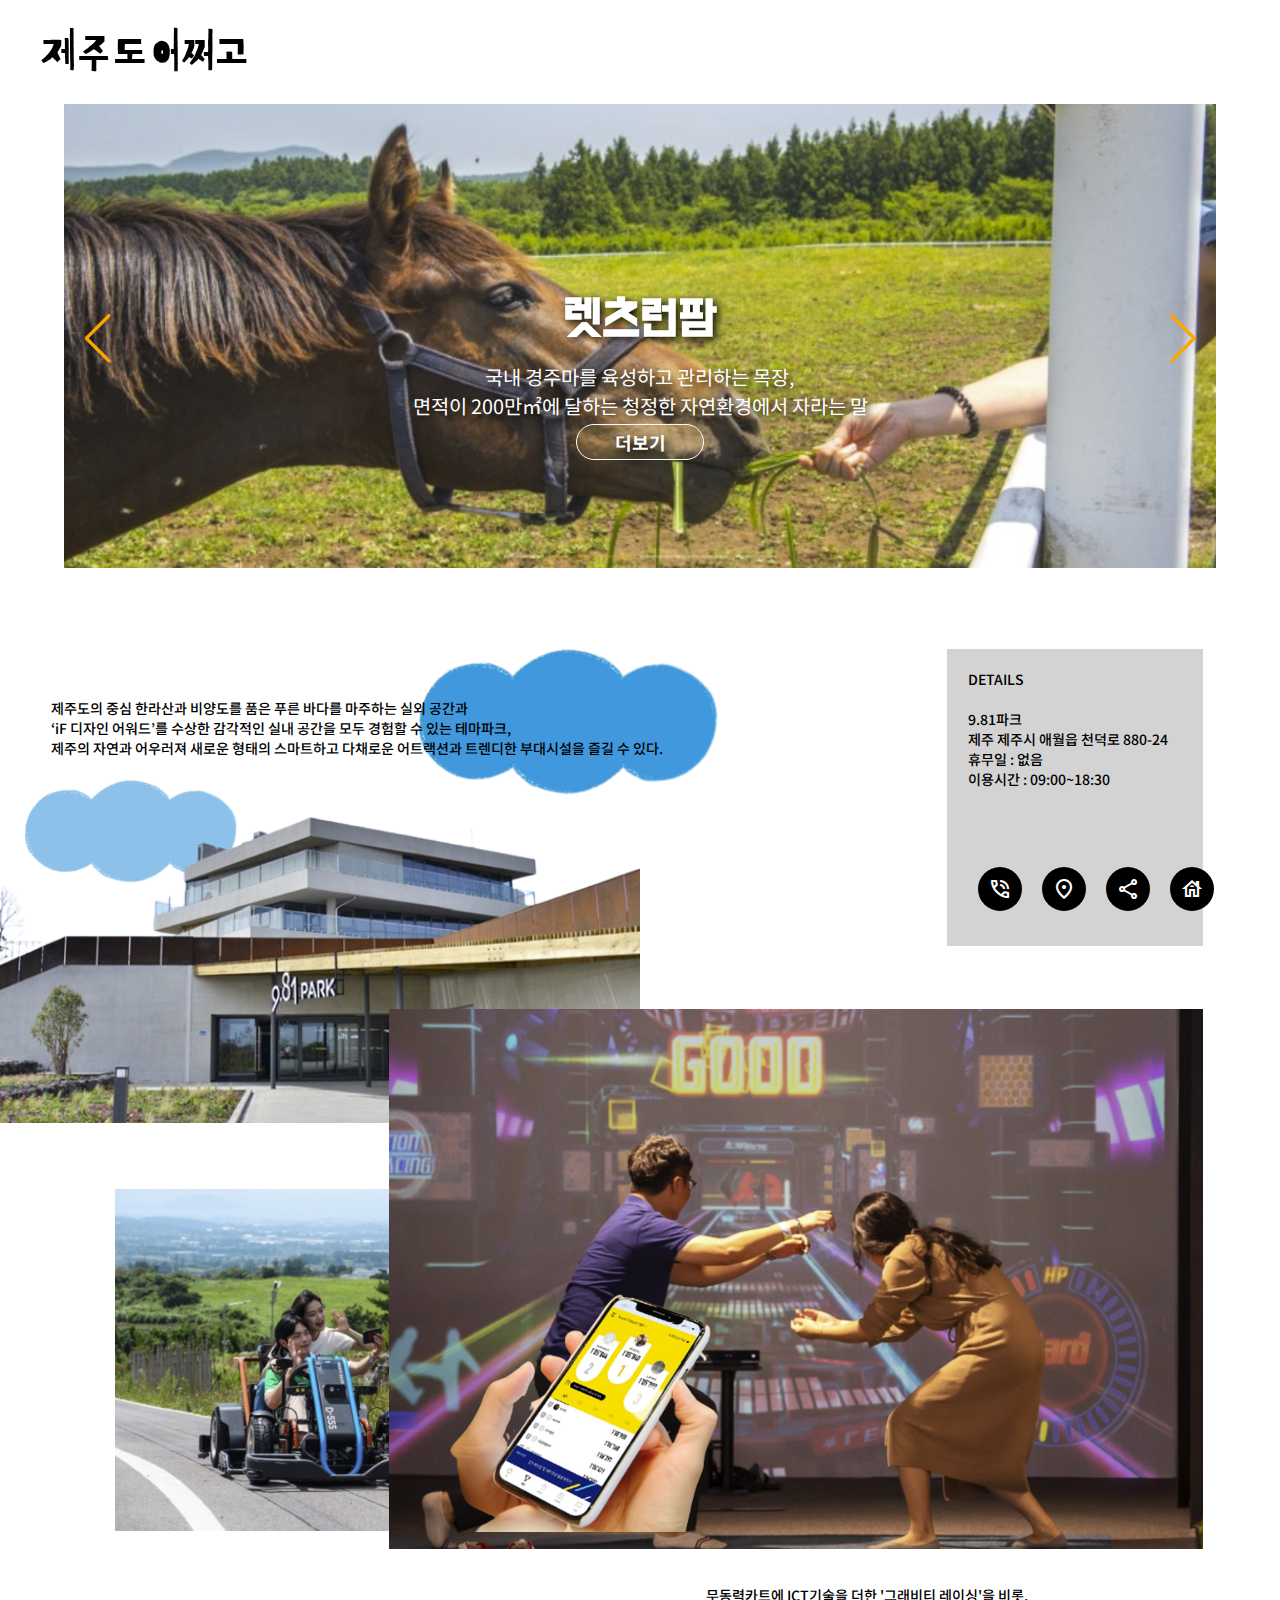
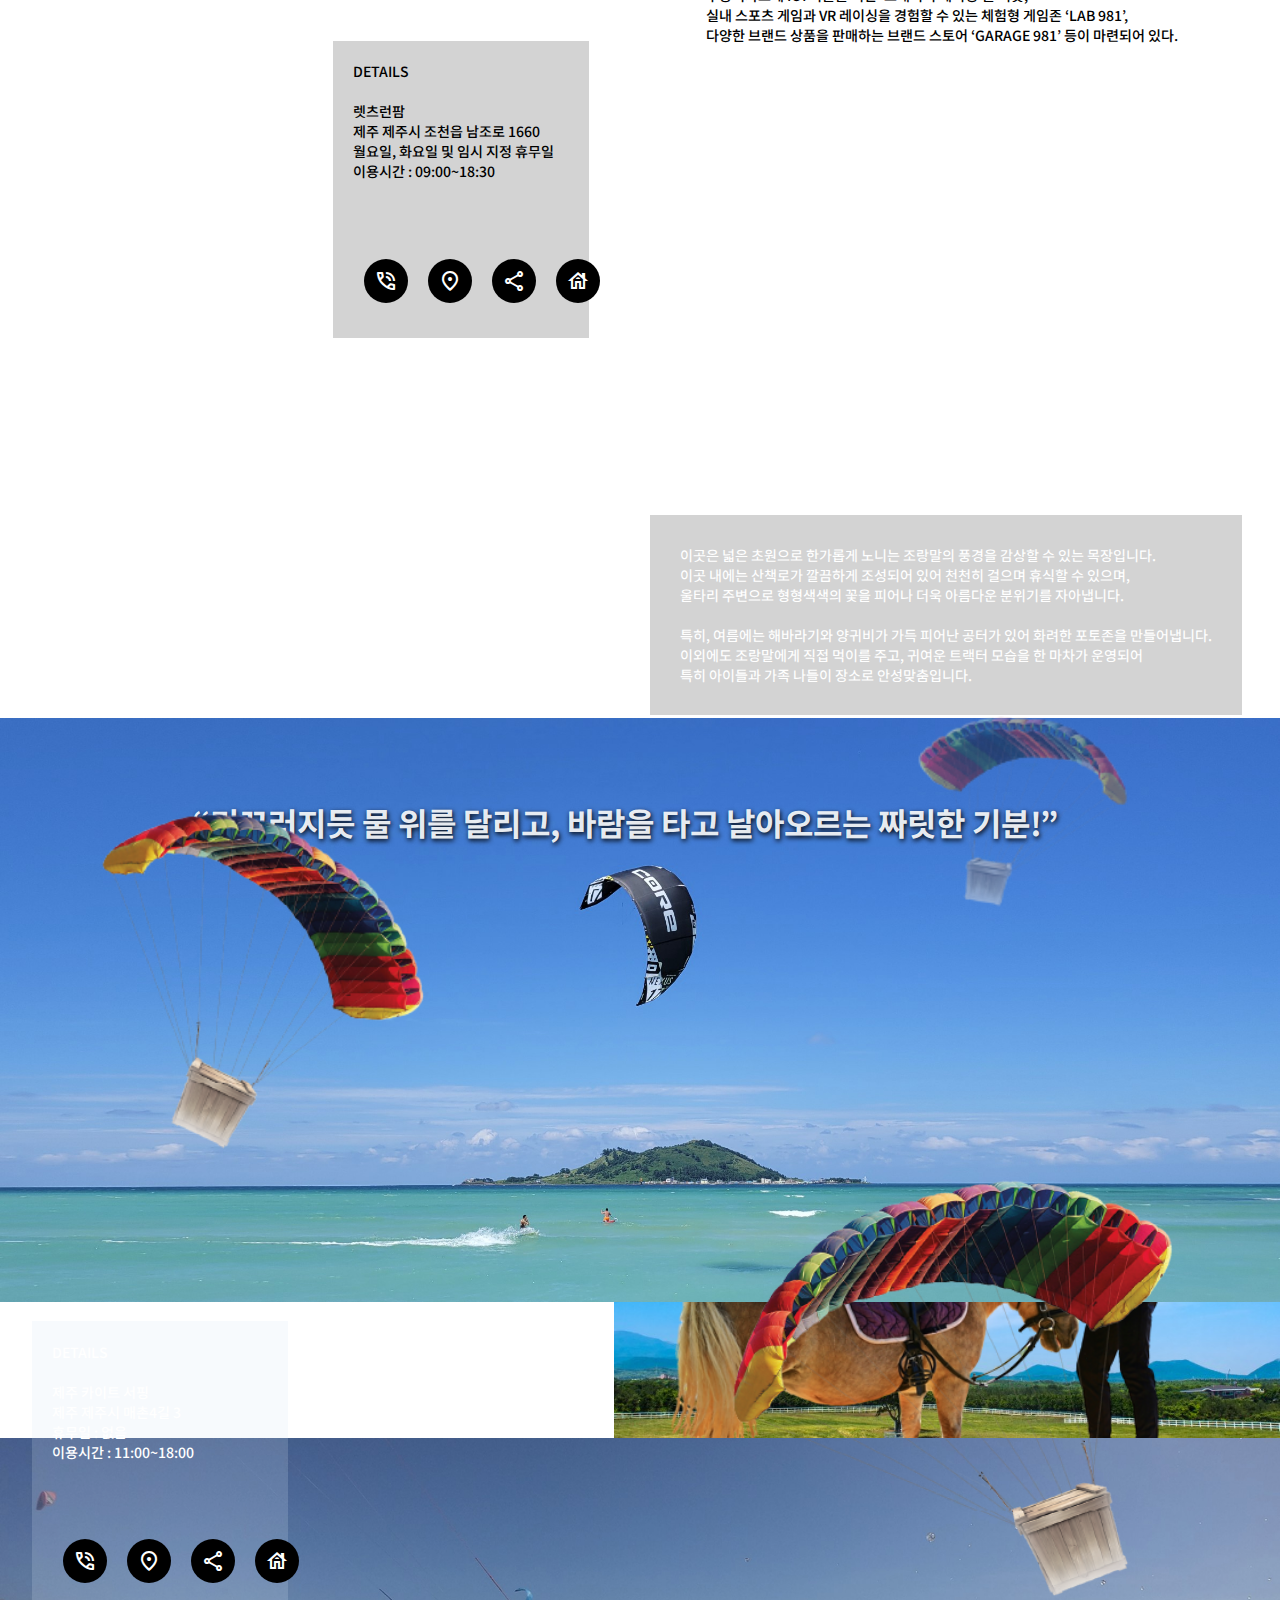
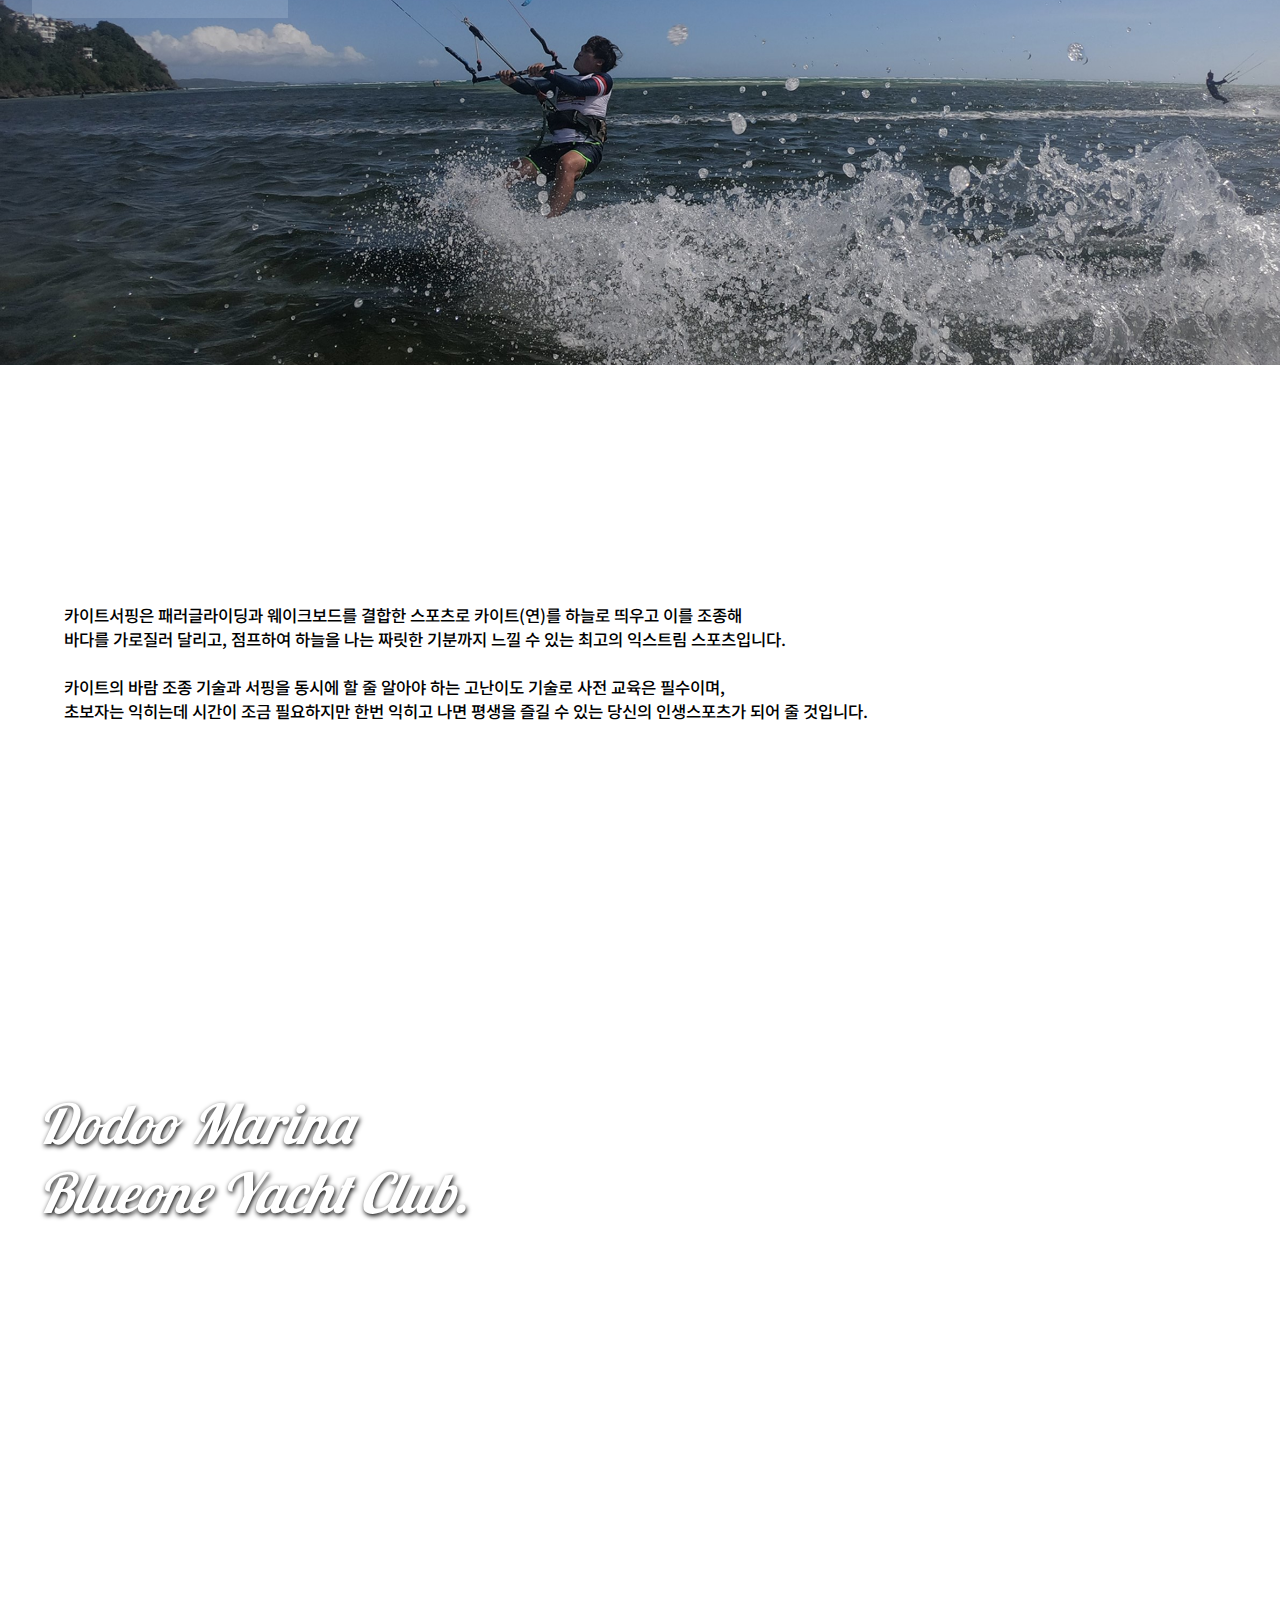
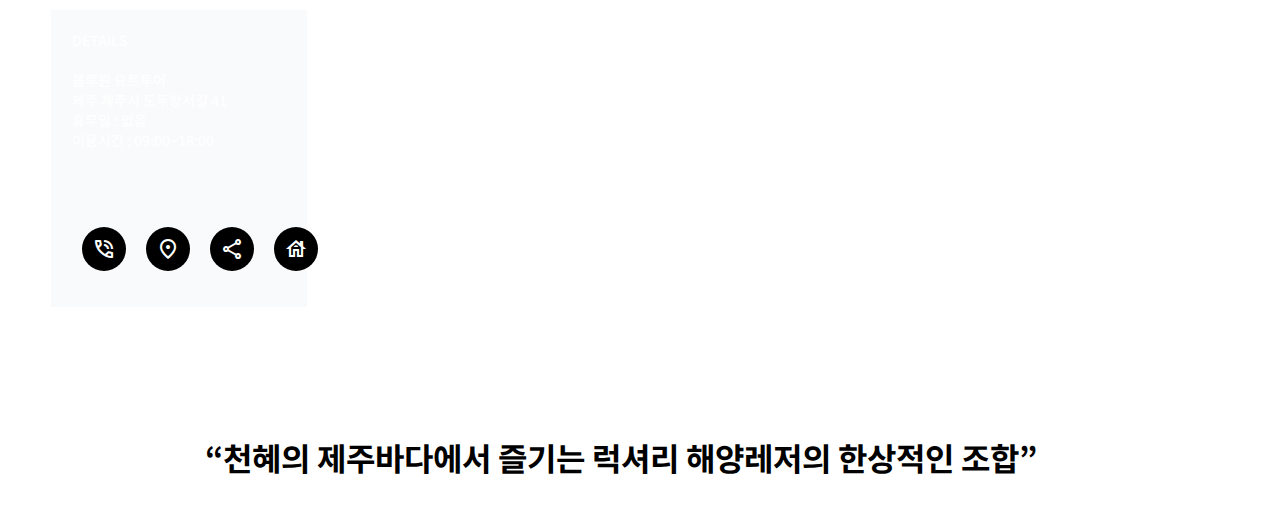
==== activity/index.html @ 2bb572a2 "Merge branch 'main' into ciy" ====
<!DOCTYPE html>
<html lang="en">

<head>
  <meta charset="UTF-8">
  <meta http-equiv="X-UA-Compatible" content="IE=edge">
  <meta name="viewport" content="width=device-width, initial-scale=1.0">
  <title>JEJU ACTIVITY</title>

  <!-- Use Swiper form CDN -->
  <script src="https://cdn.jsdelivr.net/npm/swiper@8/swiper-bundle.min.js"></script>
  <link rel="stylesheet" href="https://cdn.jsdelivr.net/npm/swiper@8/swiper-bundle.min.css" />

  <!-- Use google icon -->
  <link rel="stylesheet"
    href="https://fonts.googleapis.com/css2?family=Material+Symbols+Outlined:opsz,wght,FILL,GRAD@48,400,0,0" />
  <link rel="stylesheet"
    href="https://fonts.googleapis.com/css2?family=Material+Symbols+Outlined:opsz,wght,FILL,GRAD@48,400,0,0" />
  <link rel="stylesheet"
    href="https://fonts.googleapis.com/css2?family=Material+Symbols+Outlined:opsz,wght,FILL,GRAD@48,400,0,0" />
  <link rel="stylesheet"
    href="https://fonts.googleapis.com/css2?family=Material+Symbols+Outlined:opsz,wght,FILL,GRAD@48,400,0,0" />

  <link rel="stylesheet" href="./CSS/reset.css">
  <link rel="stylesheet" href="./CSS/style.css">

  <script defer src="JS/main.js"></script>
</head>

<body>

  <header>
    <div class="logo">
      제주도어쩌고
    </div>
  </header>

  <div class="swiper">
    <div class="swiper-wrapper">
      <!-- Slides -->
      <div class="swiper-slide">
        <a href="#">
          <div class="text-wrap">
            <h2>9.81 파크
            </h2>
            <p>애월 바다와 한라산 사이의 스마트 놀이터 9.81 파크<br />트렌디한 공간을 누비며 실외, 실내에서 즐기는 액티비티</p>
          </div>
          <img src="./image/main1.jpg" alt="9.81파크">
          <button>더보기</button>
        </a>
      </div>
      <div class="swiper-slide">
        <a href="#">
          <div class="text-wrap">
            <h2>렛츠런팜
            </h2>
            <p>국내 경주마를 육성하고 관리하는 목장,<br />면적이 200만㎡에 달하는 청정한 자연환경에서 자라는 말</p>
          </div>
          <img src="./image/main2.jpg" alt="렛츠런팜">
          <button>더보기</button>

        </a>
      </div>
      <div class="swiper-slide">
        <a href="#">
          <div class="text-wrap">
            <h2>바운스 슈퍼파크 제주센터
            </h2>
            <p>영유아 아이들부터 초등학교 고학년 아이들까지 모두가 좋아하는<br />국내 최초, 최대 규모 트램폴린 중심의 실내 스포츠 테마파크</p>
          </div>
          <img src="./image/main3.jpg" alt="제주카이트서핑">
          <button>더보기</button>
        </a>
      </div>
      <div class="swiper-slide">
        <a href="#">
          <div class="text-wrap">
            <h2>블루원 요트투어
            </h2>
            <p>제주 바다 위에서 요트, 스피드보트, 제트스키, 스노클링, 스쿠버다이빙 등<br />모든 해양레저를 한 곳에서 프라이빗하게 즐길 수 있는 액티비티</p>
          </div>
          <img src="./image/main4.jpg" alt="블루원요트투어">
          <button>더보기</button>

        </a>
      </div>
      <div class="swiper-slide">
        <a href="#">
          <div class="text-wrap">
            <h2>제주카이트서핑
            </h2>
            <p>종달리 앞바다에 펼처진 전용 비치에 우도와 성산일출봉을 바라보며<br />이국적이며 편안한 휴식을 즐길 수 있는 액티비티, 서핑!</p>
          </div>
          <img src="image/main5.jpg" alt="바운스슈퍼파크제주센터">
          <button>더보기</button>
        </a>
      </div>

    </div>
    <div class="swiper-pagination"></div>

    <div class="swiper-button-prev"></div>
    <div class="swiper-button-next">
    </div>

  </div>

  <figure>

    <!-- 981파크 -->
    <div class="park981">
      <img class="cloud1" src="./image/cloud.png" alt="big cloud"></img>
      <img class="cloud2" src="./image/cloud.png" alt="small cloud"></img>
      <img class="building" src="./image/981building.png" alt="981 building"></img>
      <img class="screengame" src="./image/screengame.jpg" alt="screen game"></img>
      <img class="cart" src="./image/cart.jpg" alt="cart"></img>
      <img class="phone" src="./image/phone.png" alt="phone"></img>
      <p class="parkdes1">제주도의 중심 한라산과 비양도를 품은 푸른 바다를 마주하는 실외 공간과<br />
        ‘iF 디자인 어워드’를 수상한 감각적인 실내 공간을 모두 경험할 수 있는 테마파크,<br />
        제주의 자연과 어우러져 새로운 형태의 스마트하고 다채로운 어트랙션과 트렌디한 부대시설을 즐길 수 있다.</p>
      <p class="parkdes2">무동력카트에 ICT기술을 더한 '그래비티 레이싱'을 비롯,<br />
        실내 스포츠 게임과 VR 레이싱을 경험할 수 있는 체험형 게임존 ‘LAB 981’,<br />
        다양한 브랜드 상품을 판매하는 브랜드 스토어 ‘GARAGE 981’ 등이 마련되어 있다.</p>
      <div class="contact981">
        <div class="background981">
          <p>DETAILS<br /><br />
            9.81파크<br />
            제주 제주시 애월읍 천덕로 880-24<br />
            휴무일 : 없음<br />
            이용시간 : 09:00~18:30</p>
          <ul class="sns">
            <li><a href='tel:064-1833-9810'><i class="material-symbols-outlined">
                  phone_in_talk</i></a></li>
            <li><a href='#'><i class="material-symbols-outlined">
                  location_on
                </i></a></li>
            <li><a href="#"><i class="material-symbols-outlined">
                  share</i></a></li>
            <li><a href="http://www.981park.com/"><i class="material-symbols-outlined">
                  house</i></a></li>
          </ul>
        </div>
      </div>

    </div>

    <!-- 렛츠런팜 -->
    <div class="letsrunfarm">
      <video class="runfarm1" src="./video/runfarm.mp4" autoplay muted loop alt="letsrunfarm main"></video>
      <img class="runfarm2" src="./image/runfarm2.jpg" alt="runfarm cart"></img>
      <img class="runfarm3" src="./image/runfarm3.png" alt="horse"></img>
      <img class="runfarm4" src="./image/runfarm4.png" alt="horse tree"></img>
      <div class="runtext">
        <p class="runfarmdes">이곳은 넓은 초원으로 한가롭게 노니는 조랑말의 풍경을 감상할 수 있는 목장입니다.<br />
          이곳 내에는 산책로가 깔끔하게 조성되어 있어 천천히 걸으며 휴식할 수 있으며,<br />
          울타리 주변으로 형형색색의 꽃을 피어나 더욱 아름다운 분위기를 자아냅니다.<br />
          <br />
          특히, 여름에는 해바라기와 양귀비가 가득 피어난 공터가 있어 화려한 포토존을 만들어냅니다.<br />
          이외에도 조랑말에게 직접 먹이를 주고, 귀여운 트랙터 모습을 한 마차가 운영되어<br />
          특히 아이들과 가족 나들이 장소로 안성맞춤입니다.
        </p>
      </div>
      <div class="contactrun">
        <div class="backgroundrun">
          <p>DETAILS<br /><br />
            렛츠런팜<br />
            제주 제주시 조천읍 남조로 1660<br />
            월요일, 화요일 및 임시 지정 휴무일<br />
            이용시간 : 09:00~18:30</p>
          <ul class="sns">
            <li><a href='tel:064-1833-9810'><i class="material-symbols-outlined">
                  phone_in_talk</i></a></li>
            <li><a href='#'><i class="material-symbols-outlined">
                  location_on
                </i></a></li>
            <li><a href="#"><i class="material-symbols-outlined">
                  share</i></a></li>
            <li><a href="https://www.visitjeju.net/kr/detail/view?contentsid=CONT_000000000500569"><i
                  class="material-symbols-outlined">
                  house</i></a></li>
          </ul>
        </div>
      </div>
    </div>

    <!-- 카이트서핑 -->
    <div class="kitesurfing">
      <p class="kitetitle">“미끄러지듯 물 위를 달리고, 바람을 타고 날아오르는 짜릿한 기분!”</p>
      <img class="kite1" src="./image/kite1.jpg" alt="카이트서핑1"></img>
      <img class="kite2" src="./image/kite2.jpg" alt="카이트서핑2"></img>
      <img class="wing1" src="./image/wing1.png" alt="낙하산1"></img>
      <img class="wing2" src="./image/wing2.png" alt="낙하산2"></img>
      <img class="wing3" src="./image/wing3.png" alt="낙하산3"></img>
      <p class="kitedes">카이트서핑은 패러글라이딩과 웨이크보드를 결합한 스포츠로 카이트(연)를 하늘로 띄우고 이를 조종해<br />
        바다를 가로질러 달리고, 점프하여 하늘을 나는 짜릿한 기분까지 느낄 수 있는 최고의 익스트림 스포츠입니다.<br />
        <br />
        카이트의 바람 조종 기술과 서핑을 동시에 할 줄 알아야 하는 고난이도 기술로 사전 교육은 필수이며,<br />
        초보자는 익히는데 시간이 조금 필요하지만 한번 익히고 나면 평생을 즐길 수 있는 당신의 인생스포츠가 되어 줄 것입니다.
      </p>
      <div class="contactkite">
        <div class="backgroundkite">
          <p>DETAILS<br /><br />
            제주 카이트 서핑<br />
            제주 제주시 매촌4길 3<br />
            휴무일 : 없음<br />
            이용시간 : 11:00~18:00</p>
          <ul class="sns">
            <li><a href='tel:010-5486-2032'><i class="material-symbols-outlined">
                  phone_in_talk</i></a></li>
            <li><a href='#'><i class="material-symbols-outlined">
                  location_on
                </i></a></li>
            <li><a href="#"><i class="material-symbols-outlined">
                  share</i></a></li>
            <li><a href="https://kiters.co.kr/"><i class="material-symbols-outlined">
                  house</i></a></li>
          </ul>
        </div>
      </div>

    </div>


    <!-- 블루원요트클럽 -->
    <div class="blueone">
      <video class="blueone1" src="./video/blueone.mp4" autoplay muted loop alt="blueone main"></video>
      <p class="blueonetitle">Dodoo Marina<br />Blueone Yacht Club.</p>
      <p class="bluedes">“천혜의 제주바다에서 즐기는 럭셔리 해양레저의 한상적인 조합”</p>
      <div class="contactblue">
        <div class="backgroundblue">
          <p>DETAILS<br /><br />
            블루원 요트투어<br />
            제주 제주시 도두항서길 41<br />
            휴무일 : 없음<br />
            이용시간 : 09:00~18:00
          </p>
          <ul class="sns">
            <li><a href='tel:0507-1310-2853'><i class="material-symbols-outlined">
                  phone_in_talk</i></a></li>
            <li><a href='#'><i class="material-symbols-outlined">
                  location_on
                </i></a></li>
            <li><a href="#"><i class="material-symbols-outlined">
                  share</i></a></li>
            <li><a href="http://dodoomarina.com/"><i class="material-symbols-outlined">
                  house</i></a></li>
          </ul>
        </div>
      </div>
      <!-- <div class="bluecontainer">
        <div class="bluecon1">
          <img class="yacht1" src="./image/y1.png" alt="요트1">
          <img class="yacht2" src="./image/y2.png" alt="요트2">
          <img class="yacht3" src="./image/y3.png" alt="요트3">
        </div>
        <div class="bluecon2">
          <img class="yacht4" src="./image/y4.png" alt="요트4">
          <img class="yacht5" src="./image/y5.png" alt="요트5">
          <img class="yacht1" src="./image/y6.png" alt="요트6">
        </div> -->
    </div>
    </div>

    <!-- 바운스슈퍼파크제주 -->
    <div class="bouncesuperpark">

    </div>
    <div class="surfing">

    </div>

  </figure>


</body>

</html>
---- activity/CSS/style.css ----
/* 개선 필요 점 */
/* 링크 동그란 버튼에 hover 주면 시각적인 효과 주기 */
/* DETAILS, 제목에만 글자 굵기 변경하기 */


/* font-family: 'Kirang Haerang' */
@import url('https://fonts.googleapis.com/css?family=Kirang+Haerang:400');
/* font-family: 'Do Hyeon'; */
@import url('https://fonts.googleapis.com/css?family=Do+Hyeon:400');
/* font-family: 'Noto Sans KR', sans-serif; */
@import url('https://fonts.googleapis.com/css2?family=Noto+Sans+KR:wght@400;500&display=swap');
/* font-family: 'Lobster', cursive; */
@import url('https://fonts.googleapis.com/css2?family=Lobster&display=swap');

/* COMMON */
* {
  box-sizing: border-box;
}

body {
  /* background-color: rgb(220, 194, 145); */
}

header {
  padding: 20px;
}

.logo {
  font-family: 'Kirang Haerang';
  font-size: 50px;
  margin-left: 20px;
}


.swiper-slide img {
  display: block;
  width: 100%;
  /* filter: grayscale(100%); */
  mix-blend-mode: normal;
}

.swiper-slide img:hover {
  mix-blend-mode: luminosity;
  filter: none;
}

/* BUTTON */
button {
  position: absolute;
  width: 10vw;
  height: 4vh;
  background-color: rgba(247, 198, 92, 0.12);
  font-family: 'Noto Sans KR', sans-serif;
  border: 1px solid white;
  color: #fff;
  /* box-shadow: 0 4px 16px rgba(247, 208, 67, 0.4); */
  font-size: 2vh;
  font-weight: bold;
  border-radius: 30px;
  transform: translate(-50%, -50%);
  transition: .2s;
  text-shadow: 3px 3px 8px black;
  display: block;
  margin: auto;
  right: 35vw;
  bottom: 10vh;
}

button:focus {
  outline: 0;
}

button:hover {
  background-color: rgba(223, 173, 81, 0.9);
  cursor: pointer;
  /* box-shadow: 0 2px 4px rgba(223, 173, 81, 2.0); */
  border: none;
}

/* SWIPER */

.swiper {
  position: relative;
  margin: auto;
  width: 100%;
  max-width: 90vw;
  /* padding-top: 20px; */
}

.swiper-slide {
  width: 100%;
  /* height: 800px; */
  background-color: #eee;
}

.text-wrap {
  position: absolute;
  top: 50%;
  left: 0;
  right: 0;
  width: 80vw;
  opacity: 0;
  margin: auto;
  text-align: center;
  transition: .5s;
  z-index: 1;
}

.swiper-slide-active .text-wrap {
  position: fixed;
  opacity: 1;
  top: 40%;
  transition: .5s;
  width: fit-content;
}

.text-wrap h2 {
  font-family: 'Do Hyeon';
  color: #fff;
  font-size: 5.5vh;
  line-height: 1.25;
  margin: 0;
  text-shadow: 3px 3px 8px black;
  text-align: center;
}

.text-wrap p {
  font-family: 'Noto Sans KR', sans-serif;
  color: #fff;
  font-size: 2.2vh;
  font-weight: 20px;
  margin-top: 10px;
  text-align: center;
  text-shadow: 3px 3px 8px black;

}

.swiper-pagination-bullet {
  width: 40px;
  height: 3px;
  border-radius: 0;
  background-color: #fff;
}

.swiper-pagination-bullet-active {
  background-color: rgba(240, 163, 20, 0.249);
  width: 80px;
}

.swiper-button-next.swiper-button-disabled,
.swiper-button-prev.swiper-button-disabled {
  opacity: 0;
}

.swiper-button-next,
.swiper-button-prev {
  /* width: 70px;
  height: 70px; */
  /* background-color: rgb(240, 238, 234); */
  opacity: 20px;
  /* backdrop-filter: blur(3px); */
  /* background-size: 25px; */
  background-position: center;
  background-repeat: no-repeat;
  z-index: 2;
  /* border-radius: 50%; */
  -webkit-transition: 0.4s;
  transition: 0.4s;
  position: absolute;
  /* top: 80px */
}

.swiper-button-prev:after,
.swiper-rtl .swiper-button-next:after,
.swiper-button-next:after,
.swiper-rtl .swiper-button-prev:after {
  display: flex;
  text-align: center;
  font-size: 50px;
  color: orange;
  left: 20px;
}

.swiper-button-next:hover,
.swiper-button-prev:hover {
  font-weight: bold;
  text-shadow: 0px 2px 2px 5px;
}

.swiper-button-prev {
  background-image: url(#);
  left: 20px;
}

.swiper-button-prev:hover {
  background-image: url(#);
}

.swiper-button-next {
  background-image: url(#);
  right: 20px;
}

.swiper-button-next:hover {
  background-image: url(#);
  right: 20px;
}

/* CONTENTS */
/* 981파크 */

.park981 {
  position: relative;
  margin-top: 6%;
  justify-content: center;
  display: flex;
  width: auto;
  height: 80vw;
  max-width: 90vw;
}

.park981 img {
  position: absolute;
  margin: 0;
}

.park981 .cloud1 {
  position: absolute;
  top: -5vh;
  left: 30vw;
  width: 31vw;
}

.park981 .cloud2 {
  position: absolute;
  left: 0;
  width: 22vw;
  opacity: 60%;
  top: 11vh;
}

.park981 .building {
  position: absolute;
  left: 0;
  top: 5vh;
  width: 50vw;
}

.park981 .screengame {
  width: auto;
  height: 60vh;
  top: 40vh;
  right: -4vw;
}

.park981 .cart {
  width: 40vw;
  left: 9vw;
  top: 60vh;
  z-index: -1;
}

.park981 .phone {
  /* display: none; */
  top: 60.5vh;
  width: 39.9vw;
}

.parkdes1 {
  position: absolute;
  left: 4vw;
  top: 5.5vh;
  font-family: 'Noto Sans KR', sans-serif;
  font-size: 1.1vw;
  font-weight: 500;
}

.parkdes2 {
  position: absolute;
  right: -2vw;
  top: 104vh;
  font-family: 'Noto Sans KR', sans-serif;
  font-size: 1.1vw;
  font-weight: 500;
}

/* 981파크 CONTACT*/

.contact981 {
  position: relative;
}

.background981 {
  position: absolute;
  background-color: rgba(20, 20, 20, 0.188);
  width: 20vw;
  height: 33vh;
  right: -49vw;
}

.contact981 p {
  position: absolute;
  font-family: 'Noto Sans KR', sans-serif;
  color: black;
  margin: 8% 8% 0% 8%;
  font-size: 1.1vw;
  color: black;
  font-weight: 500;
}

.contact981 .sns {
  position: absolute;
  display: flex;
  margin-top: 24.2vh;
  margin-left: 2.4vw;
}

.contact981 .sns>li>a {
  display: block;
  background-color: black;
  text-align: center;
  border-radius: 100%;
  margin: 0px 20px 0px 0px;
}

.contact981 .sns>li>a>i {
  color: white;
  border-radius: 100%;
  text-align: center;
  /* margin: 0px 3px; */
  padding: 10px;
}


/* 렛츠런팜 */

.letsrunfarm .runfarm1 {
  position: relative;
  margin: auto;
  justify-content: center;
  display: flex;
  top: -20vh;
}

.letsrunfarm .runfarm2 {
  position: absolute;
  right: 0;
  top: 320vh;
  width: 52vw;
}

.letsrunfarm .runfarm3 {
  position: absolute;
  right: 0;
  top: 295vh;
  width: auto;
  height: 55vh;
  /* 말+사람 이미지에 쉐도우 주기 */
}

.letsrunfarm .runfarm4 {
  position: absolute;
  left: -1vw;
  top: 340vh;
  width: auto;
  height: 50vh;
}

.runtext {
  position: absolute;
  background-color: rgba(20, 20, 20, 0.188);
  padding: 30px 30px;
  right: 3vw;
  top: 235vh;
}

.runfarmdes {
  font-family: 'Noto Sans KR', sans-serif;
  font-size: 1.1vw;
  font-weight: 450;
  color: white;
}

/* 렛츠런팜 CONTACT*/


.contactrun {
  position: relative;
}

.backgroundrun {
  position: absolute;
  background-color: rgba(20, 20, 20, 0.188);
  width: 20vw;
  height: 33vh;
  right: 54vw;
  bottom: -9vw;
}

.contactrun p {
  position: absolute;
  font-family: 'Noto Sans KR', sans-serif;
  color: black;
  margin: 8% 8% 0% 8%;
  font-size: 1.1vw;
  color: black;
  font-weight: 500;
}

.contactrun .sns {
  position: absolute;
  display: flex;
  /* justify-content: center; */
  /* margin-top: 10%; */
  /* margin: 8% 8% 0% 8%; */
  margin-top: 24.2vh;
  margin-left: 2.4vw;
}

.contactrun .sns>li>a {
  display: block;
  background-color: black;
  text-align: center;
  border-radius: 100%;
  margin: 0px 20px 0px 0px;
}

.contactrun .sns>li>a>i {
  color: white;
  border-radius: 100%;
  text-align: center;
  /* margin: 0px 3px; */
  padding: 10px;
}


/* 카이트 서핑 */

.kitesurfing {
  /* margin: auto; */
  position: relative;
  width: 100%;
}

.kitetitle {
  position: absolute;
  font-family: 'Noto Sans KR', sans-serif;
  color: rgba(244, 247, 250, 0.964);
  font-size: 2.5vw;
  /* margin: 8% 8% 0% 8%; */
  font-weight: bold;
  z-index: 4;
  top: 64vh;
  left: 15vw;
  text-shadow: 1px 2px 5px black;
}

.kite1 {
  position: absolute;
  width: 100%;
  top: 55vh;
  left: 0;
  overflow: hidden;
  margin: 0;
}

.kite2 {
  position: absolute;
  width: 100%;
  top: 135vh;
  left: 0;
  overflow: hidden;
  z-index: 1;
  position: relative;
  margin: 0;
}

.wing1 {
  position: absolute;
  top: 40vh;
  width: 35%;
  right: 0vw;
  margin: 0;
  z-index: 3;
}

.wing2 {
  position: absolute;
  top: 62vh;
  width: 35%;
  left: 0vw;
  margin: 0;
  z-index: 4;
}

.wing3 {
  position: absolute;
  top: 105vh;
  width: 48%;
  right: 0vw;
  margin: 0;
  z-index: 3;
}

.kitedes {
  position: absolute;
  font-family: 'Noto Sans KR', sans-serif;
  color: black;
  /* top: 500vh; */
  font-weight: 500;
  font-size: 1.3vw;
  left: 5%;
  top: 220vh;
}

/* 카이트서핑 CONTACT*/


.contactkite {
  position: relative;
}

.backgroundkite {
  position: absolute;
  background-color: rgba(210, 227, 245, 0.188);
  width: 20vw;
  height: 33vh;
  left: 2.5vw;
  top: 63vh;
  z-index: 4;
}

.contactkite p {
  position: absolute;
  font-family: 'Noto Sans KR', sans-serif;
  color: black;
  margin: 8% 8% 0% 8%;
  font-size: 1.1vw;
  color: white;
  font-weight: 500;
}

.contactkite .sns {
  position: absolute;
  display: flex;
  /* justify-content: center; */
  /* margin-top: 10%; */
  /* margin: 8% 8% 0% 8%; */
  margin-top: 24.2vh;
  margin-left: 2.4vw;
}

.contactkite .sns>li>a {
  display: block;
  background-color: black;
  text-align: center;
  border-radius: 100%;
  margin: 0px 20px 0px 0px;
}

.contactkite .sns>li>a>i {
  color: white;
  border-radius: 100%;
  text-align: center;
  /* margin: 0px 3px; */
  padding: 10px;
}



/* 블루원 요트투어 */

.blueone {
  position: relative;
  width: 100%;
  height: 100%;
}

.blueone1 {
  margin: auto;
  top: 210vh;
  overflow: hidden;
  z-index: 1;
  position: relative;
}

.blueonetitle {
  position: absolute;
  font-family: 'Lobster', cursive;
  color: white;
  font-size: 4.3vw;
  font-style: italic;
  font-weight: lighter;
  text-shadow: 1px 2px 5px black;
  z-index: 5;
  top: 215vh;
  left: 3vw;
}

.bluedes {
  position: absolute;
  font-family: 'Noto Sans KR', sans-serif;
  color: black;
  font-size: 2.5vw;
  font-weight: bold;
  z-index: 4;
  top: 320vh;
  left: 16vw;
  padding-bottom: 5vh;
  justify-content: center;
}

/* 블루원 요트투어 CONTACT*/
/* 어디갔니! */

.contactblue {
  position: absolute;
  top: 293vh;
  left: -22vw;
  z-index: 3;
  width: 100%;
}

.backgroundblue {
  position: absolute;
  background-color: rgba(222, 230, 238, 0.188);
  width: 20vw;
  height: 33vh;
  right: 54vw;
  bottom: -9vw;
  z-index: 1;
}

.contactblue p {
  position: absolute;
  font-family: 'Noto Sans KR', sans-serif;
  color: white;
  margin: 8% 8% 0% 8%;
  font-size: 1.1vw;
  font-weight: 500;
}

.contactblue .sns {
  position: absolute;
  display: flex;
  margin-top: 24.2vh;
  margin-left: 2.4vw;
}

.contactblue .sns>li>a {
  display: block;
  background-color: black;
  text-align: center;
  border-radius: 100%;
  margin: 0px 20px 0px 0px;
}

.contactblue .sns>li>a>i {
  color: white;
  border-radius: 100%;
  text-align: center;
  /* margin: 0px 3px; */
  padding: 10px;
}

.bluecontainer {
  position: relative;
  top: 241.5vh;
  width: 100%;
  display: flex;
  justify-content: center;
  align-items: center;
}

.bluecon1 {
  position: absolute;
  display: flex;
  justify-content: center;
  align-items: center;
}

.bluecon1>img {
  width: 30vw;
  height: auto;
  margin: 10px 10px;
  max-width: 100%;
}

/* .banner {
  position: relative;
  display: inline-block;
}

.banner .ytitle,
.banner .content {
  position: absolute;
  top: 50%;
  left: 0;
  transform: translate(-50%);
  display: none;
  width: 100%;
  font-size: 70px;
  color: #fff;
  font-weight: 900;
  text-align: center;
}

.banner::before,
.banner::after {
  content: '';
  position: absolute;
  top: 50%;
  left: 50%;
  width: 95%;
  height: 95%;
  transform: (-50%, -50%);
  transition: all .8s;
}

.banner::before {
  border-top: 2px solid #fff;
  border-bottom: 2px solid #fff;
  width: 0;
}

.banner::after {
  border-left: 2px solid #fff;
  border-right: 2px solid #fff;
  height: 0;
}

.banner:hover .ytitle,
.banner:hover .content {
  display: block;
}

.banner:hover::before {
  width: 95%;
}

.banner:hover::after {
  width: 95%;
} */

.bluecon2 {
  position: absolute;
  top: 16.5vh;
  width: 20px;
  height: auto;
  display: flex;
  justify-content: center;
  align-items: center;
}

.bluecon2>img {
  width: 30vw;
  height: auto;
  margin: 10px 10px;
}

/* 바운스슈퍼파크 */

.bounce {
  position: relative;
  margin: auto;
  justify-content: center;
  display: flex;
  width: 20px;
  height: auto;
  max-width: 90vw;
  border: 1px solid black;

}
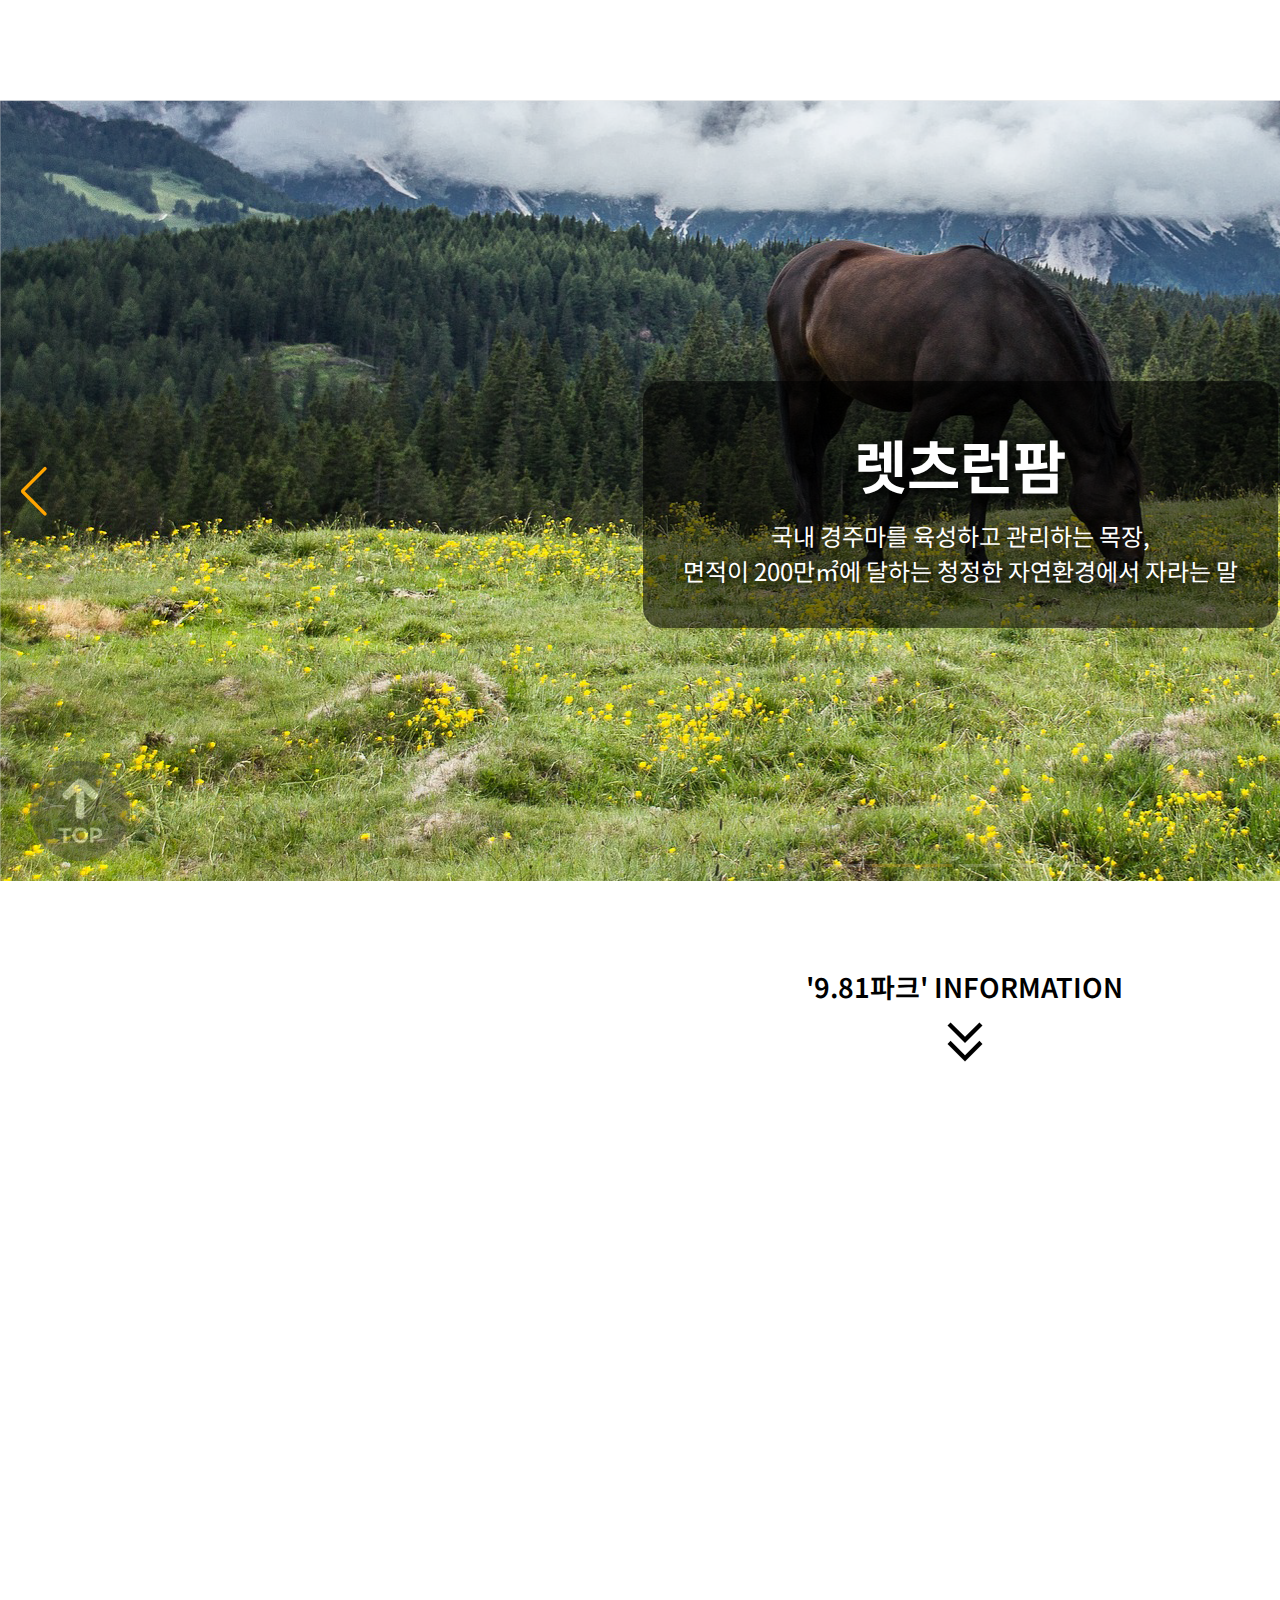
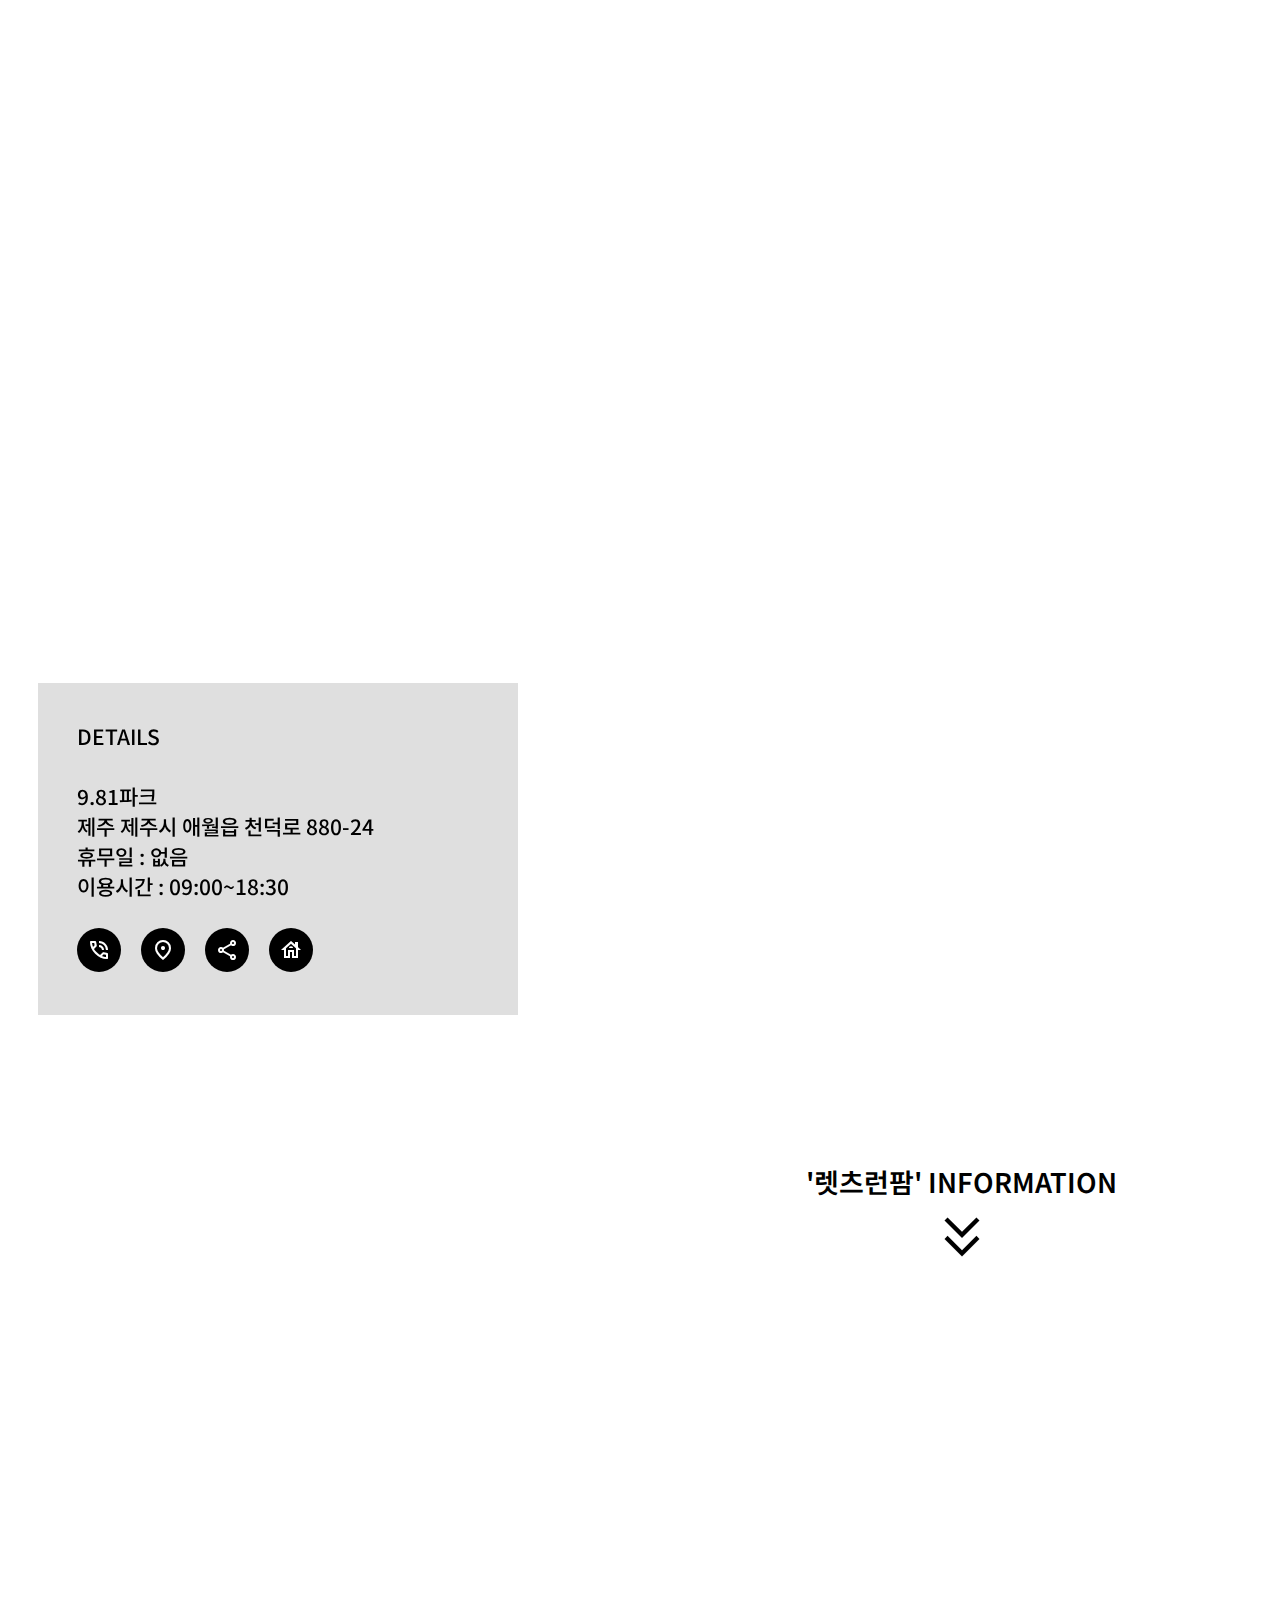
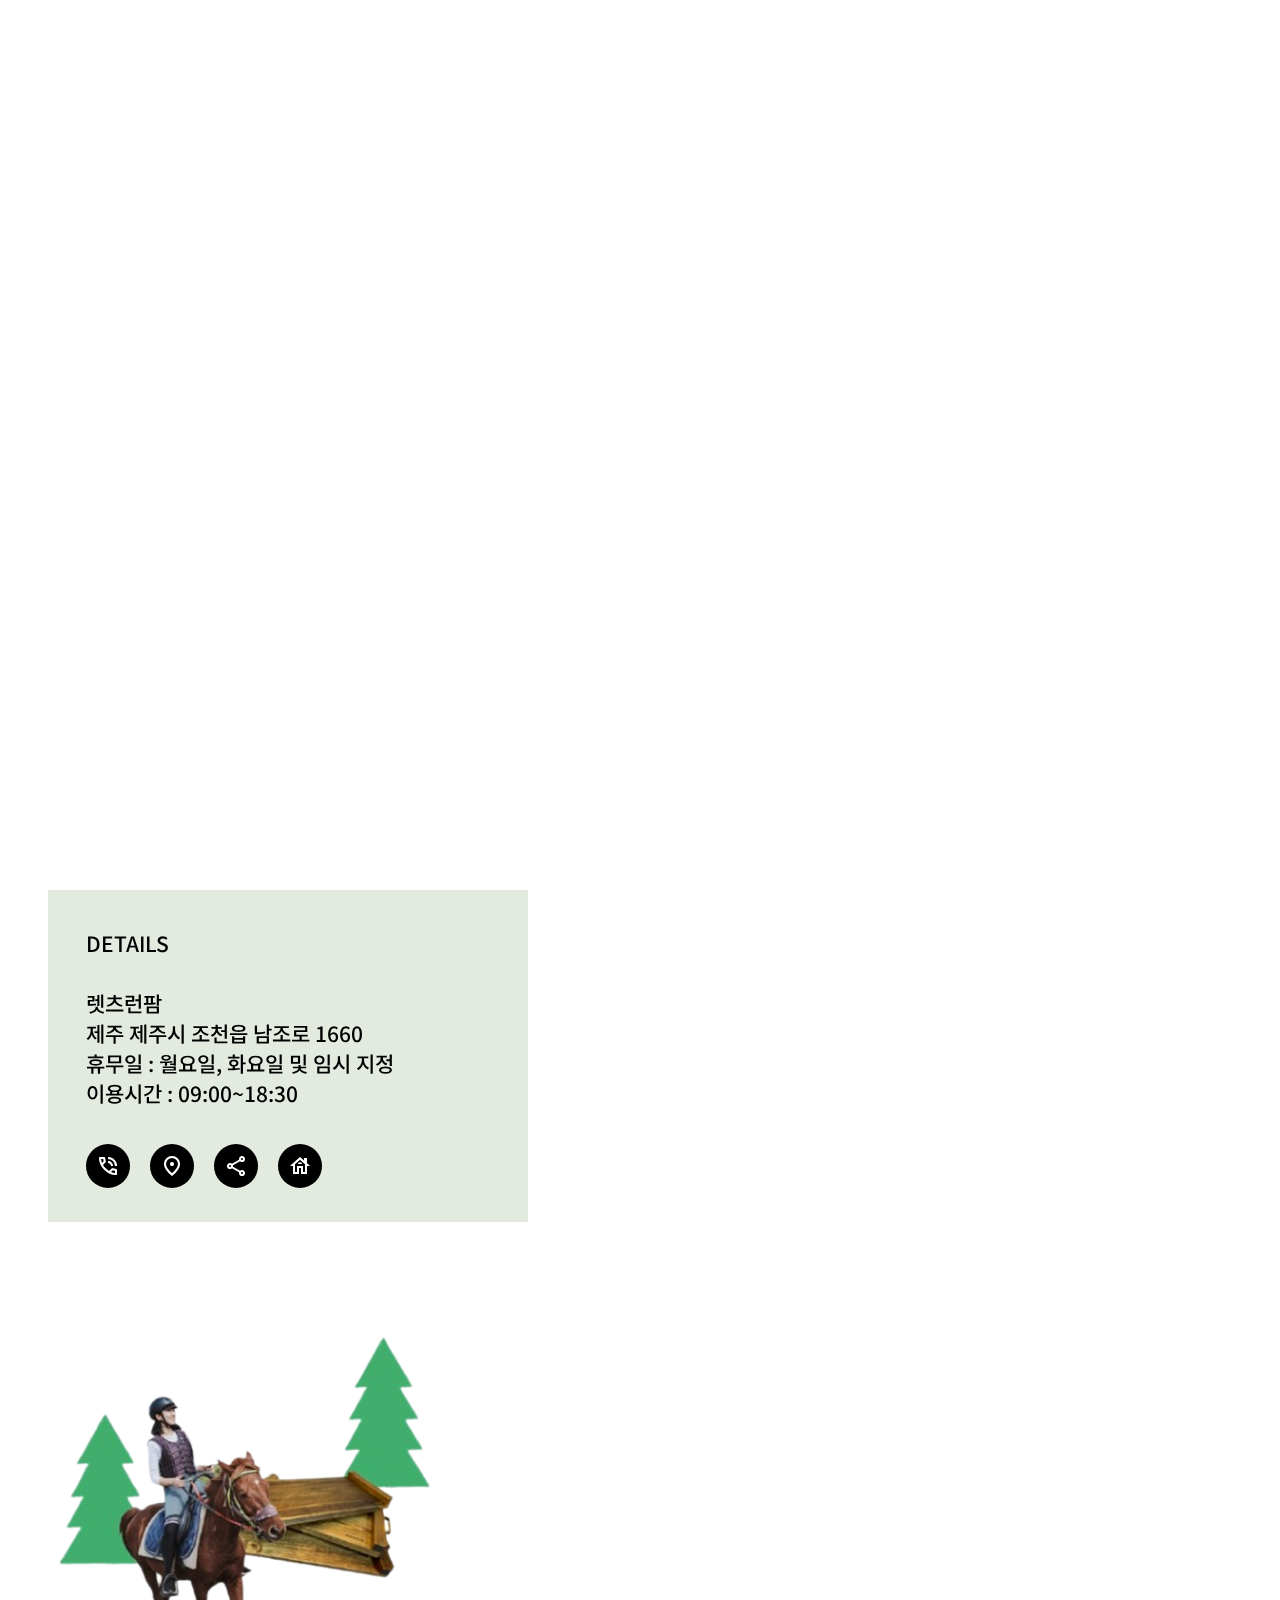
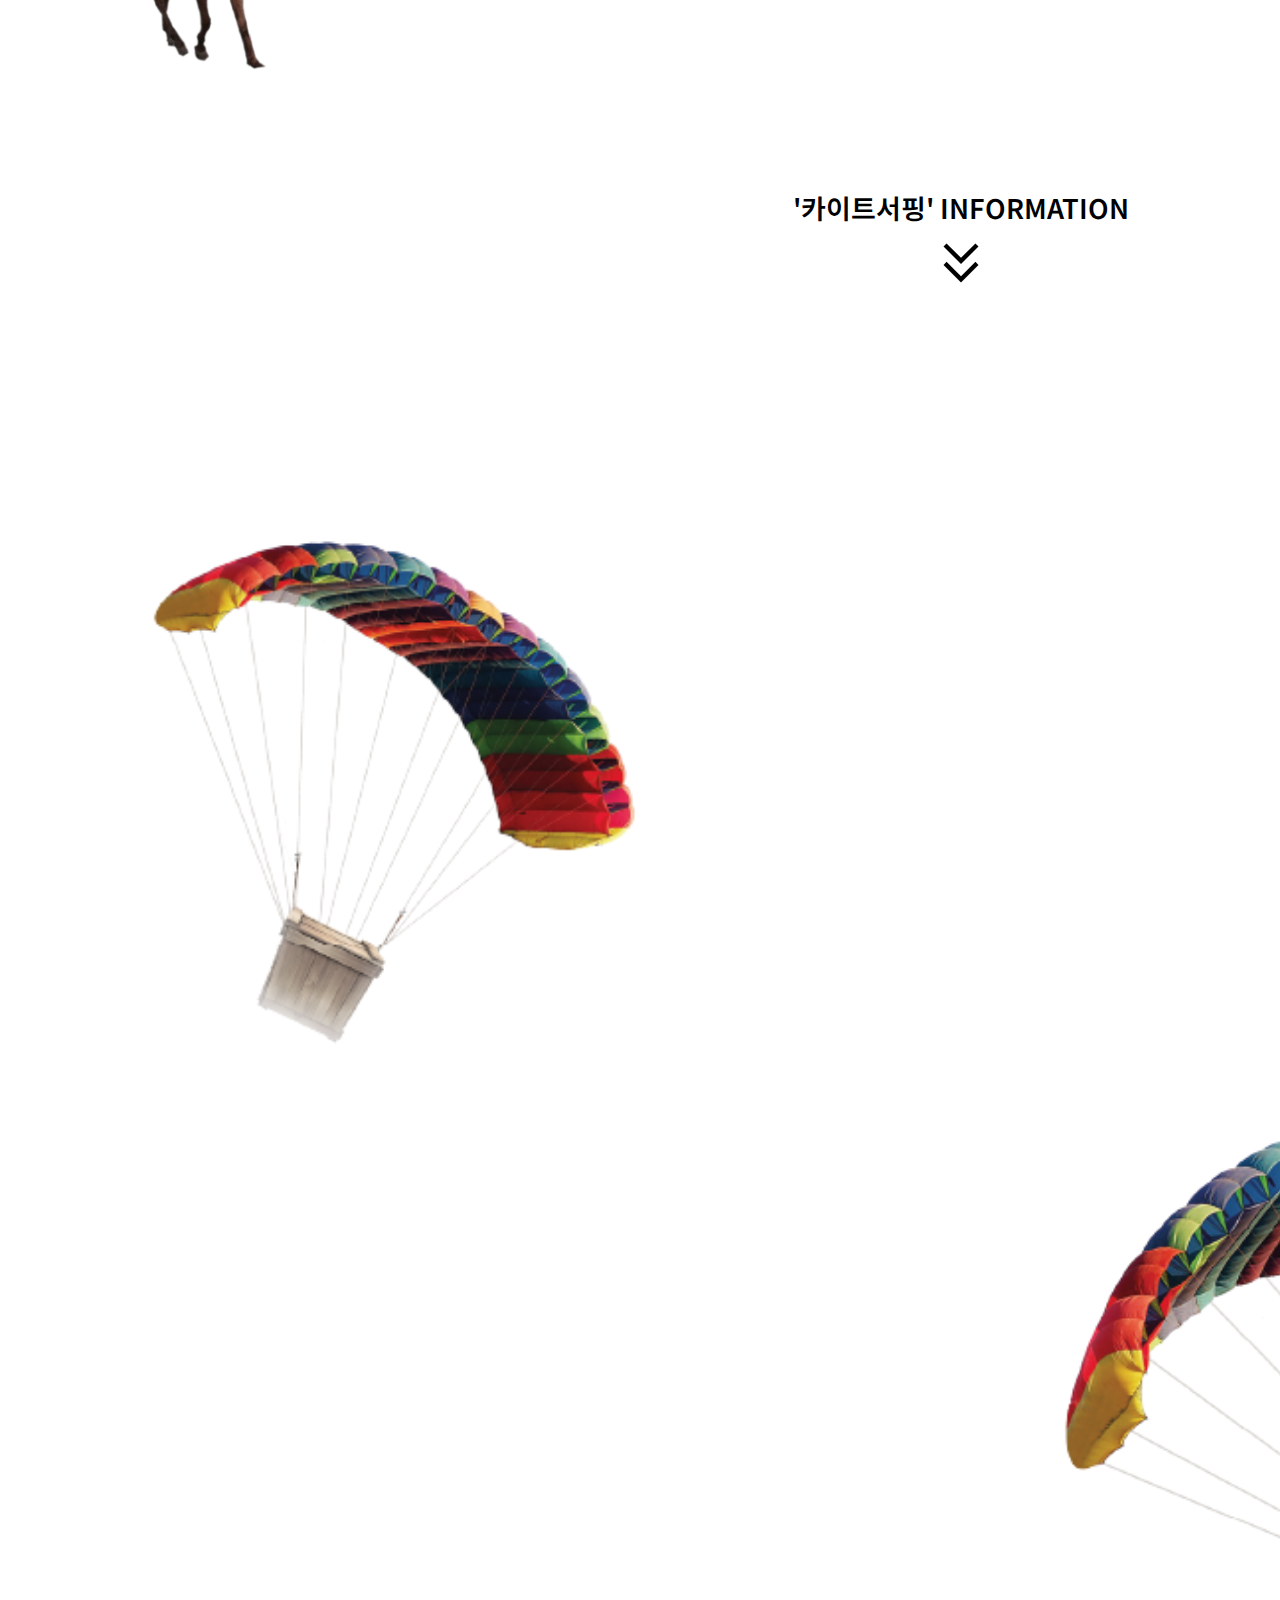
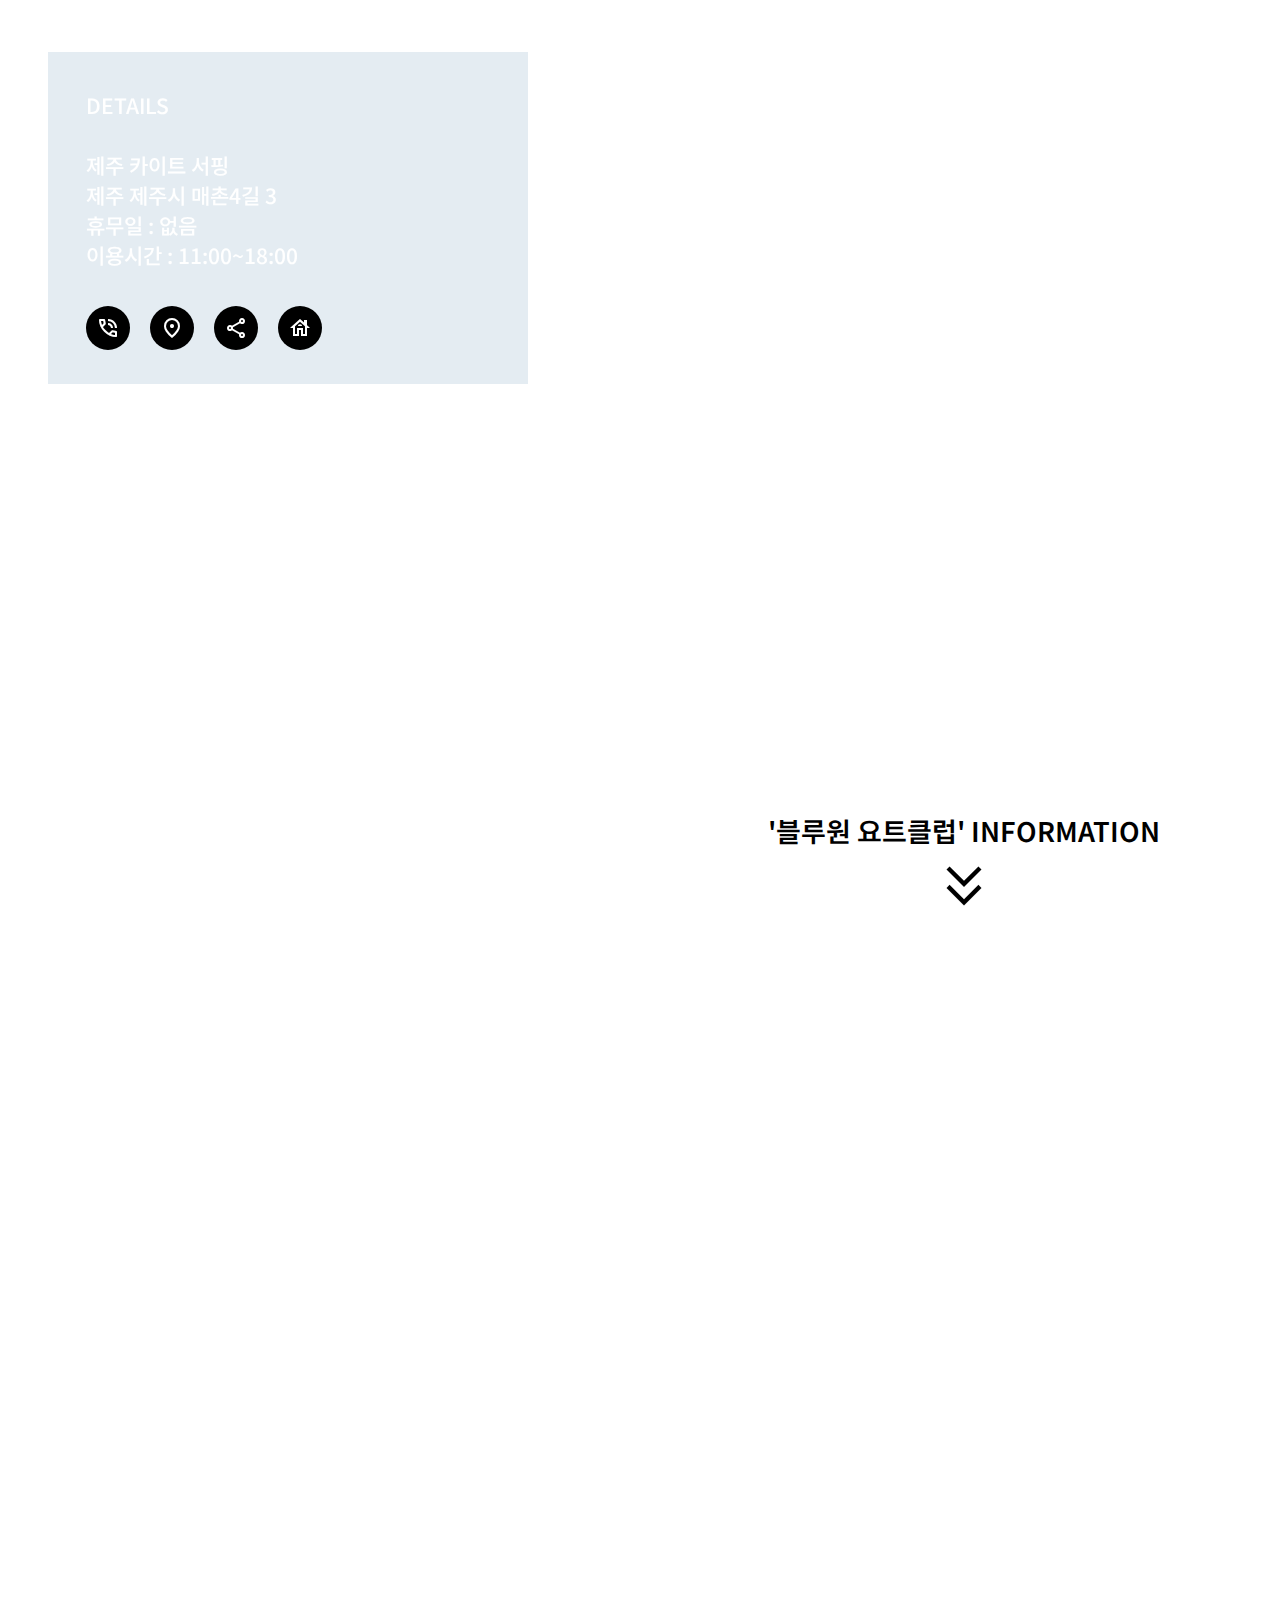
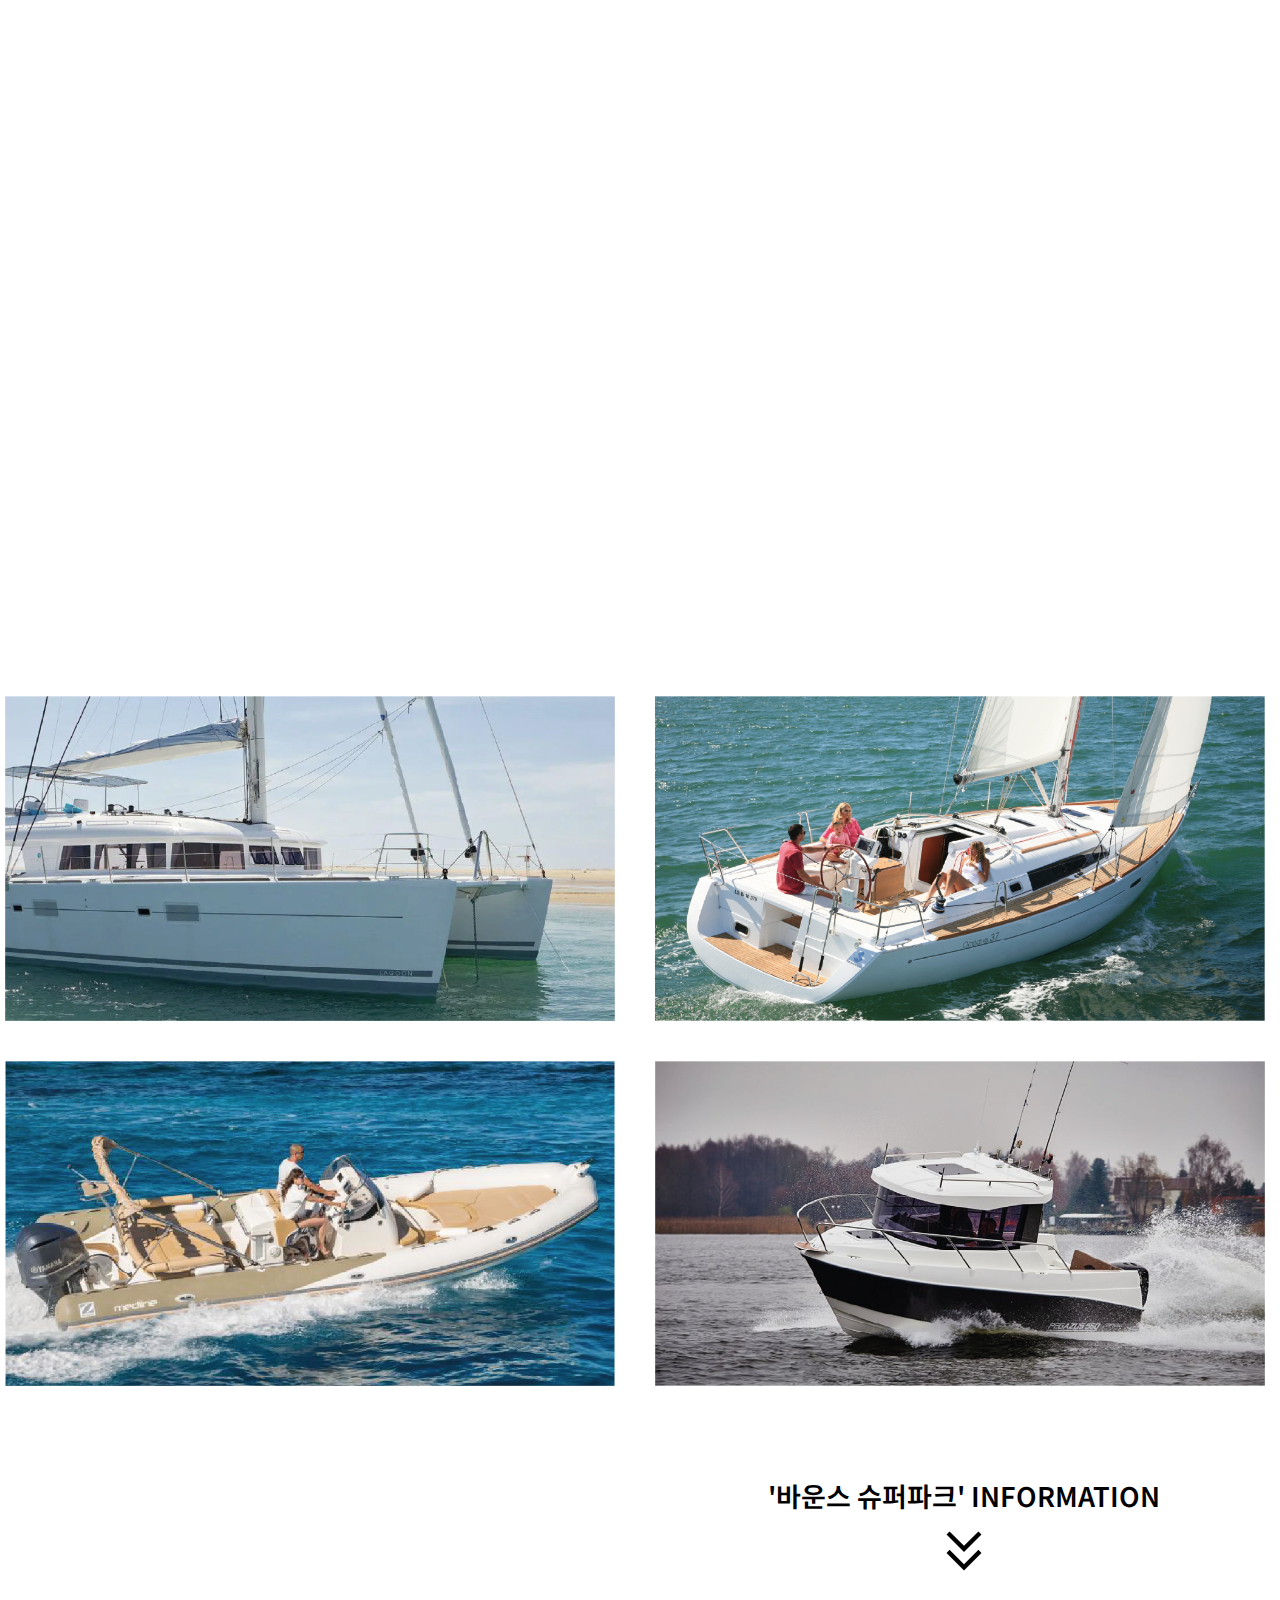
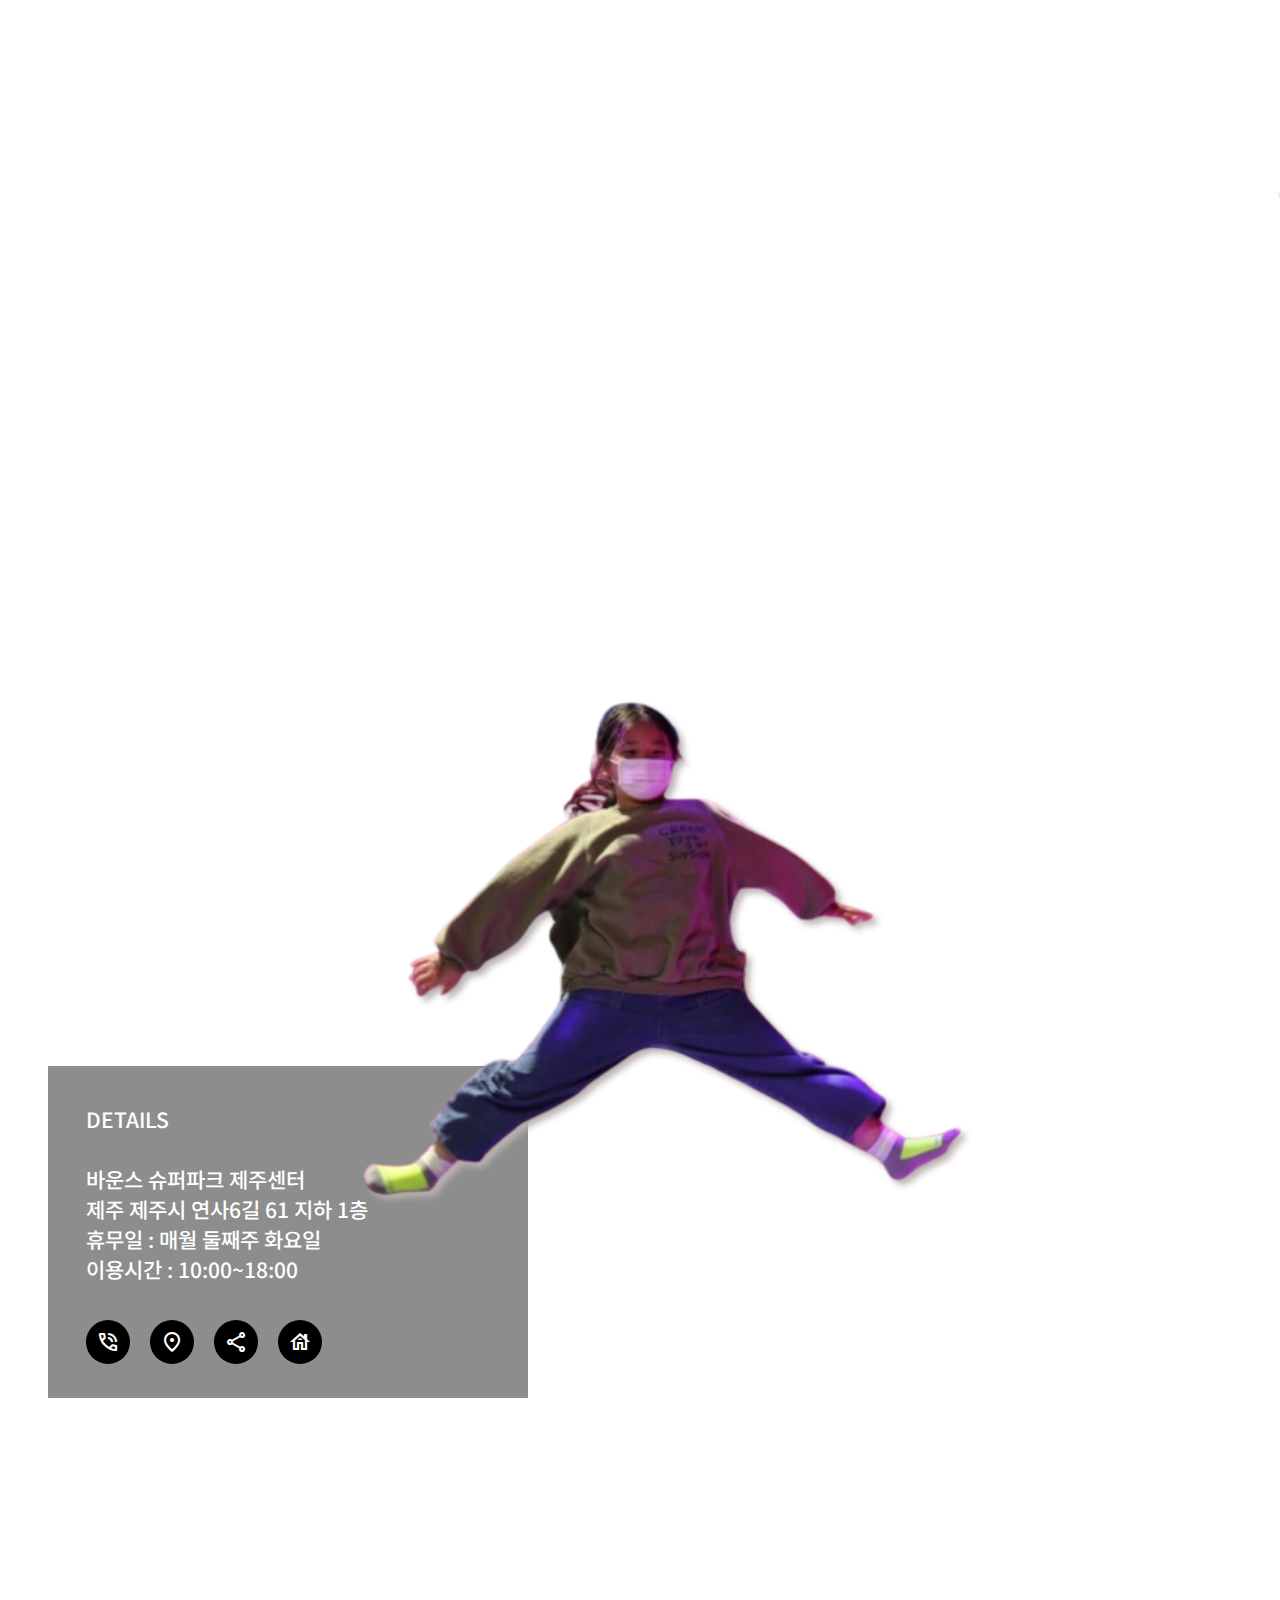
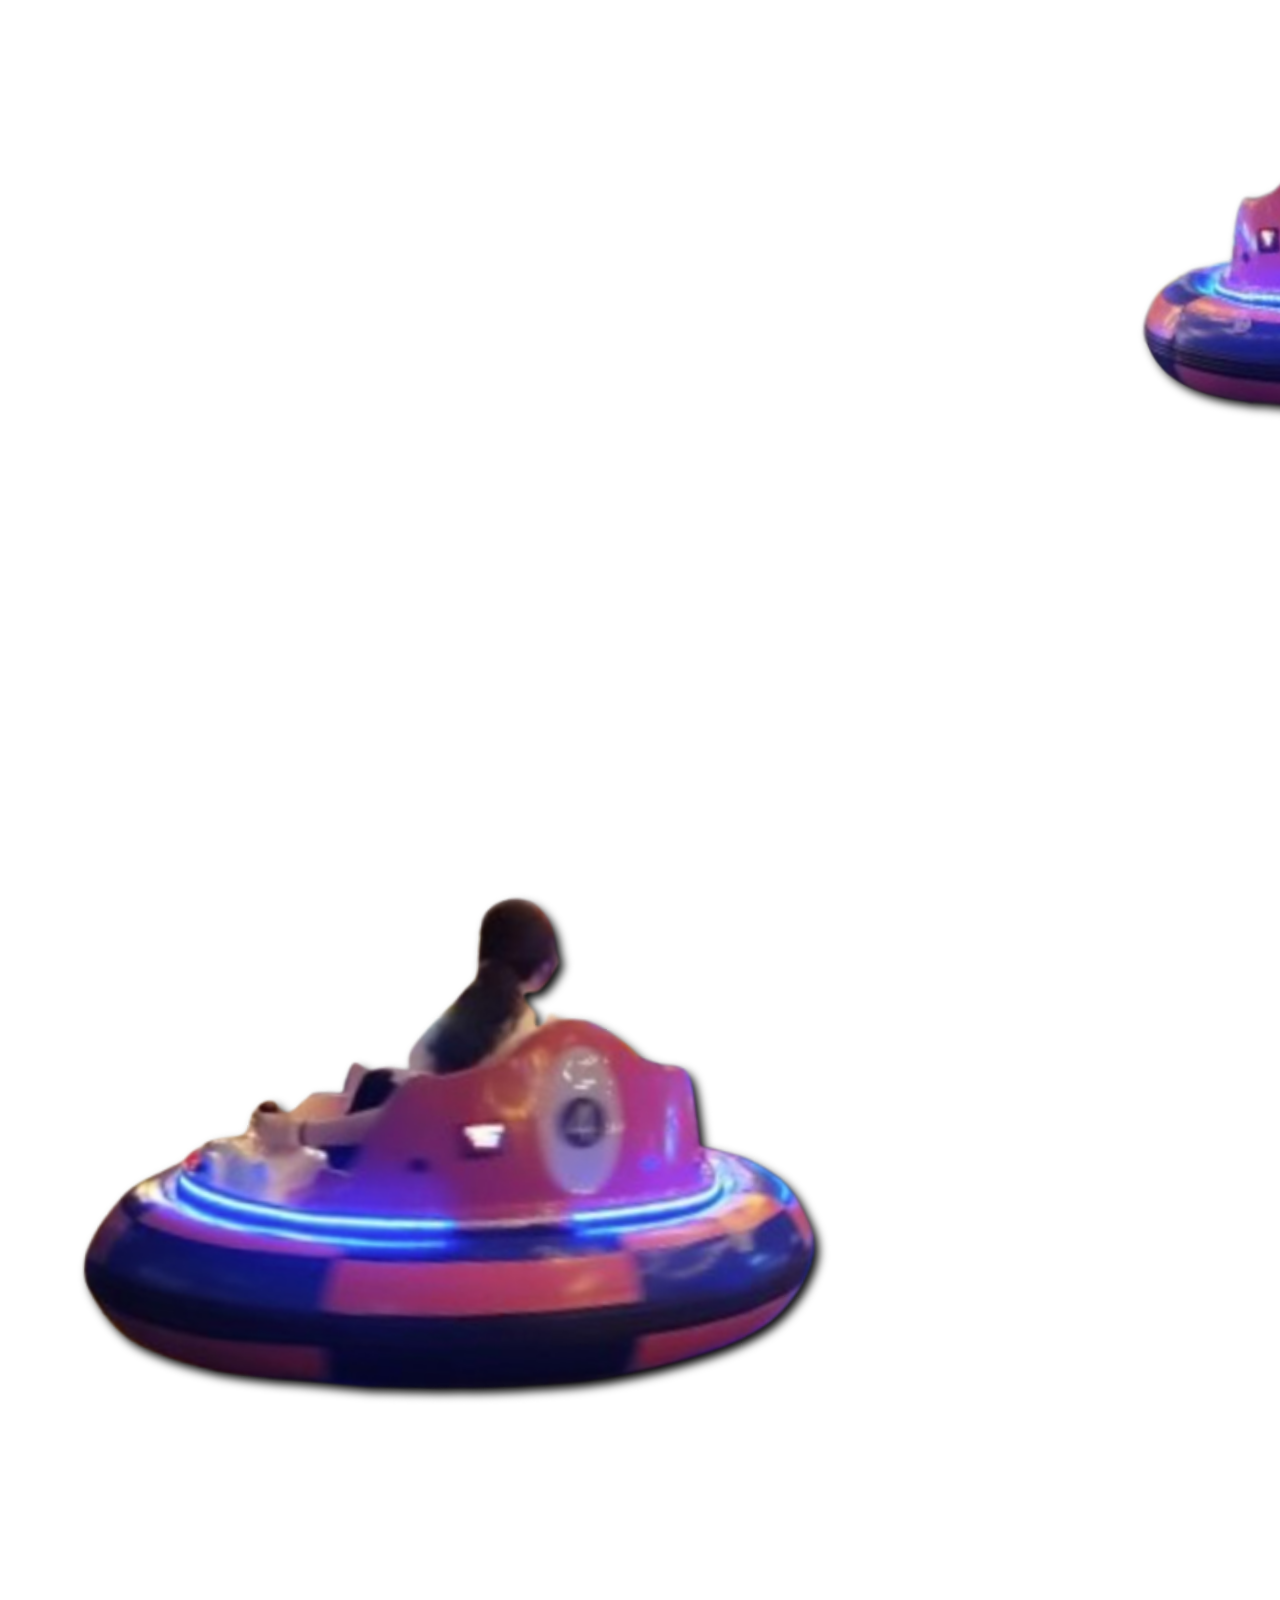
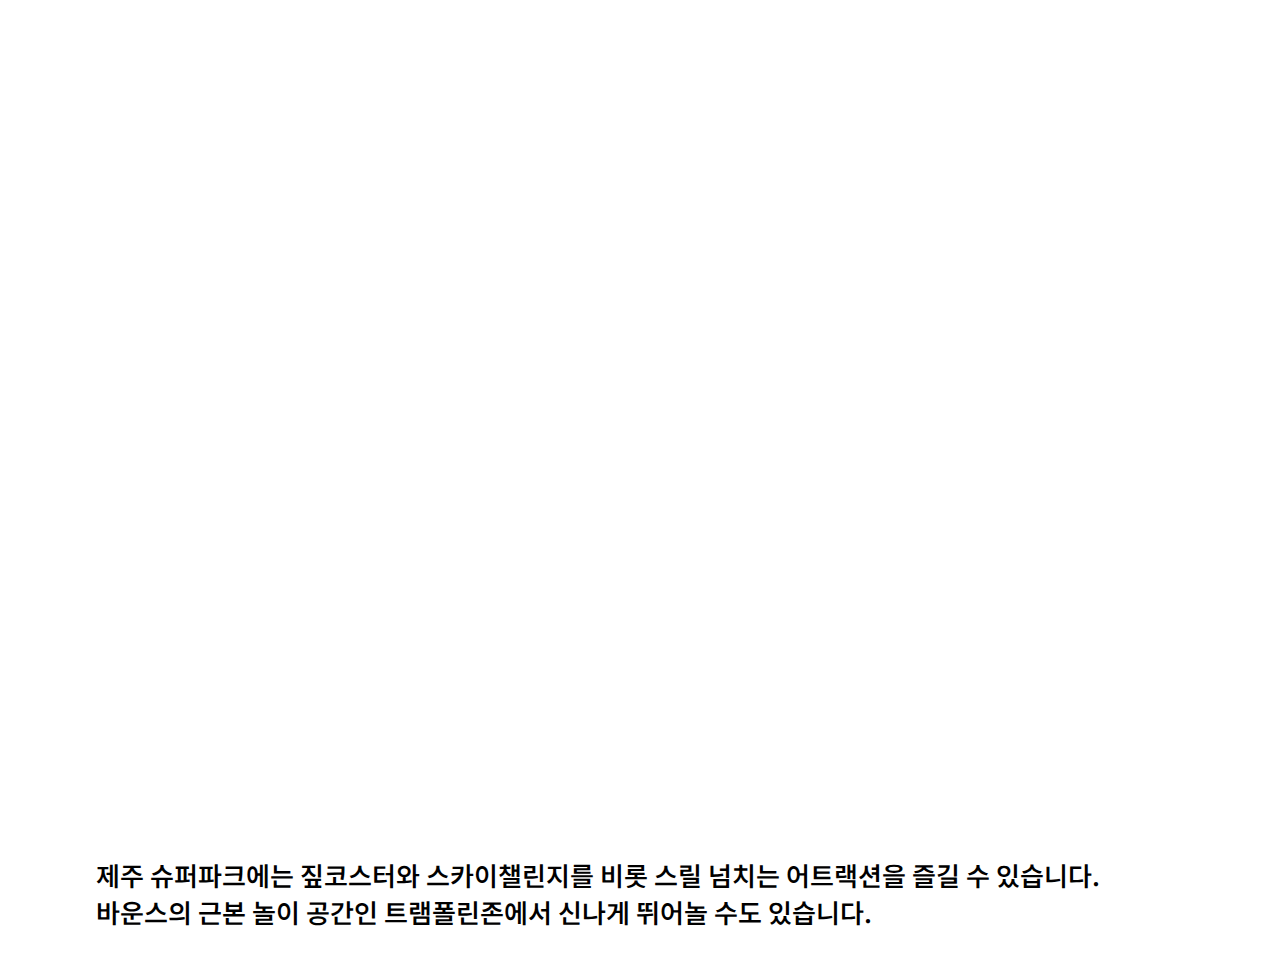
==== commit 333710df: "230302 액티비티 수정" ====
--- a/activity/index.html
+++ b/activity/index.html
@@ -21,256 +21,401 @@
   <link rel="stylesheet"
     href="https://fonts.googleapis.com/css2?family=Material+Symbols+Outlined:opsz,wght,FILL,GRAD@48,400,0,0" />
 
+  <!-- Double Arrow -->
+  <link rel="stylesheet"
+    href="https://fonts.googleapis.com/css2?family=Material+Symbols+Outlined:opsz,wght,FILL,GRAD@48,400,0,0" />
+
   <link rel="stylesheet" href="./CSS/reset.css">
   <link rel="stylesheet" href="./CSS/style.css">
 
   <script defer src="JS/main.js"></script>
+
+  <!-- 스크롤에 따른 애니메이션 효과 -->
+  <link href="https://unpkg.com/aos@2.3.1/dist/aos.css" rel="stylesheet">
+  <script src="https://unpkg.com/aos@2.3.1/dist/aos.js"></script>
+  <script src="https://code.jquery.com/jquery-1.11.3.min.js"></script>
+
 </head>
 
-<body>
-
+<body style="overflow-x: hidden">
+
+  <script>
+    AOS.init(); 
+  </script>
+
+  <!-- HEADER -->
   <header>
-    <div class="logo">
-      제주도어쩌고
+  </header>
+
+  <div class="inner">
+    <!-- MAIN SWIPER -->
+    <div class="swiper">
+      <div class="swiper-wrapper">
+        <!-- Slides -->
+        <div class="swiper-slide">
+          <a href="#">
+            <div class="text-wrap">
+              <h2>9.81 파크
+              </h2>
+              <p>애월 바다와 한라산 사이의 스마트 놀이터 9.81 파크<br />트렌디한 공간을 누비며 실외, 실내에서 즐기는 액티비티</p>
+            </div>
+            <img src="./image/981main1.png" alt="9.81파크">
+            <!-- <button>더보기</button> -->
+          </a>
+        </div>
+        <div class="swiper-slide">
+          <a href="#">
+            <div class="text-wrap">
+              <h2>렛츠런팜
+              </h2>
+              <p>국내 경주마를 육성하고 관리하는 목장,<br />면적이 200만㎡에 달하는 청정한 자연환경에서 자라는 말</p>
+            </div>
+            <img src="./image/horsemain.png" alt="렛츠런팜">
+            <!-- <button>더보기</button> -->
+
+          </a>
+        </div>
+        <div class="swiper-slide">
+          <a href="#">
+            <div class="text-wrap">
+              <h2>바운스 슈퍼파크 제주센터
+              </h2>
+              <p>영유아 아이들부터 초등학교 고학년 아이들까지 모두가 좋아하는<br />국내 최초, 최대 규모 트램폴린 중심의 실내 스포츠 테마파크</p>
+            </div>
+            <img src="./image/main3.jpg" alt="제주카이트서핑">
+            <!-- <button>더보기</button> -->
+          </a>
+        </div>
+        <div class="swiper-slide">
+          <a href="#">
+            <div class="text-wrap">
+              <h2>블루원 요트투어
+              </h2>
+              <p>제주 바다 위에서 요트, 스피드보트, 제트스키, 스노클링, 스쿠버다이빙 등<br />모든 해양레저를 한 곳에서 프라이빗하게 즐길 수 있는 액티비티</p>
+            </div>
+            <img src="./image/yachtmain.png" alt="블루원요트투어">
+            <!-- <button>더보기</button> -->
+
+          </a>
+        </div>
+        <div class="swiper-slide">
+          <a href="#">
+            <div class="text-wrap">
+              <h2>제주카이트서핑
+              </h2>
+              <p>종달리 앞바다에 펼처진 전용 비치에 우도와 성산일출봉을 바라보며<br />이국적이며 편안한 휴식을 즐길 수 있는 액티비티, 서핑!</p>
+            </div>
+            <img src="image/main5.jpg" alt="바운스슈퍼파크제주센터">
+            <!-- <button>더보기</button> -->
+          </a>
+        </div>
+
+      </div>
+      <div class="swiper-pagination"></div>
+      <div class="swiper-button-prev"></div>
+      <div class="swiper-button-next">
+      </div>
+
     </div>
-  </header>
-
-  <div class="swiper">
-    <div class="swiper-wrapper">
-      <!-- Slides -->
-      <div class="swiper-slide">
-        <a href="#">
-          <div class="text-wrap">
-            <h2>9.81 파크
-            </h2>
-            <p>애월 바다와 한라산 사이의 스마트 놀이터 9.81 파크<br />트렌디한 공간을 누비며 실외, 실내에서 즐기는 액티비티</p>
-          </div>
-          <img src="./image/main1.jpg" alt="9.81파크">
-          <button>더보기</button>
-        </a>
-      </div>
-      <div class="swiper-slide">
-        <a href="#">
-          <div class="text-wrap">
-            <h2>렛츠런팜
-            </h2>
-            <p>국내 경주마를 육성하고 관리하는 목장,<br />면적이 200만㎡에 달하는 청정한 자연환경에서 자라는 말</p>
-          </div>
-          <img src="./image/main2.jpg" alt="렛츠런팜">
-          <button>더보기</button>
-
-        </a>
-      </div>
-      <div class="swiper-slide">
-        <a href="#">
-          <div class="text-wrap">
-            <h2>바운스 슈퍼파크 제주센터
-            </h2>
-            <p>영유아 아이들부터 초등학교 고학년 아이들까지 모두가 좋아하는<br />국내 최초, 최대 규모 트램폴린 중심의 실내 스포츠 테마파크</p>
-          </div>
-          <img src="./image/main3.jpg" alt="제주카이트서핑">
-          <button>더보기</button>
-        </a>
-      </div>
-      <div class="swiper-slide">
-        <a href="#">
-          <div class="text-wrap">
-            <h2>블루원 요트투어
-            </h2>
-            <p>제주 바다 위에서 요트, 스피드보트, 제트스키, 스노클링, 스쿠버다이빙 등<br />모든 해양레저를 한 곳에서 프라이빗하게 즐길 수 있는 액티비티</p>
-          </div>
-          <img src="./image/main4.jpg" alt="블루원요트투어">
-          <button>더보기</button>
-
-        </a>
-      </div>
-      <div class="swiper-slide">
-        <a href="#">
-          <div class="text-wrap">
-            <h2>제주카이트서핑
-            </h2>
-            <p>종달리 앞바다에 펼처진 전용 비치에 우도와 성산일출봉을 바라보며<br />이국적이며 편안한 휴식을 즐길 수 있는 액티비티, 서핑!</p>
-          </div>
-          <img src="image/main5.jpg" alt="바운스슈퍼파크제주센터">
-          <button>더보기</button>
-        </a>
-      </div>
-
-    </div>
-    <div class="swiper-pagination"></div>
-
-    <div class="swiper-button-prev"></div>
-    <div class="swiper-button-next">
-    </div>
-
+
+    <figure>
+
+      <!-- 981파크 INFORMATION -->
+      <div class="parkarrow">
+        <p class="parkinfo">'9.81파크' INFORMATION</p>
+        <span class="material-symbols-outlined">
+          keyboard_double_arrow_down
+        </span>
+      </div>
+
+
+
+      <!-- 981파크 -->
+      <div class="park981">
+        <div classn="park981contain">
+          <div data-aos="fade-up" data-aos-duration="1000">
+            <img class="bigcloud" src="./image/cloud.png" alt="big cloud"></img>
+          </div>
+          <div data-aos="fade-up" data-aos-duration="1500">
+            <img class="smallcloud" src="./image/cloud.png" alt="small cloud"></img>
+          </div>
+          <div data-aos="fade-up" data-aos-duration="3000">
+            <img class="building" src="./image/981des.png" alt="981 building"></img>
+            <p class="parktext1">제주도의 중심 한라산과 비양도를 품은 푸른 바다를 마주하는 실외 공간과<br />
+              ‘iF 디자인 어워드’를 수상한 감각적인 실내 공간을 모두 경험할 수 있는 테마파크,<br />
+              제주의 자연과 어우러져 새로운 형태의 스마트하고 다채로운 어트랙션과 트렌디한 부대시설을 즐길 수 있습니다.</p>
+            <p class="parktext2">무동력카트에 ICT기술을 더한 '그래비티 레이싱'을 비롯,<br />
+              실내 스포츠 게임과 VR 레이싱을 경험할 수 있는 체험형 게임존 ‘LAB 981’,<br />
+              다양한 브랜드 상품을 판매하는 브랜드 스토어 ‘GARAGE 981’ 등이 마련되어 있습니다.</p>
+          </div>
+          <div data-aos="fade-left" data-aos-offset="400" data-aos-duration="4000">
+            <div class="ease_in_out">
+              <img class="movecart" src="./image/movecart.png" alt="move cart"></img>
+            </div>
+          </div>
+
+
+          <div class="contact981">
+            <div class="background981">
+              <p>DETAILS<br /><br />
+                9.81파크<br />
+                제주 제주시 애월읍 천덕로 880-24<br />
+                휴무일 : 없음<br />
+                이용시간 : 09:00~18:30</p>
+              <ul class="sns">
+                <li><a href='tel:064-1833-9810'><i class="material-symbols-outlined">
+                      phone_in_talk</i></a></li>
+                <li><a href='#'><i class="material-symbols-outlined">
+                      location_on
+                    </i></a></li>
+                <li><a href="#"><i class="material-symbols-outlined">
+                      share</i></a></li>
+                <li><a href="http://www.981park.com/" target="_blank"><i class="material-symbols-outlined">
+                      house</i></a></li>
+              </ul>
+            </div>
+          </div>
+        </div>
+      </div>
+
+      <!-- 렛츠런팜 INFORMATION -->
+      <div class="runarrow">
+        <p class="runinfo">'렛츠런팜' INFORMATION</p>
+        <span class="material-symbols-outlined">
+          keyboard_double_arrow_down
+        </span>
+      </div>
+
+      <!-- 렛츠런팜 -->
+
+      <div class="letsrunfarm">
+        <div classn="farmcontain">
+          <div data-aos="zoom-in" data-aos-duration="1500">
+            <video class="farmvideo" src="./video/runfarm.mp4" autoplay muted loop alt="letsrunfarm main"></video>
+          </div>
+        </div>
+        <div class="ease">
+          <img class="horsetree" src="./image/runfarm4.png" alt="horse tree"></img>
+        </div>
+        <div data-aos="fade-left" data-aos-offset="500" data-aos-duration="3000">
+          <div class="runtext">
+            <p class="runfarmdes">이곳은 넓은 초원으로 한가롭게 노니는 조랑말의 풍경을 감상할 수 있는 목장입니다.<br />
+              이곳 내에는 산책로가 깔끔하게 조성되어 있어 천천히 걸으며 휴식할 수 있으며,<br />
+              울타리 주변으로 형형색색의 꽃을 피어나 더욱 아름다운 분위기를 자아냅니다.<br />
+              <br />
+              특히, 여름에는 해바라기와 양귀비가 가득 피어난 공터가 있어 화려한 포토존을 만들어냅니다.<br />
+              이외에도 조랑말에게 직접 먹이를 주고, 귀여운 트랙터 모습을 한 마차가 운영되어<br />
+              특히 아이들과 가족 나들이 장소로 안성맞춤입니다.
+            </p>
+          </div>
+          <div data-aos="zoom-in-up" data-aos-duration="5000">
+            <div class="horse_ease_in_out">
+              <img class="horse" src="./image/runfarm3.png" alt="horse"></img>
+            </div>
+            <img class="farmbus" src="./image/runfarm2.jpg" alt="runfarm bus"></img>
+          </div>
+          <div data-aos="zoom-in-up" data-aos-duration="5000">
+            <img class="grass" src="./image/grass.png" alt="grass"></img>
+          </div>
+        </div>
+        <div class="contactrun">
+          <div class="backgroundrun">
+            <p>DETAILS<br /><br />
+              렛츠런팜<br />
+              제주 제주시 조천읍 남조로 1660<br />
+              휴무일 : 월요일, 화요일 및 임시 지정<br />
+              이용시간 : 09:00~18:30</p>
+            <ul class="sns">
+              <li><a href='tel:064-1833-9810'><i class="material-symbols-outlined">
+                    phone_in_talk</i></a></li>
+              <li><a href='#'><i class="material-symbols-outlined">
+                    location_on
+                  </i></a></li>
+              <li><a href="#"><i class="material-symbols-outlined">
+                    share</i></a></li>
+              <li><a href="https://www.visitjeju.net/kr/detail/view?contentsid=CONT_000000000500569" target="_blank"><i
+                    class="material-symbols-outlined">
+                    house</i></a></li>
+
+
+            </ul>
+          </div>
+        </div>
+      </div>
+
+      <!-- 카이트서핑 INFORMATION -->
+      <div class="kitearrow">
+        <p class="kiteinfo">'카이트서핑' INFORMATION</p>
+        <span class="material-symbols-outlined">
+          keyboard_double_arrow_down
+        </span>
+      </div>
+
+      <!--  카이트서핑-->
+
+      <div class="kitesurfing">
+        <div data-aos="fade-up" data-aos-duration="6000">
+          <div class="kitecontain">
+            <p class="kitetitle">“미끄러지듯 물 위를 달리고, 바람을 타고 날아오르는 짜릿한 기분!”</p>
+            <img class="kite1" src="./image/kite1.jpg" alt="카이트서핑1"></img>
+            <img class="kite2" src="./image/kite2.jpg" alt="카이트서핑2"></img>
+          </div>
+        </div>
+        <img class="wing1" src="./image/wing1.png" alt="낙하산1"></img>
+        <div class="wing2_ease_in_out">
+          <img class="wing2" src="./image/wing2.png" alt="낙하산2"></img>
+        </div>
+        <div class="wing3_ease_in_out">
+          <img class="wing3" src="./image/wing3.png" alt="낙하산3"></img>
+        </div>
+        <div data-aos="fade-right" data-aos-duration="20000">
+          <p class="kitetext">카이트 서핑은 패러글라이딩과 웨이크보드를 결합한 스포츠로 카이트(연)를 하늘로 띄우고 이를 조종해<br />
+            바다를 가로질러 달리고, 점프하여 하늘을 나는 짜릿한 기분까지 느낄 수 있는 최고의 익스트림 스포츠입니다.<br />
+            <br />
+            카이트의 바람 조종 기술과 서핑을 동시에 할 줄 알아야 하는 고난이도 기술로 사전 교육은 필수이며,<br />
+            초보자는 익히는데 시간이 조금 필요하지만 한번 익히고 나면 평생을 즐길 수 있는 당신의 인생스포츠가 되어 줄 것입니다.
+          </p>
+        </div>
+        <div class="contactkite">
+          <div class="backgroundkite">
+            <p>DETAILS<br /><br />
+              제주 카이트 서핑<br />
+              제주 제주시 매촌4길 3<br />
+              휴무일 : 없음<br />
+              이용시간 : 11:00~18:00</p>
+            <ul class="sns">
+              <li><a href='tel:010-5486-2032'><i class="material-symbols-outlined">
+                    phone_in_talk</i></a></li>
+              <li><a href='#'><i class="material-symbols-outlined">
+                    location_on
+                  </i></a></li>
+              <li><a href="#"><i class="material-symbols-outlined">
+                    share</i></a></li>
+              <li><a href="https://kiters.co.kr/" target="_blank"><i class="material-symbols-outlined">
+                    house</i></a></li>
+            </ul>
+          </div>
+        </div>
+
+      </div>
+
+      <!-- 블루원요트클럽 INFORMATION -->
+      <div class="bluearrow">
+        <p class="blueinfo">'블루원 요트클럽' INFORMATION</p>
+        <span class="material-symbols-outlined">
+          keyboard_double_arrow_down
+        </span>
+      </div>
+
+
+      <!-- 블루원요트클럽 -->
+      <div class="blueone">
+        <div data-aos="flip-up" data-aos-duration="6000">
+          <video class="blueone1" src="./video/blueone.mp4" autoplay muted loop alt="blueone main"></video>
+          <p class="blueonetitle">Dodoo Marina<br />Blueone Yacht Club.</p>
+          <p class="bluedes">“천혜의 제주바다에서 즐기는 럭셔리 해양레저의 환상적인 조합”</p>
+          <div class="contactblue">
+            <div class="backgroundblue">
+              <p>DETAILS<br /><br />
+                블루원 요트투어<br />
+                제주 제주시 도두항서길 41<br />
+                휴무일 : 없음<br />
+                이용시간 : 09:00~18:00
+              </p>
+              <ul class="sns">
+                <li><a href='tel:0507-1310-2853'><i class="material-symbols-outlined">
+                      phone_in_talk</i></a></li>
+                <li><a href='#'><i class="material-symbols-outlined">
+                      location_on
+                    </i></a></li>
+                <li><a href="#"><i class="material-symbols-outlined">
+                      share</i></a></li>
+                <li><a href="http://dodoomarina.com/" target="_blank"><i class="material-symbols-outlined">
+                      house</i></a></li>
+              </ul>
+            </div>
+          </div>
+        </div>
+        <div class="bluecontainer">
+          <div class="bluecon1">
+            <img class="yacht1" src="./image/y1.png" alt="요트1">
+            <img class="yacht2" src="./image/y2.png" alt="요트2">
+            <img class="yacht3" src="./image/y3.png" alt="요트3">
+          </div>
+          <div class="bluecon2">
+            <img class="yacht4" src="./image/y4.png" alt="요트4">
+            <img class="yacht5" src="./image/y5.png" alt="요트5">
+            <img class="yacht1" src="./image/y6.png" alt="요트6">
+          </div>
+        </div>
+
+        <!-- 바운스 슈퍼파크 INFORMATION -->
+        <div class="bouncearrow">
+          <p class="bounceinfo">'바운스 슈퍼파크' INFORMATION</p>
+          <span class="material-symbols-outlined">
+            keyboard_double_arrow_down
+          </span>
+        </div>
+
+        <!-- 바운스슈퍼파크제주 -->
+        <div class="bouncesuper">
+          <div data-aos="zoom-in" data-aos-duration="2000">
+            <p class="bouncetitle">“신개념 놀이문화 공간 바운스!”</p>
+            <img class="bouncebg" src="./image/bounce1.jpg" alt="바운스배경"></img>
+          </div>
+          <img class="bouncechild1" src="./image/bounce2.png" alt="바운스아이1"></img>
+          <img class="bouncechild2" src="./image/bounce3.png" alt="바운스아이2"></img>
+
+          <div data-aos="fade-up">
+            <img class="bumperbg" src="./image/bounce4.jpg" alt="바운스범퍼카"></img>
+            <p class="bouncetext1">바운스는 국내 최초, 최대 규모 트램폴린 중심의 실내 스포츠 테마파크 입니다.<br />
+              바운스 슈퍼파크는 더 큰 규모와 다양한 액티비티를 즐길 수 있는 브랜드입니다.
+            </p>
+          </div>
+          <img class="bumpercar1" src="./image/bounce5.png" alt="범퍼카1"></img>
+          <img class="bumpercar2" src="./image/bounce6.png" alt="범퍼카2"></img>
+          <div data-aos="fade-down" data-aos-easing="linear" data-aos-duration="1500">
+            <div class="playground">
+              <img class="playground1" src="./image/bounce7.jpg" alt="바운스놀이공간1"></img>
+              <img class="playground2" src="./image/bounce8.jpg" alt="바운스놀이공간2"></img>
+            </div>
+          </div>
+
+          <p class="bouncetext2">제주 슈퍼파크에는 짚코스터와 스카이챌린지를 비롯 스릴 넘치는 어트랙션을 즐길 수 있습니다.<br />
+            바운스의 근본 놀이 공간인 트램폴린존에서 신나게 뛰어놀 수도 있습니다.
+          </p>
+          <div class="contactbounce">
+            <div class="backgroundbounce">
+              <p>DETAILS<br /><br />
+                바운스 슈퍼파크 제주센터<br />
+                제주 제주시 연사6길 61 지하 1층<br />
+                휴무일 : 매월 둘째주 화요일<br />
+                이용시간 : 10:00~18:00</p>
+              <ul class="sns">
+                <li><a href='tel:070-4647-0559'><i class="material-symbols-outlined">
+                      phone_in_talk</i></a></li>
+                <li><a href='#'><i class="material-symbols-outlined">
+                      location_on
+                    </i></a></li>
+                <li><a href="#"><i class="material-symbols-outlined">
+                      share</i></a></li>
+                <li><a href="https://www.vaunce.co.kr/branch/46" target="_blank"><i class="material-symbols-outlined">
+                      house</i></a></li>
+              </ul>
+            </div>
+          </div>
+
+        </div>
+
+
+    </figure>
   </div>
 
-  <figure>
-
-    <!-- 981파크 -->
-    <div class="park981">
-      <img class="cloud1" src="./image/cloud.png" alt="big cloud"></img>
-      <img class="cloud2" src="./image/cloud.png" alt="small cloud"></img>
-      <img class="building" src="./image/981building.png" alt="981 building"></img>
-      <img class="screengame" src="./image/screengame.jpg" alt="screen game"></img>
-      <img class="cart" src="./image/cart.jpg" alt="cart"></img>
-      <img class="phone" src="./image/phone.png" alt="phone"></img>
-      <p class="parkdes1">제주도의 중심 한라산과 비양도를 품은 푸른 바다를 마주하는 실외 공간과<br />
-        ‘iF 디자인 어워드’를 수상한 감각적인 실내 공간을 모두 경험할 수 있는 테마파크,<br />
-        제주의 자연과 어우러져 새로운 형태의 스마트하고 다채로운 어트랙션과 트렌디한 부대시설을 즐길 수 있다.</p>
-      <p class="parkdes2">무동력카트에 ICT기술을 더한 '그래비티 레이싱'을 비롯,<br />
-        실내 스포츠 게임과 VR 레이싱을 경험할 수 있는 체험형 게임존 ‘LAB 981’,<br />
-        다양한 브랜드 상품을 판매하는 브랜드 스토어 ‘GARAGE 981’ 등이 마련되어 있다.</p>
-      <div class="contact981">
-        <div class="background981">
-          <p>DETAILS<br /><br />
-            9.81파크<br />
-            제주 제주시 애월읍 천덕로 880-24<br />
-            휴무일 : 없음<br />
-            이용시간 : 09:00~18:30</p>
-          <ul class="sns">
-            <li><a href='tel:064-1833-9810'><i class="material-symbols-outlined">
-                  phone_in_talk</i></a></li>
-            <li><a href='#'><i class="material-symbols-outlined">
-                  location_on
-                </i></a></li>
-            <li><a href="#"><i class="material-symbols-outlined">
-                  share</i></a></li>
-            <li><a href="http://www.981park.com/"><i class="material-symbols-outlined">
-                  house</i></a></li>
-          </ul>
-        </div>
-      </div>
-
-    </div>
-
-    <!-- 렛츠런팜 -->
-    <div class="letsrunfarm">
-      <video class="runfarm1" src="./video/runfarm.mp4" autoplay muted loop alt="letsrunfarm main"></video>
-      <img class="runfarm2" src="./image/runfarm2.jpg" alt="runfarm cart"></img>
-      <img class="runfarm3" src="./image/runfarm3.png" alt="horse"></img>
-      <img class="runfarm4" src="./image/runfarm4.png" alt="horse tree"></img>
-      <div class="runtext">
-        <p class="runfarmdes">이곳은 넓은 초원으로 한가롭게 노니는 조랑말의 풍경을 감상할 수 있는 목장입니다.<br />
-          이곳 내에는 산책로가 깔끔하게 조성되어 있어 천천히 걸으며 휴식할 수 있으며,<br />
-          울타리 주변으로 형형색색의 꽃을 피어나 더욱 아름다운 분위기를 자아냅니다.<br />
-          <br />
-          특히, 여름에는 해바라기와 양귀비가 가득 피어난 공터가 있어 화려한 포토존을 만들어냅니다.<br />
-          이외에도 조랑말에게 직접 먹이를 주고, 귀여운 트랙터 모습을 한 마차가 운영되어<br />
-          특히 아이들과 가족 나들이 장소로 안성맞춤입니다.
-        </p>
-      </div>
-      <div class="contactrun">
-        <div class="backgroundrun">
-          <p>DETAILS<br /><br />
-            렛츠런팜<br />
-            제주 제주시 조천읍 남조로 1660<br />
-            월요일, 화요일 및 임시 지정 휴무일<br />
-            이용시간 : 09:00~18:30</p>
-          <ul class="sns">
-            <li><a href='tel:064-1833-9810'><i class="material-symbols-outlined">
-                  phone_in_talk</i></a></li>
-            <li><a href='#'><i class="material-symbols-outlined">
-                  location_on
-                </i></a></li>
-            <li><a href="#"><i class="material-symbols-outlined">
-                  share</i></a></li>
-            <li><a href="https://www.visitjeju.net/kr/detail/view?contentsid=CONT_000000000500569"><i
-                  class="material-symbols-outlined">
-                  house</i></a></li>
-          </ul>
-        </div>
-      </div>
-    </div>
-
-    <!-- 카이트서핑 -->
-    <div class="kitesurfing">
-      <p class="kitetitle">“미끄러지듯 물 위를 달리고, 바람을 타고 날아오르는 짜릿한 기분!”</p>
-      <img class="kite1" src="./image/kite1.jpg" alt="카이트서핑1"></img>
-      <img class="kite2" src="./image/kite2.jpg" alt="카이트서핑2"></img>
-      <img class="wing1" src="./image/wing1.png" alt="낙하산1"></img>
-      <img class="wing2" src="./image/wing2.png" alt="낙하산2"></img>
-      <img class="wing3" src="./image/wing3.png" alt="낙하산3"></img>
-      <p class="kitedes">카이트서핑은 패러글라이딩과 웨이크보드를 결합한 스포츠로 카이트(연)를 하늘로 띄우고 이를 조종해<br />
-        바다를 가로질러 달리고, 점프하여 하늘을 나는 짜릿한 기분까지 느낄 수 있는 최고의 익스트림 스포츠입니다.<br />
-        <br />
-        카이트의 바람 조종 기술과 서핑을 동시에 할 줄 알아야 하는 고난이도 기술로 사전 교육은 필수이며,<br />
-        초보자는 익히는데 시간이 조금 필요하지만 한번 익히고 나면 평생을 즐길 수 있는 당신의 인생스포츠가 되어 줄 것입니다.
-      </p>
-      <div class="contactkite">
-        <div class="backgroundkite">
-          <p>DETAILS<br /><br />
-            제주 카이트 서핑<br />
-            제주 제주시 매촌4길 3<br />
-            휴무일 : 없음<br />
-            이용시간 : 11:00~18:00</p>
-          <ul class="sns">
-            <li><a href='tel:010-5486-2032'><i class="material-symbols-outlined">
-                  phone_in_talk</i></a></li>
-            <li><a href='#'><i class="material-symbols-outlined">
-                  location_on
-                </i></a></li>
-            <li><a href="#"><i class="material-symbols-outlined">
-                  share</i></a></li>
-            <li><a href="https://kiters.co.kr/"><i class="material-symbols-outlined">
-                  house</i></a></li>
-          </ul>
-        </div>
-      </div>
-
-    </div>
-
-
-    <!-- 블루원요트클럽 -->
-    <div class="blueone">
-      <video class="blueone1" src="./video/blueone.mp4" autoplay muted loop alt="blueone main"></video>
-      <p class="blueonetitle">Dodoo Marina<br />Blueone Yacht Club.</p>
-      <p class="bluedes">“천혜의 제주바다에서 즐기는 럭셔리 해양레저의 한상적인 조합”</p>
-      <div class="contactblue">
-        <div class="backgroundblue">
-          <p>DETAILS<br /><br />
-            블루원 요트투어<br />
-            제주 제주시 도두항서길 41<br />
-            휴무일 : 없음<br />
-            이용시간 : 09:00~18:00
-          </p>
-          <ul class="sns">
-            <li><a href='tel:0507-1310-2853'><i class="material-symbols-outlined">
-                  phone_in_talk</i></a></li>
-            <li><a href='#'><i class="material-symbols-outlined">
-                  location_on
-                </i></a></li>
-            <li><a href="#"><i class="material-symbols-outlined">
-                  share</i></a></li>
-            <li><a href="http://dodoomarina.com/"><i class="material-symbols-outlined">
-                  house</i></a></li>
-          </ul>
-        </div>
-      </div>
-      <!-- <div class="bluecontainer">
-        <div class="bluecon1">
-          <img class="yacht1" src="./image/y1.png" alt="요트1">
-          <img class="yacht2" src="./image/y2.png" alt="요트2">
-          <img class="yacht3" src="./image/y3.png" alt="요트3">
-        </div>
-        <div class="bluecon2">
-          <img class="yacht4" src="./image/y4.png" alt="요트4">
-          <img class="yacht5" src="./image/y5.png" alt="요트5">
-          <img class="yacht1" src="./image/y6.png" alt="요트6">
-        </div> -->
-    </div>
-    </div>
-
-    <!-- 바운스슈퍼파크제주 -->
-    <div class="bouncesuperpark">
-
-    </div>
-    <div class="surfing">
-
-    </div>
-
-  </figure>
-
+  <!-- 상단 이동하기 버튼 -->
+  <a href="#" class="btn_gotop" id="click"><img src="./image/topbtn.png">
+    <span class="glyphicon glyphicon-chevron-up">
+    </span>
+  </a>
 
 </body>
 
--- a/activity/CSS/style.css
+++ b/activity/CSS/style.css
@@ -1,6 +1,11 @@
-/* 개선 필요 점 */
+/* 개선 필요 점 (23.03.02) */
+
+/* 메인 헤더, 날씨 API 넣어야 함 */
+/* 위치 뜨게 하는 지도 넣어야 함 */
 /* 링크 동그란 버튼에 hover 주면 시각적인 효과 주기 */
 /* DETAILS, 제목에만 글자 굵기 변경하기 */
+/* 책모양 느낌 같은 것 가능하다면 오른쪽에 fixed 해놓기 */
+/* 슈퍼바운스 마지막 사진 2장에 슬기 CSS .shine 효과 끌고 오기 */
 
 
 /* font-family: 'Kirang Haerang' */
@@ -11,32 +16,70 @@
 @import url('https://fonts.googleapis.com/css2?family=Noto+Sans+KR:wght@400;500&display=swap');
 /* font-family: 'Lobster', cursive; */
 @import url('https://fonts.googleapis.com/css2?family=Lobster&display=swap');
+/* font-family: 'Josefin Slab'; */
+@import url("https://fonts.googleapis.com/css2?family=Josefin+Slab:ital@0;1&display=swap");
+/* font-family: 'Gloock', serif; */
+@import url('https://fonts.googleapis.com/css2?family=Gloock&display=swap');
+
+
+/* MAIN HAEDER */
+
+header {
+  height: 100px;
+  width: 1920px;
+}
 
 /* COMMON */
+
 * {
   box-sizing: border-box;
-}
-
-body {
-  /* background-color: rgb(220, 194, 145); */
-}
-
-header {
-  padding: 20px;
-}
-
-.logo {
-  font-family: 'Kirang Haerang';
-  font-size: 50px;
-  margin-left: 20px;
-}
-
+  text-decoration: none;
+  margin: 0;
+  padding: 0;
+}
+
+ul,
+ol {
+  list-style: none;
+}
+
+figure {
+  position: relative;
+  margin: 0;
+  width: 100%;
+}
+
+p {
+  line-height: normal;
+}
+
+figure video {
+  width: 100%;
+  height: 100%;
+  -o-object-fit: cover;
+  object-fit: cover;
+}
+
+.inner {
+  position: relative;
+  width: 1920px;
+  height: px;
+  margin: auto;
+  /* border: 1px solid black; */
+}
+
+
+.swiper-slide a {
+  justify-content: center;
+  text-align: center;
+}
 
 .swiper-slide img {
   display: block;
-  width: 100%;
-  /* filter: grayscale(100%); */
+  width: 1920px;
+  height: 50%;
   mix-blend-mode: normal;
+  overflow: hidden;
 }
 
 .swiper-slide img:hover {
@@ -45,15 +88,14 @@
 }
 
 /* BUTTON */
-button {
-  position: absolute;
-  width: 10vw;
-  height: 4vh;
+/* button {
+  position: absolute;
+  width: 10%;
+  height: 7%;
   background-color: rgba(247, 198, 92, 0.12);
   font-family: 'Noto Sans KR', sans-serif;
   border: 1px solid white;
   color: #fff;
-  /* box-shadow: 0 4px 16px rgba(247, 208, 67, 0.4); */
   font-size: 2vh;
   font-weight: bold;
   border-radius: 30px;
@@ -61,41 +103,38 @@
   transition: .2s;
   text-shadow: 3px 3px 8px black;
   display: block;
-  margin: auto;
-  right: 35vw;
-  bottom: 10vh;
-}
-
-button:focus {
+  bottom: 20%;
+  left: 50%;
+} */
+
+/* button:focus {
   outline: 0;
 }
 
 button:hover {
   background-color: rgba(223, 173, 81, 0.9);
   cursor: pointer;
-  /* box-shadow: 0 2px 4px rgba(223, 173, 81, 2.0); */
+  box-shadow: 0 2px 4px rgba(223, 173, 81, 2.0);
   border: none;
-}
+} */
 
 /* SWIPER */
 
 .swiper {
   position: relative;
-  margin: auto;
-  width: 100%;
-  max-width: 90vw;
-  /* padding-top: 20px; */
+  margin-bottom: 21%;
+  width: 100%;
+  /* max-width: 90vw; */
 }
 
 .swiper-slide {
   width: 100%;
-  /* height: 800px; */
   background-color: #eee;
 }
 
 .text-wrap {
   position: absolute;
-  top: 50%;
+  top: 30vh;
   left: 0;
   right: 0;
   width: 80vw;
@@ -104,22 +143,35 @@
   text-align: center;
   transition: .5s;
   z-index: 1;
+  background-color: rgba(0, 0, 0, 0.545);
+  border-radius: 20px;
+}
+
+.text-wrap:hover {
+  background-color: rgba(223, 173, 81, 0.537);
+  cursor: pointer;
+  /* box-shadow: 0 2px 4px rgba(223, 173, 81, 2.0); */
+  border: none;
+}
+
+.text-wrap:active {
+  outline: none;
 }
 
 .swiper-slide-active .text-wrap {
   position: fixed;
   opacity: 1;
-  top: 40%;
+  top: 36%;
   transition: .5s;
   width: fit-content;
+  padding: 40px 40px;
 }
 
 .text-wrap h2 {
-  font-family: 'Do Hyeon';
+  font-family: 'Noto Sans KR', sans-serif;
   color: #fff;
-  font-size: 5.5vh;
-  line-height: 1.25;
-  margin: 0;
+  font-size: 58px;
+  line-height: 1.5;
   text-shadow: 3px 3px 8px black;
   text-align: center;
 }
@@ -127,7 +179,7 @@
 .text-wrap p {
   font-family: 'Noto Sans KR', sans-serif;
   color: #fff;
-  font-size: 2.2vh;
+  font-size: 24px;
   font-weight: 20px;
   margin-top: 10px;
   text-align: center;
@@ -154,20 +206,13 @@
 
 .swiper-button-next,
 .swiper-button-prev {
-  /* width: 70px;
-  height: 70px; */
-  /* background-color: rgb(240, 238, 234); */
   opacity: 20px;
-  /* backdrop-filter: blur(3px); */
-  /* background-size: 25px; */
   background-position: center;
   background-repeat: no-repeat;
-  z-index: 2;
-  /* border-radius: 50%; */
+  /* z-index: 2; */
   -webkit-transition: 0.4s;
   transition: 0.4s;
   position: absolute;
-  /* top: 80px */
 }
 
 .swiper-button-prev:after,
@@ -207,465 +252,628 @@
 }
 
 /* CONTENTS */
+
+/* ARROW 981파크 */
+.parkarrow {
+  position: absolute;
+  text-align: center;
+  color: black;
+  font-size: 27px;
+  font-weight: 600;
+  font-family: 'Noto Sans KR', sans-serif;
+  margin-top: 150px;
+  margin-bottom: 200px;
+  top: -43.5%;
+  left: 42%;
+  z-index: 1;
+}
+
+.parkarrow>span {
+  font-size: 70px;
+}
+
 /* 981파크 */
 
-.park981 {
+.inner .park981 {
   position: relative;
-  margin-top: 6%;
-  justify-content: center;
+  width: 100%;
+  height: auto;
+}
+
+.inner .park981 .bigcloud {
+  position: absolute;
+  top: 50%;
+  left: 22%;
+  width: 30%;
+  transform: translateY(-43%);
+  z-index: 1;
+}
+
+/* .inner .park981 .bigcloud:hover {
+  transform: translateY(200px);
+  transition: 2s;
+} */
+
+.inner .park981 .smallcloud {
+  position: absolute;
+  top: -5%;
+  left: 2%;
+  width: 20%;
+  transform: translateY(-20%);
+  opacity: 50%;
+  z-index: 1;
+}
+
+/* .inner .park981 .smallcloud:hover {
+  transform: translateY(200px);
+  transition: 2s;
+} */
+
+.inner .park981 img .building {
+  position: absolute;
+  left: 0;
+  width: 100%;
+  height: auto;
+}
+
+.inner .park981 .movecart {
+  position: absolute;
+  opacity: 86%;
+  left: 5%;
+  /* right: 0; */
+  width: 40%;
+  top: -50px;
+  animation: movecar 2.3s infinite alternate;
+  overflow: hidden;
+}
+
+.ease_in_out {
+  top: 200px;
+  animation-timing-function: ease-in-out;
+}
+
+
+@-webkit-keyframes movecar {
+  from {
+    left: 1500px;
+  }
+
+  to {
+    left: 60px;
+  }
+}
+
+/* .inner .park981 .movecart:hover {
+  transform: translateX(-1000px);
+  transition: 1s;
+} */
+
+.inner .park981 .parktext1 {
+  position: absolute;
+  right: 2%;
+  top: -13%;
+  font-family: 'Noto Sans KR', sans-serif;
+  font-size: 25px;
+  font-weight: 500;
+}
+
+.inner .park981 .parktext2 {
+  position: absolute;
+  left: 3%;
+  top: 77.5%;
+  font-family: 'Noto Sans KR', sans-serif;
+  font-size: 25px;
+  font-weight: 500;
+}
+
+/* 981파크 CONTACT*/
+
+.inner .park981 .contact981 {
+  position: absolute;
+  left: 2%;
+  top: 93%;
+  /* margin-top: 30px; */
+}
+
+.inner .park981 .contact981 .background981 {
+  position: absolute;
+  background-color: rgba(0, 0, 0, 0.127);
+  width: 480px;
+  height: 332px;
+}
+
+.inner .park981 .contact981 .background981>p {
+  /* position: absolute; */
+  font-family: 'Noto Sans KR', sans-serif;
+  color: black;
+  margin: 8% 8% 2% 8%;
+  font-size: 21px;
+  font-weight: 500;
+}
+
+.inner .park981 .contact981 .background981>.sns {
+  position: absolute;
   display: flex;
-  width: auto;
-  height: 80vw;
-  max-width: 90vw;
-}
-
-.park981 img {
-  position: absolute;
-  margin: 0;
-}
-
-.park981 .cloud1 {
-  position: absolute;
-  top: -5vh;
-  left: 30vw;
-  width: 31vw;
-}
-
-.park981 .cloud2 {
-  position: absolute;
-  left: 0;
-  width: 22vw;
-  opacity: 60%;
-  top: 11vh;
-}
-
-.park981 .building {
-  position: absolute;
-  left: 0;
-  top: 5vh;
-  width: 50vw;
-}
-
-.park981 .screengame {
-  width: auto;
-  height: 60vh;
-  top: 40vh;
-  right: -4vw;
-}
-
-.park981 .cart {
-  width: 40vw;
-  left: 9vw;
-  top: 60vh;
-  z-index: -1;
-}
-
-.park981 .phone {
-  /* display: none; */
-  top: 60.5vh;
-  width: 39.9vw;
-}
-
-.parkdes1 {
-  position: absolute;
-  left: 4vw;
-  top: 5.5vh;
-  font-family: 'Noto Sans KR', sans-serif;
-  font-size: 1.1vw;
-  font-weight: 500;
-}
-
-.parkdes2 {
-  position: absolute;
-  right: -2vw;
-  top: 104vh;
-  font-family: 'Noto Sans KR', sans-serif;
-  font-size: 1.1vw;
-  font-weight: 500;
-}
-
-/* 981파크 CONTACT*/
-
-.contact981 {
-  position: relative;
-}
-
-.background981 {
-  position: absolute;
-  background-color: rgba(20, 20, 20, 0.188);
-  width: 20vw;
-  height: 33vh;
-  right: -49vw;
-}
-
-.contact981 p {
-  position: absolute;
-  font-family: 'Noto Sans KR', sans-serif;
-  color: black;
-  margin: 8% 8% 0% 8%;
-  font-size: 1.1vw;
-  color: black;
-  font-weight: 500;
-}
-
-.contact981 .sns {
-  position: absolute;
-  display: flex;
-  margin-top: 24.2vh;
-  margin-left: 2.4vw;
-}
-
-.contact981 .sns>li>a {
+  margin-top: 3.5%;
+  margin-left: 8%;
+}
+
+.inner .park981 .contact981 .background981 .sns>li>a {
+  /* position: absolute; */
   display: block;
   background-color: black;
   text-align: center;
   border-radius: 100%;
+  font-size: 20%;
   margin: 0px 20px 0px 0px;
 }
 
-.contact981 .sns>li>a>i {
+.inner .park981 .contact981 .background981 .sns>li>a>i {
+  /* position: absolute; */
   color: white;
   border-radius: 100%;
   text-align: center;
-  /* margin: 0px 3px; */
   padding: 10px;
 }
 
 
+/* ARROW 렛츠런팜 */
+.runarrow {
+  position: absolute;
+  text-align: center;
+  color: black;
+  font-size: 27px;
+  font-weight: 600;
+  font-family: 'Noto Sans KR', sans-serif;
+  margin: 30px 0;
+  top: 132%;
+  left: 42%;
+  padding-top: 30px;
+}
+
+.runarrow span {
+  font-size: 70px;
+}
+
+
 /* 렛츠런팜 */
 
-.letsrunfarm .runfarm1 {
-  position: relative;
-  margin: auto;
+.inner .letsrunfarm {
+  position: absolute;
+  width: 100%;
+  height: auto;
+  top: 156%;
+}
+
+.inner .letsrunfarm .farmvideo {
+  position: absolute;
+  width: 100%;
+  height: auto;
   justify-content: center;
+}
+
+.inner .letsrunfarm .farmbus {
+  position: absolute;
+  width: 70%;
+  right: 0;
+  top: 1079px;
+}
+
+.inner .letsrunfarm .horse {
+  position: absolute;
+  width: 53%;
+  height: auto;
+  top: 750px;
+  right: 10px;
+  z-index: 1;
+  filter: drop-shadow(5px 5px 6px #000000);
+  animation: horse 1s infinite alternate;
+  overflow: hidden;
+}
+
+.horse_ease_in_out {
+  top: 100px;
+  animation-timing-function: ease-in-out;
+}
+
+@-webkit-keyframes horse {
+  0% {
+    transform: rotate(0deg) translateX(0);
+  }
+
+  25% {
+    transform: rotate(2deg) translateX(50px);
+  }
+
+  50% {
+    transform: rotate(-2deg) translateX(100px);
+  }
+
+  100% {
+    transform: rotate(2deg) translateX(150px);
+  }
+
+  from {
+    right: 0px;
+  }
+
+  to {
+    right: 100px;
+  }
+}
+
+.inner .letsrunfarm .horsetree {
+  position: absolute;
+  width: 25%;
+  height: auto;
+  left: 0;
+  top: 1480px;
+  transform: rotate('5', '5');
+  animation: compare 2s infinite alternate;
+}
+
+.ease {
+  animation-timing-function: ease;
+}
+
+@-webkit-keyframes compare {
+
+  /* from {
+    left: 10x;
+  }
+
+  to {
+    left: 200px;
+  } */
+  0% {
+    transform: rotate(0deg) translateX(0);
+  }
+
+  25% {
+    transform: rotate(5deg) translateX(50px);
+  }
+
+  50% {
+    transform: rotate(-5deg) translateX(100px);
+  }
+
+  100% {
+    transform: rotate(5deg) translateX(150px);
+  }
+}
+
+.inner .letsrunfarm .grass {
+  position: absolute;
+  width: 40%;
+  height: auto;
+  left: 0;
+  top: 1732px;
+}
+
+.inner .letsrunfarm .runtext {
+  position: absolute;
+  background-color: rgba(20, 20, 20, 0.451);
+  padding: 60px 60px;
+  margin-top: 59px;
+  right: 3%;
+  /* top: 10%; */
+  /* z-index: 1; */
+}
+
+.inner .letsrunfarm .runfarmdes {
+  font-family: 'Noto Sans KR', sans-serif;
+  font-size: 25px;
+  font-weight: 400;
+  color: white;
+}
+
+/* 렛츠런팜 CONTACT*/
+
+
+.inner .letsrunfarm .contactrun {
+  position: absolute;
+  left: 2.5%;
+  top: 1130px;
+}
+
+.inner .letsrunfarm .contactrun .backgroundrun {
+  position: absolute;
+  background-color: rgba(35, 97, 19, 0.13);
+  width: 480px;
+  height: 332px;
+}
+
+.inner .letsrunfarm .contactrun .backgroundrun>p {
+  position: absolute;
+  font-family: 'Noto Sans KR', sans-serif;
+  color: black;
+  margin: 8% 8% 2% 8%;
+  font-size: 21px;
+  font-weight: 500;
+}
+
+.inner .letsrunfarm .contactrun .backgroundrun>.sns {
+  position: absolute;
   display: flex;
-  top: -20vh;
-}
-
-.letsrunfarm .runfarm2 {
-  position: absolute;
-  right: 0;
-  top: 320vh;
-  width: 52vw;
-}
-
-.letsrunfarm .runfarm3 {
-  position: absolute;
-  right: 0;
-  top: 295vh;
-  width: auto;
-  height: 55vh;
-  /* 말+사람 이미지에 쉐도우 주기 */
-}
-
-.letsrunfarm .runfarm4 {
-  position: absolute;
-  left: -1vw;
-  top: 340vh;
-  width: auto;
-  height: 50vh;
-}
-
-.runtext {
-  position: absolute;
-  background-color: rgba(20, 20, 20, 0.188);
-  padding: 30px 30px;
-  right: 3vw;
-  top: 235vh;
-}
-
-.runfarmdes {
-  font-family: 'Noto Sans KR', sans-serif;
-  font-size: 1.1vw;
-  font-weight: 450;
-  color: white;
-}
-
-/* 렛츠런팜 CONTACT*/
-
-
-.contactrun {
-  position: relative;
-}
-
-.backgroundrun {
-  position: absolute;
-  background-color: rgba(20, 20, 20, 0.188);
-  width: 20vw;
-  height: 33vh;
-  right: 54vw;
-  bottom: -9vw;
-}
-
-.contactrun p {
-  position: absolute;
-  font-family: 'Noto Sans KR', sans-serif;
-  color: black;
-  margin: 8% 8% 0% 8%;
-  font-size: 1.1vw;
-  color: black;
-  font-weight: 500;
-}
-
-.contactrun .sns {
-  position: absolute;
-  display: flex;
-  /* justify-content: center; */
-  /* margin-top: 10%; */
-  /* margin: 8% 8% 0% 8%; */
-  margin-top: 24.2vh;
-  margin-left: 2.4vw;
-}
-
-.contactrun .sns>li>a {
+  margin-top: 53%;
+  margin-left: 8%;
+}
+
+.inner .letsrunfarm .contactrun .backgroundrun .sns>li>a {
   display: block;
   background-color: black;
   text-align: center;
   border-radius: 100%;
+  font-size: 20%;
   margin: 0px 20px 0px 0px;
 }
 
-.contactrun .sns>li>a>i {
+.inner .letsrunfarm .contactrun .backgroundrun .sns>li>a>i {
   color: white;
   border-radius: 100%;
   text-align: center;
-  /* margin: 0px 3px; */
   padding: 10px;
 }
 
+/* ARROW 카이트서핑 */
+
+.kitearrow {
+  position: absolute;
+  text-align: center;
+  color: black;
+  font-size: 27px;
+  font-weight: 600;
+  font-family: 'Noto Sans KR', sans-serif;
+  margin: 20px 0;
+  top: 343%;
+  left: 41.3%;
+}
+
+.kitearrow span {
+  font-size: 70px;
+}
+
 
 /* 카이트 서핑 */
-
-.kitesurfing {
-  /* margin: auto; */
-  position: relative;
-  width: 100%;
-}
-
-.kitetitle {
+.inner .kitesurfing {
+  position: absolute;
+  width: 100%;
+  height: auto;
+  top: 362%;
+}
+
+.inner .kitesurfing .kitetitle {
   position: absolute;
   font-family: 'Noto Sans KR', sans-serif;
   color: rgba(244, 247, 250, 0.964);
-  font-size: 2.5vw;
-  /* margin: 8% 8% 0% 8%; */
+  font-size: 57px;
   font-weight: bold;
-  z-index: 4;
-  top: 64vh;
-  left: 15vw;
+  z-index: 1;
+  text-align: center;
   text-shadow: 1px 2px 5px black;
-}
-
-.kite1 {
-  position: absolute;
-  width: 100%;
-  top: 55vh;
-  left: 0;
+  left: 9.5%;
+  top: 115px;
+}
+
+.inner .kitesurfing .kite1 {
+  position: absolute;
+  width: 100%;
+  height: auto;
+  top: 73%;
+  /* left: 0; */
   overflow: hidden;
   margin: 0;
 }
 
-.kite2 {
-  position: absolute;
-  width: 100%;
-  top: 135vh;
+.inner .kitesurfing .kite2 {
+  position: absolute;
+  width: 100%;
+  top: 870px;
+}
+
+.inner .kitesurfing .wing1 {
+  position: absolute;
+  top: 15px;
+  width: 30%;
+  right: 0;
+  z-index: 1;
+  animation: wing1 3s infinite alternate;
+  overflow: hidden;
+}
+
+@-webkit-keyframes wing1 {
+
+  0% {
+    transform: translateX(30px);
+  }
+
+  25% {
+    transform: translateY(150px);
+  }
+
+  50% {
+    transform: translateX(-100px);
+  }
+
+  100% {
+    transform: translateY(150px);
+  }
+}
+
+.inner .kitesurfing .wing2 {
+  position: absolute;
+  top: 120px;
+  width: 35%;
   left: 0;
+  z-index: 1;
+  animation: wing2 2s infinite alternate;
   overflow: hidden;
-  z-index: 1;
-  position: relative;
-  margin: 0;
-}
-
-.wing1 {
-  position: absolute;
-  top: 40vh;
-  width: 35%;
-  right: 0vw;
-  margin: 0;
-  z-index: 3;
-}
-
-.wing2 {
-  position: absolute;
-  top: 62vh;
-  width: 35%;
-  left: 0vw;
-  margin: 0;
-  z-index: 4;
-}
-
-.wing3 {
-  position: absolute;
-  top: 105vh;
-  width: 48%;
-  right: 0vw;
-  margin: 0;
-  z-index: 3;
-}
-
-.kitedes {
+}
+
+.wing2_ease_in_out {
+  top: 100px;
+  animation-timing-function: ease-in-out;
+}
+
+@-webkit-keyframes wing2 {
+  from {
+    bottom: 300px;
+  }
+
+  to {
+    top: 400px;
+  }
+
+  100% {
+    transform: translateX(70px);
+  }
+}
+
+.inner .kitesurfing .wing3 {
+  position: absolute;
+  top: 700px;
+  width: 50%;
+  right: 0;
+  z-index: 1;
+  animation: wing3 2s infinite alternate;
+  overflow: hidden;
+}
+
+.wing3_ease_in_out {
+  top: 100px;
+  animation-timing-function: ease-in-out;
+}
+
+@-webkit-keyframes wing3 {
+  from {
+    bottom: 20px;
+  }
+
+  to {
+    top: 1350px;
+  }
+
+}
+
+.inner .kitesurfing .kitetext {
   position: absolute;
   font-family: 'Noto Sans KR', sans-serif;
   color: black;
-  /* top: 500vh; */
+  top: 1750px;
+  font-weight: 550;
+  font-size: 26px;
+  left: 5%;
+}
+
+/* 카이트서핑 CONTACT*/
+
+.inner .kitesurfing .contactkite {
+  position: absolute;
+  left: 2.5%;
+  top: 1280px;
+}
+
+.inner .kitesurfing .contactkite .backgroundkite {
+  position: absolute;
+  background-color: rgba(159, 189, 208, 0.284);
+  width: 480px;
+  height: 332px;
+}
+
+.inner .kitesurfing .contactkite .backgroundkite>p {
+  position: absolute;
+  font-family: 'Noto Sans KR', sans-serif;
+  color: #fff;
+  margin: 8% 8% 2% 8%;
+  font-size: 21px;
   font-weight: 500;
-  font-size: 1.3vw;
-  left: 5%;
-  top: 220vh;
-}
-
-/* 카이트서핑 CONTACT*/
-
-
-.contactkite {
-  position: relative;
-}
-
-.backgroundkite {
-  position: absolute;
-  background-color: rgba(210, 227, 245, 0.188);
-  width: 20vw;
-  height: 33vh;
-  left: 2.5vw;
-  top: 63vh;
-  z-index: 4;
-}
-
-.contactkite p {
-  position: absolute;
-  font-family: 'Noto Sans KR', sans-serif;
-  color: black;
-  margin: 8% 8% 0% 8%;
-  font-size: 1.1vw;
-  color: white;
-  font-weight: 500;
-}
-
-.contactkite .sns {
+}
+
+.inner .kitesurfing .contactkite .backgroundkite>.sns {
   position: absolute;
   display: flex;
-  /* justify-content: center; */
-  /* margin-top: 10%; */
-  /* margin: 8% 8% 0% 8%; */
-  margin-top: 24.2vh;
-  margin-left: 2.4vw;
-}
-
-.contactkite .sns>li>a {
+  margin-top: 53%;
+  margin-left: 8%;
+}
+
+.inner .kitesurfing .contactkite .backgroundkite .sns>li>a {
   display: block;
   background-color: black;
   text-align: center;
   border-radius: 100%;
+  font-size: 20%;
   margin: 0px 20px 0px 0px;
 }
 
-.contactkite .sns>li>a>i {
+.inner .kitesurfing .contactkite .backgroundkite .sns>li>a>i {
   color: white;
   border-radius: 100%;
   text-align: center;
-  /* margin: 0px 3px; */
   padding: 10px;
 }
 
+/* ARROW 블루원요트클럽 */
+
+.bluearrow {
+  position: absolute;
+  text-align: center;
+  color: black;
+  font-size: 27px;
+  font-weight: 600;
+  font-family: 'Noto Sans KR', sans-serif;
+  margin: 20px 0;
+  top: 550%;
+  left: 40%;
+}
+
+.bluearrow span {
+  font-size: 70px;
+}
 
 
 /* 블루원 요트투어 */
 
-.blueone {
-  position: relative;
-  width: 100%;
-  height: 100%;
-}
-
-.blueone1 {
-  margin: auto;
-  top: 210vh;
+.inner .blueone {
+  position: absolute;
+  width: 100%;
+  height: auto;
+  top: 570%;
+}
+
+.inner .blueone .blueone1 {
+  position: absolute;
+  width: 100%;
+  height: auto;
   overflow: hidden;
-  z-index: 1;
-  position: relative;
-}
-
-.blueonetitle {
-  position: absolute;
-  font-family: 'Lobster', cursive;
-  color: white;
-  font-size: 4.3vw;
-  font-style: italic;
-  font-weight: lighter;
+  margin: 0;
+}
+
+.inner .blueone .blueonetitle {
+  position: absolute;
+  font-family: 'Gloock', serif;
+  color: rgba(234, 244, 254, 0.964);
+  font-size: 95px;
+  font-weight: 500;
+  z-index: 1;
   text-shadow: 1px 2px 5px black;
-  z-index: 5;
-  top: 215vh;
-  left: 3vw;
-}
-
-.bluedes {
+  right: 5%;
+  top: 94px;
+}
+
+.inner .blueone .bluedes {
   position: absolute;
   font-family: 'Noto Sans KR', sans-serif;
   color: black;
-  font-size: 2.5vw;
-  font-weight: bold;
-  z-index: 4;
-  top: 320vh;
-  left: 16vw;
-  padding-bottom: 5vh;
+  top: 1150px;
   justify-content: center;
-}
-
-/* 블루원 요트투어 CONTACT*/
-/* 어디갔니! */
-
-.contactblue {
-  position: absolute;
-  top: 293vh;
-  left: -22vw;
-  z-index: 3;
-  width: 100%;
-}
-
-.backgroundblue {
-  position: absolute;
-  background-color: rgba(222, 230, 238, 0.188);
-  width: 20vw;
-  height: 33vh;
-  right: 54vw;
-  bottom: -9vw;
-  z-index: 1;
-}
-
-.contactblue p {
-  position: absolute;
-  font-family: 'Noto Sans KR', sans-serif;
-  color: white;
-  margin: 8% 8% 0% 8%;
-  font-size: 1.1vw;
-  font-weight: 500;
-}
-
-.contactblue .sns {
-  position: absolute;
-  display: flex;
-  margin-top: 24.2vh;
-  margin-left: 2.4vw;
-}
-
-.contactblue .sns>li>a {
-  display: block;
-  background-color: black;
-  text-align: center;
-  border-radius: 100%;
-  margin: 0px 20px 0px 0px;
-}
-
-.contactblue .sns>li>a>i {
-  color: white;
-  border-radius: 100%;
-  text-align: center;
-  /* margin: 0px 3px; */
-  padding: 10px;
+  font-weight: 600;
+  font-size: 50px;
+  left: 16%;
 }
 
 .bluecontainer {
   position: relative;
-  top: 241.5vh;
+  top: 1450px;
   width: 100%;
   display: flex;
   justify-content: center;
@@ -677,97 +885,370 @@
   display: flex;
   justify-content: center;
   align-items: center;
+  margin-top: 5px;
+  /* display: none; */
 }
 
 .bluecon1>img {
-  width: 30vw;
-  height: auto;
-  margin: 10px 10px;
-  max-width: 100%;
-}
-
-/* .banner {
-  position: relative;
-  display: inline-block;
-}
-
-.banner .ytitle,
-.banner .content {
-  position: absolute;
-  top: 50%;
-  left: 0;
-  transform: translate(-50%);
-  display: none;
-  width: 100%;
-  font-size: 70px;
-  color: #fff;
-  font-weight: 900;
-  text-align: center;
-}
-
-.banner::before,
-.banner::after {
-  content: '';
-  position: absolute;
-  top: 50%;
-  left: 50%;
-  width: 95%;
-  height: 95%;
-  transform: (-50%, -50%);
-  transition: all .8s;
-}
-
-.banner::before {
-  border-top: 2px solid #fff;
-  border-bottom: 2px solid #fff;
-  width: 0;
-}
-
-.banner::after {
-  border-left: 2px solid #fff;
-  border-right: 2px solid #fff;
-  height: 0;
-}
-
-.banner:hover .ytitle,
-.banner:hover .content {
-  display: block;
-}
-
-.banner:hover::before {
-  width: 95%;
-}
-
-.banner:hover::after {
-  width: 95%;
-} */
+  width: 610px;
+  height: auto;
+  margin: 20px 20px;
+}
 
 .bluecon2 {
   position: absolute;
-  top: 16.5vh;
-  width: 20px;
-  height: auto;
   display: flex;
   justify-content: center;
   align-items: center;
+  top: 185px;
 }
 
 .bluecon2>img {
-  width: 30vw;
-  height: auto;
-  margin: 10px 10px;
-}
-
-/* 바운스슈퍼파크 */
-
-.bounce {
+  width: 610px;
+  height: auto;
+  margin: 20px 20px;
+}
+
+
+/* 블루원 요트투어 CONTACT*/
+
+.inner .blueone .contactblue {
+  position: absolute;
+  left: 2.5%;
+  top: 700px;
+}
+
+.inner .blueone .contactblue .backgroundblue {
+  position: absolute;
+  background-color: rgba(159, 189, 208, 0.284);
+  width: 480px;
+  height: 332px;
+}
+
+.inner .blueone .contactblue .backgroundblue>p {
+  position: absolute;
+  font-family: 'Noto Sans KR', sans-serif;
+  color: #fff;
+  margin: 8% 8% 2% 8%;
+  font-size: 21px;
+  font-weight: 500;
+}
+
+.inner .blueone .contactblue .backgroundblue>.sns {
+  position: absolute;
+  display: flex;
+  margin-top: 53%;
+  margin-left: 8%;
+}
+
+.inner .blueone .contactblue .backgroundblue .sns>li>a {
+  display: block;
+  background-color: black;
+  text-align: center;
+  border-radius: 100%;
+  font-size: 20%;
+  margin: 0px 20px 0px 0px;
+}
+
+.inner .blueone .contactblue .backgroundblue .sns>li>a>i {
+  color: white;
+  border-radius: 100%;
+  text-align: center;
+  padding: 10px;
+}
+
+/* ARROW 바운스 슈퍼파크 */
+
+.bouncearrow {
+  position: absolute;
+  text-align: center;
+  color: black;
+  font-size: 27px;
+  font-weight: 600;
+  font-family: 'Noto Sans KR', sans-serif;
+  margin: 20px 0;
+  top: 2050px;
+  left: 40%;
+}
+
+.bouncearrow span {
+  font-size: 70px;
+}
+
+/* 바운스 슈퍼파크 */
+
+.inner .bouncesuper {
+  position: absolute;
+  width: 100%;
+  height: auto;
+  top: 800%;
+  margin-bottom:
+}
+
+.inner .bouncesuper .bouncetitle {
+  position: absolute;
+  font-family: 'Noto Sans KR', sans-serif;
+  color: #fff;
+  background-color: rgba(28, 11, 65, 0.483);
+  padding: 20px 20px;
+  font-size: 50px;
+  font-weight: 550;
+  font-style: italic;
+  right: 5%;
+  top: 3500px;
+  z-index: 1;
+}
+
+.inner .bouncesuper .bouncebg {
+  position: absolute;
+  width: 100%;
+  top: 2250px;
+}
+
+.inner .bouncesuper .bouncechild1 {
+  position: absolute;
+  top: 570%;
+  width: 40%;
+  left: 15%;
+  filter: drop-shadow(5px 5px 3px #bcb2b2);
+  z-index: 1;
+  animation: ball 2.5s infinite alternate;
+  overflow: hidden;
+}
+
+@keyframes ball {
+  0% {
+    transform: translateY(100px);
+  }
+
+  25% {
+    transform: translateY(-300px);
+  }
+}
+
+
+.inner .bouncesuper .bouncechild2 {
+  position: absolute;
+  top: 2250px;
+  width: 35%;
+  right: 8%;
+  filter: drop-shadow(5px 5px 3px #bcb2b2);
+  z-index: 1;
+  /* transform: rotate(-90deg) infinite; */
+  animation: rotate 3s Infinite;
+  overflow: hidden;
+}
+
+@keyframes rotate {
+  0% {
+    background-position: bottom;
+    transform: translateY(300px);
+  }
+
+  25% {
+    /* background-position: right bottom; */
+    transform: translateY(480px);
+  }
+
+  50% {
+    background-position: bottom;
+    transform: rotate(60deg);
+  }
+
+  100% {
+    background-position: bottom;
+    transform: rotate(360deg);
+
+  }
+}
+
+.inner .bouncesuper .bumperbg {
+  position: absolute;
+  top: 3680px;
+  width: 100%;
+  height: auto;
+}
+
+.inner .bouncesuper .bumpercar1 {
+  position: absolute;
+  top: 4570px;
+  width: 50%;
+  left: 0;
+  transform: rotate(4deg);
+  filter: drop-shadow(5px 5px 5px #000000);
+  z-index: 1;
+  animation: bumper1 3s linear infinite;
+  /* transform-origin: 50% 50%; */
+}
+
+@-webkit-keyframes bumper1 {
+  0% {
+    left: 5px;
+  }
+
+  100% {
+    left: 950px;
+  }
+}
+
+/* @keyframes bumper1 {
+  100% {
+    transform: rotate(360deg);
+  }
+} */
+
+.inner .bouncesuper .bumpercar2 {
+  position: absolute;
+  top: 3800px;
+  width: 35%;
+  right: 10%;
+  transform: rotate(-3deg);
+  filter: drop-shadow(5px 5px 5px #000000);
+  z-index: 1;
+  animation: bumper2 2s infinite;
+  transform-origin: 50% 50%;
+}
+
+@keyframes bumper2 {
+  100% {
+    transform: rotate(360deg);
+  }
+}
+
+/* @-webkit-keyframes bumper2 {
+  0% {
+    left: 800px;
+  }
+
+  100% {
+    left: 1300px;
+  }
+} */
+
+.inner .bouncesuper .playground1 {
+  position: absolute;
+  top: 700px;
+  width: 50%;
+  right: 0;
+}
+
+.inner .bouncesuper .playground2 {
+  position: absolute;
+  top: 700px;
+  width: 50%;
+  right: 0;
+}
+
+.inner .bouncesuper .bouncetext1 {
+  position: absolute;
+  font-family: 'Noto Sans KR', sans-serif;
+  color: black;
+  top: 3750px;
+  font-size: 26px;
+  left: 5%;
+  background-color: rgba(232, 232, 232, 0.475);
+  padding: 20px 20px;
+  font-weight: 550;
+}
+
+.inner .bouncesuper .bouncetext2 {
+  position: absolute;
+  font-family: 'Noto Sans KR', sans-serif;
+  color: black;
+  top: 6250px;
+  font-size: 26px;
+  left: 5%;
+  font-weight: 550;
+  padding-bottom: 50px;
+}
+
+.inner .bouncesuper .playground {
   position: relative;
-  margin: auto;
+  top: 4590px;
+  width: 100%;
+  height: 500px;
+  display: flex;
   justify-content: center;
+  align-items: center;
+  z-index: 1;
+}
+
+.inner .bouncesuper .playground1 {
+  position: absolute;
+  width: 50%;
+  height: 900px;
+  flex-grow: 1;
+  left: 0;
+}
+
+.inner .bouncesuper .playground2 {
+  position: absolute;
+  width: 50%;
+  height: 900px;
+  flex-grow: 1;
+  right: 0;
+
+}
+
+/* 바운스슈퍼파크 CONTACT*/
+
+.inner .bouncesuper .contactbounce {
+  position: absolute;
+  left: 2.5%;
+  top: 3260px;
+}
+
+.inner .bouncesuper .contactbounce .backgroundbounce {
+  position: absolute;
+  background-color: rgba(0, 0, 0, 0.446);
+  width: 480px;
+  height: 332px;
+}
+
+.inner .bouncesuper .contactbounce .backgroundbounce>p {
+  position: absolute;
+  font-family: 'Noto Sans KR', sans-serif;
+  color: #fff;
+  margin: 8% 8% 2% 8%;
+  font-size: 21px;
+  font-weight: 500;
+}
+
+.inner .bouncesuper .contactbounce .backgroundbounce>.sns {
+  position: absolute;
   display: flex;
-  width: 20px;
-  height: auto;
-  max-width: 90vw;
-  border: 1px solid black;
-
+  margin-top: 53%;
+  margin-left: 8%;
+}
+
+.inner .bouncesuper .contactbounce .backgroundbounce .sns>li>a {
+  display: block;
+  background-color: black;
+  text-align: center;
+  border-radius: 100%;
+  font-size: 20%;
+  margin: 0px 20px 0px 0px;
+}
+
+.inner .bouncesuper .contactbounce .backgroundbounce .sns>li>a>i {
+  color: white;
+  border-radius: 100%;
+  text-align: center;
+  padding: 10px;
+}
+
+/* 상단 이동하기 버튼 */
+.btn_gotop {
+  display: block;
+  position: fixed;
+  bottom: 35px;
+  left: 30px;
+  z-index: 999;
+  cursor: pointer;
+  border-radius: 50%;
+}
+
+.btn_gotop img {
+  width: 20%;
+  opacity: 40%;
 }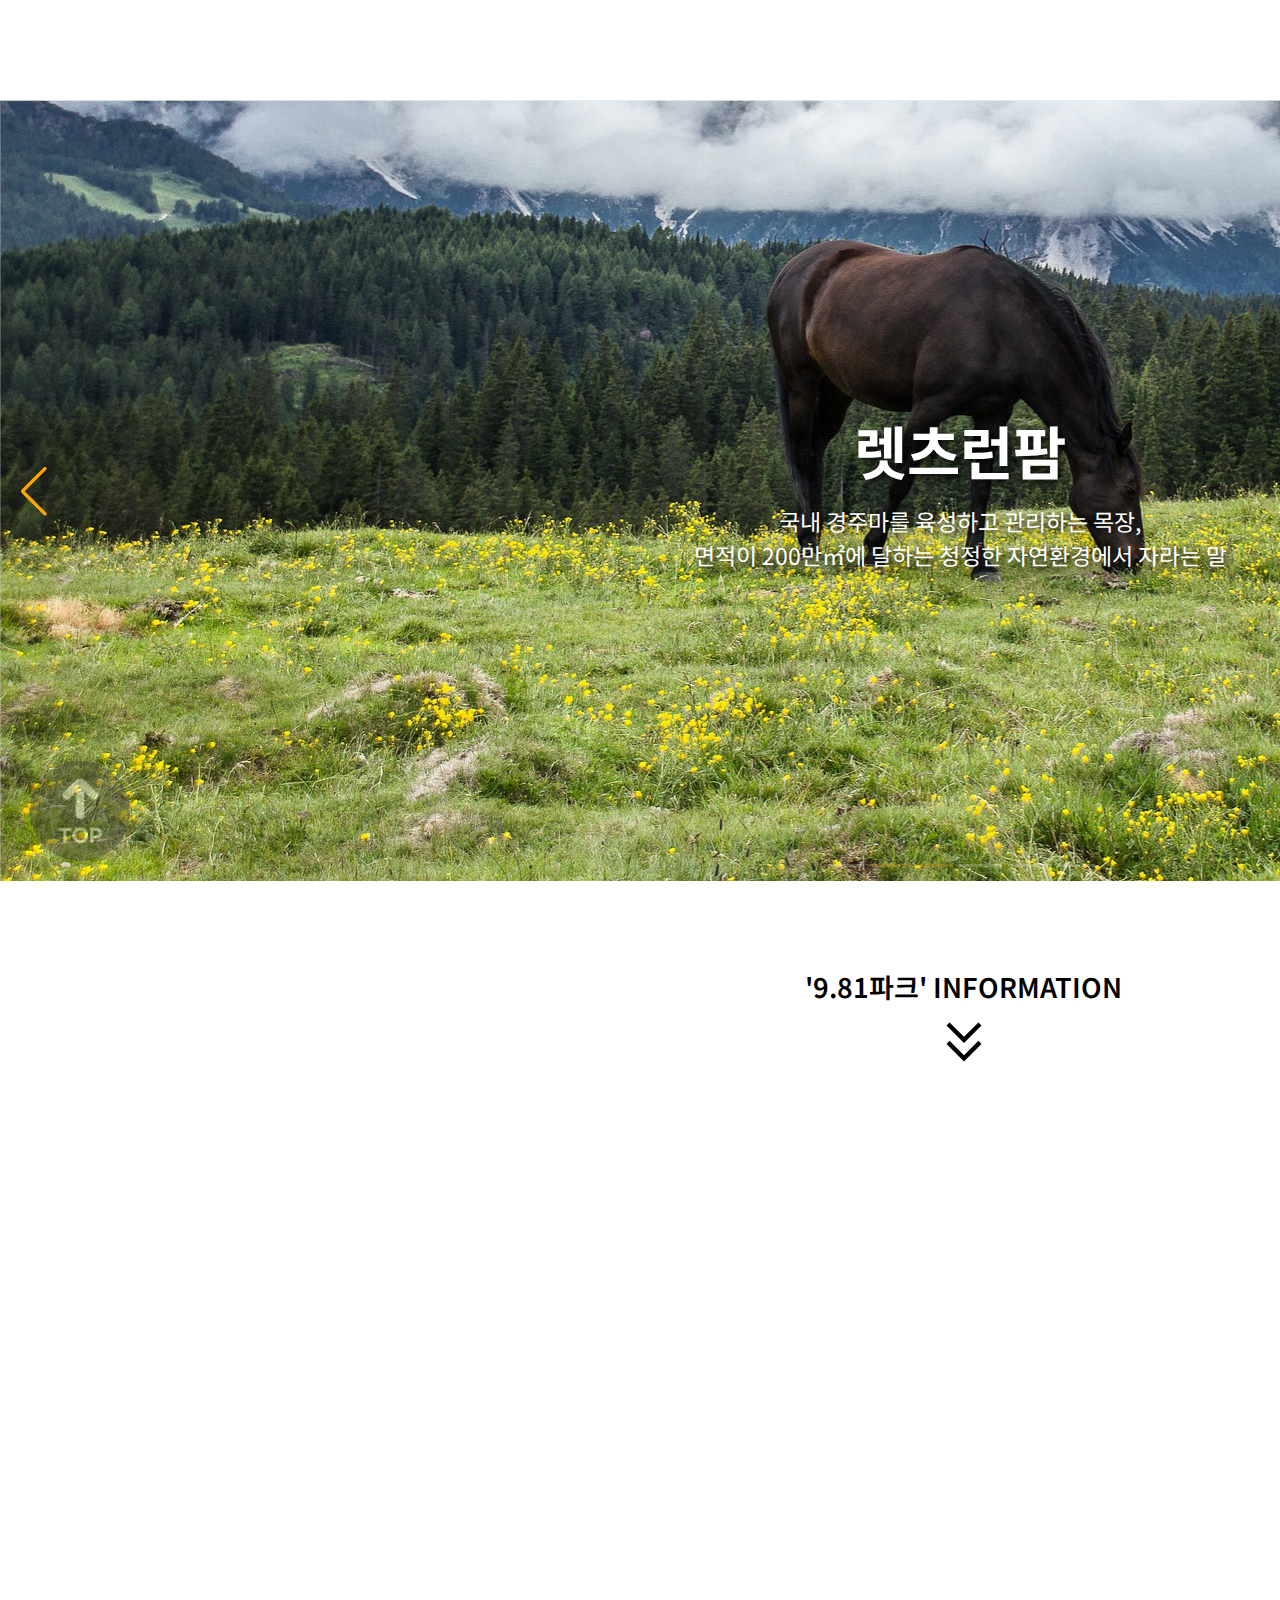
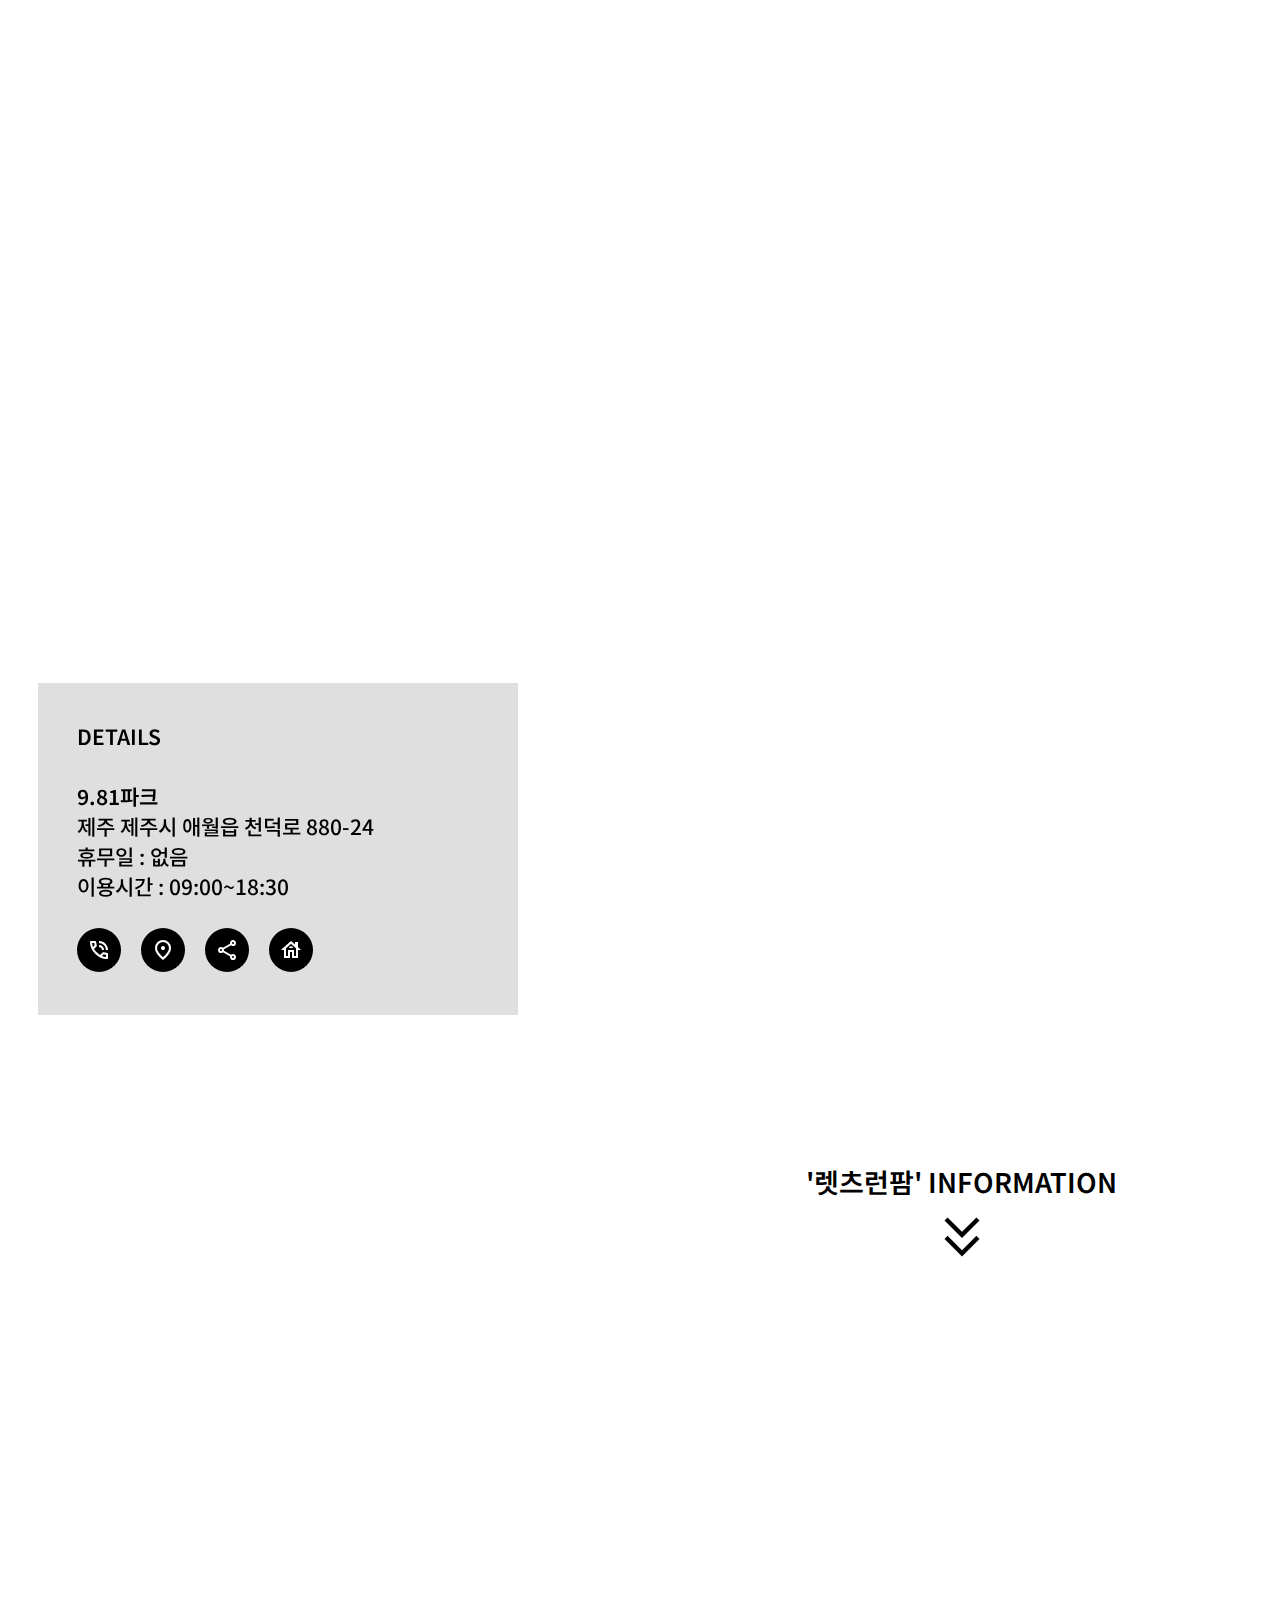
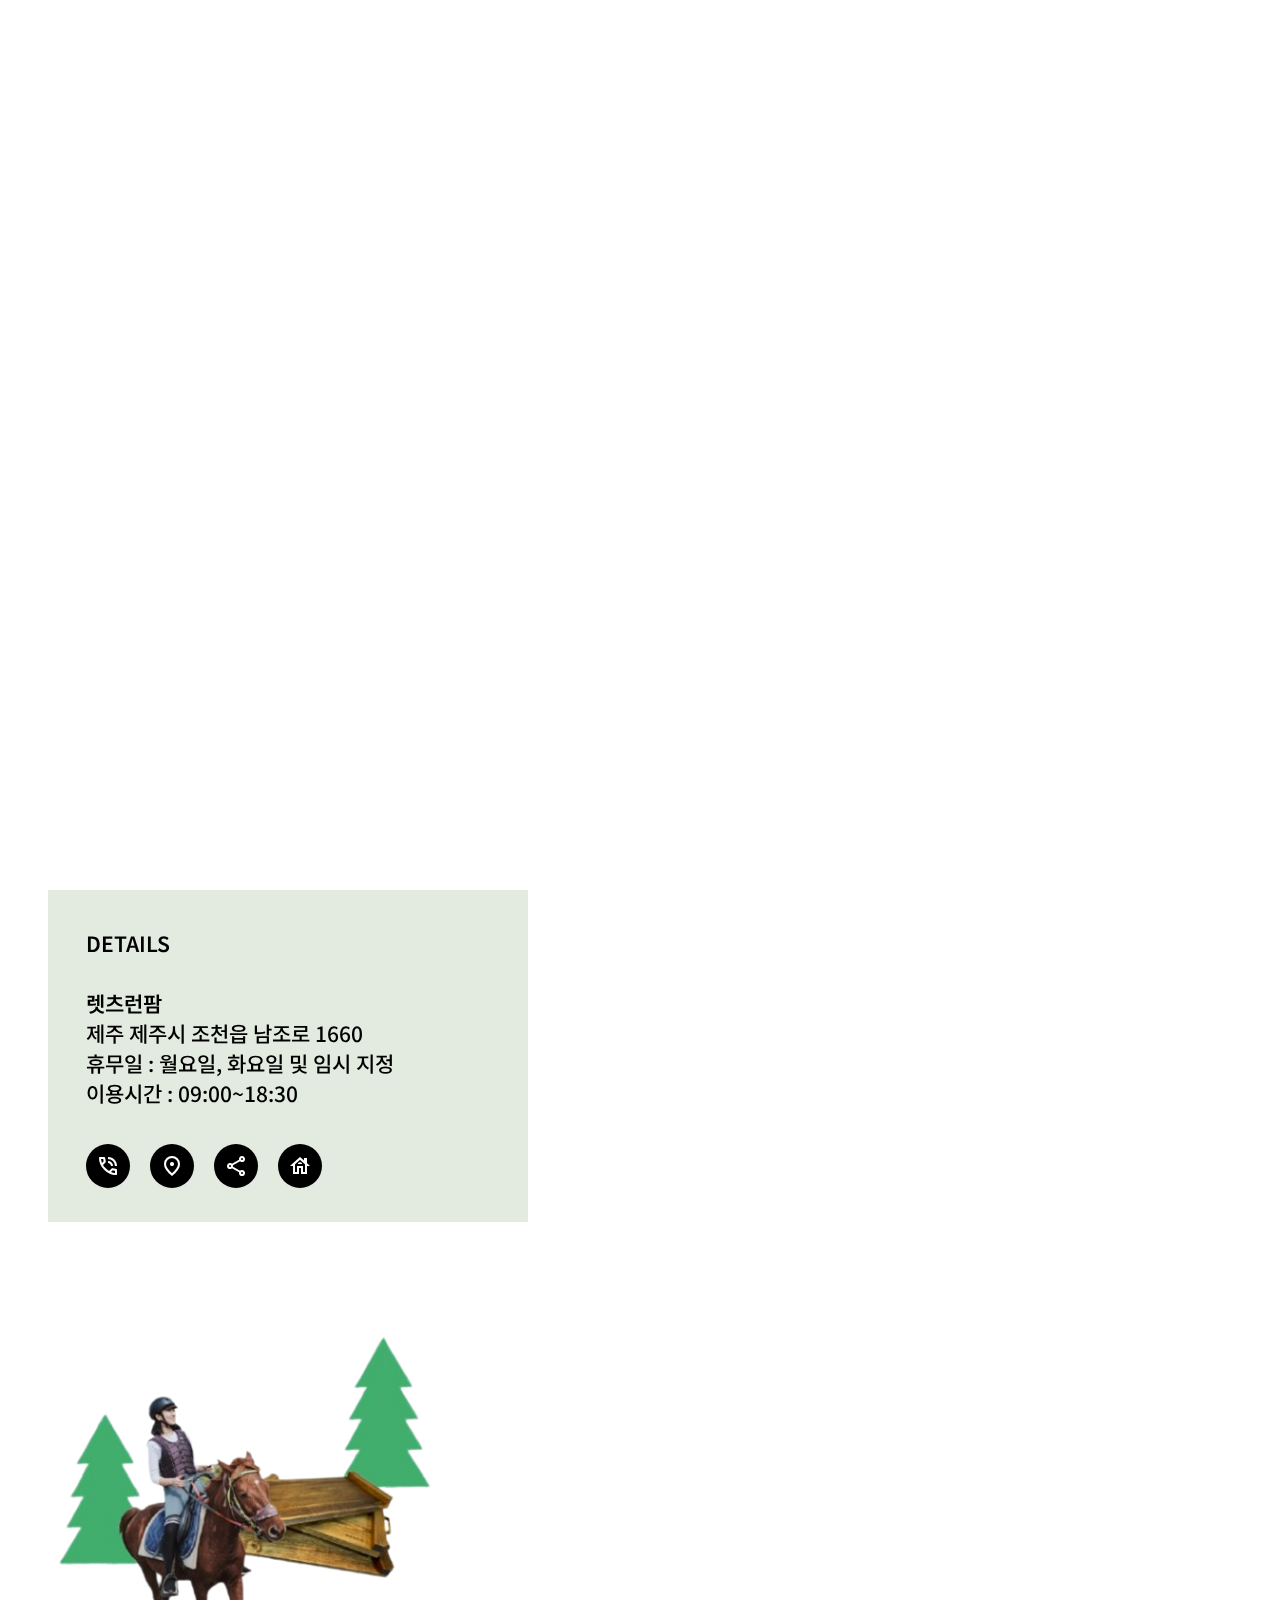
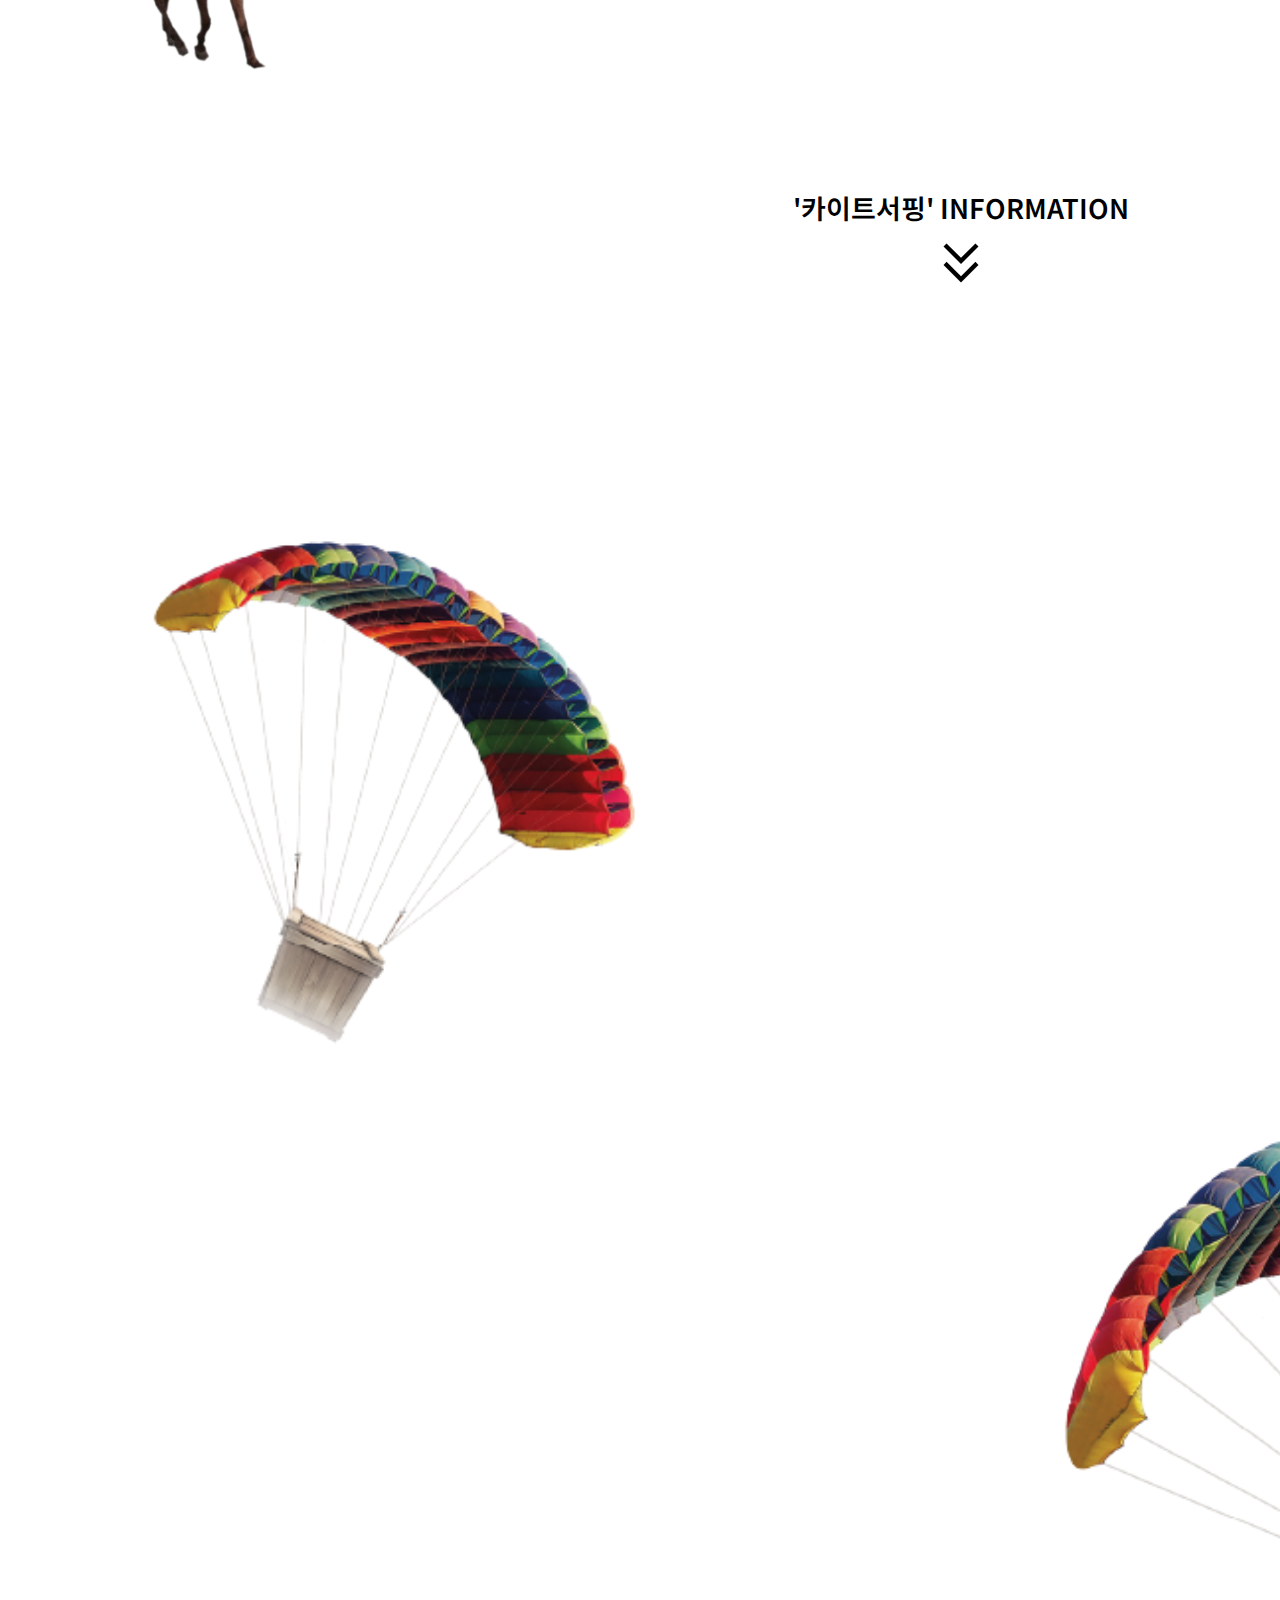
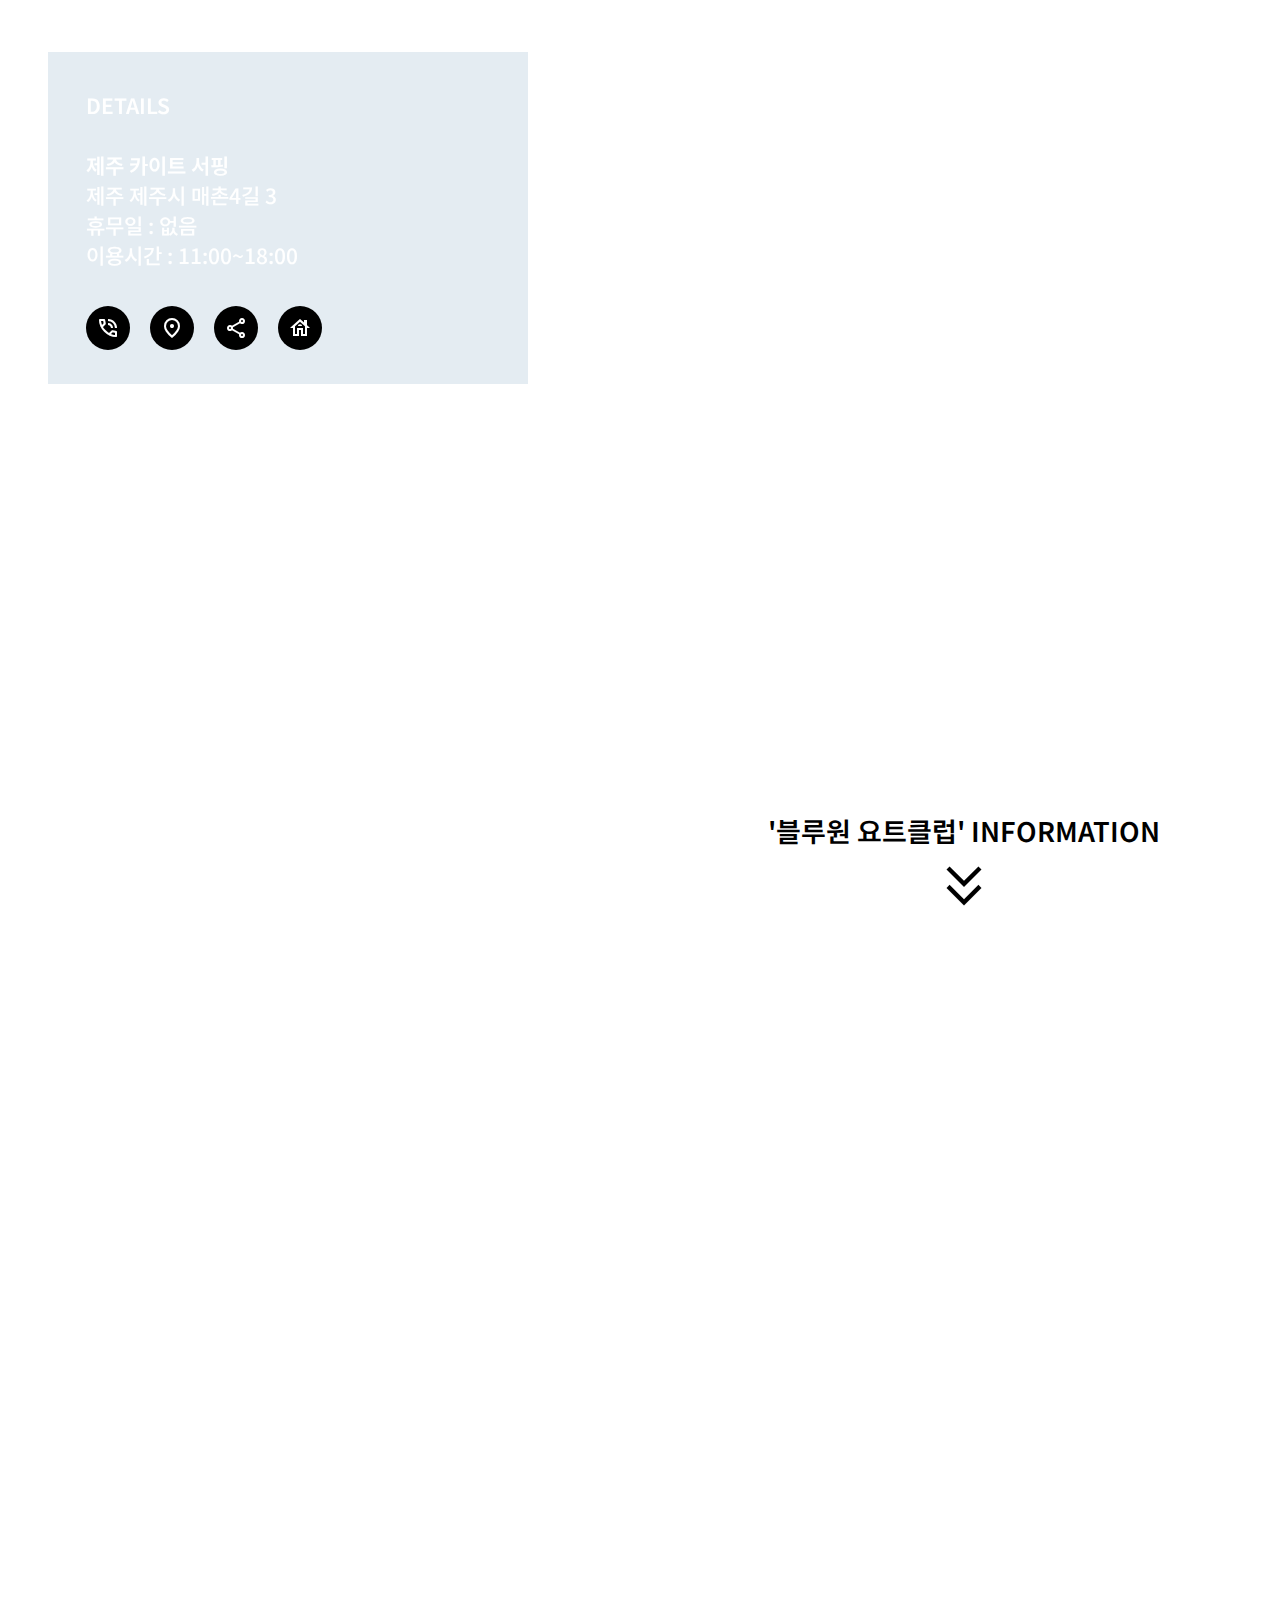
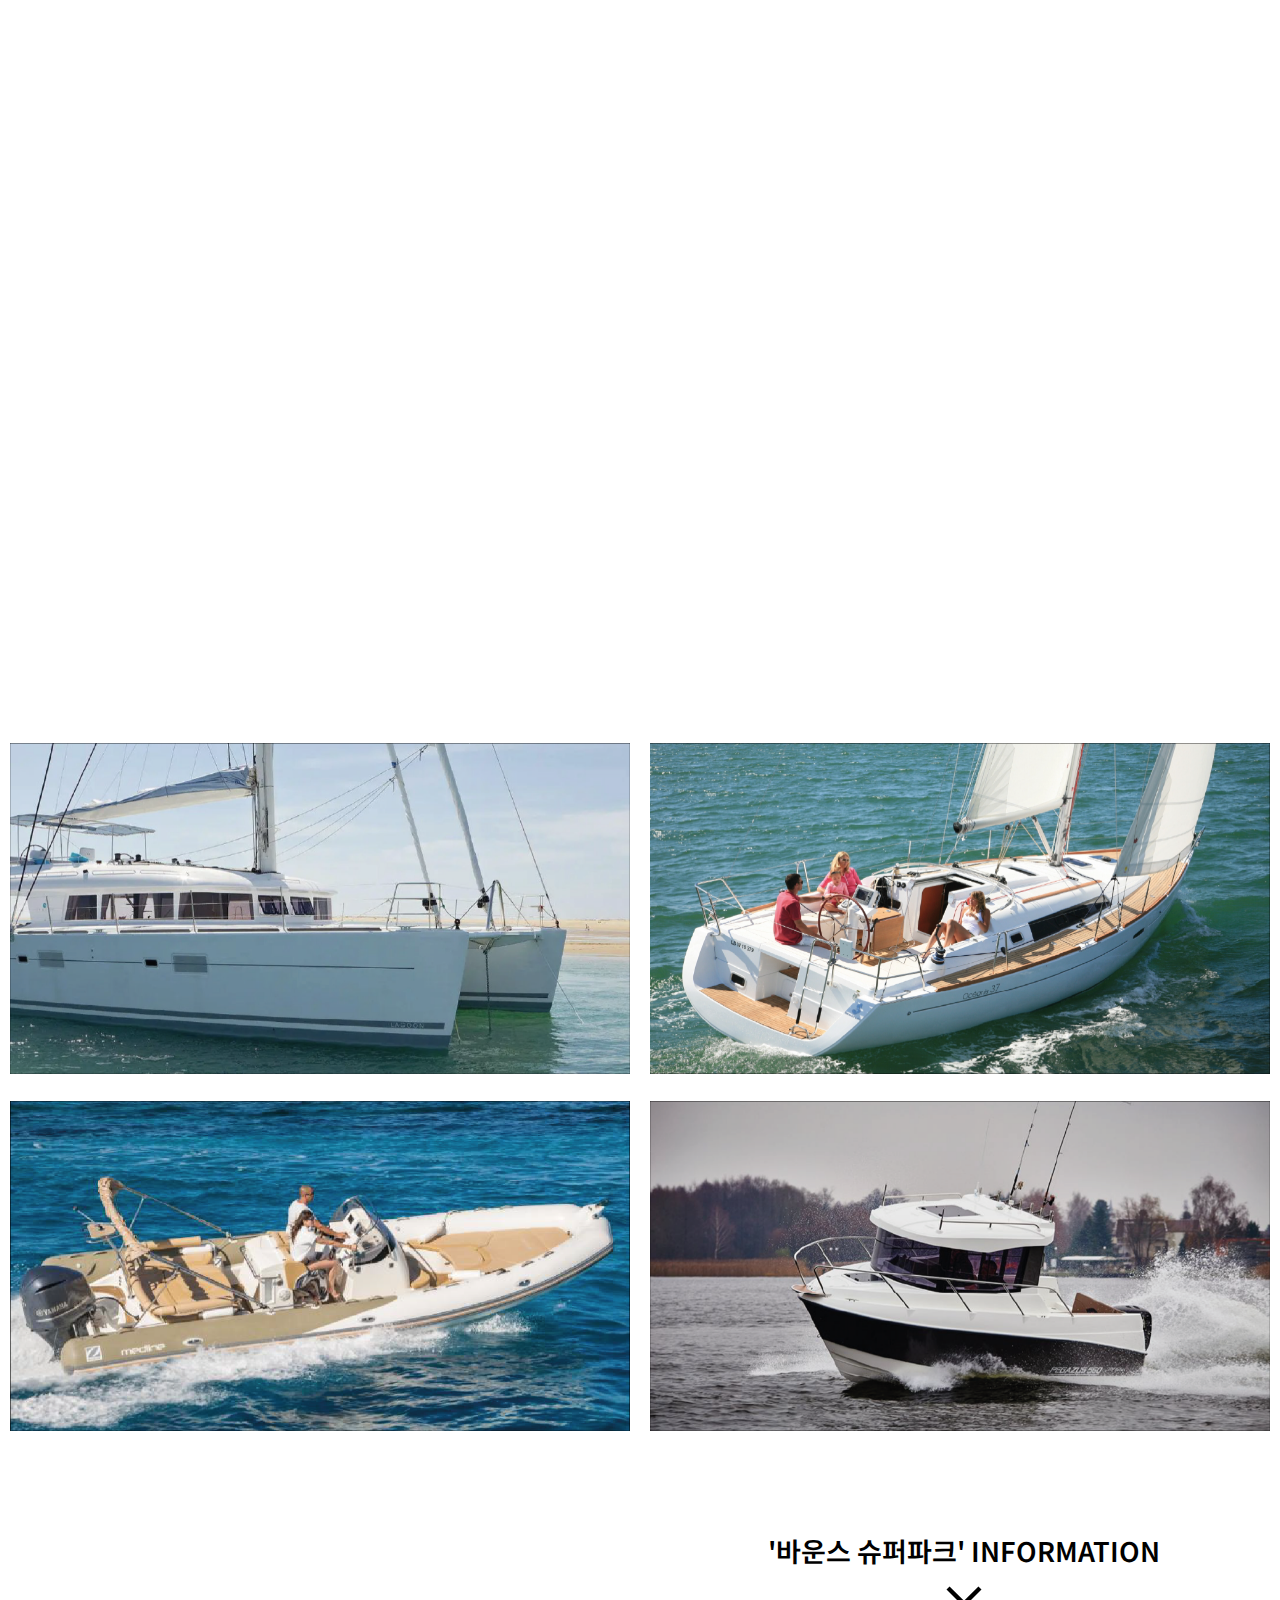
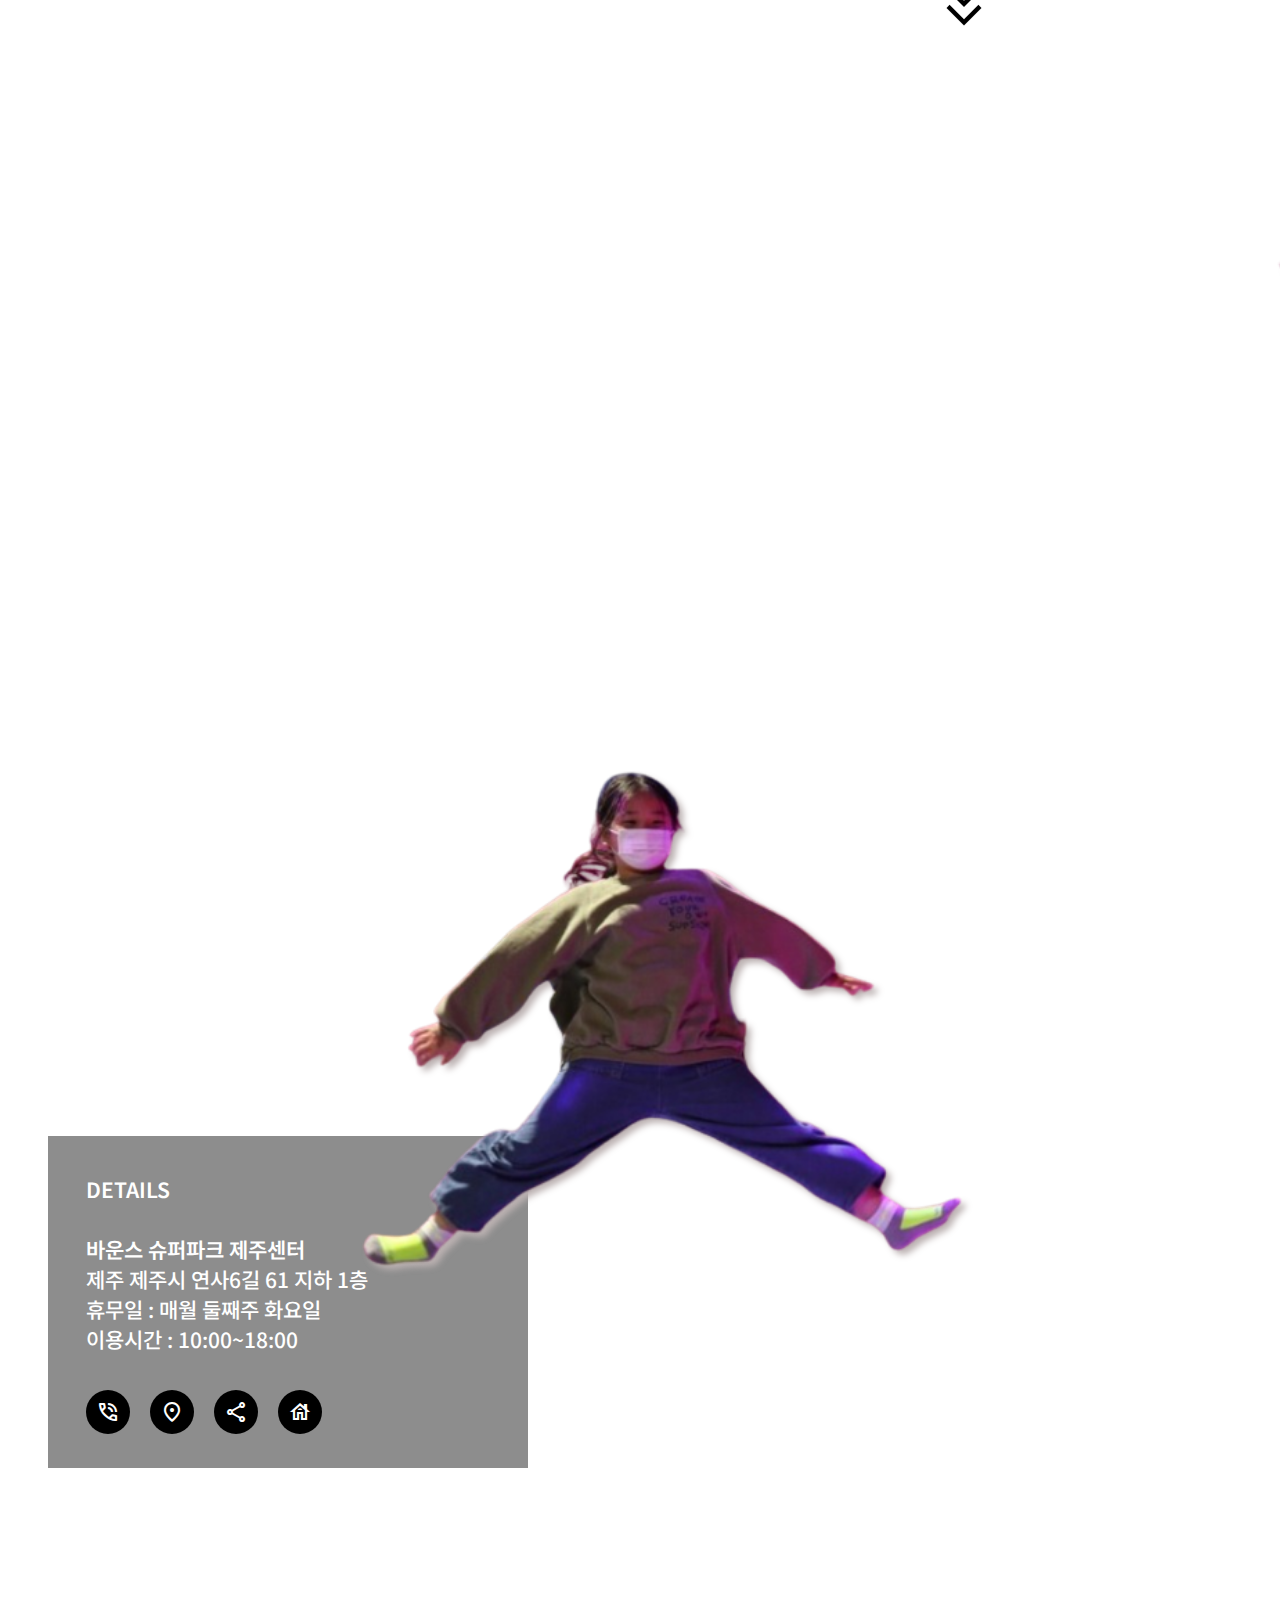
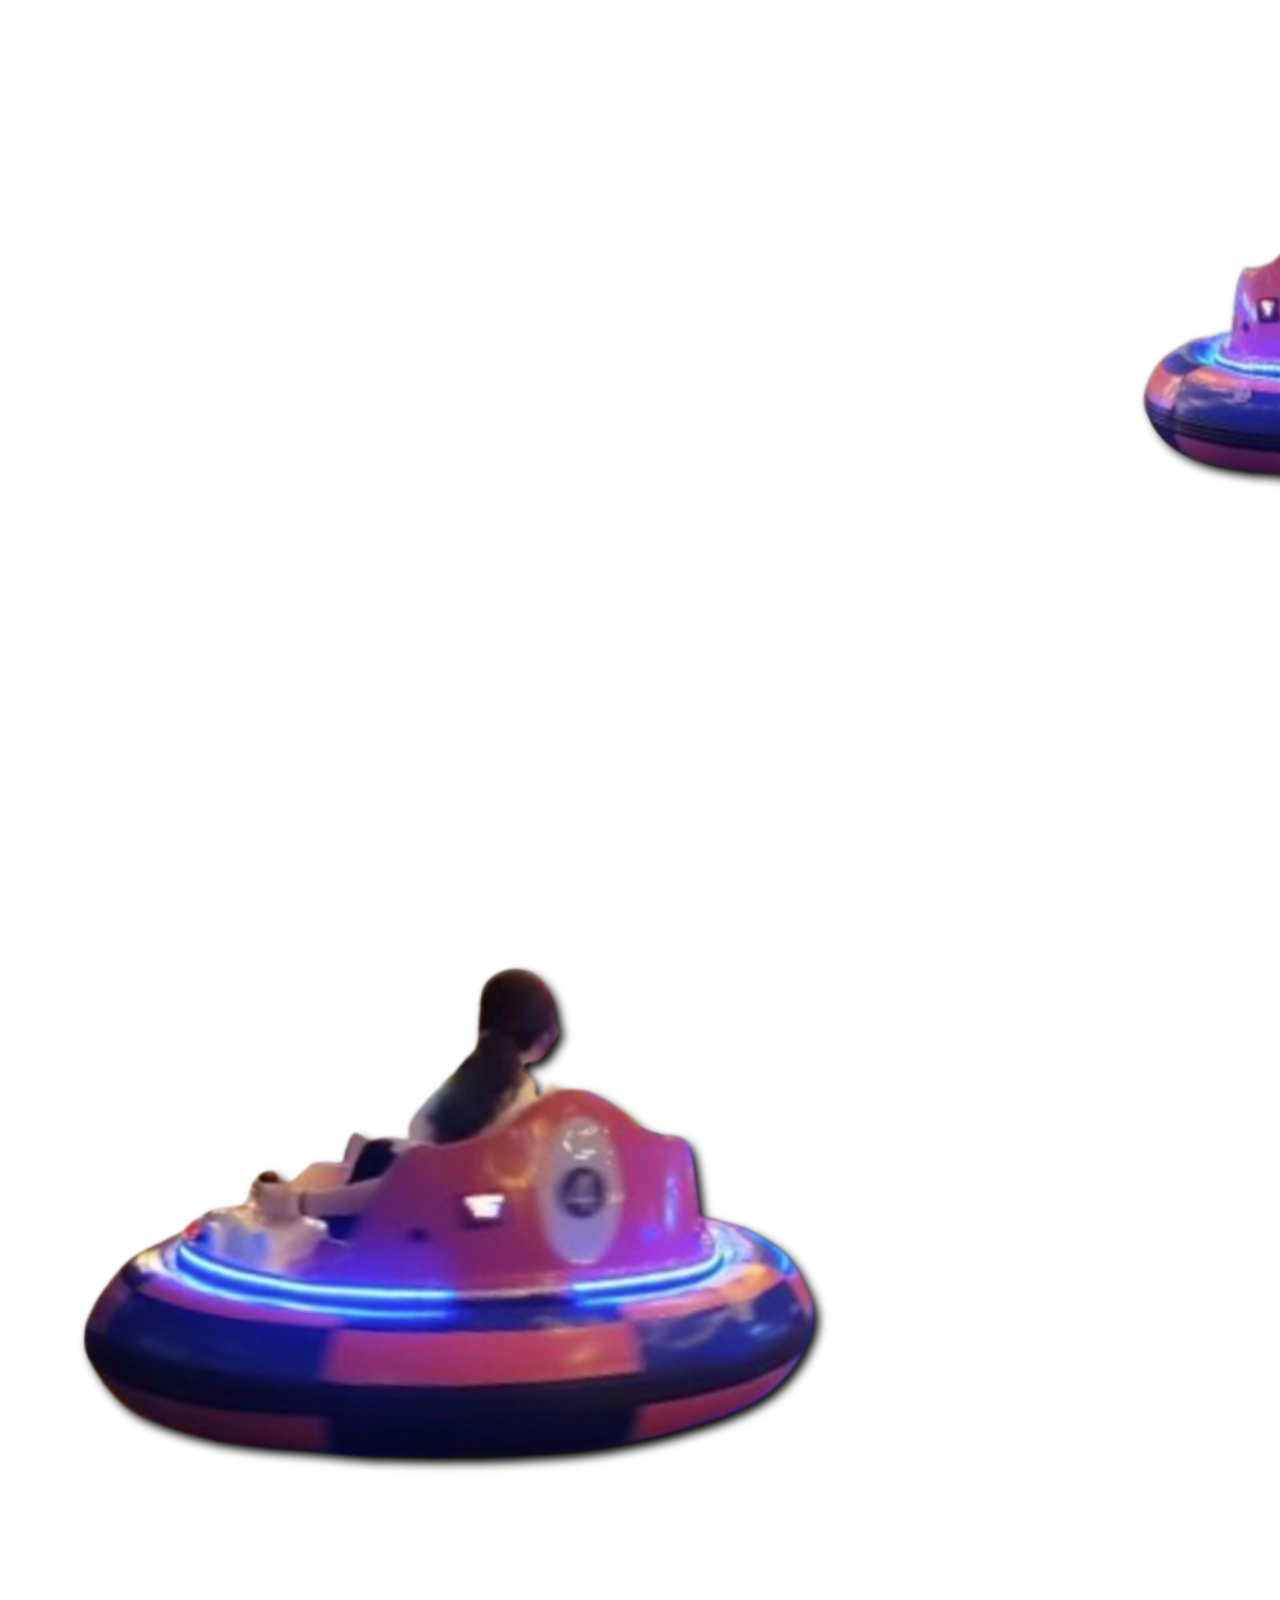
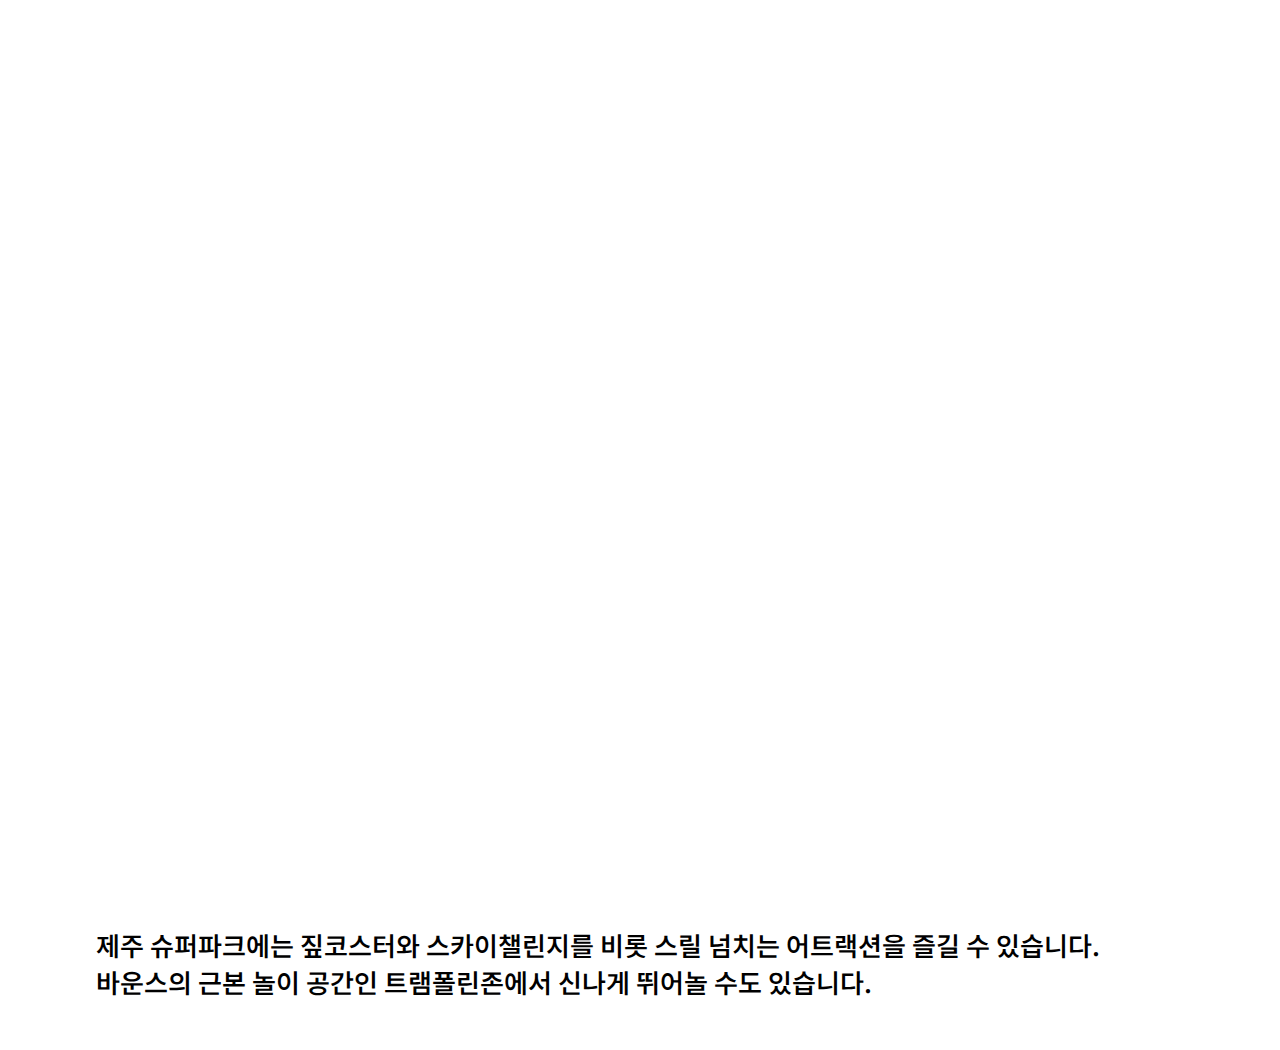
==== commit 3b1af16a: "230303 액티비티" ====
--- a/activity/index.html
+++ b/activity/index.html
@@ -54,61 +54,82 @@
         <!-- Slides -->
         <div class="swiper-slide">
           <a href="#">
-            <div class="text-wrap">
+            <div class="text-wrap firstmainbtn">
+              <span class="circle1"></span>
+              <span class="circle2"></span>
+              <span class="circle3"></span>
+              <span class="circle4"></span>
+              <span class="circle5"></span>
               <h2>9.81 파크
               </h2>
               <p>애월 바다와 한라산 사이의 스마트 놀이터 9.81 파크<br />트렌디한 공간을 누비며 실외, 실내에서 즐기는 액티비티</p>
             </div>
             <img src="./image/981main1.png" alt="9.81파크">
-            <!-- <button>더보기</button> -->
           </a>
         </div>
         <div class="swiper-slide">
           <a href="#">
-            <div class="text-wrap">
+            <div class="text-wrap secondmainbtn">
+              <span class="circle1"></span>
+              <span class="circle2"></span>
+              <span class="circle3"></span>
+              <span class="circle4"></span>
+              <span class="circle5"></span>
               <h2>렛츠런팜
               </h2>
               <p>국내 경주마를 육성하고 관리하는 목장,<br />면적이 200만㎡에 달하는 청정한 자연환경에서 자라는 말</p>
             </div>
             <img src="./image/horsemain.png" alt="렛츠런팜">
-            <!-- <button>더보기</button> -->
 
           </a>
         </div>
         <div class="swiper-slide">
           <a href="#">
-            <div class="text-wrap">
+            <div class="text-wrap thirdmainbtn">
+              <span class="circle1"></span>
+              <span class="circle2"></span>
+              <span class="circle3"></span>
+              <span class="circle4"></span>
+              <span class="circle5"></span>
+              <h2>제주카이트서핑
+              </h2>
+              <p>종달리 앞바다에 펼처진 전용 비치에 우도와 성산일출봉을 바라보며<br />이국적이며 편안한 휴식을 즐길 수 있는 액티비티, 서핑!</p>
+            </div>
+            <img src="image/main5.jpg" alt="바운스슈퍼파크제주센터">
+          </a>
+        </div>
+
+        <div class="swiper-slide">
+          <a href="#">
+            <div class="text-wrap fourthmainbtn">
+              <span class="circle1"></span>
+              <span class="circle2"></span>
+              <span class="circle3"></span>
+              <span class="circle4"></span>
+              <span class="circle5"></span>
+              <h2>블루원 요트투어
+              </h2>
+              <p>제주 바다 위에서 요트, 스피드보트, 제트스키, 스노클링, 스쿠버다이빙 등<br />모든 해양레저를 한 곳에서 프라이빗하게 즐길 수 있는 액티비티</p>
+            </div>
+            <img src="./image/yachtmain.png" alt="블루원요트투어">
+          </a>
+        </div>
+        <div class="swiper-slide">
+          <a href="#">
+            <div class="text-wrap fifthmainbtn">
+              <span class="circle1"></span>
+              <span class="circle2"></span>
+              <span class="circle3"></span>
+              <span class="circle4"></span>
+              <span class="circle5"></span>
               <h2>바운스 슈퍼파크 제주센터
               </h2>
               <p>영유아 아이들부터 초등학교 고학년 아이들까지 모두가 좋아하는<br />국내 최초, 최대 규모 트램폴린 중심의 실내 스포츠 테마파크</p>
             </div>
             <img src="./image/main3.jpg" alt="제주카이트서핑">
-            <!-- <button>더보기</button> -->
           </a>
         </div>
-        <div class="swiper-slide">
-          <a href="#">
-            <div class="text-wrap">
-              <h2>블루원 요트투어
-              </h2>
-              <p>제주 바다 위에서 요트, 스피드보트, 제트스키, 스노클링, 스쿠버다이빙 등<br />모든 해양레저를 한 곳에서 프라이빗하게 즐길 수 있는 액티비티</p>
-            </div>
-            <img src="./image/yachtmain.png" alt="블루원요트투어">
-            <!-- <button>더보기</button> -->
-
-          </a>
-        </div>
-        <div class="swiper-slide">
-          <a href="#">
-            <div class="text-wrap">
-              <h2>제주카이트서핑
-              </h2>
-              <p>종달리 앞바다에 펼처진 전용 비치에 우도와 성산일출봉을 바라보며<br />이국적이며 편안한 휴식을 즐길 수 있는 액티비티, 서핑!</p>
-            </div>
-            <img src="image/main5.jpg" alt="바운스슈퍼파크제주센터">
-            <!-- <button>더보기</button> -->
-          </a>
-        </div>
+
 
       </div>
       <div class="swiper-pagination"></div>
@@ -123,7 +144,7 @@
       <!-- 981파크 INFORMATION -->
       <div class="parkarrow">
         <p class="parkinfo">'9.81파크' INFORMATION</p>
-        <span class="material-symbols-outlined">
+        <span class="material-symbols-outlined firstarrow">
           keyboard_double_arrow_down
         </span>
       </div>
@@ -157,8 +178,8 @@
 
           <div class="contact981">
             <div class="background981">
-              <p>DETAILS<br /><br />
-                9.81파크<br />
+              <p><span class="strong">DETAILS<br /><br />
+                  9.81파크</span><br />
                 제주 제주시 애월읍 천덕로 880-24<br />
                 휴무일 : 없음<br />
                 이용시간 : 09:00~18:30</p>
@@ -181,7 +202,7 @@
       <!-- 렛츠런팜 INFORMATION -->
       <div class="runarrow">
         <p class="runinfo">'렛츠런팜' INFORMATION</p>
-        <span class="material-symbols-outlined">
+        <span class="material-symbols-outlined secondarrow">
           keyboard_double_arrow_down
         </span>
       </div>
@@ -220,8 +241,8 @@
         </div>
         <div class="contactrun">
           <div class="backgroundrun">
-            <p>DETAILS<br /><br />
-              렛츠런팜<br />
+            <p><span class="strong">DETAILS<br /><br />
+                렛츠런팜</span><br />
               제주 제주시 조천읍 남조로 1660<br />
               휴무일 : 월요일, 화요일 및 임시 지정<br />
               이용시간 : 09:00~18:30</p>
@@ -236,8 +257,6 @@
               <li><a href="https://www.visitjeju.net/kr/detail/view?contentsid=CONT_000000000500569" target="_blank"><i
                     class="material-symbols-outlined">
                     house</i></a></li>
-
-
             </ul>
           </div>
         </div>
@@ -246,7 +265,7 @@
       <!-- 카이트서핑 INFORMATION -->
       <div class="kitearrow">
         <p class="kiteinfo">'카이트서핑' INFORMATION</p>
-        <span class="material-symbols-outlined">
+        <span class="material-symbols-outlined thirdarrow">
           keyboard_double_arrow_down
         </span>
       </div>
@@ -278,8 +297,8 @@
         </div>
         <div class="contactkite">
           <div class="backgroundkite">
-            <p>DETAILS<br /><br />
-              제주 카이트 서핑<br />
+            <p><span class="strong">DETAILS<br /><br />
+                제주 카이트 서핑</span><br />
               제주 제주시 매촌4길 3<br />
               휴무일 : 없음<br />
               이용시간 : 11:00~18:00</p>
@@ -302,7 +321,7 @@
       <!-- 블루원요트클럽 INFORMATION -->
       <div class="bluearrow">
         <p class="blueinfo">'블루원 요트클럽' INFORMATION</p>
-        <span class="material-symbols-outlined">
+        <span class="material-symbols-outlined fourtharrow">
           keyboard_double_arrow_down
         </span>
       </div>
@@ -316,8 +335,8 @@
           <p class="bluedes">“천혜의 제주바다에서 즐기는 럭셔리 해양레저의 환상적인 조합”</p>
           <div class="contactblue">
             <div class="backgroundblue">
-              <p>DETAILS<br /><br />
-                블루원 요트투어<br />
+              <p><span class="strong">DETAILS<br /><br />
+                  블루원 요트투어</span><br />
                 제주 제주시 도두항서길 41<br />
                 휴무일 : 없음<br />
                 이용시간 : 09:00~18:00
@@ -338,21 +357,78 @@
         </div>
         <div class="bluecontainer">
           <div class="bluecon1">
-            <img class="yacht1" src="./image/y1.png" alt="요트1">
-            <img class="yacht2" src="./image/y2.png" alt="요트2">
-            <img class="yacht3" src="./image/y3.png" alt="요트3">
-          </div>
+            <figure class="snip1384">
+
+              <img class="yacht1" src="./image/y1.png" alt="요트1">
+              <figcaption>
+                <h3>LAGOON 620</h3>
+                <p>프랑스 라군社 명품 카타마란 요트 바다에<br />
+                  떠 있는 7성급 호텔, 아시아 전체 7대 보유</p>
+              </figcaption>
+            </figure>
+            <figure class="snip1384">
+              <img class="yacht2" src="./image/y2.png" alt="요트2">
+              <figcaption>
+                <h3>BENETEAU OCEINIS 37</h3>
+                <p>프랑스 베네토社 럭셔리 세일링 요트<br />
+                  우수한 세일링 퍼포먼스,<br />
+                  세계적으로 인지도 높은 요트 브랜드</p>
+              </figcaption>
+            </figure>
+            <figure class="snip1384">
+              <img class="yacht3" src="./image/y3.png" alt="요트3">
+              <figcaption>
+                <h3>DUFOUR GRAND LARGE 405</h3>
+                <p>독일 듀포社 럭셔리 세일링 요트<br />
+                  쾌적하고 고급스러운 실내공간,<br />
+                  장거리 항해에 강한 퍼포먼스</p>
+              </figcaption>
+            </figure>
+          </div>
+
           <div class="bluecon2">
-            <img class="yacht4" src="./image/y4.png" alt="요트4">
-            <img class="yacht5" src="./image/y5.png" alt="요트5">
-            <img class="yacht1" src="./image/y6.png" alt="요트6">
-          </div>
-        </div>
+            <figure class="snip1384">
+              <img class="yacht4" src="./image/y4.png" alt="요트4">
+              <figcaption>
+                <h3>ZODIAC MEDLINE 850</h3>
+                <p>미국 조디악社 스피드 보트 (고속단정)<br />
+                  최상의 스릴을 느낄 수 있는 보트,<br />
+                  상부튜브 타입의 최고의 안정성</p>
+              </figcaption>
+            </figure>
+            <figure class="snip1384">
+              <img class="yacht5" src="./image/y5.png" alt="요트5">
+              <figcaption>
+                <h3>TRIMAX TOP FISHER 560</h3>
+                <p>폴란드 페가수스社 피싱보트<br />
+                  트롤링, 지깅, 흘림낚시 전용보트,<br />
+                  비바람을 견딜 수 있는 하우스 타입</p>
+              </figcaption>
+            </figure>
+            <figure class="snip1384">
+              <img class="yacht6" src="./image/y6.png" alt="요트6">
+              <figcaption>
+                <h3>YAMAHA FX CRUISER</h3>
+                <p>미국 야마하社 제트스키 (P.W.C)<br />
+                  극한의 스릴과 속도의 퍼포먼스,<br />
+                  최고속도 100km, 체감속도 200km
+                </p>
+              </figcaption>
+            </figure>
+          </div>
+        </div>
+        <!-- 
+      <img class="yacht1" src="./image/y1.png" alt="요트1">
+      <img class="yacht2" src="./image/y2.png" alt="요트2">
+      <img class="yacht3" src="./image/y3.png" alt="요트3">
+      <img class="yacht4" src="./image/y4.png" alt="요트4">
+      <img class="yacht5" src="./image/y5.png" alt="요트5">
+      <img class="yacht1" src="./image/y6.png" alt="요트6"> -->
 
         <!-- 바운스 슈퍼파크 INFORMATION -->
         <div class="bouncearrow">
           <p class="bounceinfo">'바운스 슈퍼파크' INFORMATION</p>
-          <span class="material-symbols-outlined">
+          <span class="material-symbols-outlined fiftharrow">
             keyboard_double_arrow_down
           </span>
         </div>
@@ -386,8 +462,8 @@
           </p>
           <div class="contactbounce">
             <div class="backgroundbounce">
-              <p>DETAILS<br /><br />
-                바운스 슈퍼파크 제주센터<br />
+              <p><span class="strong">DETAILS<br /><br />
+                  바운스 슈퍼파크 제주센터</span><br />
                 제주 제주시 연사6길 61 지하 1층<br />
                 휴무일 : 매월 둘째주 화요일<br />
                 이용시간 : 10:00~18:00</p>
--- a/activity/CSS/style.css
+++ b/activity/CSS/style.css
@@ -10,8 +10,6 @@
 
 /* font-family: 'Kirang Haerang' */
 @import url('https://fonts.googleapis.com/css?family=Kirang+Haerang:400');
-/* font-family: 'Do Hyeon'; */
-@import url('https://fonts.googleapis.com/css?family=Do+Hyeon:400');
 /* font-family: 'Noto Sans KR', sans-serif; */
 @import url('https://fonts.googleapis.com/css2?family=Noto+Sans+KR:wght@400;500&display=swap');
 /* font-family: 'Lobster', cursive; */
@@ -51,6 +49,10 @@
 
 p {
   line-height: normal;
+}
+
+.strong {
+  font-weight: 600;
 }
 
 figure video {
@@ -132,61 +134,6 @@
   background-color: #eee;
 }
 
-.text-wrap {
-  position: absolute;
-  top: 30vh;
-  left: 0;
-  right: 0;
-  width: 80vw;
-  opacity: 0;
-  margin: auto;
-  text-align: center;
-  transition: .5s;
-  z-index: 1;
-  background-color: rgba(0, 0, 0, 0.545);
-  border-radius: 20px;
-}
-
-.text-wrap:hover {
-  background-color: rgba(223, 173, 81, 0.537);
-  cursor: pointer;
-  /* box-shadow: 0 2px 4px rgba(223, 173, 81, 2.0); */
-  border: none;
-}
-
-.text-wrap:active {
-  outline: none;
-}
-
-.swiper-slide-active .text-wrap {
-  position: fixed;
-  opacity: 1;
-  top: 36%;
-  transition: .5s;
-  width: fit-content;
-  padding: 40px 40px;
-}
-
-.text-wrap h2 {
-  font-family: 'Noto Sans KR', sans-serif;
-  color: #fff;
-  font-size: 58px;
-  line-height: 1.5;
-  text-shadow: 3px 3px 8px black;
-  text-align: center;
-}
-
-.text-wrap p {
-  font-family: 'Noto Sans KR', sans-serif;
-  color: #fff;
-  font-size: 24px;
-  font-weight: 20px;
-  margin-top: 10px;
-  text-align: center;
-  text-shadow: 3px 3px 8px black;
-
-}
-
 .swiper-pagination-bullet {
   width: 40px;
   height: 3px;
@@ -251,6 +198,134 @@
   right: 20px;
 }
 
+/* TEXT-WRAP BUTTON */
+
+/* .text-wrap {
+  position: absolute;
+  top: 30vh;
+  left: 0;
+  right: 0;
+  width: 80vw;
+  opacity: 0;
+  margin: auto;
+  text-align: center;
+  transition: .5s;
+  z-index: 1;
+  background-color: rgba(0, 0, 0, 0.545);
+  border-radius: 20px;
+} */
+
+.text-wrap {
+  position: absolute;
+  /* background-color: rgba(0, 0, 0, 0.545); */
+  top: 290.5px;
+  left: 573px;
+  width: 774px;
+  height: 200px;
+  text-align: center;
+  padding: 1em 2em;
+  justify-content: center;
+  border: none;
+  /* border-radius: .6rem; */
+  cursor: pointer;
+  /* overflow: hidden; */
+  z-index: 1;
+}
+
+.text-wrap h2 {
+  font-family: 'Noto Sans KR', sans-serif;
+  color: #fff;
+  font-size: 58px;
+  line-height: 1.5;
+  text-shadow: 3px 3px 8px black;
+  text-align: center;
+}
+
+.text-wrap p {
+  font-family: 'Noto Sans KR', sans-serif;
+  color: #fff;
+  font-size: 23px;
+  font-weight: 20px;
+  margin-top: 10px;
+  text-align: center;
+  text-shadow: 3px 3px 8px black;
+}
+
+.text-wrap span {
+  opacity: 0;
+}
+
+/* .text-wrap:hover {
+  background-color: rgba(223, 173, 81, 0.537);
+  cursor: pointer;
+  border: none;
+}
+
+.text-wrap:active {
+  outline: none;
+}
+
+.swiper-slide-active .text-wrap {
+  position: fixed;
+  opacity: 1;
+  top: 36%;
+  transition: .5s;
+  width: fit-content;
+  padding: 40px 40px;
+} */
+
+.text-wrap span:not(:nth-child(6)) {
+  position: absolute;
+  left: 390px;
+  top: 95px;
+  transform: translate(-50%, -50%);
+  height: 100px;
+  width: 100px;
+  background-color: #d79c2ddd;
+  opacity: 40%;
+  border-radius: 50%;
+  transition: .6s ease;
+  z-index: -1;
+}
+
+.text-wrap span:nth-child(1) {
+  transform: translate(-3.1em, -4em);
+  opacity: 0;
+}
+
+.text-wrap span:nth-child(2) {
+  transform: translate(-10em, 1.3em);
+  opacity: 0;
+
+
+}
+
+.text-wrap span:nth-child(3) {
+  transform: translate(-.2em, 5em);
+  opacity: 0;
+
+}
+
+.text-wrap span:nth-child(4) {
+  transform: translate(3em, 1.4em);
+  opacity: 0;
+
+}
+
+.text-wrap span:nth-child(5) {
+  transform: translate(3.5em, -3.8em);
+  opacity: 0;
+
+}
+
+.text-wrap:hover span:not(:nth-child(6)) {
+  transform: translate(-50%, -50%) scale(4);
+  transition: 1.5s ease;
+  opacity: 20%;
+
+}
+
+
 /* CONTENTS */
 
 /* ARROW 981파크 */
@@ -264,12 +339,13 @@
   margin-top: 150px;
   margin-bottom: 200px;
   top: -43.5%;
-  left: 42%;
+  left: 805px;
   z-index: 1;
 }
 
 .parkarrow>span {
   font-size: 70px;
+  cursor: pointer;
 }
 
 /* 981파크 */
@@ -288,11 +364,6 @@
   transform: translateY(-43%);
   z-index: 1;
 }
-
-/* .inner .park981 .bigcloud:hover {
-  transform: translateY(200px);
-  transition: 2s;
-} */
 
 .inner .park981 .smallcloud {
   position: absolute;
@@ -304,11 +375,6 @@
   z-index: 1;
 }
 
-/* .inner .park981 .smallcloud:hover {
-  transform: translateY(200px);
-  transition: 2s;
-} */
-
 .inner .park981 img .building {
   position: absolute;
   left: 0;
@@ -320,7 +386,6 @@
   position: absolute;
   opacity: 86%;
   left: 5%;
-  /* right: 0; */
   width: 40%;
   top: -50px;
   animation: movecar 2.3s infinite alternate;
@@ -343,11 +408,6 @@
   }
 }
 
-/* .inner .park981 .movecart:hover {
-  transform: translateX(-1000px);
-  transition: 1s;
-} */
-
 .inner .park981 .parktext1 {
   position: absolute;
   right: 2%;
@@ -372,7 +432,6 @@
   position: absolute;
   left: 2%;
   top: 93%;
-  /* margin-top: 30px; */
 }
 
 .inner .park981 .contact981 .background981 {
@@ -383,7 +442,6 @@
 }
 
 .inner .park981 .contact981 .background981>p {
-  /* position: absolute; */
   font-family: 'Noto Sans KR', sans-serif;
   color: black;
   margin: 8% 8% 2% 8%;
@@ -399,7 +457,6 @@
 }
 
 .inner .park981 .contact981 .background981 .sns>li>a {
-  /* position: absolute; */
   display: block;
   background-color: black;
   text-align: center;
@@ -409,7 +466,6 @@
 }
 
 .inner .park981 .contact981 .background981 .sns>li>a>i {
-  /* position: absolute; */
   color: white;
   border-radius: 100%;
   text-align: center;
@@ -433,6 +489,7 @@
 
 .runarrow span {
   font-size: 70px;
+  cursor: pointer;
 }
 
 
@@ -631,6 +688,7 @@
 
 .kitearrow span {
   font-size: 70px;
+  cursor: pointer;
 }
 
 
@@ -828,6 +886,7 @@
 
 .bluearrow span {
   font-size: 70px;
+  cursor: pointer;
 }
 
 
@@ -864,7 +923,7 @@
   position: absolute;
   font-family: 'Noto Sans KR', sans-serif;
   color: black;
-  top: 1150px;
+  top: 1170px;
   justify-content: center;
   font-weight: 600;
   font-size: 50px;
@@ -873,7 +932,7 @@
 
 .bluecontainer {
   position: relative;
-  top: 1450px;
+  top: 1500px;
   width: 100%;
   display: flex;
   justify-content: center;
@@ -904,7 +963,7 @@
 }
 
 .bluecon2>img {
-  width: 610px;
+  width: 100%;
   height: auto;
   margin: 20px 20px;
 }
@@ -957,6 +1016,114 @@
   padding: 10px;
 }
 
+/* 블루원 요트투어 요트 설명 */
+
+figure.snip1384 {
+  font-family: 'Noto Sans KR', sans-serif;
+  position: relative;
+  overflow: hidden;
+  margin: 10px;
+  width: 100%;
+  color: #ffffff;
+  text-align: center;
+  font-size: 16px;
+  background-color: #000000;
+}
+
+figure.snip1384 * {
+  -webkit-box-sizing: border-box;
+  box-sizing: border-box;
+  -webkit-transition: all 0.35s ease;
+  transition: all 0.35s ease;
+}
+
+figure.snip1384 img {
+  max-width: 100%;
+  backface-visibility: hidden;
+  vertical-align: top;
+}
+
+figure.snip1384:after,
+figure.snip1384 figcaption {
+  position: absolute;
+  top: 0;
+  bottom: 0;
+  left: 0;
+  right: 0;
+}
+
+figure.snip1384:after {
+  content: '';
+  background-color: rgba(0, 0, 0, 0.437);
+  -webkit-transition: all 0.35s ease;
+  transition: all 0.35s ease;
+  opacity: 0;
+}
+
+figure.snip1384 figcaption {
+  z-index: 1;
+  padding: 30px;
+  cursor: pointer;
+}
+
+figure.snip1384 h3,
+figure.snip1384 .links {
+  width: 100%;
+  margin: 1px 0;
+  padding: 0;
+}
+
+figure.snip1384 h3 {
+  line-height: 3em;
+  font-weight: 700;
+  font-size: 40px;
+  text-transform: uppercase;
+  opacity: 0;
+  padding-bottom: 3px;
+  color: rgba(245, 248, 249, 0.93);
+  text-shadow: 3px 3px 8px black;
+}
+
+figure.snip1384 p {
+  font-size: 25px;
+  font-weight: 300;
+  letter-spacing: 0.3px;
+  opacity: 0;
+  top: 50%;
+  -webkit-transform: translateY(40px);
+  transform: translateY(40px);
+  text-shadow: 3px 3px 3px black;
+}
+
+figure.snip1384:hover img,
+figure.snip1384.hover img {
+  zoom: 1;
+  filter: alpha(opacity=30);
+  -webkit-opacity: 0.5;
+  opacity: 0.5;
+}
+
+figure.snip1384:hover:after,
+figure.snip1384.hover:after {
+  opacity: 1;
+  position: absolute;
+  top: 10px;
+  bottom: 10px;
+  left: 10px;
+  right: 10px;
+}
+
+figure.snip1384:hover h3,
+figure.snip1384.hover h3,
+figure.snip1384:hover p,
+figure.snip1384.hover p,
+figure.snip1384:hover i,
+figure.snip1384.hover i {
+  -webkit-transform: translate(0px, 0px);
+  transform: translate(0px, 0px);
+  opacity: 1;
+}
+
 /* ARROW 바운스 슈퍼파크 */
 
 .bouncearrow {
@@ -967,13 +1134,15 @@
   font-weight: 600;
   font-family: 'Noto Sans KR', sans-serif;
   margin: 20px 0;
-  top: 2050px;
+  top: 2105px;
   left: 40%;
 }
 
 .bouncearrow span {
   font-size: 70px;
-}
+  cursor: pointer;
+}
+
 
 /* 바운스 슈퍼파크 */
 
@@ -981,8 +1150,8 @@
   position: absolute;
   width: 100%;
   height: auto;
-  top: 800%;
-  margin-bottom:
+  top: 70px;
+  /* margin-bottom: */
 }
 
 .inner .bouncesuper .bouncetitle {
@@ -1091,12 +1260,6 @@
   }
 }
 
-/* @keyframes bumper1 {
-  100% {
-    transform: rotate(360deg);
-  }
-} */
-
 .inner .bouncesuper .bumpercar2 {
   position: absolute;
   top: 3800px;
@@ -1114,16 +1277,6 @@
     transform: rotate(360deg);
   }
 }
-
-/* @-webkit-keyframes bumper2 {
-  0% {
-    left: 800px;
-  }
-
-  100% {
-    left: 1300px;
-  }
-} */
 
 .inner .bouncesuper .playground1 {
   position: absolute;
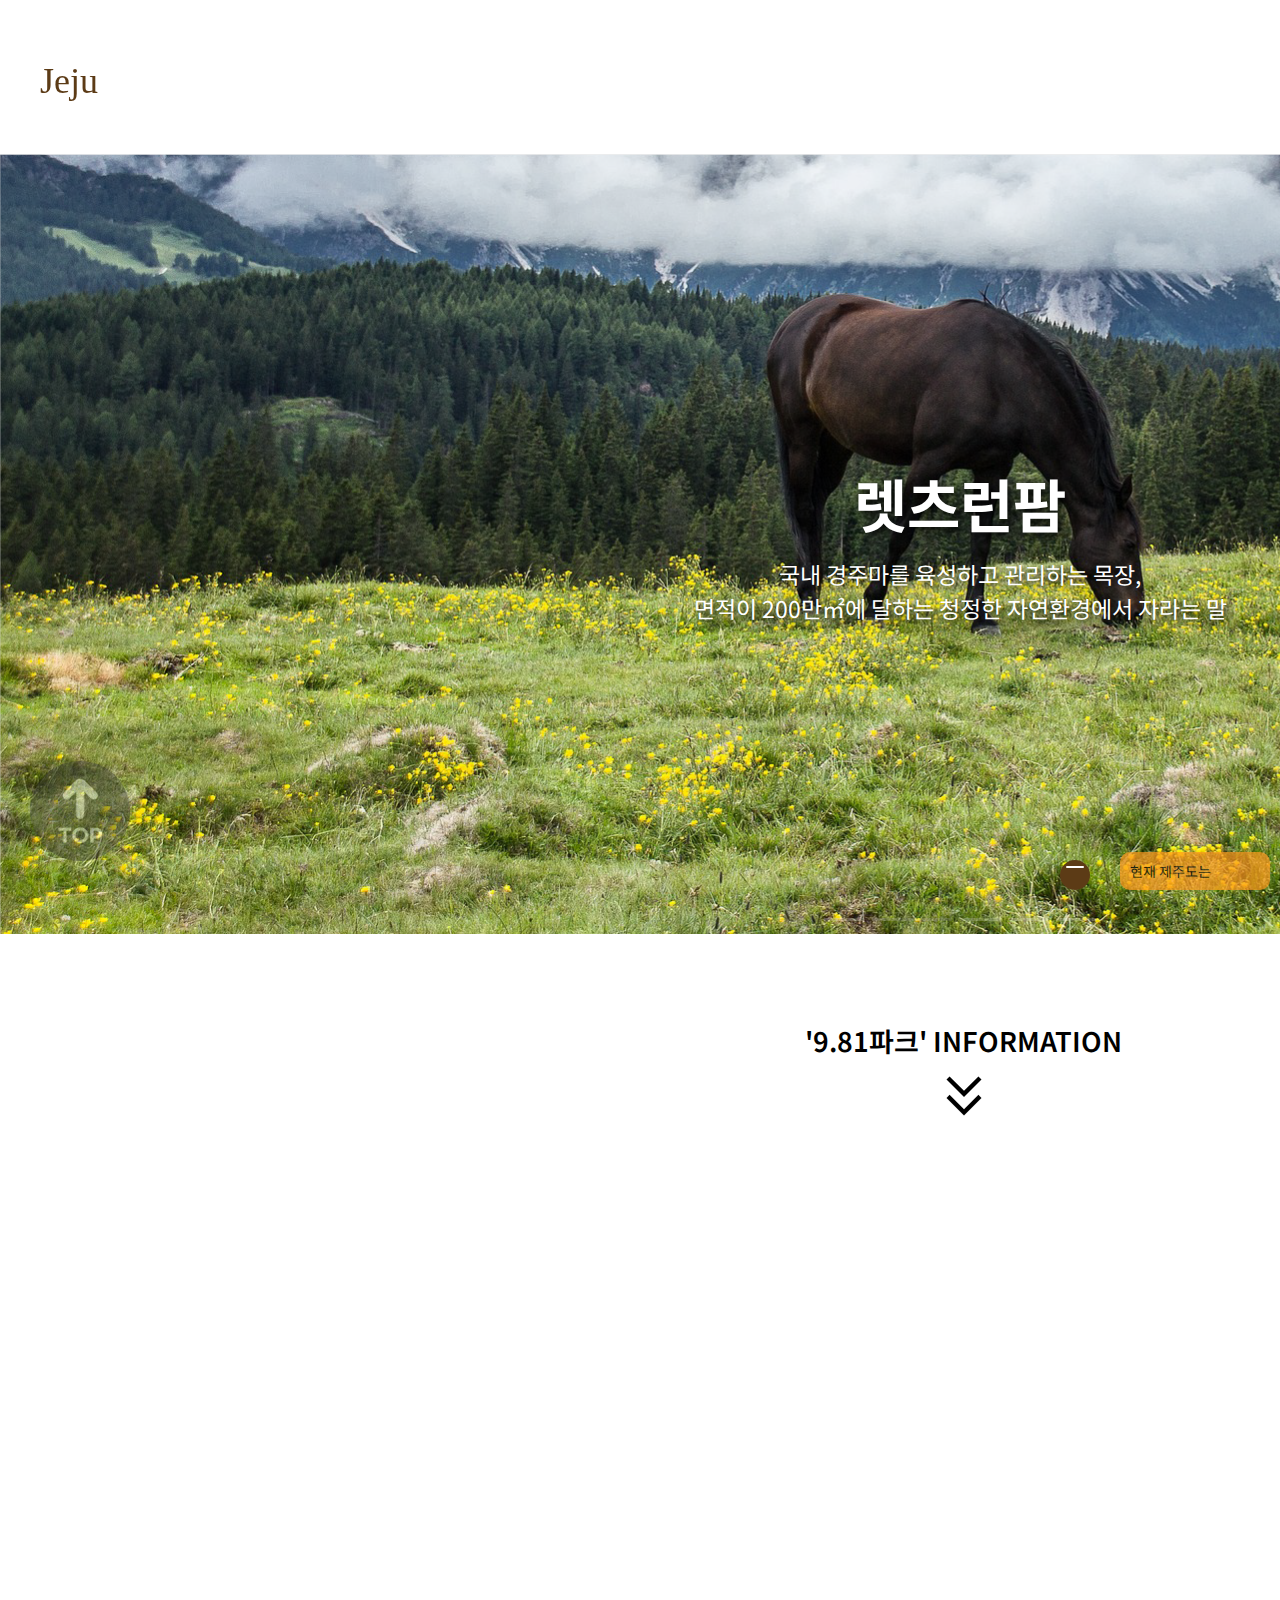
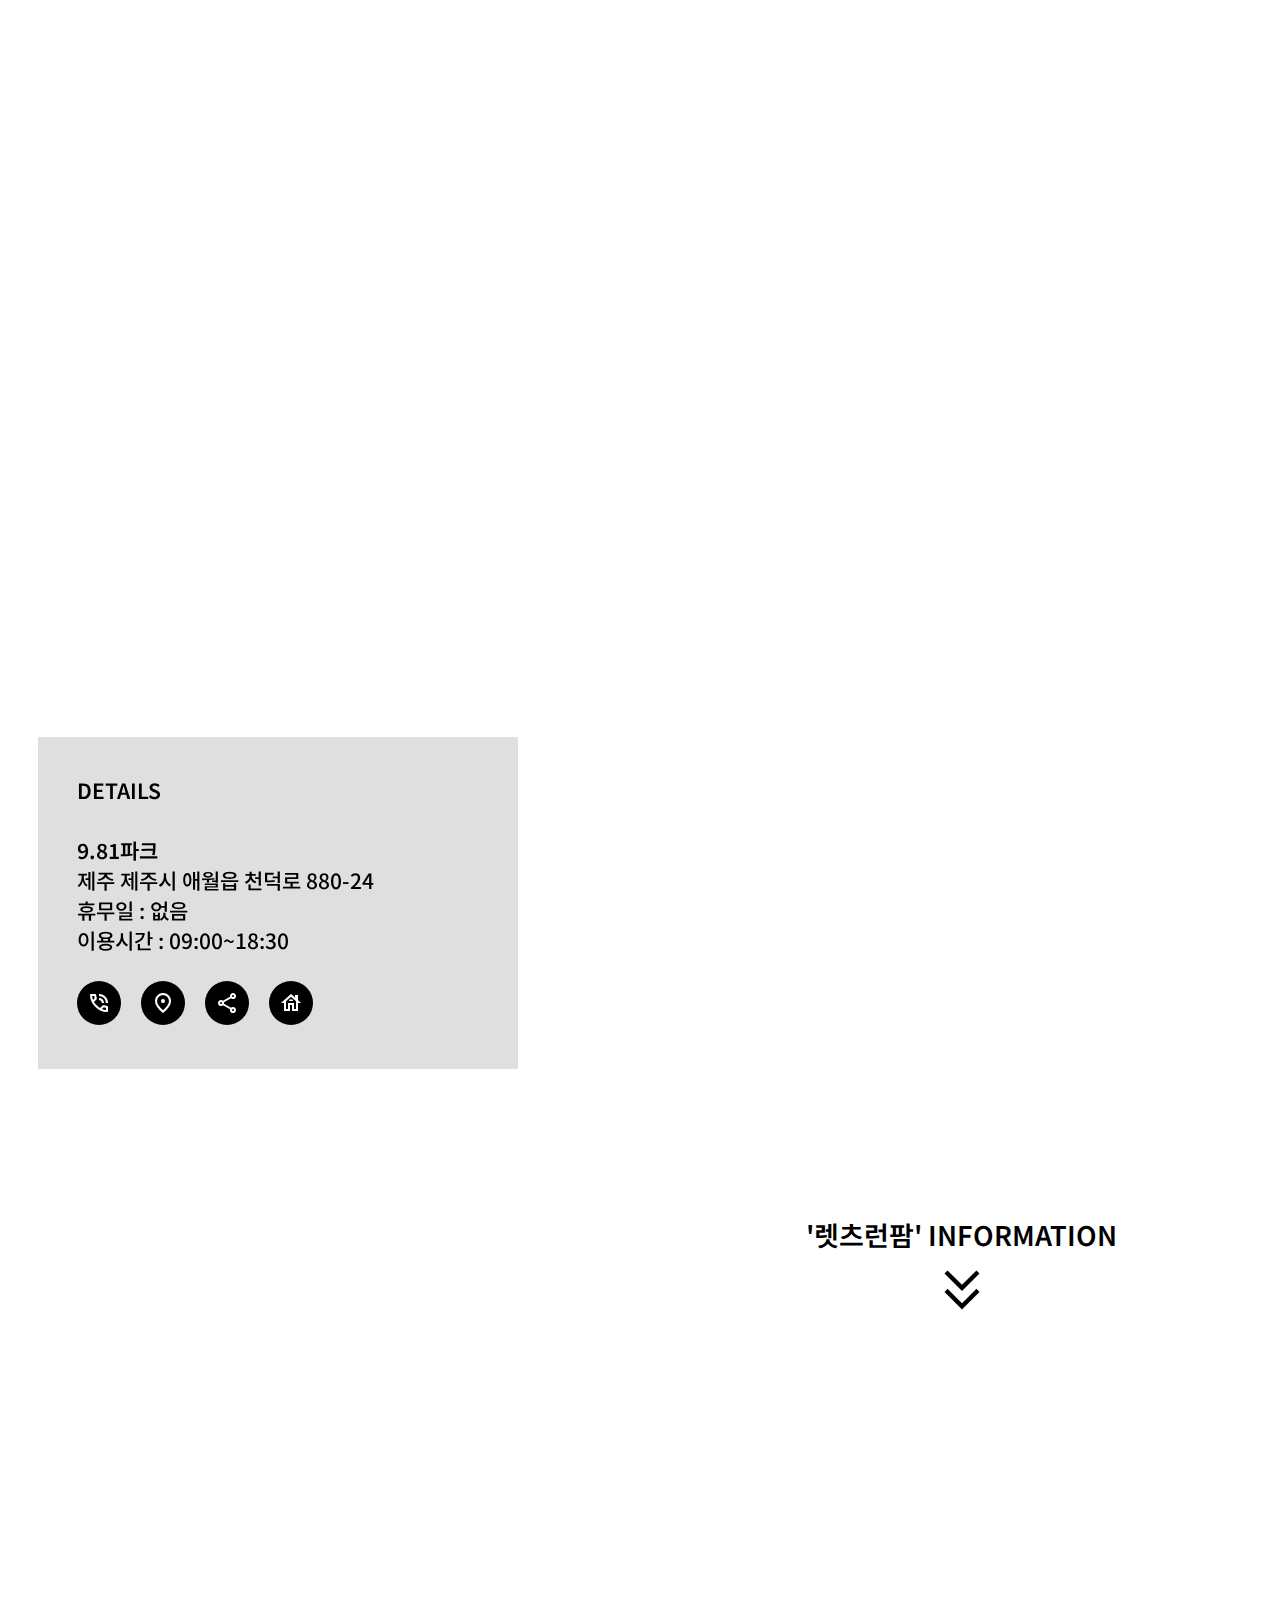
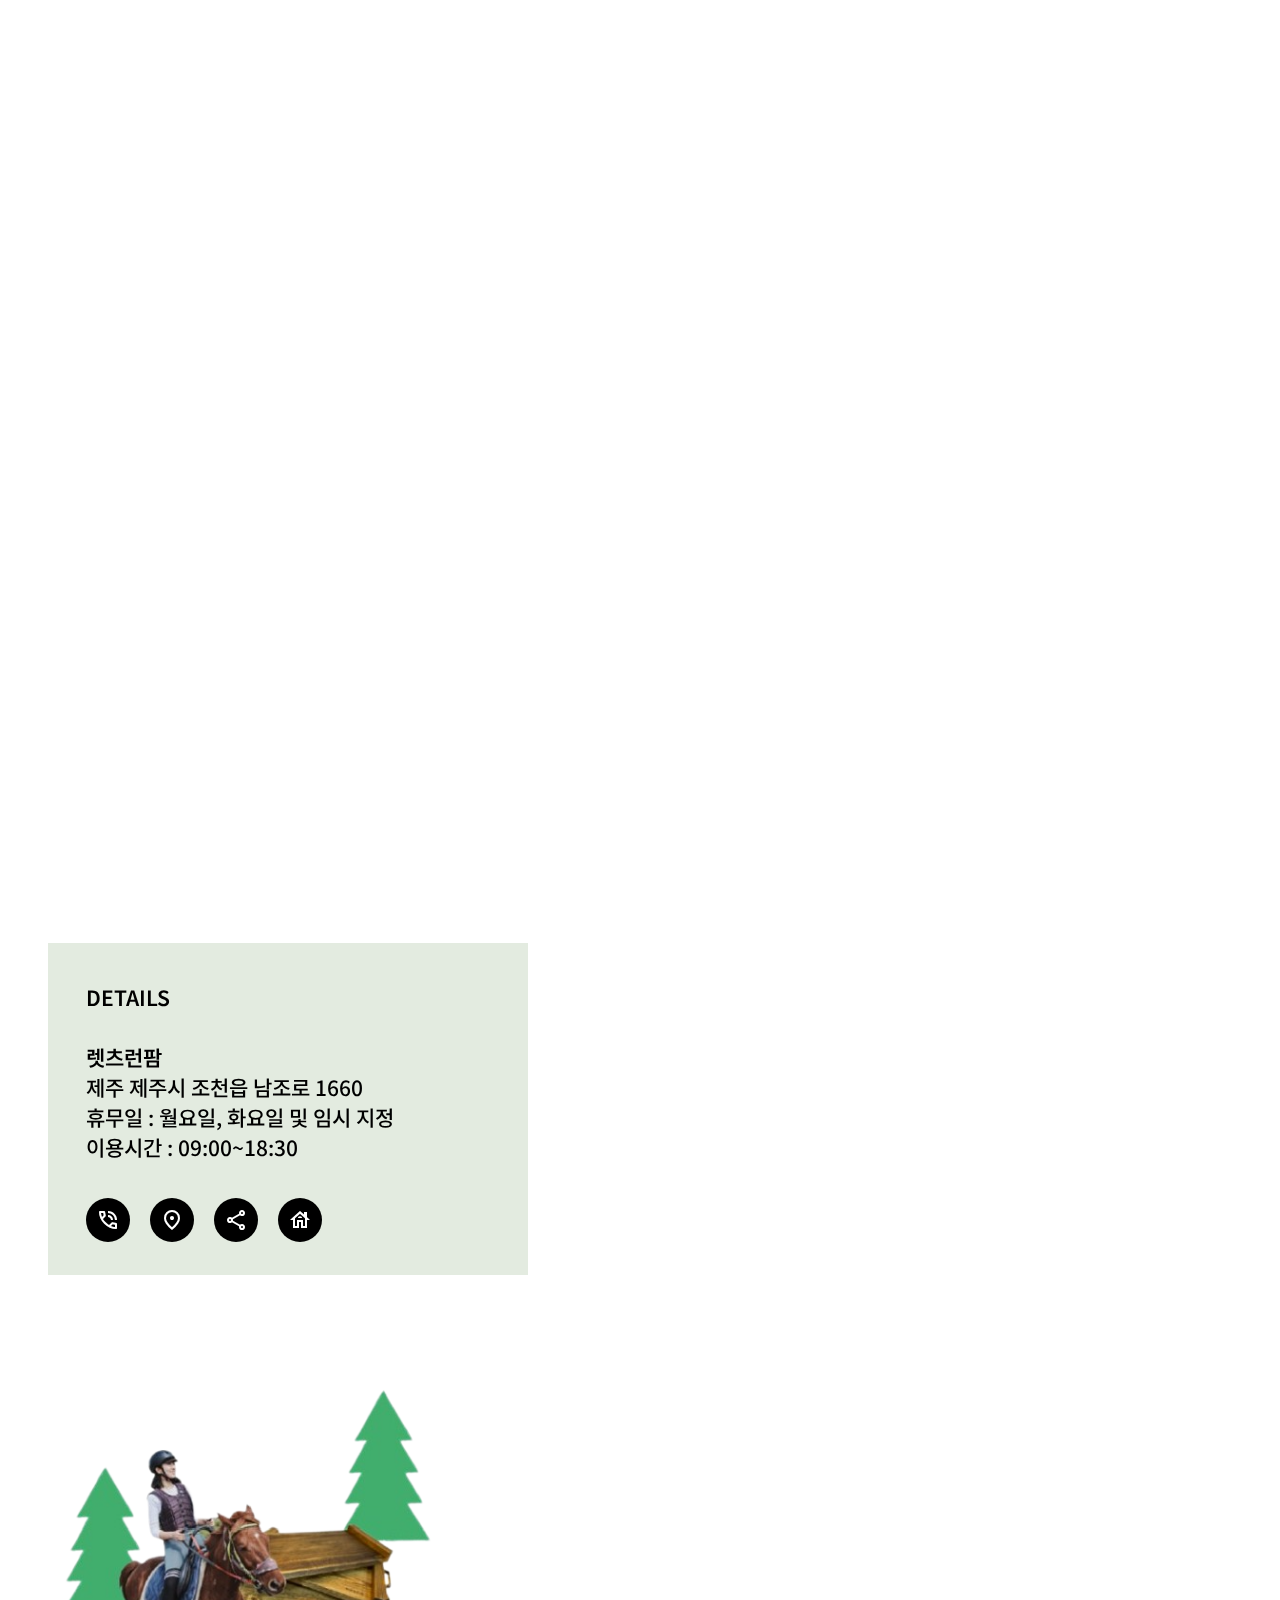
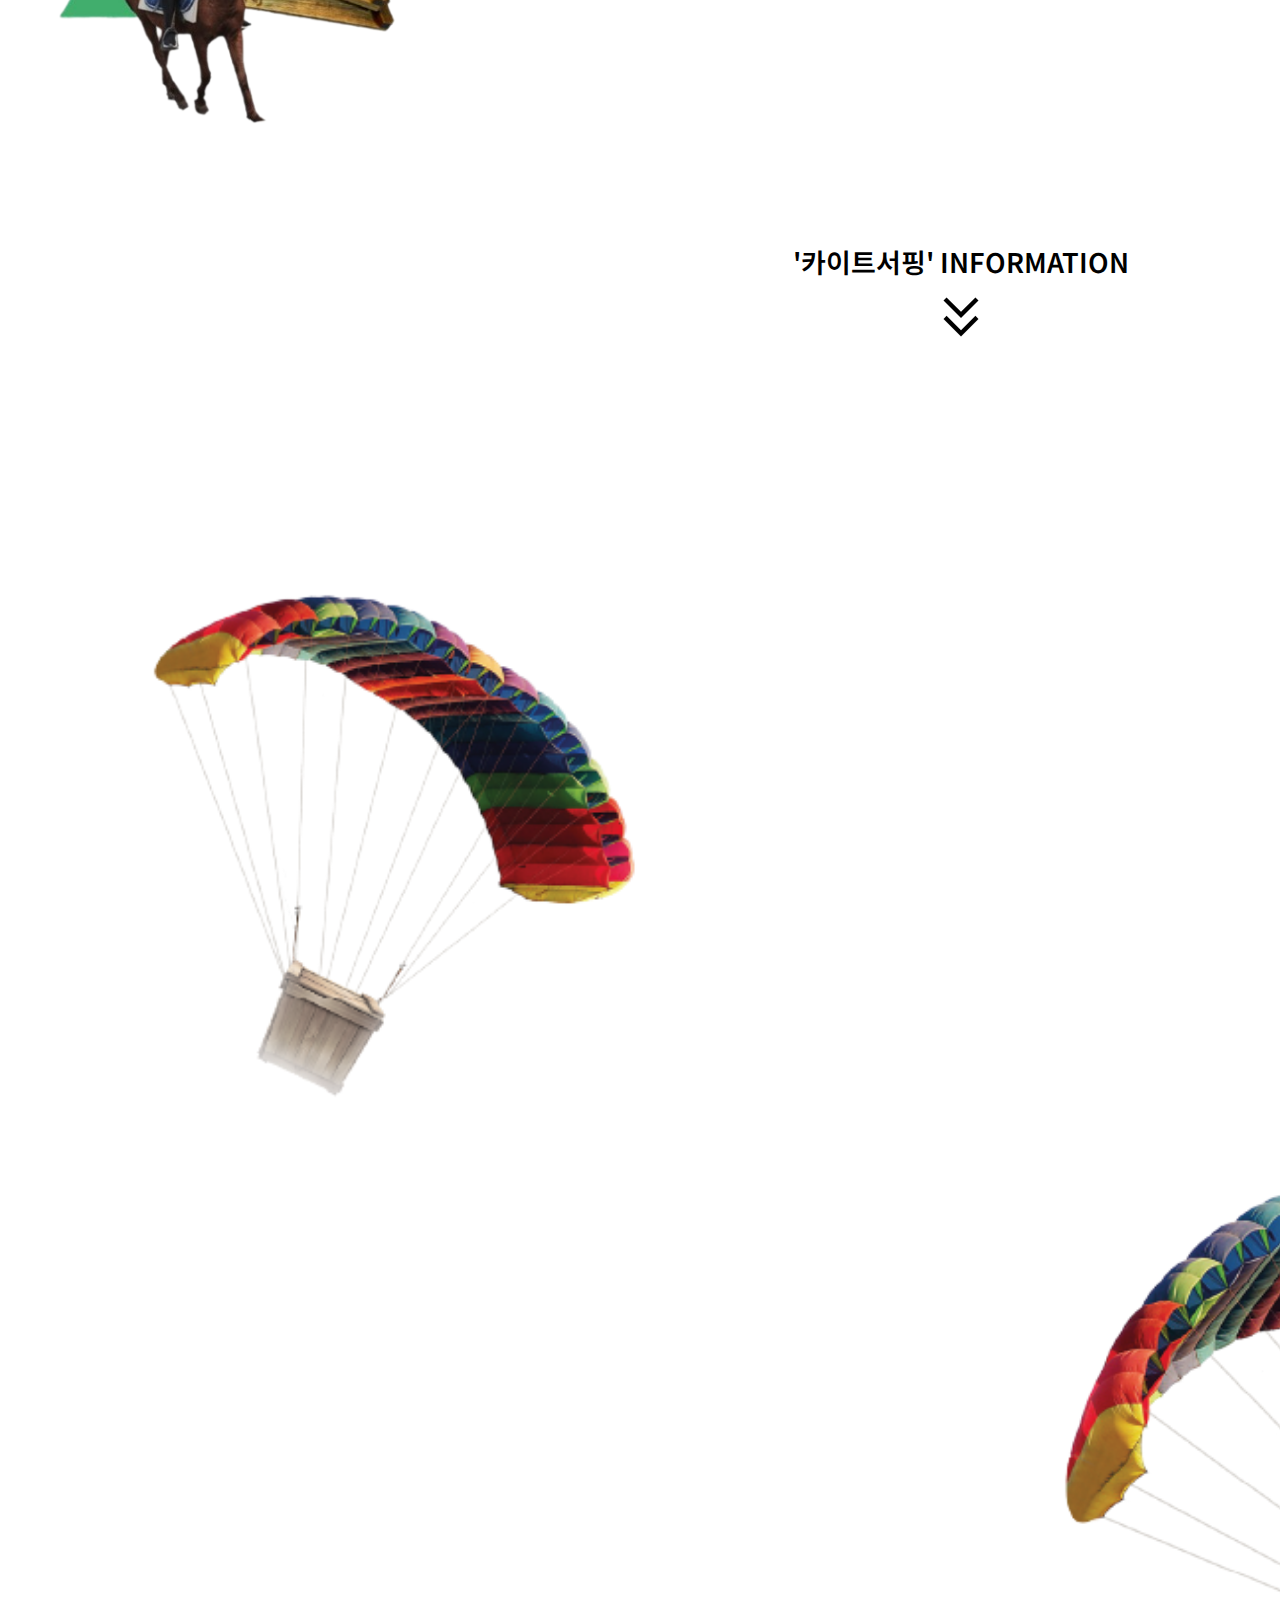
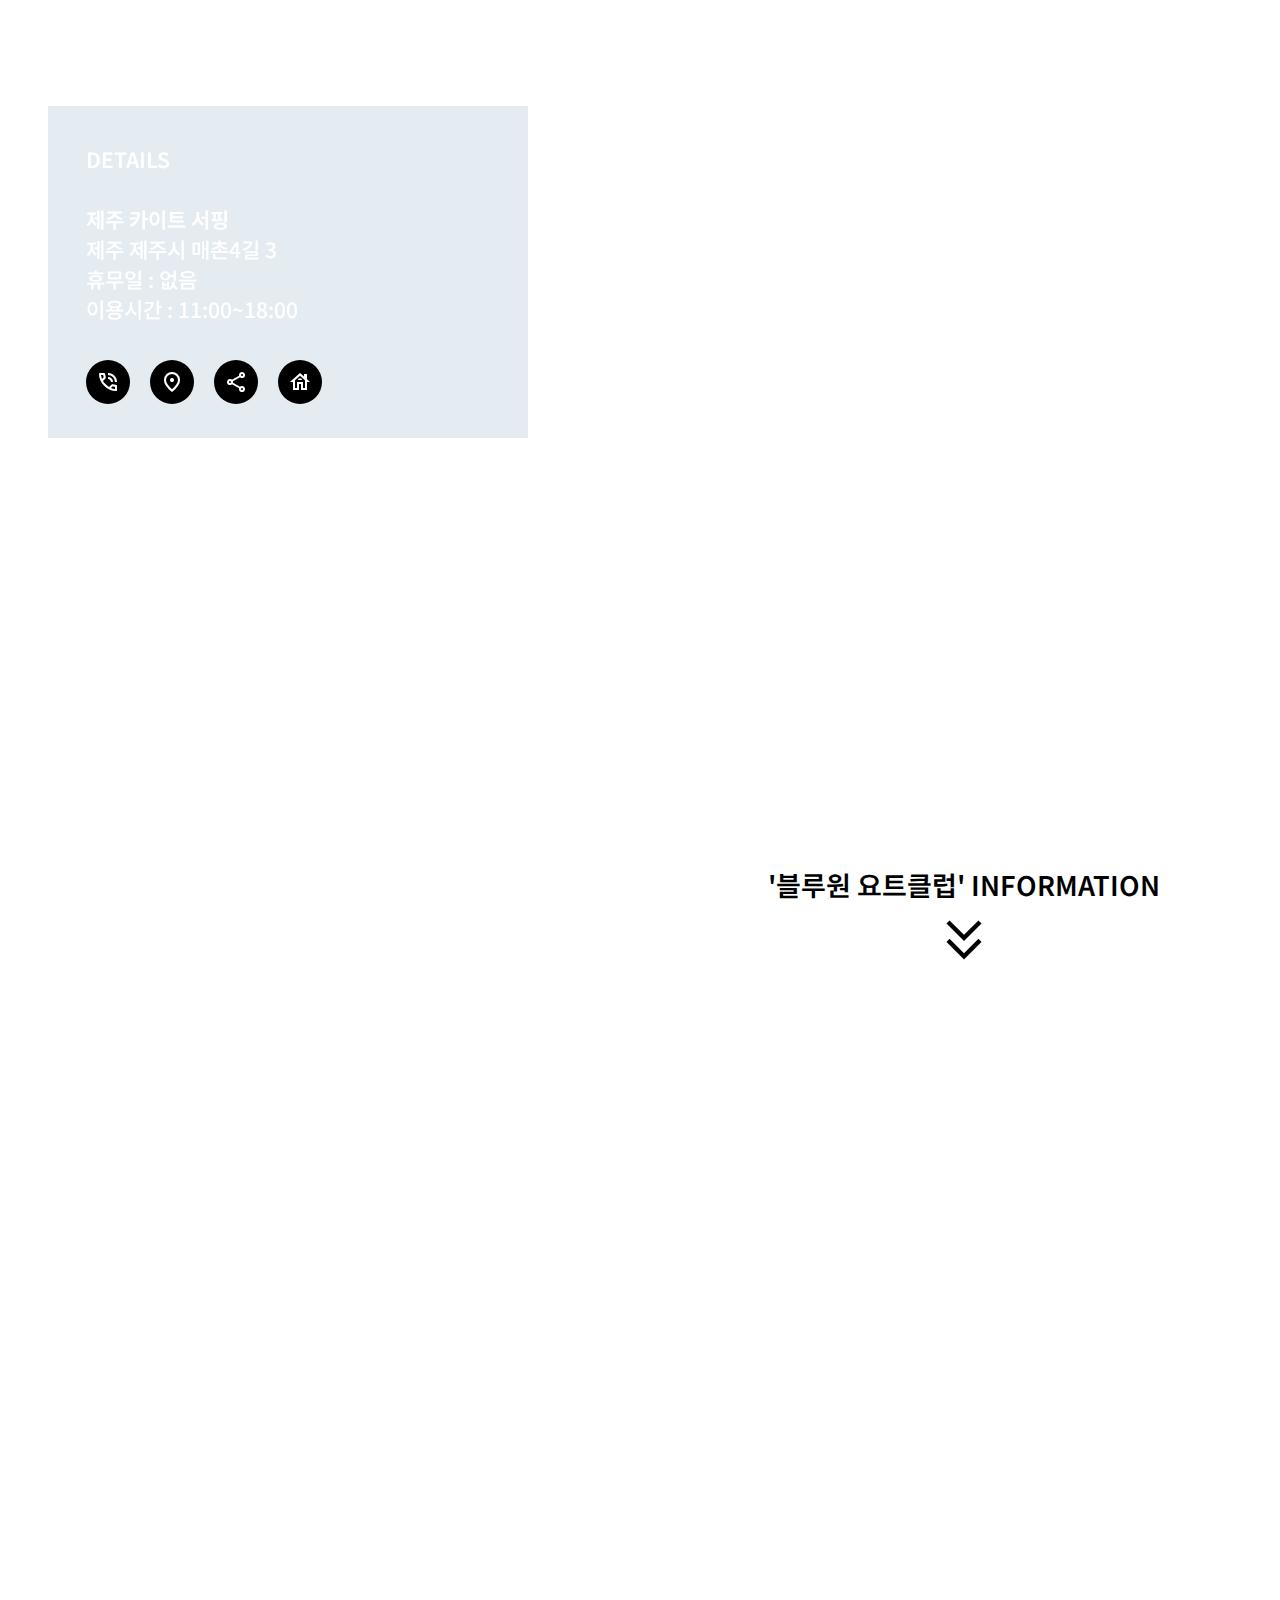
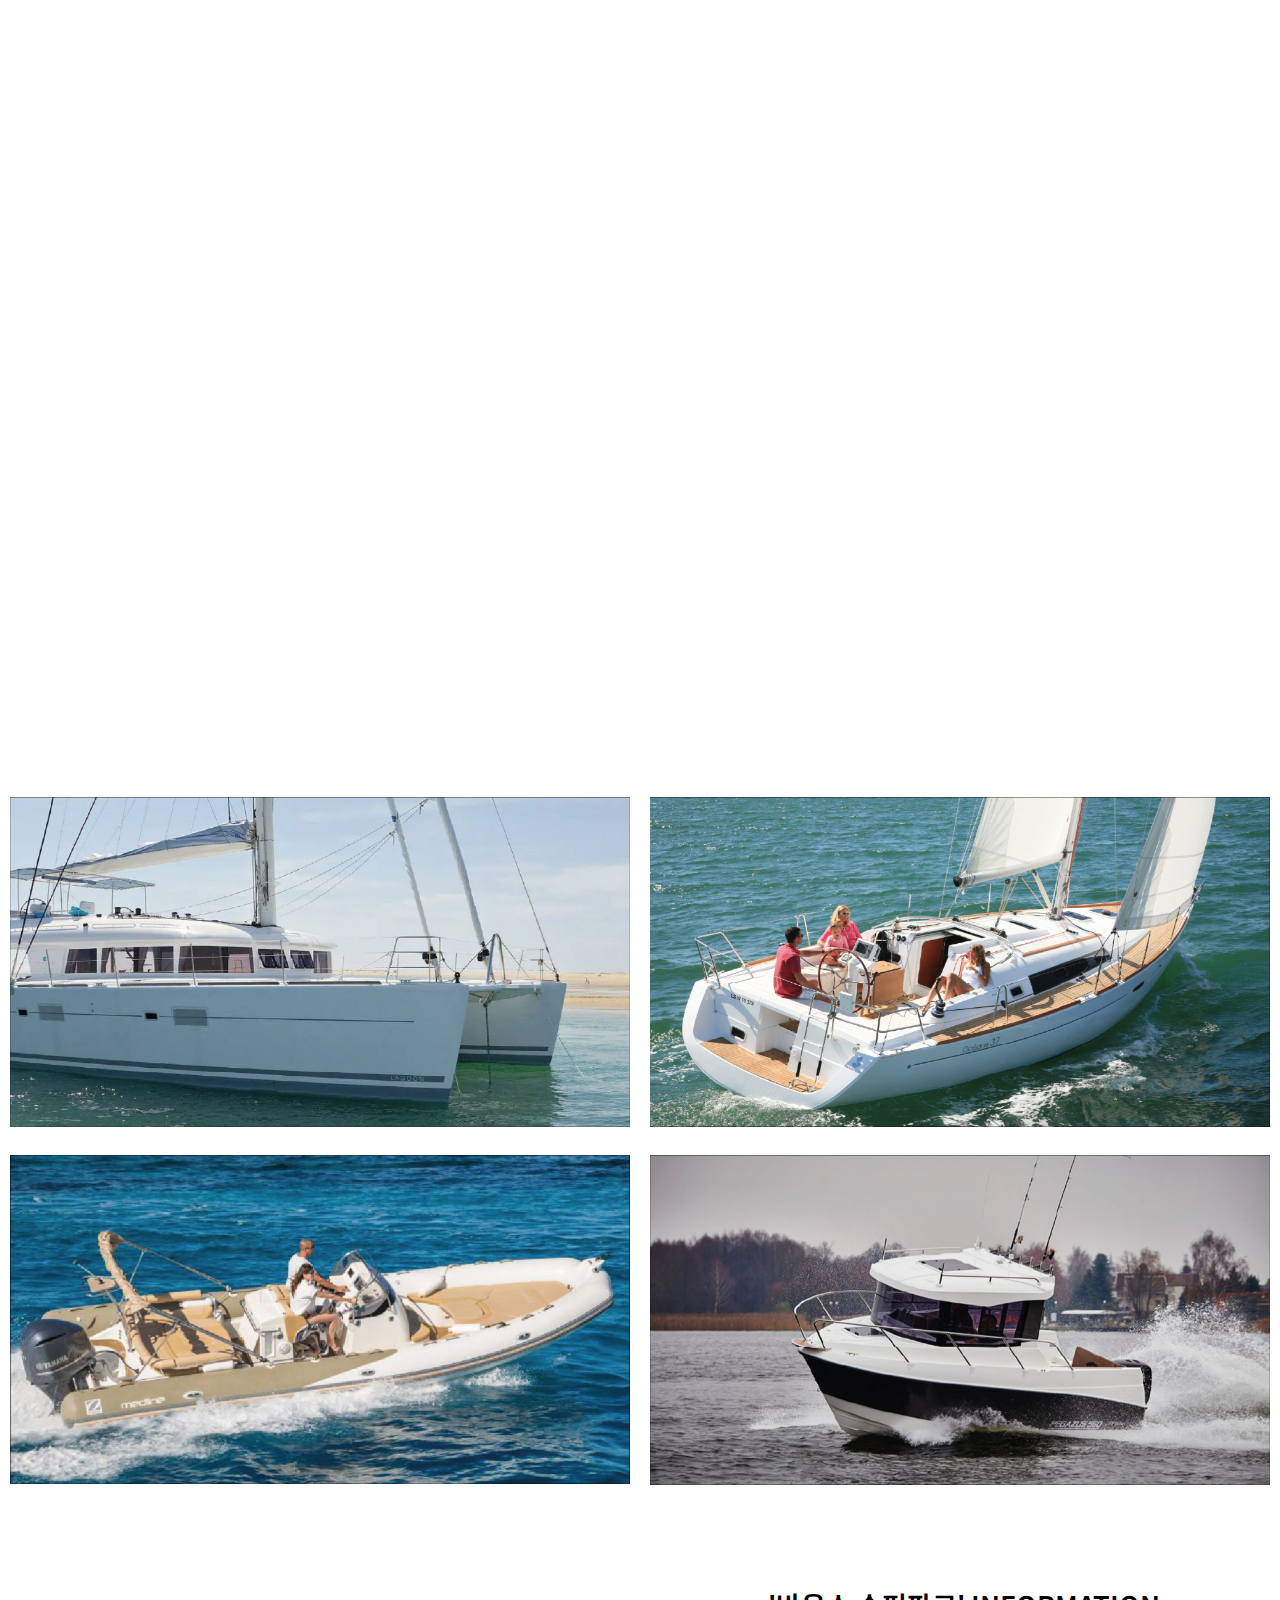
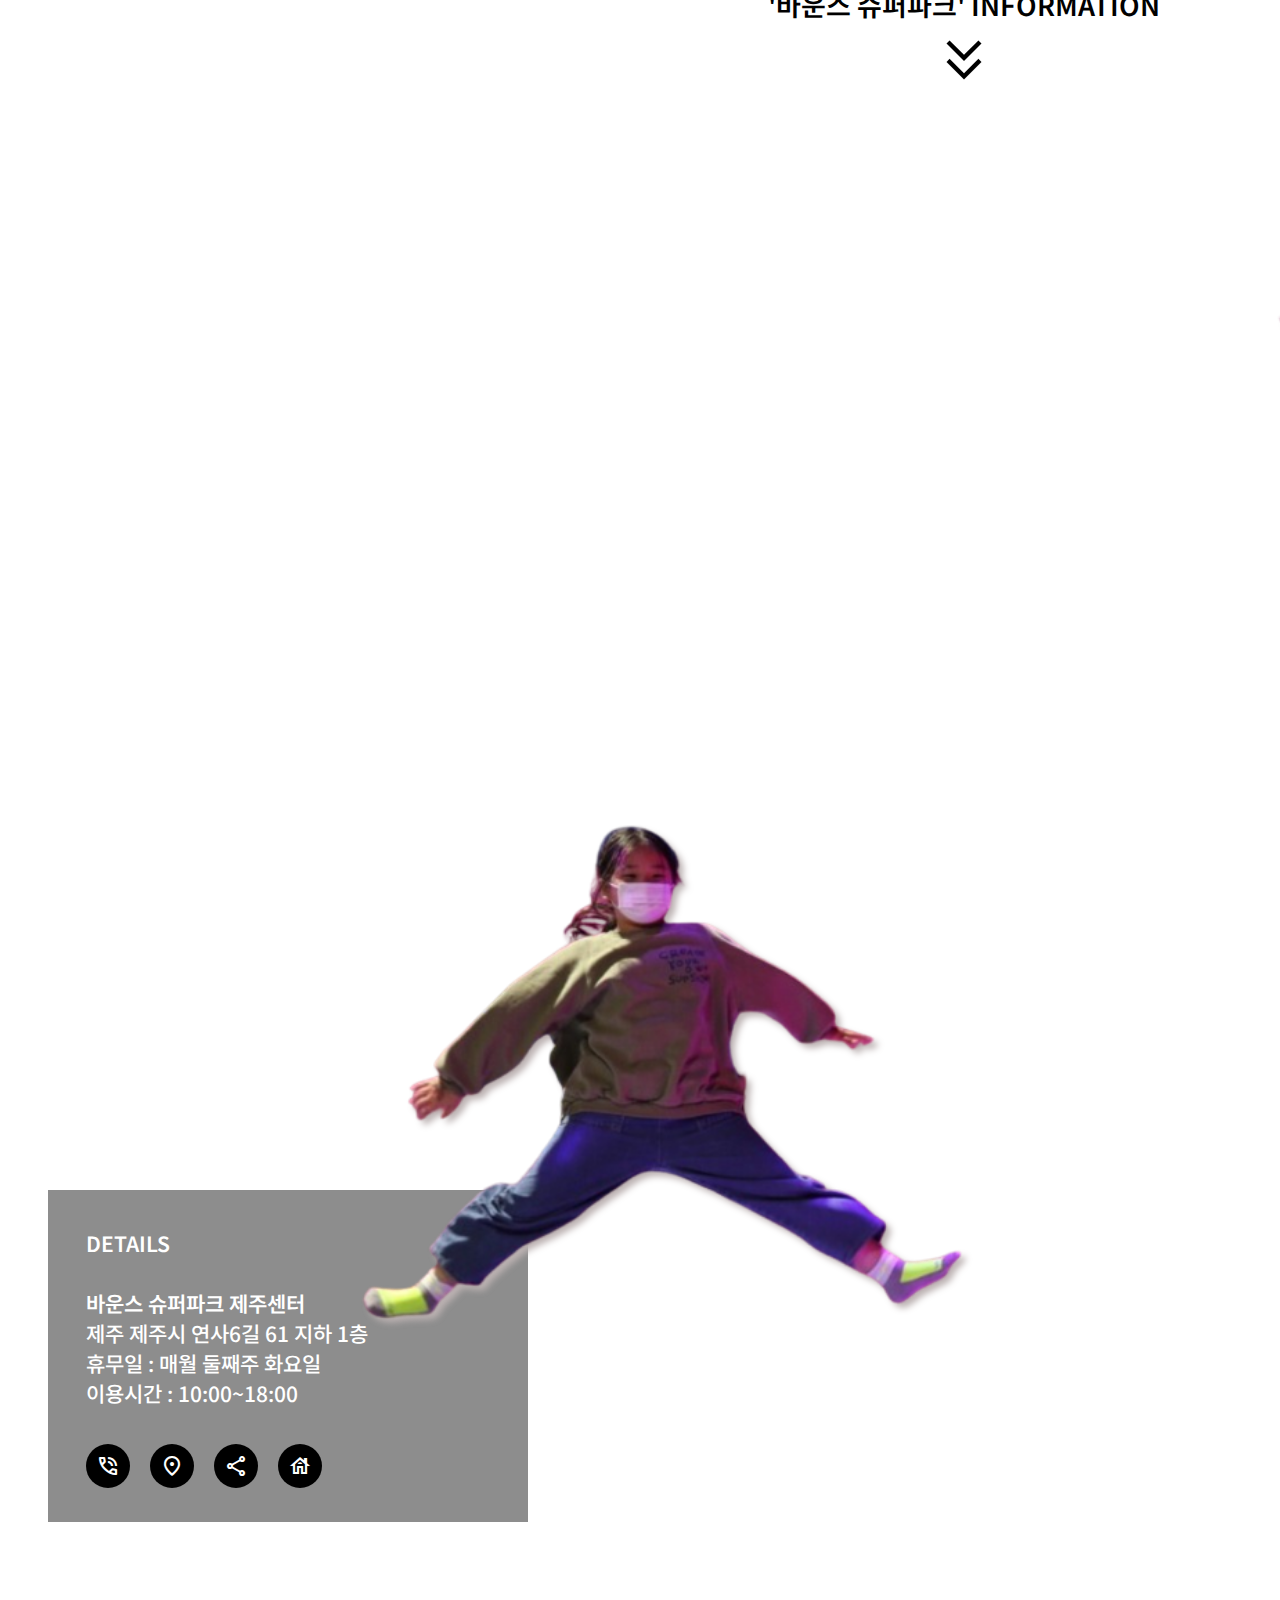
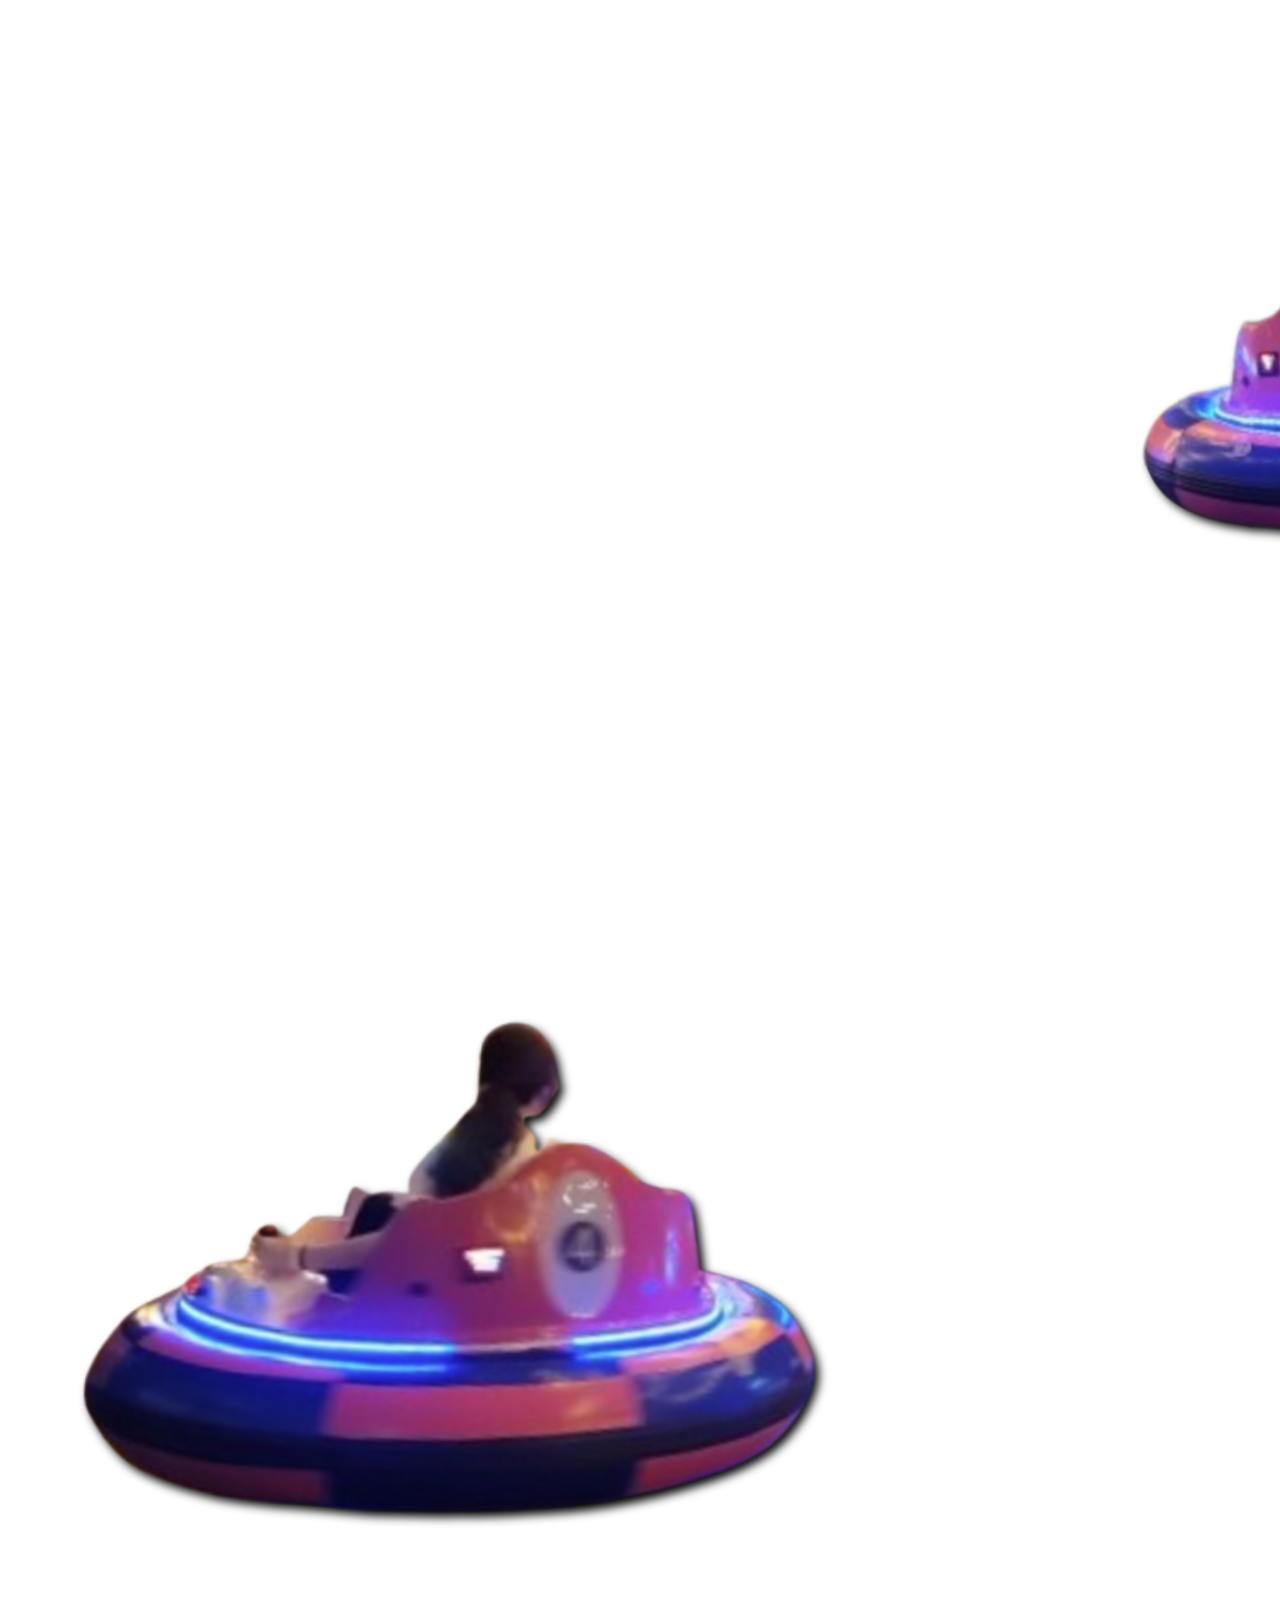
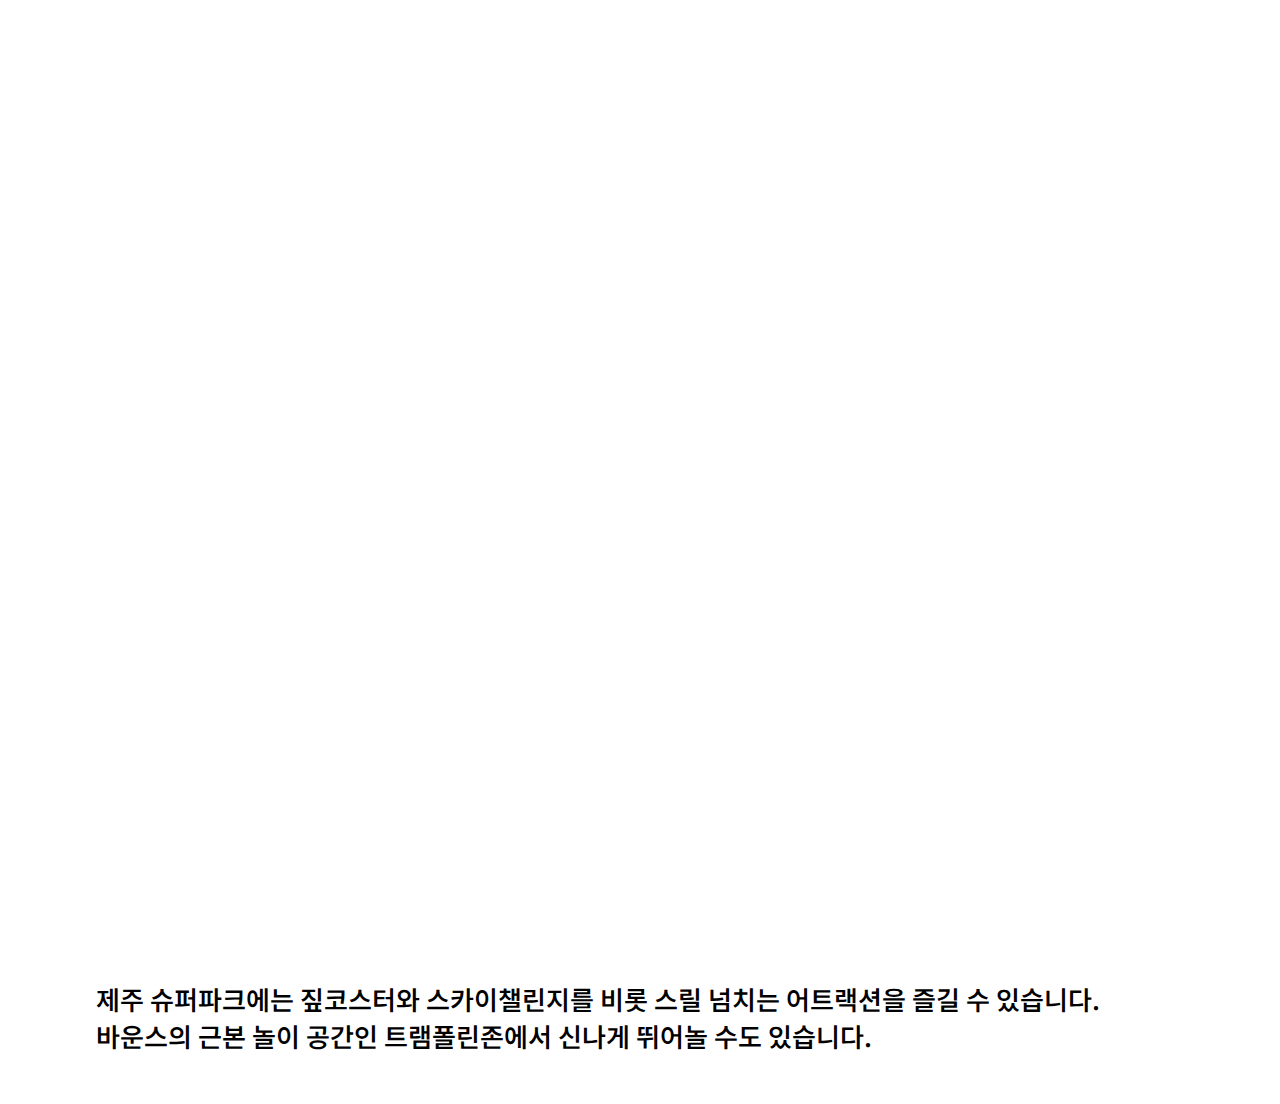
==== commit daf2f6f7: "230303" ====
--- a/activity/index.html
+++ b/activity/index.html
@@ -10,6 +10,9 @@
   <!-- Use Swiper form CDN -->
   <script src="https://cdn.jsdelivr.net/npm/swiper@8/swiper-bundle.min.js"></script>
   <link rel="stylesheet" href="https://cdn.jsdelivr.net/npm/swiper@8/swiper-bundle.min.css" />
+
+  <!-- Font Awesome -->
+  <script src="https://kit.fontawesome.com/4f251c55cf.js" crossorigin="anonymous"></script>
 
   <!-- Use google icon -->
   <link rel="stylesheet"
@@ -43,8 +46,58 @@
     AOS.init(); 
   </script>
 
-  <!-- HEADER -->
+  <!-- Header -->
   <header>
+    <!-- Logo -->
+    <div class="title">Jeju
+      <div class="title__logo">
+        <i class="fa-solid fa-quote-left"></i>
+        <i class="fa-solid fa-pause"></i>
+      </div>
+    </div>
+    <div class="other-menu">
+      <ul>
+        <li>
+          <span>HOME</span>
+          <a href="../index.html" title="home"><i class="fa-solid fa-house"></i></a>
+        </li>
+        <li>
+          <span>CAFE</span>
+          <a href="../cafe/cafeIndex.html" title="cafe"><i class="fa-solid fa-mug-saucer"></i></a>
+        </li>
+        <li>
+          <span>FOOD</span>
+          <a href="../food/index.html" title="food"><i class="fa-solid fa-bowl-food"></i></a>
+        </li>
+        <li>
+          <span>TOURIST</span>
+          <a href="../touristAttraction/touristIndex.html" title="tourist">
+            <i class="fa-solid fa-star"></i>
+          </a>
+        </li>
+        <li>
+          <span>EMERGENCY</span>
+          <a href="../emergency/emergencyIndex.html" title="emergency"><i class="fa-regular fa-hospital"></i></a>
+        </li>
+      </ul>
+    </div>
+
+    <!-- Fixed Weather -->
+    <div class="weather">
+      <ul>
+        <li>
+          현재 제주도는
+        </li>
+      </ul>
+    </div>
+
+    <!-- Return to Top -->
+    <div class="returnToTop">
+      <a href="javascript:void(0);">
+        <span></span>
+        <i class="fa-solid fa-arrow-up"></i>
+      </a>
+    </div>
   </header>
 
   <div class="inner">
@@ -358,7 +411,6 @@
         <div class="bluecontainer">
           <div class="bluecon1">
             <figure class="snip1384">
-
               <img class="yacht1" src="./image/y1.png" alt="요트1">
               <figcaption>
                 <h3>LAGOON 620</h3>
--- a/activity/CSS/style.css
+++ b/activity/CSS/style.css
@@ -19,12 +19,210 @@
 /* font-family: 'Gloock', serif; */
 @import url('https://fonts.googleapis.com/css2?family=Gloock&display=swap');
 
+/* 읏맨 엉뚱체 */
+@font-face {
+  font-family: 'OKDDUNG';
+  src: url('https://cdn.jsdelivr.net/gh/projectnoonnu/noonfonts_2206-02@1.0/OKDDUNG.woff2') format('woff2');
+  font-weight: normal;
+  font-style: normal;
+}
+
 
 /* MAIN HAEDER */
 
 header {
   height: 100px;
   width: 1920px;
+}
+
+header {
+  position: fixed;
+  height: 100px;
+  top: 0;
+  left: 0;
+  z-index: 2;
+  width: 100vw;
+  background-color: transparent;
+}
+
+header .title {
+  color: #5c3b16;
+  font-size: 36px;
+  font-family: "OKDDUNG";
+  text-shadow: 0px 3px 0 white;
+  padding-left: 40px;
+  height: 100px;
+  line-height: 18vh;
+}
+
+header .title .title__logo>i:first-child {
+  position: absolute;
+  top: 0px;
+  left: 147px;
+  line-height: 18vh;
+}
+
+header .title .title__logo>i:last-child {
+  position: absolute;
+  top: 14px;
+  left: 148px;
+  transform: rotate(-90deg) scale(0.4);
+  line-height: 18vh;
+}
+
+header .other-menu ul {
+  display: flex;
+  position: absolute;
+  top: 0;
+  right: 40px;
+  height: 100%;
+}
+
+header .other-menu ul li {
+  position: relative;
+  margin: auto 15px;
+  font-size: 20px;
+  transition: 0.7s;
+}
+
+header .other-menu ul li span {
+  display: none;
+  box-sizing: border-box;
+  font-size: 13px;
+  font-weight: 700;
+  padding: 2px 7px;
+  width: 70px;
+  height: 25px;
+  background-color: #ff7f3f;
+  position: absolute;
+  top: -28px;
+  left: -24px;
+  border-radius: 4px;
+  text-align: center;
+}
+
+header .other-menu ul li a {
+  color: #5c3b16;
+}
+
+header .other-menu ul li a.changeColor {
+  color: #5c3b16;
+}
+
+header .other-menu ul li a.changeColor:hover {
+  color: #ea5c2b;
+}
+
+header .other-menu ul li a:hover {
+  color: #f6d860;
+}
+
+header .other-menu ul li:hover span {
+  display: block;
+  color: white;
+}
+
+header .other-menu ul li:hover::after {
+  content: "";
+  display: block;
+  width: 10px;
+  height: 10px;
+  position: absolute;
+  transform: rotate(45deg);
+  top: -8px;
+  left: 6px;
+  background-color: #ff7f3f;
+}
+
+.weather {
+  position: fixed;
+  display: flex;
+  width: 150px;
+  bottom: 10px;
+  right: 10px;
+  padding: 7px 10px;
+  background-color: #ff9a1f;
+  border-radius: 10px;
+  z-index: 3;
+  opacity: 0.7;
+}
+
+.weather i {
+  font-size: 2rem;
+  text-align: center;
+  line-height: 32px;
+  margin: auto 12px auto 9px;
+  color: white;
+  animation: weatherAnim 10s infinite;
+}
+
+@keyframes weatherAnim {
+  0% {
+    opacity: 0;
+    transform: rotate(90deg) translateY(-40%) scale(0.8);
+  }
+
+  50% {
+    opacity: 1;
+    transform: rotate(0deg);
+  }
+
+  100% {
+    transform: translateY(0px) scale(1);
+  }
+}
+
+.weather ul li {
+  font-size: 14px;
+  line-height: 14px;
+  font-family: "Noto Sans KR", sans-serif;
+  margin: 5px 0;
+}
+
+.returnToTop {
+  position: fixed;
+  bottom: 10px;
+  right: 190px;
+}
+
+.returnToTop a {
+  display: block;
+  width: 30px;
+  height: 30px;
+  background-color: #5c3b16;
+  border-radius: 50%;
+  text-align: center;
+  font-size: 1.2rem;
+}
+
+.returnToTop a.changeColor {
+  background-color: #ea5c2b;
+}
+
+.returnToTop a.changeColor i {
+  color: white;
+}
+
+.returnToTop a.changeColor span {
+  background-color: white;
+}
+
+.returnToTop a span {
+  width: 18px;
+  height: 1.8px;
+  display: block;
+  border-radius: 4px;
+  background-color: white;
+  position: absolute;
+  top: 6px;
+  left: 6px;
+}
+
+.returnToTop a i {
+  position: absolute;
+  top: 8px;
+  left: 8px;
+  color: white;
 }
 
 /* COMMON */
@@ -65,11 +263,9 @@
 .inner {
   position: relative;
   width: 1920px;
-  height: px;
   margin: auto;
   /* border: 1px solid black; */
 }
-
 
 .swiper-slide a {
   justify-content: center;
@@ -125,6 +321,7 @@
 .swiper {
   position: relative;
   margin-bottom: 21%;
+  margin-top: 8%;
   width: 100%;
   /* max-width: 90vw; */
 }
@@ -142,7 +339,7 @@
 }
 
 .swiper-pagination-bullet-active {
-  background-color: rgba(240, 163, 20, 0.249);
+  background-color: rgba(168, 166, 164, 0.249);
   width: 80px;
 }
 
@@ -158,7 +355,7 @@
   background-repeat: no-repeat;
   /* z-index: 2; */
   -webkit-transition: 0.4s;
-  transition: 0.4s;
+  transition: 1s;
   position: absolute;
 }
 
@@ -169,7 +366,7 @@
   display: flex;
   text-align: center;
   font-size: 50px;
-  color: orange;
+  color: rgba(62, 59, 59, 0.212);
   left: 20px;
 }
 
@@ -945,7 +1142,6 @@
   justify-content: center;
   align-items: center;
   margin-top: 5px;
-  /* display: none; */
 }
 
 .bluecon1>img {
@@ -1080,7 +1276,7 @@
   text-transform: uppercase;
   opacity: 0;
   padding-bottom: 3px;
-  color: rgba(245, 248, 249, 0.93);
+  color: rgba(255, 255, 255, 0.96);
   text-shadow: 3px 3px 8px black;
 }
 
@@ -1095,8 +1291,7 @@
   text-shadow: 3px 3px 3px black;
 }
 
-figure.snip1384:hover img,
-figure.snip1384.hover img {
+figure.snip1384:hover img {
   zoom: 1;
   filter: alpha(opacity=30);
   -webkit-opacity: 0.5;
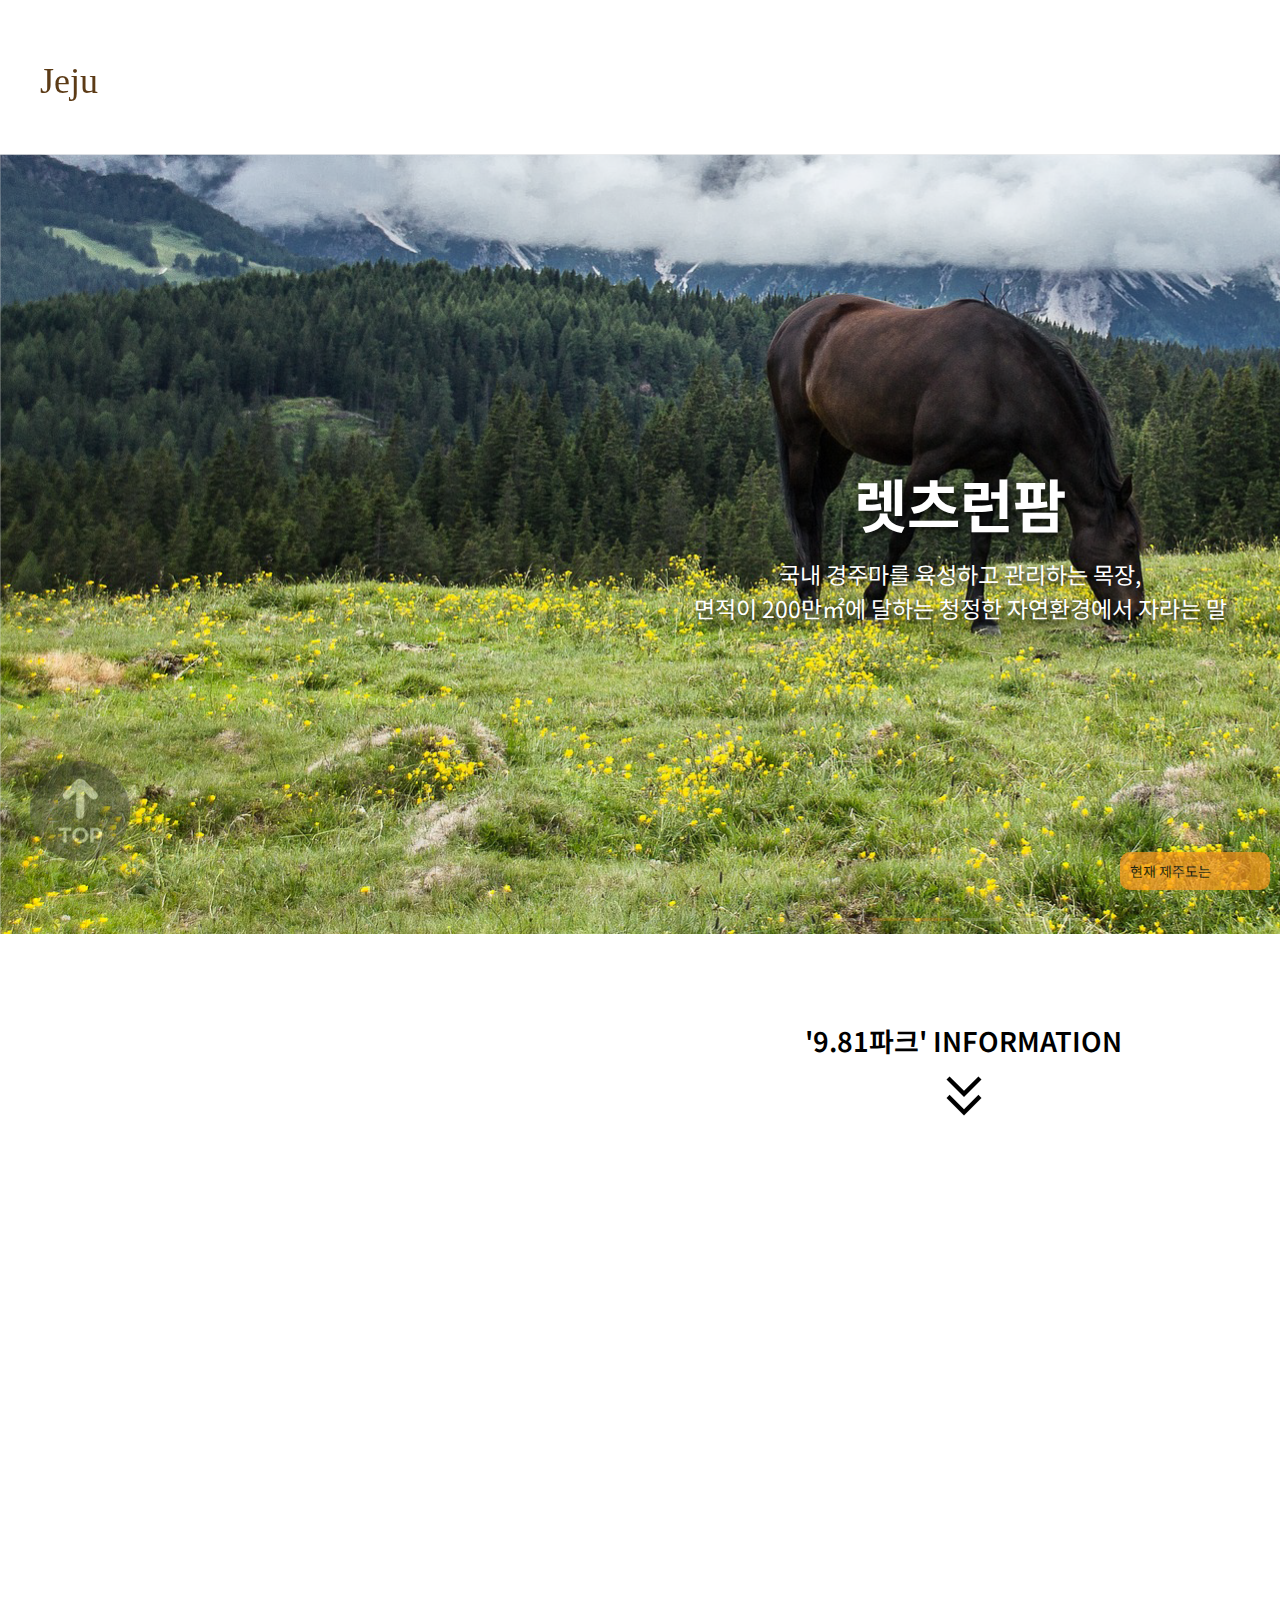
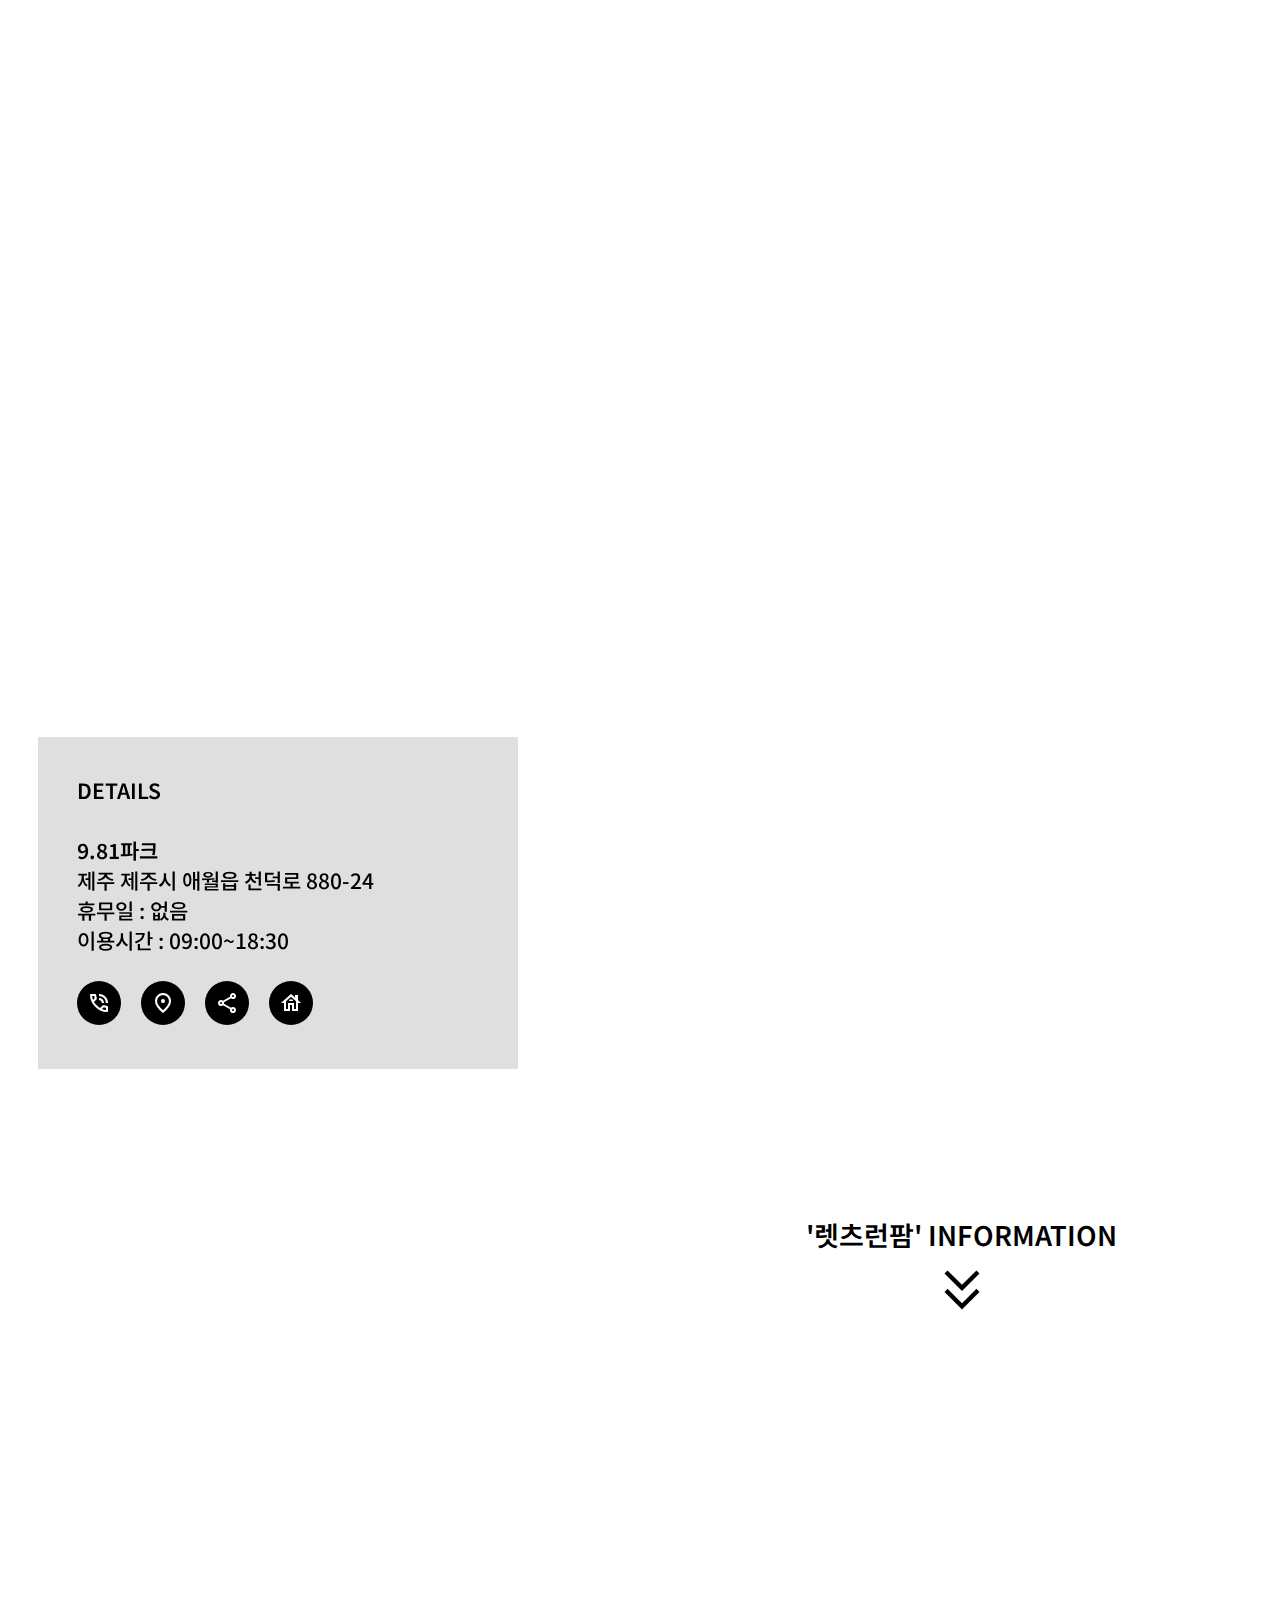
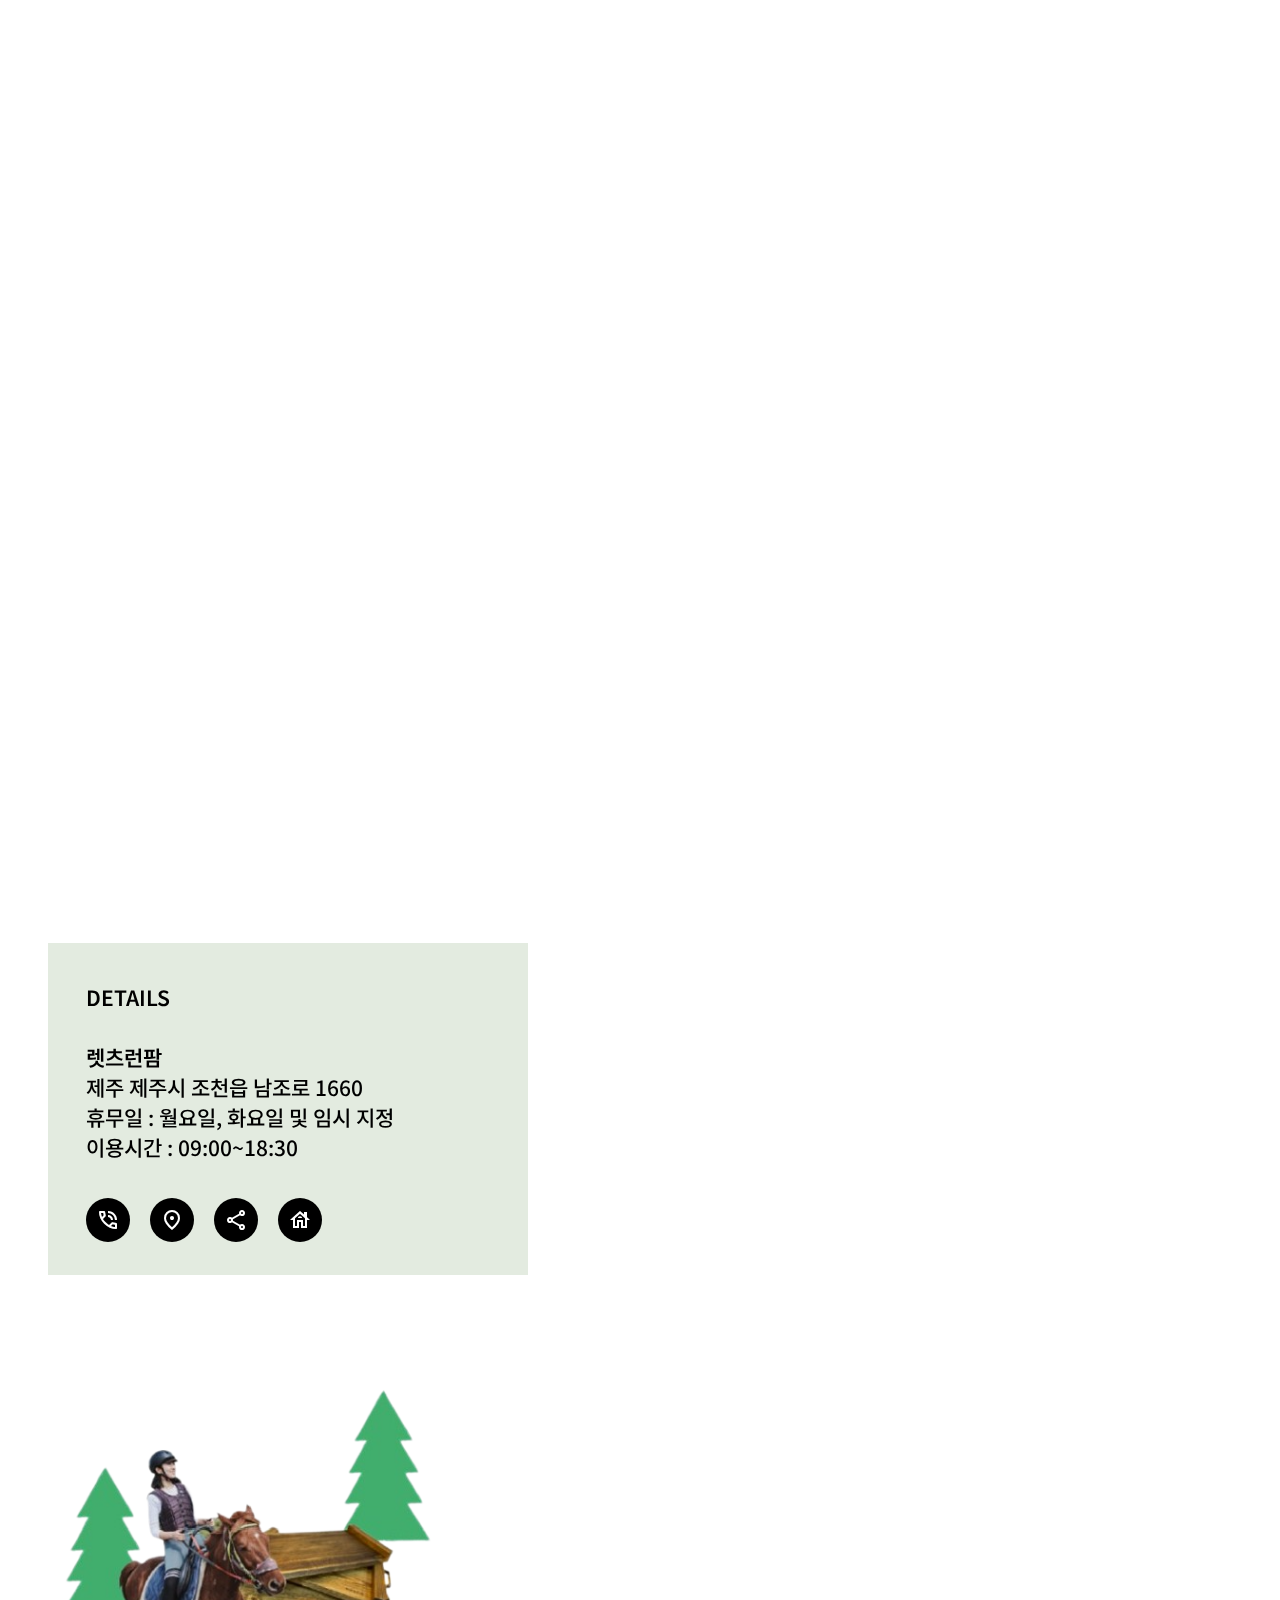
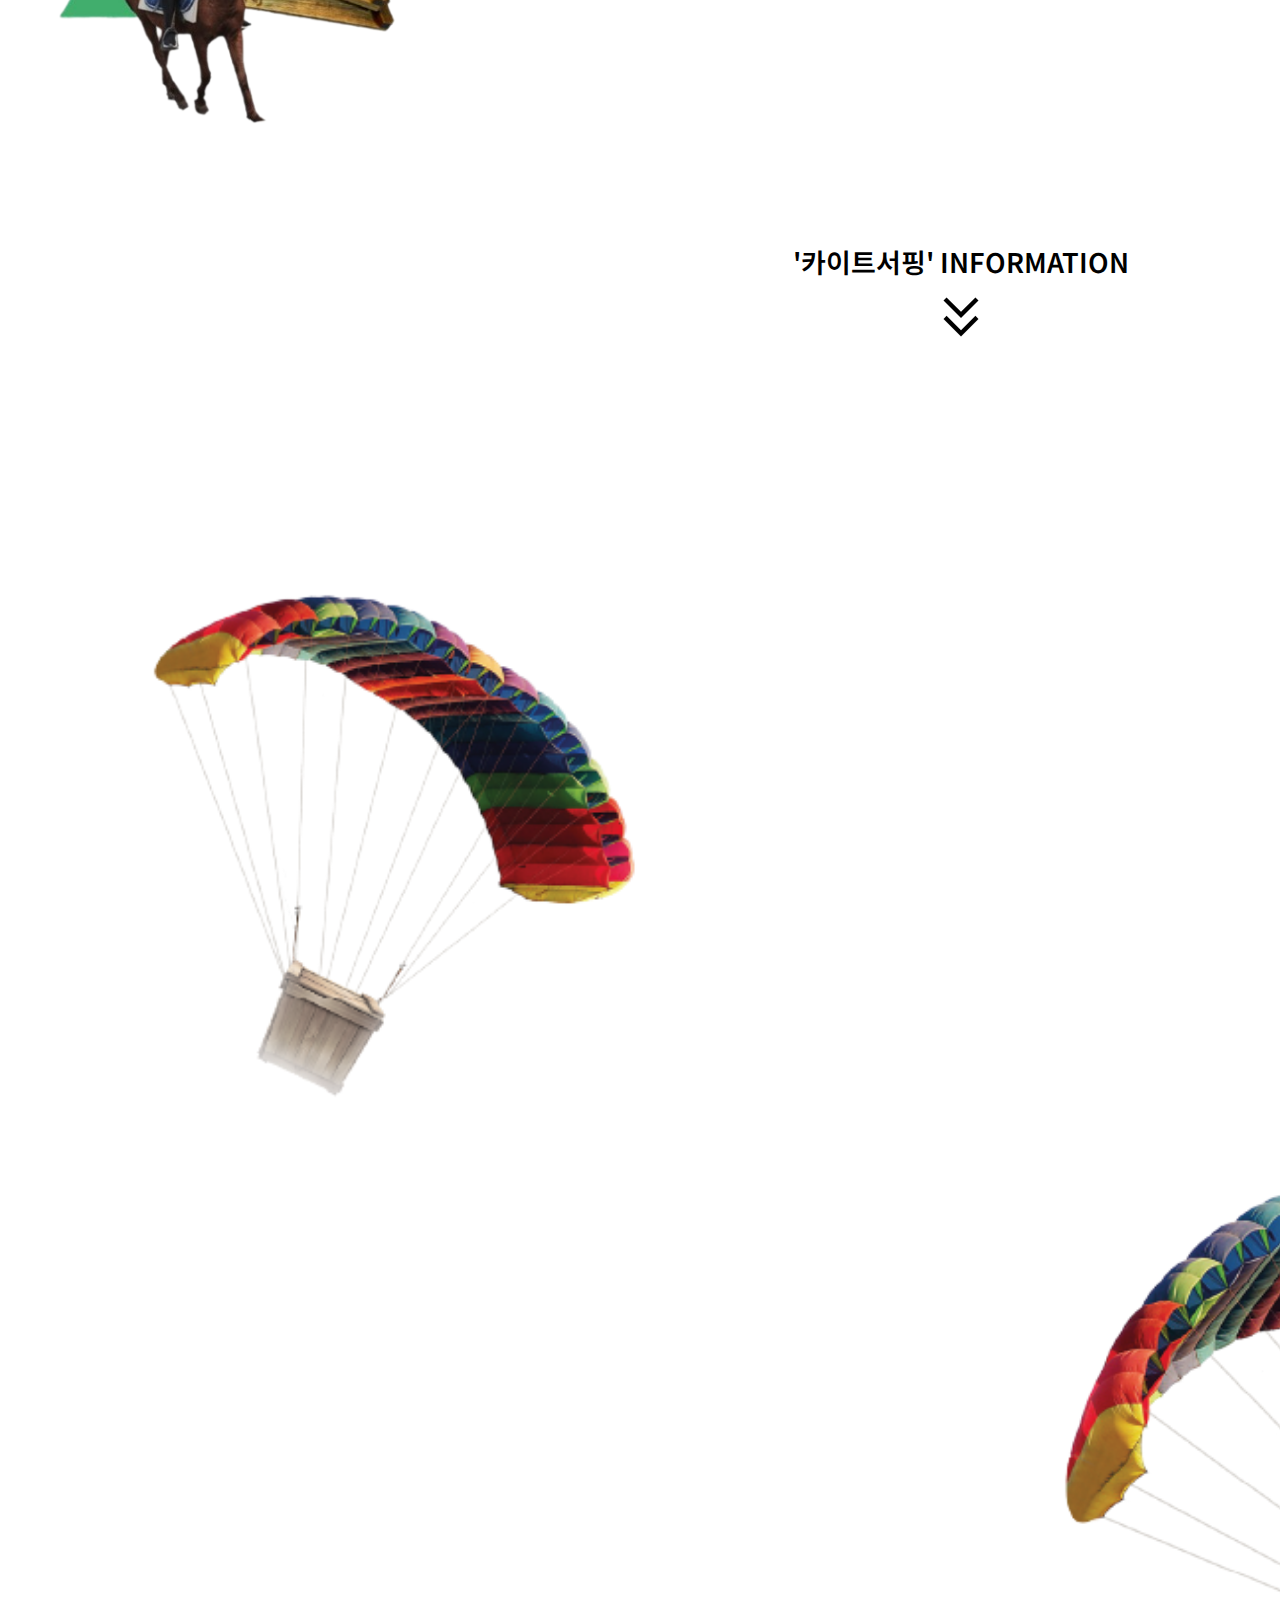
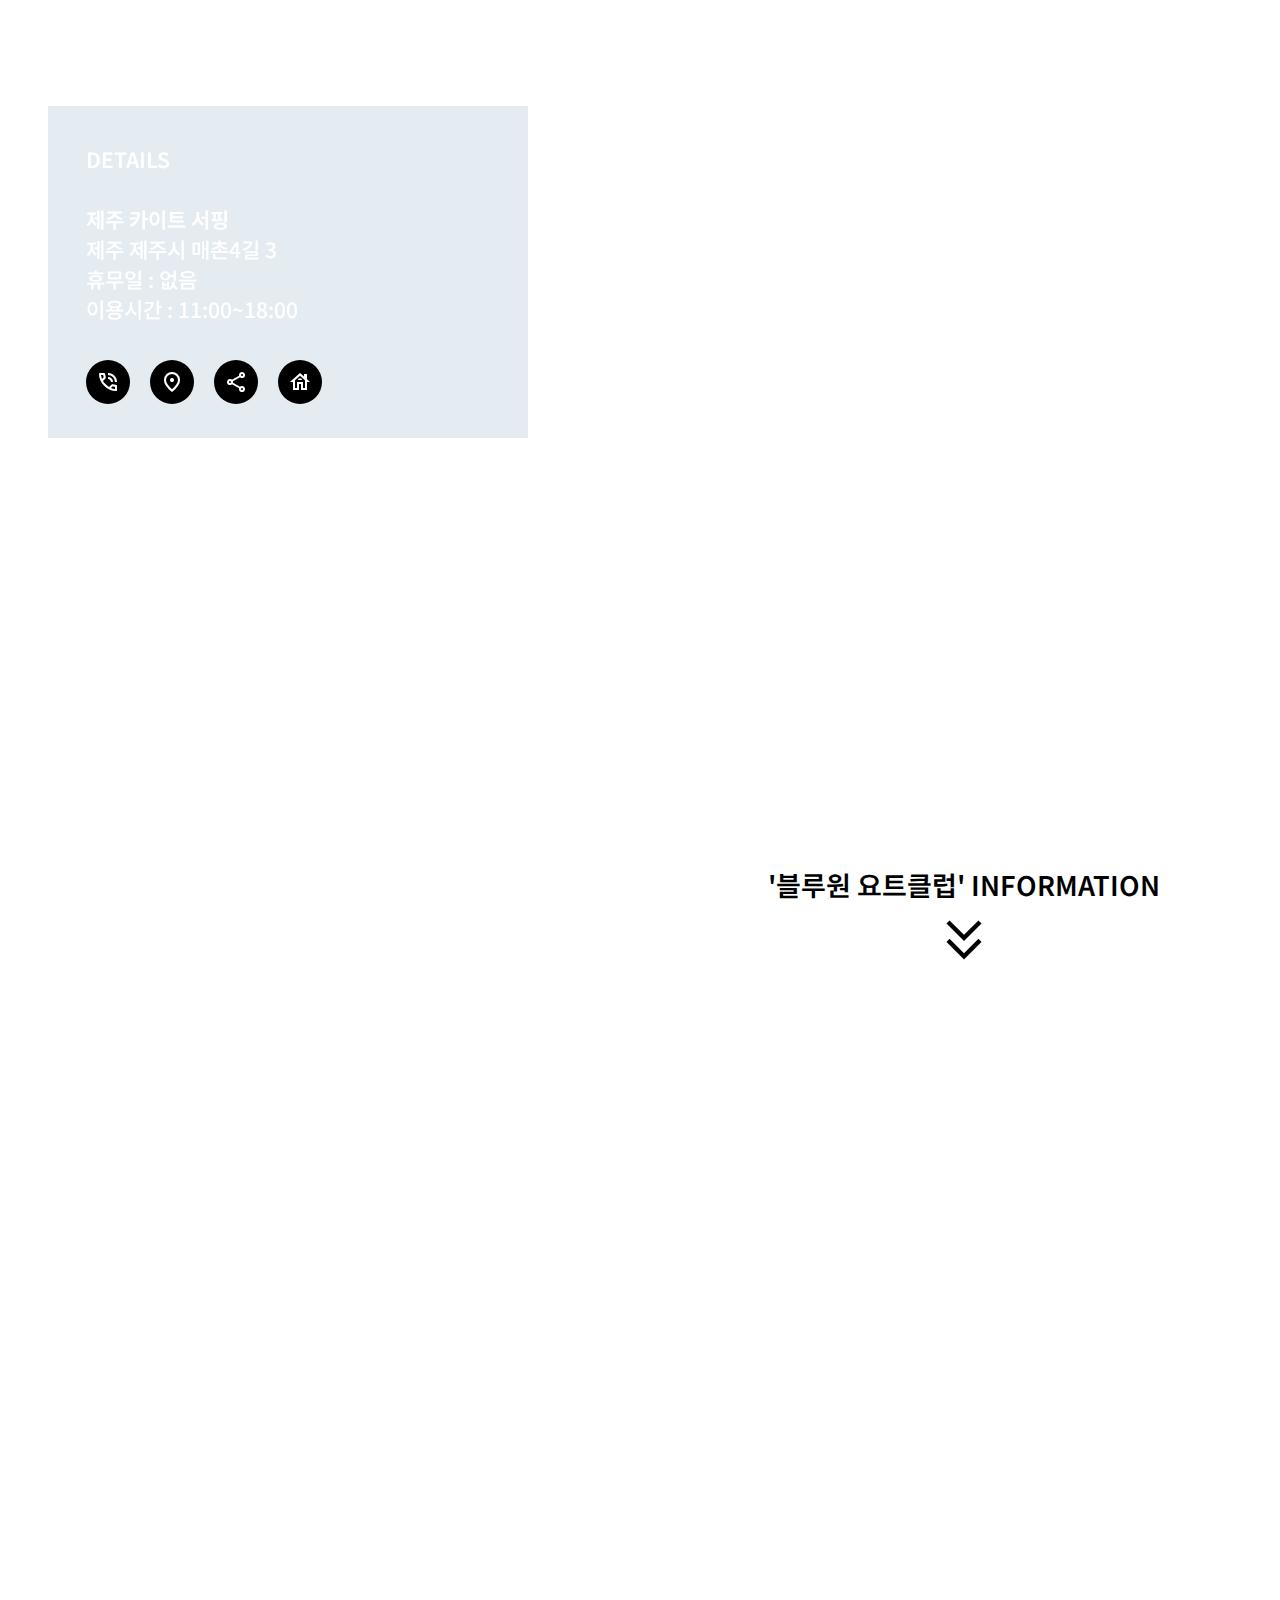
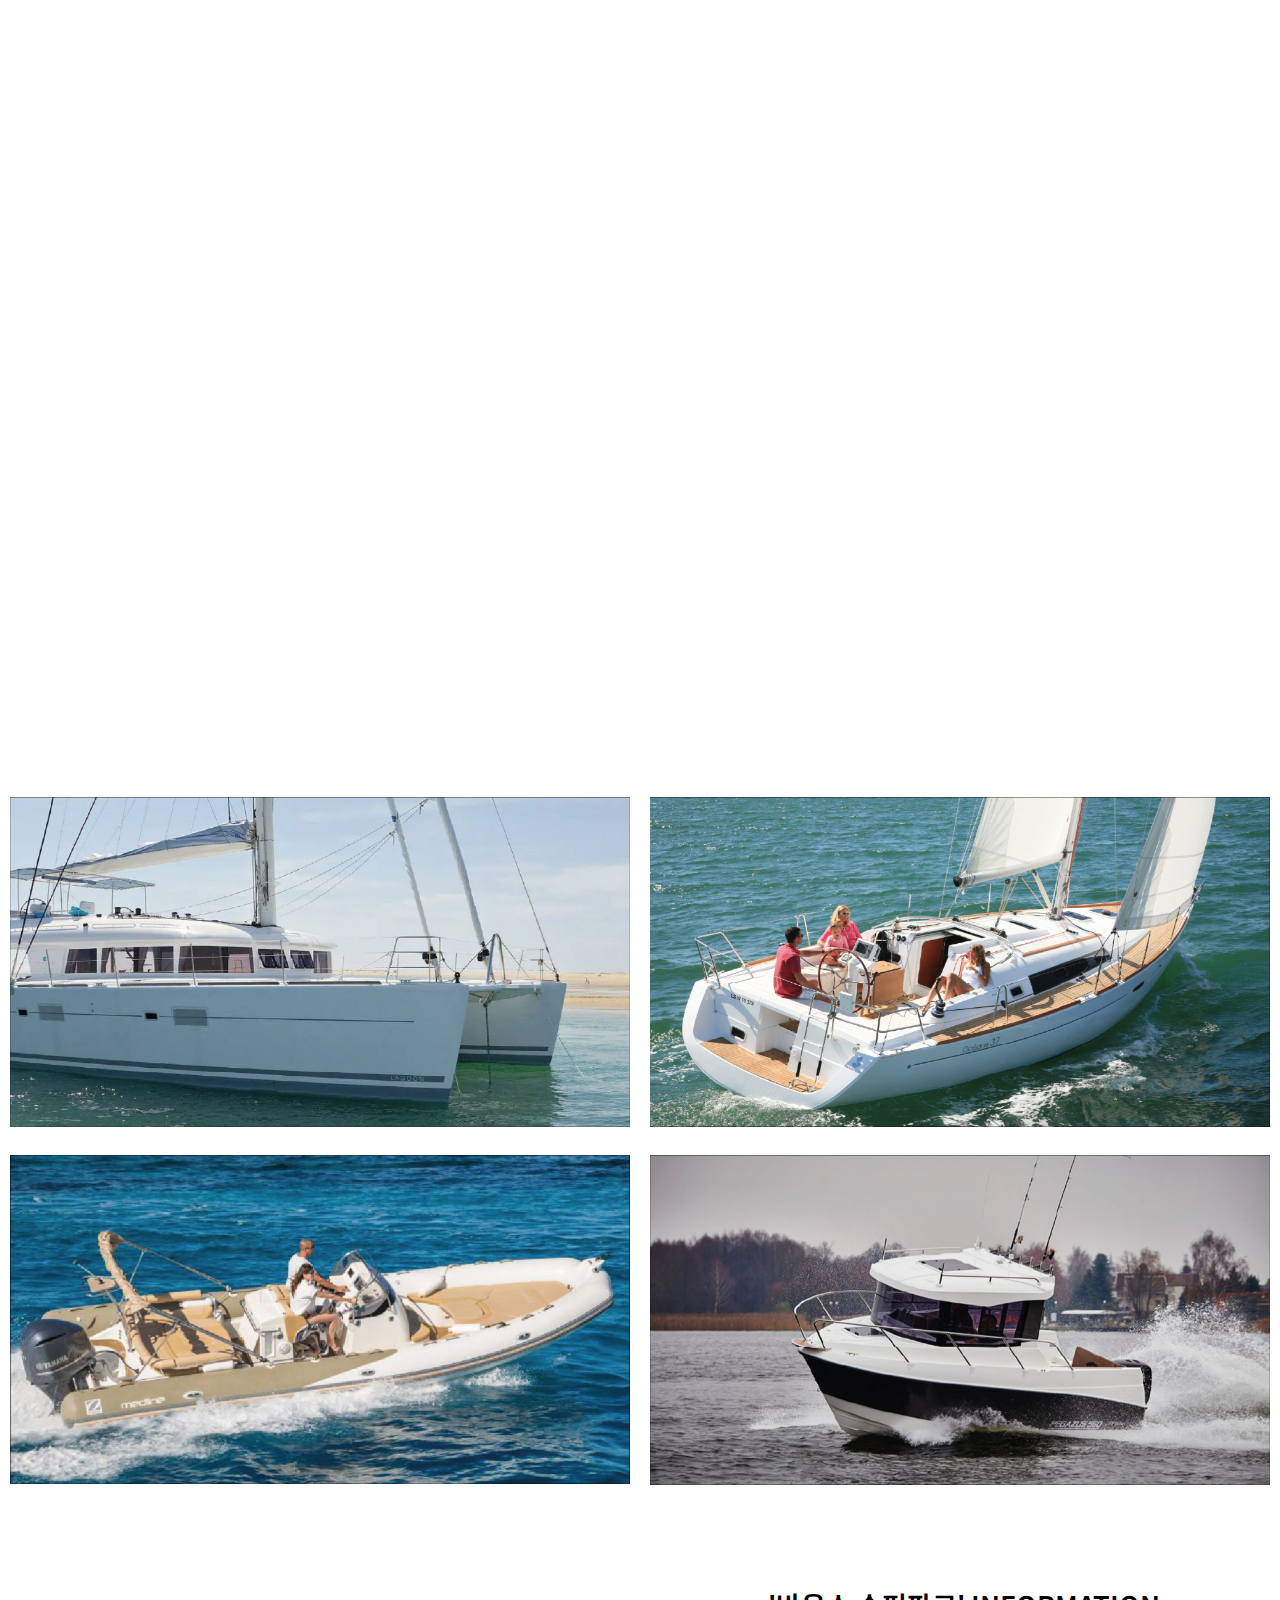
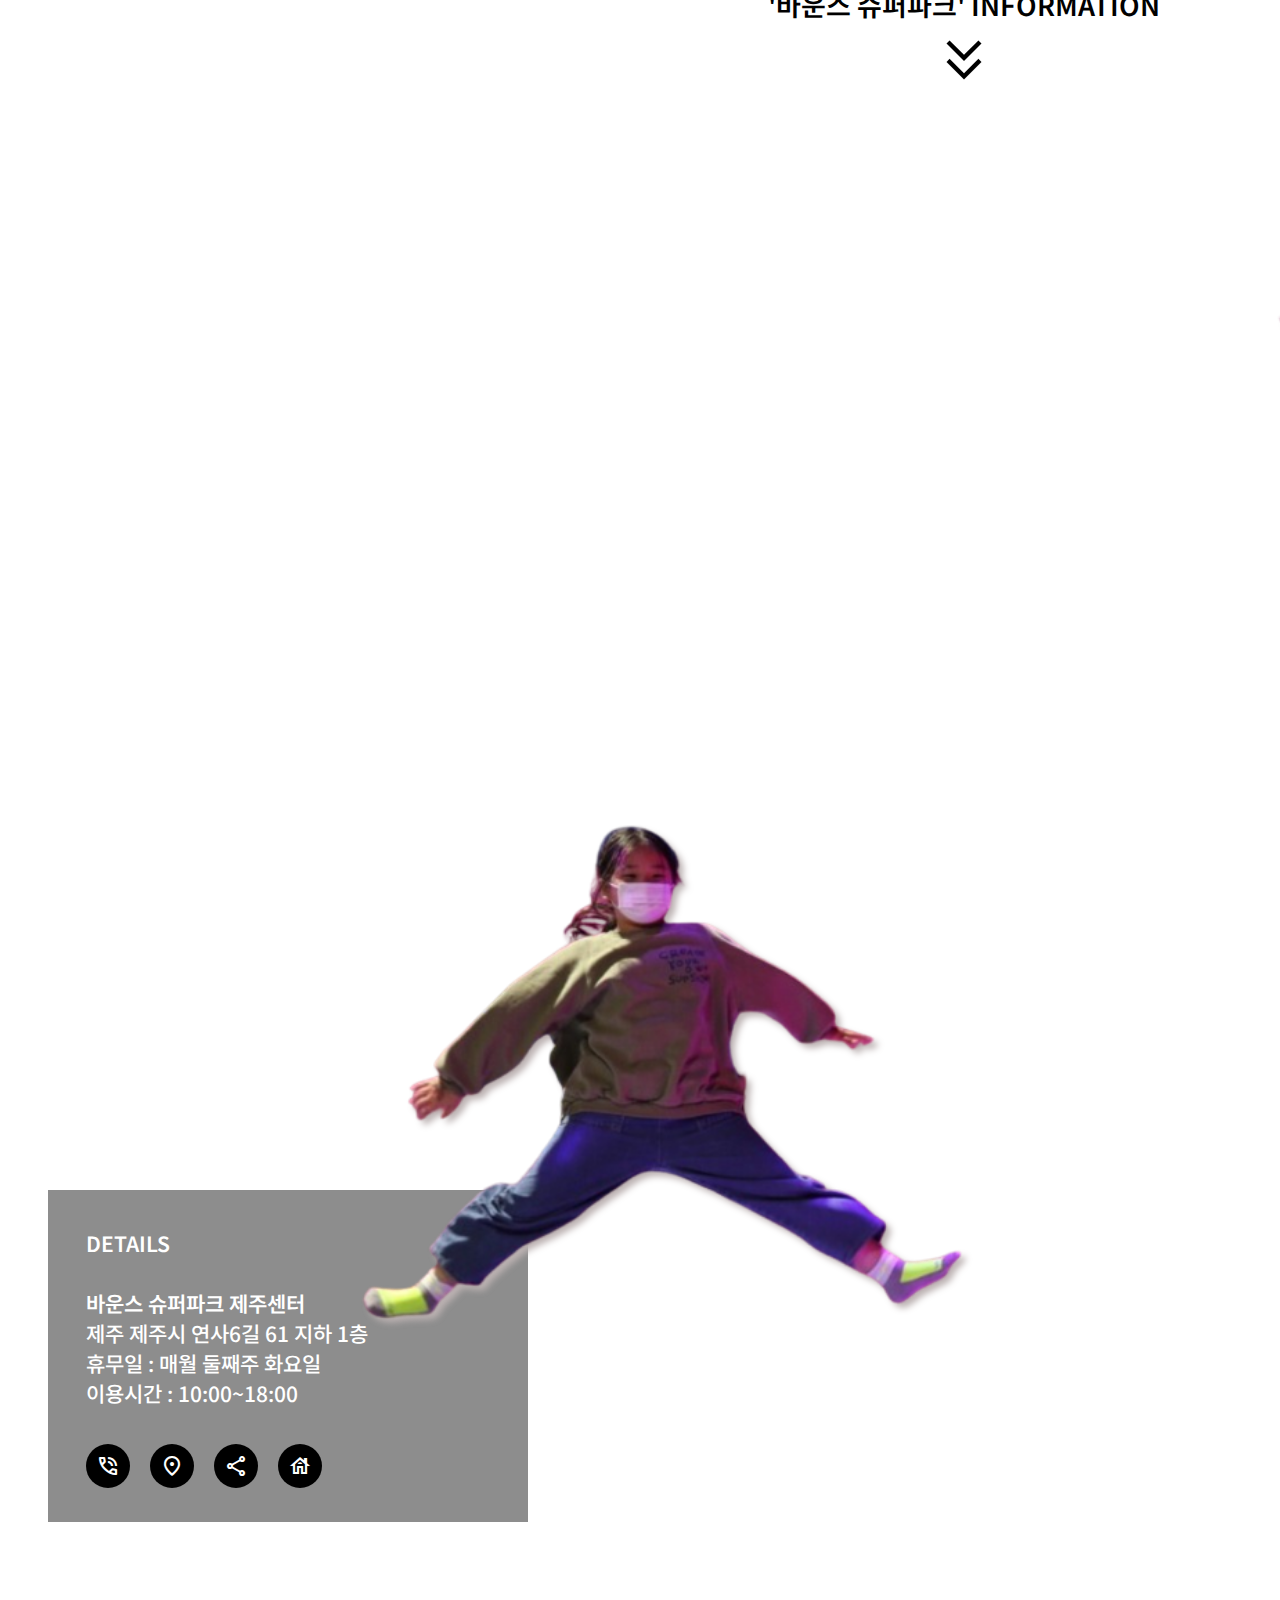
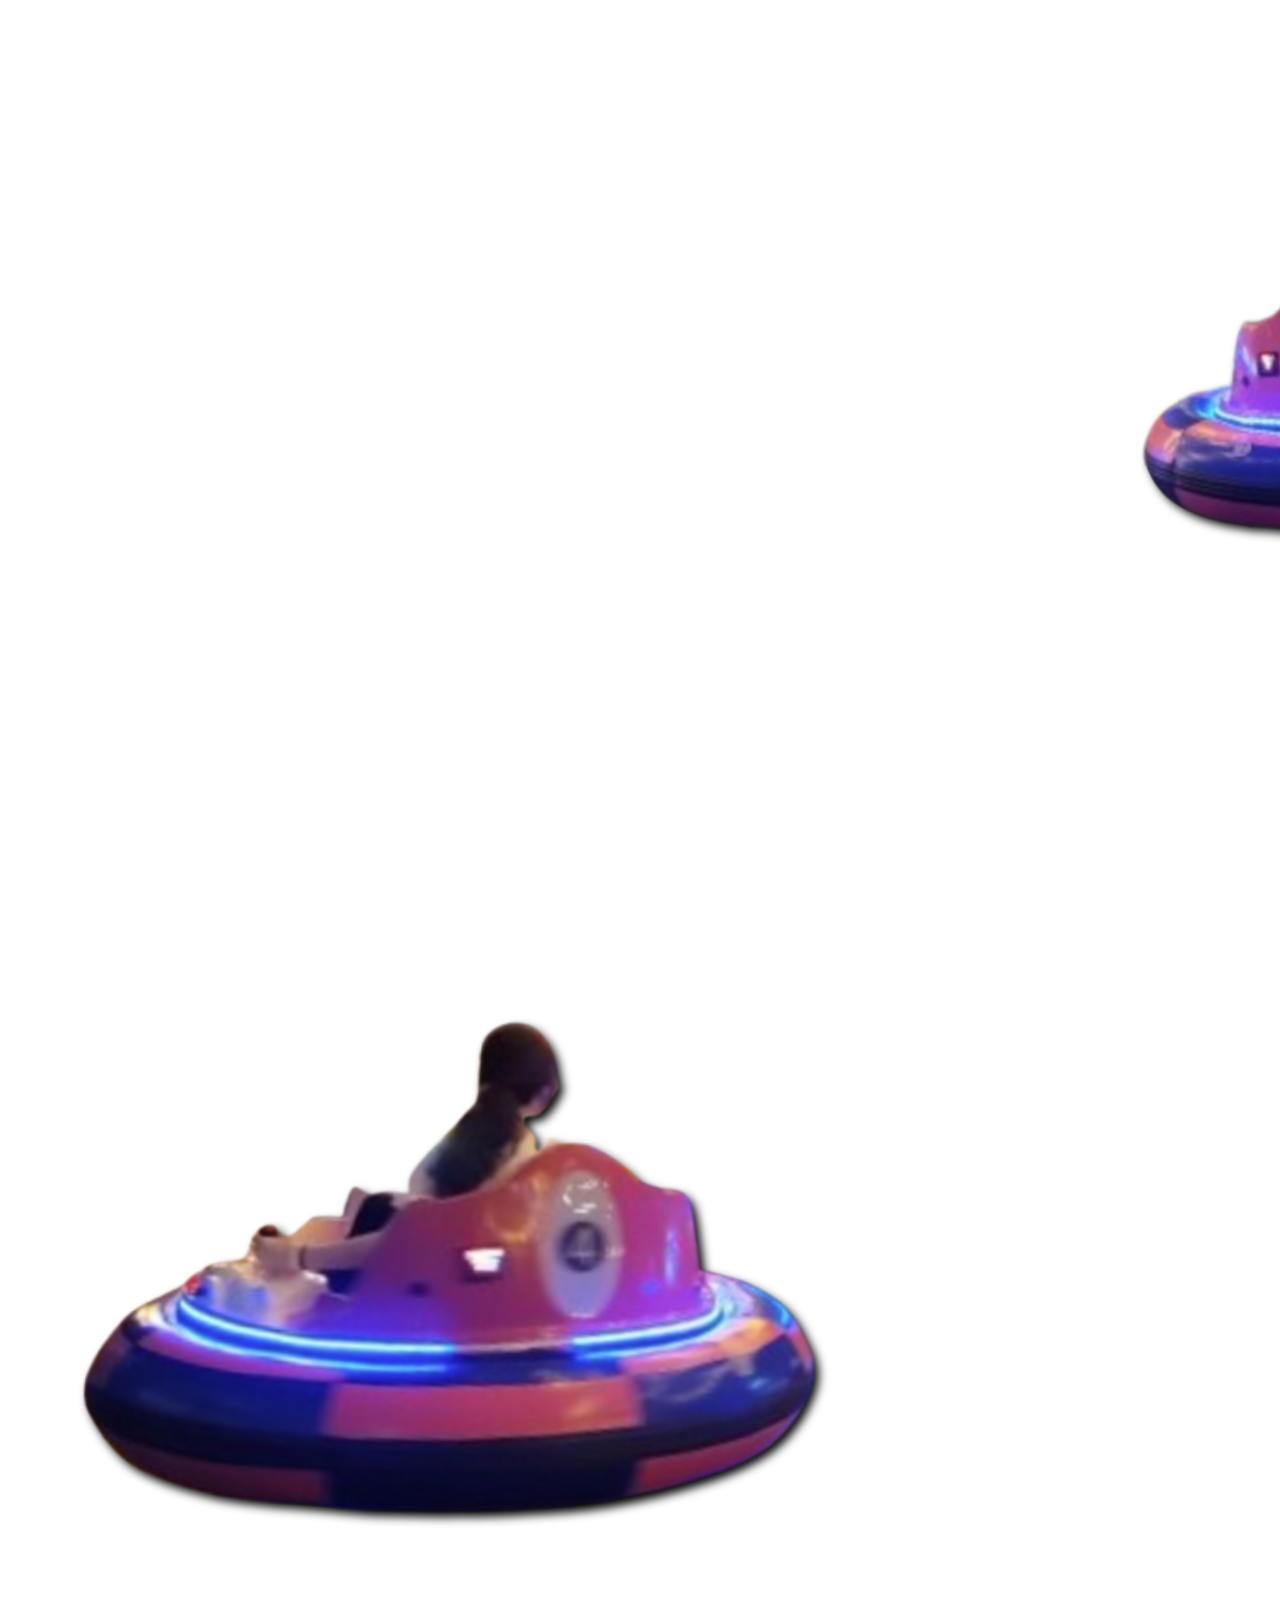
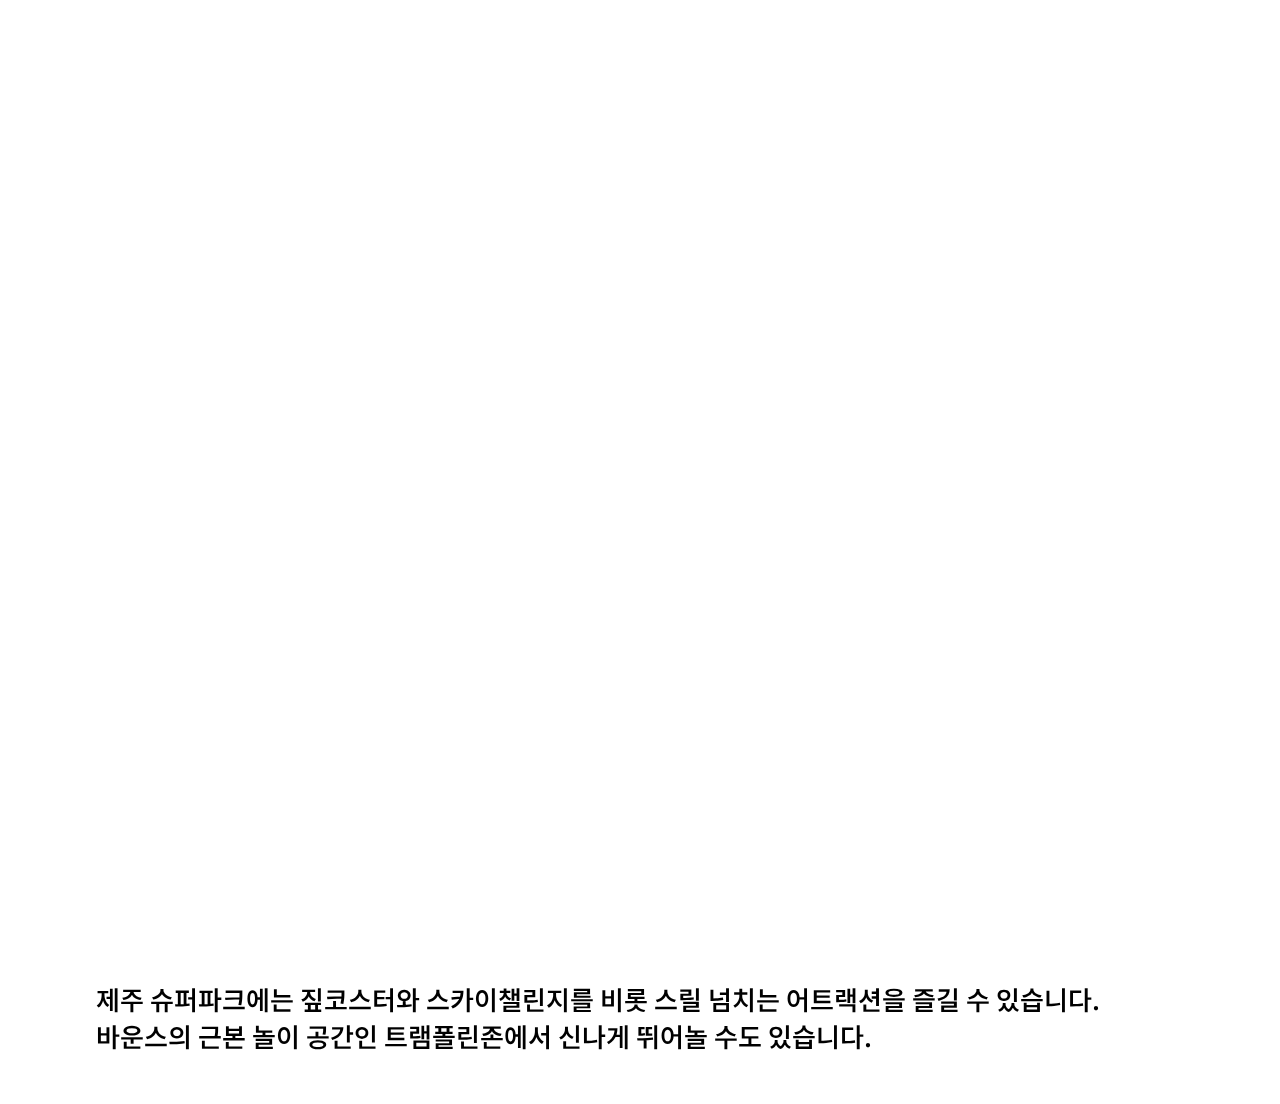
==== commit dfba8c1a: "230304 액티비티 수정" ====
--- a/activity/index.html
+++ b/activity/index.html
@@ -90,17 +90,10 @@
         </li>
       </ul>
     </div>
-
-    <!-- Return to Top -->
-    <div class="returnToTop">
-      <a href="javascript:void(0);">
-        <span></span>
-        <i class="fa-solid fa-arrow-up"></i>
-      </a>
-    </div>
   </header>
 
   <div class="inner">
+
     <!-- MAIN SWIPER -->
     <div class="swiper">
       <div class="swiper-wrapper">
@@ -239,11 +232,21 @@
               <ul class="sns">
                 <li><a href='tel:064-1833-9810'><i class="material-symbols-outlined">
                       phone_in_talk</i></a></li>
-                <li><a href='#'><i class="material-symbols-outlined">
+                <li><a href="#pop" class="btn"><i class="material-symbols-outlined">
                       location_on
-                    </i></a></li>
+                    </i></a>
+                  <div class="popup1" id="pop">
+                    <iframe class="map1"
+                      src="https://www.google.com/maps/embed?pb=!1m18!1m12!1m3!1d3331.2767415907097!2d126.36413611520474!3d33.38994355978705!2m3!1f0!2f0!3f0!3m2!1i1024!2i768!4f13.1!3m3!1m2!1s0x350cfcaee389e537%3A0xb1b8a666bc10abe1!2zOS44MSDtjIztgaw!5e0!3m2!1sko!2skr!4v1677921166559!5m2!1sko!2skr"
+                      width="600" height="450" style="border:0;" allowfullscreen="" loading="lazy"
+                      referrerpolicy="no-referrer-when-downgrade"></iframe>
+
+                    <a href="#">닫기</a>
+                  </div>
+                </li>
                 <li><a href="#"><i class="material-symbols-outlined">
-                      share</i></a></li>
+                      share</i></a>
+                </li>
                 <li><a href="http://www.981park.com/" target="_blank"><i class="material-symbols-outlined">
                       house</i></a></li>
               </ul>
@@ -302,9 +305,17 @@
             <ul class="sns">
               <li><a href='tel:064-1833-9810'><i class="material-symbols-outlined">
                     phone_in_talk</i></a></li>
-              <li><a href='#'><i class="material-symbols-outlined">
+              <li><a href='#pop2'><i class="material-symbols-outlined">
                     location_on
-                  </i></a></li>
+                  </i></a>
+                <div class="popup2" id="pop2">
+                  <iframe class="map2"
+                    src="https://www.google.com/maps/embed?pb=!1m18!1m12!1m3!1d3330.2397315970975!2d126.6792802152053!3d33.41699375838504!2m3!1f0!2f0!3f0!3m2!1i1024!2i768!4f13.1!3m3!1m2!1s0x350d0318aab8a777%3A0x5453823e9b267d74!2z66Cb7Lig65-w7Yyc7KCc7KO866qp7J6l!5e0!3m2!1sko!2skr!4v1677918922615!5m2!1sko!2skr"
+                    width="600" height="450" style="border:0;" allowfullscreen="" loading="lazy"
+                    referrerpolicy="no-referrer-when-downgrade"></iframe>
+                  <a href="#">닫기</a>
+                </div>
+              </li>
               <li><a href="#"><i class="material-symbols-outlined">
                     share</i></a></li>
               <li><a href="https://www.visitjeju.net/kr/detail/view?contentsid=CONT_000000000500569" target="_blank"><i
@@ -358,9 +369,17 @@
             <ul class="sns">
               <li><a href='tel:010-5486-2032'><i class="material-symbols-outlined">
                     phone_in_talk</i></a></li>
-              <li><a href='#'><i class="material-symbols-outlined">
+              <li><a href='#pop3'><i class="material-symbols-outlined">
                     location_on
-                  </i></a></li>
+                  </i></a>
+                <div class="popup3" id="pop3">
+                  <iframe class="map3"
+                    src="https://www.google.com/maps/embed?pb=!1m18!1m12!1m3!1d213177.61002776626!2d126.47361718218599!3d33.39976894145539!2m3!1f0!2f0!3f0!3m2!1i1024!2i768!4f13.1!3m3!1m2!1s0x350d15043874066b%3A0x330b39f999abf26f!2z7Iqk7YWM7J207KeA7ZWY7Jqw7IqkICYg7Lm07J207Yq47ISc7ZWRIOyKpOy_qCBraXRlc3VyZmluZyBzaGNvb2w!5e0!3m2!1sko!2skr!4v1677919494004!5m2!1sko!2skr"
+                    width="600" height="450" style="border:0;" allowfullscreen="" loading="lazy"
+                    referrerpolicy="no-referrer-when-downgrade"></iframe>
+                  <a href="#">닫기</a>
+                </div>
+              </li>
               <li><a href="#"><i class="material-symbols-outlined">
                     share</i></a></li>
               <li><a href="https://kiters.co.kr/" target="_blank"><i class="material-symbols-outlined">
@@ -397,9 +416,17 @@
               <ul class="sns">
                 <li><a href='tel:0507-1310-2853'><i class="material-symbols-outlined">
                       phone_in_talk</i></a></li>
-                <li><a href='#'><i class="material-symbols-outlined">
+                <li><a href='#pop4'><i class="material-symbols-outlined">
                       location_on
-                    </i></a></li>
+                    </i></a>
+                  <div class="popup4" id="pop4">
+                    <iframe class="map4"
+                      src="https://www.google.com/maps/embed?pb=!1m18!1m12!1m3!1d3326.781784574938!2d126.46164196520718!3d33.50705410370993!2m3!1f0!2f0!3f0!3m2!1i1024!2i768!4f13.1!3m3!1m2!1s0x350cfb1f47e995b7%3A0xd2d7dce4e61eee0f!2z64-E65GQ66eI66as64KYKOyjvCk!5e0!3m2!1sko!2skr!4v1677919790593!5m2!1sko!2skr"
+                      width="600" height="450" style="border:0;" allowfullscreen="" loading="lazy"
+                      referrerpolicy="no-referrer-when-downgrade"></iframe>
+                    <a href="#">닫기</a>
+                  </div>
+                </li>
                 <li><a href="#"><i class="material-symbols-outlined">
                       share</i></a></li>
                 <li><a href="http://dodoomarina.com/" target="_blank"><i class="material-symbols-outlined">
@@ -437,7 +464,6 @@
               </figcaption>
             </figure>
           </div>
-
           <div class="bluecon2">
             <figure class="snip1384">
               <img class="yacht4" src="./image/y4.png" alt="요트4">
@@ -469,13 +495,6 @@
             </figure>
           </div>
         </div>
-        <!-- 
-      <img class="yacht1" src="./image/y1.png" alt="요트1">
-      <img class="yacht2" src="./image/y2.png" alt="요트2">
-      <img class="yacht3" src="./image/y3.png" alt="요트3">
-      <img class="yacht4" src="./image/y4.png" alt="요트4">
-      <img class="yacht5" src="./image/y5.png" alt="요트5">
-      <img class="yacht1" src="./image/y6.png" alt="요트6"> -->
 
         <!-- 바운스 슈퍼파크 INFORMATION -->
         <div class="bouncearrow">
@@ -502,7 +521,7 @@
           </div>
           <img class="bumpercar1" src="./image/bounce5.png" alt="범퍼카1"></img>
           <img class="bumpercar2" src="./image/bounce6.png" alt="범퍼카2"></img>
-          <div data-aos="fade-down" data-aos-easing="linear" data-aos-duration="1500">
+          <div data-aos="fade-up" data-aos-duration="1000">
             <div class="playground">
               <img class="playground1" src="./image/bounce7.jpg" alt="바운스놀이공간1"></img>
               <img class="playground2" src="./image/bounce8.jpg" alt="바운스놀이공간2"></img>
@@ -522,9 +541,17 @@
               <ul class="sns">
                 <li><a href='tel:070-4647-0559'><i class="material-symbols-outlined">
                       phone_in_talk</i></a></li>
-                <li><a href='#'><i class="material-symbols-outlined">
+                <li><a href='#pop5'><i class="material-symbols-outlined">
                       location_on
-                    </i></a></li>
+                    </i></a>
+                  <div class="popup5" id="pop5">
+                    <iframe class="map5"
+                      src="https://www.google.com/maps/embed?pb=!1m18!1m12!1m3!1d3327.733933663649!2d126.50741521520673!3d33.48227725499718!2m3!1f0!2f0!3f0!3m2!1i1024!2i768!4f13.1!3m3!1m2!1s0x350cfbe535126fcb%3A0x608267e04ceb0d0f!2z67CU7Jq07IqkIOyKiO2NvO2MjO2BrCDsoJzso7wg7IS87YSw!5e0!3m2!1sko!2skr!4v1677920367876!5m2!1sko!2skr"
+                      width="600" height="450" style="border:0;" allowfullscreen="" loading="lazy"
+                      referrerpolicy="no-referrer-when-downgrade"></iframe>
+                    <a href="#">닫기</a>
+                  </div>
+                </li>
                 <li><a href="#"><i class="material-symbols-outlined">
                       share</i></a></li>
                 <li><a href="https://www.vaunce.co.kr/branch/46" target="_blank"><i class="material-symbols-outlined">
--- a/activity/CSS/style.css
+++ b/activity/CSS/style.css
@@ -1,10 +1,6 @@
-/* 개선 필요 점 (23.03.02) */
-
-/* 메인 헤더, 날씨 API 넣어야 함 */
-/* 위치 뜨게 하는 지도 넣어야 함 */
+/* 개선 필요 점 (23.03.04) */
+
 /* 링크 동그란 버튼에 hover 주면 시각적인 효과 주기 */
-/* DETAILS, 제목에만 글자 굵기 변경하기 */
-/* 책모양 느낌 같은 것 가능하다면 오른쪽에 fixed 해놓기 */
 /* 슈퍼바운스 마지막 사진 2장에 슬기 CSS .shine 효과 끌고 오기 */
 
 
@@ -30,18 +26,18 @@
 
 /* MAIN HAEDER */
 
-header {
+/* header {
   height: 100px;
   width: 1920px;
-}
+} */
 
 header {
   position: fixed;
   height: 100px;
+  width: 100%;
   top: 0;
   left: 0;
   z-index: 2;
-  width: 100vw;
   background-color: transparent;
 }
 
@@ -179,52 +175,6 @@
   margin: 5px 0;
 }
 
-.returnToTop {
-  position: fixed;
-  bottom: 10px;
-  right: 190px;
-}
-
-.returnToTop a {
-  display: block;
-  width: 30px;
-  height: 30px;
-  background-color: #5c3b16;
-  border-radius: 50%;
-  text-align: center;
-  font-size: 1.2rem;
-}
-
-.returnToTop a.changeColor {
-  background-color: #ea5c2b;
-}
-
-.returnToTop a.changeColor i {
-  color: white;
-}
-
-.returnToTop a.changeColor span {
-  background-color: white;
-}
-
-.returnToTop a span {
-  width: 18px;
-  height: 1.8px;
-  display: block;
-  border-radius: 4px;
-  background-color: white;
-  position: absolute;
-  top: 6px;
-  left: 6px;
-}
-
-.returnToTop a i {
-  position: absolute;
-  top: 8px;
-  left: 8px;
-  color: white;
-}
-
 /* COMMON */
 
 * {
@@ -264,8 +214,9 @@
   position: relative;
   width: 1920px;
   margin: auto;
-  /* border: 1px solid black; */
-}
+}
+
+/* SWIPER */
 
 .swiper-slide a {
   justify-content: center;
@@ -285,39 +236,6 @@
   filter: none;
 }
 
-/* BUTTON */
-/* button {
-  position: absolute;
-  width: 10%;
-  height: 7%;
-  background-color: rgba(247, 198, 92, 0.12);
-  font-family: 'Noto Sans KR', sans-serif;
-  border: 1px solid white;
-  color: #fff;
-  font-size: 2vh;
-  font-weight: bold;
-  border-radius: 30px;
-  transform: translate(-50%, -50%);
-  transition: .2s;
-  text-shadow: 3px 3px 8px black;
-  display: block;
-  bottom: 20%;
-  left: 50%;
-} */
-
-/* button:focus {
-  outline: 0;
-}
-
-button:hover {
-  background-color: rgba(223, 173, 81, 0.9);
-  cursor: pointer;
-  box-shadow: 0 2px 4px rgba(223, 173, 81, 2.0);
-  border: none;
-} */
-
-/* SWIPER */
-
 .swiper {
   position: relative;
   margin-bottom: 21%;
@@ -339,7 +257,7 @@
 }
 
 .swiper-pagination-bullet-active {
-  background-color: rgba(168, 166, 164, 0.249);
+  background-color: rgba(237, 124, 10, 0.249);
   width: 80px;
 }
 
@@ -353,7 +271,6 @@
   opacity: 20px;
   background-position: center;
   background-repeat: no-repeat;
-  /* z-index: 2; */
   -webkit-transition: 0.4s;
   transition: 1s;
   position: absolute;
@@ -366,7 +283,7 @@
   display: flex;
   text-align: center;
   font-size: 50px;
-  color: rgba(62, 59, 59, 0.212);
+  color: rgba(59, 62, 60, 0.212);
   left: 20px;
 }
 
@@ -396,21 +313,6 @@
 }
 
 /* TEXT-WRAP BUTTON */
-
-/* .text-wrap {
-  position: absolute;
-  top: 30vh;
-  left: 0;
-  right: 0;
-  width: 80vw;
-  opacity: 0;
-  margin: auto;
-  text-align: center;
-  transition: .5s;
-  z-index: 1;
-  background-color: rgba(0, 0, 0, 0.545);
-  border-radius: 20px;
-} */
 
 .text-wrap {
   position: absolute;
@@ -669,6 +571,60 @@
   padding: 10px;
 }
 
+/* 팝업 버튼 누르 나오는 상자 */
+
+/* 뒤에 꺼멓게 칠해지는 부분임 */
+/* 뒤에가 클릭이 되지 않게 하려고, 팝업만 클릭이 되려고 하는 것임 */
+/* .dim {
+  position: absolute;
+  left: 0;
+  top: 0;
+  width: 100%;
+  height: 100%;
+  background: rgba(0, 0, 0, 0.6);
+  opacity: 0;
+  transition: 0.5s;
+} */
+
+.popup1 {
+  position: absolute;
+  left: 760px;
+  top: -800px;
+  z-index: 5;
+  transform: translate(-50%, 50%);
+  width: 900px;
+  height: 490px;
+  box-shadow: 0 0 10px rgba(0, 0, 0, 0.5);
+  background: rgba(0, 0, 0, 0.668);
+  border-radius: 10px;
+  text-align: right;
+  padding: 20px;
+  box-sizing: border-box;
+  opacity: 0;
+  transition: all 0.5s;
+}
+
+.popup1>.map1 {
+  position: absolute;
+  left: 20px;
+  right: 20px;
+  width: 800px;
+  height: 449px;
+}
+
+.popup1>a {
+  position: absolute;
+  right: 25px;
+  color: rgb(182, 178, 178);
+  font-size: 15px;
+  text-decoration: none;
+  cursor: pointer;
+}
+
+.popup1:target {
+  opacity: 1;
+}
+
 
 /* ARROW 렛츠런팜 */
 .runarrow {
@@ -869,6 +825,46 @@
   padding: 10px;
 }
 
+.popup2 {
+  position: absolute;
+  left: 780px;
+  top: -800px;
+  z-index: 5;
+  transform: translate(-50%, 50%);
+  width: 900px;
+  height: 490px;
+  box-shadow: 0 0 10px rgba(0, 0, 0, 0.5);
+  background: rgba(0, 0, 0, 0.668);
+  border-radius: 10px;
+  text-align: right;
+  padding: 20px;
+  box-sizing: border-box;
+  opacity: 0;
+  transition: all 0.5s;
+}
+
+.popup2>.map2 {
+  position: absolute;
+  left: 20px;
+  right: 20px;
+  width: 800px;
+  height: 449px;
+}
+
+.popup2>a {
+  position: absolute;
+  right: 25px;
+  color: rgb(182, 178, 178);
+  font-size: 15px;
+  text-decoration: none;
+  cursor: pointer;
+}
+
+.popup2:target {
+  opacity: 1;
+}
+
+
 /* ARROW 카이트서핑 */
 
 .kitearrow {
@@ -1065,6 +1061,45 @@
   border-radius: 100%;
   text-align: center;
   padding: 10px;
+}
+
+.popup3 {
+  position: absolute;
+  left: 740px;
+  top: -800px;
+  z-index: 5;
+  transform: translate(-50%, 50%);
+  width: 900px;
+  height: 490px;
+  box-shadow: 0 0 10px rgba(0, 0, 0, 0.5);
+  background: rgba(0, 0, 0, 0.668);
+  border-radius: 10px;
+  text-align: right;
+  padding: 20px;
+  box-sizing: border-box;
+  opacity: 0;
+  transition: all 0.5s;
+}
+
+.popup3>.map3 {
+  position: absolute;
+  left: 20px;
+  right: 20px;
+  width: 800px;
+  height: 449px;
+}
+
+.popup3>a {
+  position: absolute;
+  right: 25px;
+  color: rgb(182, 178, 178);
+  font-size: 15px;
+  text-decoration: none;
+  cursor: pointer;
+}
+
+.popup3:target {
+  opacity: 1;
 }
 
 /* ARROW 블루원요트클럽 */
@@ -1210,6 +1245,46 @@
   border-radius: 100%;
   text-align: center;
   padding: 10px;
+}
+
+
+.popup4 {
+  position: absolute;
+  left: 740px;
+  top: -380px;
+  z-index: 10;
+  transform: translate(-50%, 50%);
+  width: 900px;
+  height: 490px;
+  box-shadow: 0 0 10px rgba(0, 0, 0, 0.5);
+  background: rgba(0, 0, 0, 0.668);
+  border-radius: 10px;
+  text-align: right;
+  padding: 20px;
+  box-sizing: border-box;
+  opacity: 0;
+  transition: all 0.5s;
+}
+
+.popup4>.map4 {
+  position: absolute;
+  left: 20px;
+  right: 20px;
+  width: 800px;
+  height: 449px;
+}
+
+.popup4>a {
+  position: absolute;
+  right: 25px;
+  color: rgb(182, 178, 178);
+  font-size: 15px;
+  text-decoration: none;
+  cursor: pointer;
+}
+
+.popup4:target {
+  opacity: 1;
 }
 
 /* 블루원 요트투어 요트 설명 */
@@ -1585,6 +1660,45 @@
   padding: 10px;
 }
 
+.popup5 {
+  position: absolute;
+  left: 760px;
+  top: -770px;
+  z-index: 10;
+  transform: translate(-50%, 50%);
+  width: 900px;
+  height: 490px;
+  box-shadow: 0 0 10px rgba(0, 0, 0, 0.5);
+  background: rgba(0, 0, 0, 0.668);
+  border-radius: 10px;
+  text-align: right;
+  padding: 20px;
+  box-sizing: border-box;
+  opacity: 0;
+  transition: all 0.5s;
+}
+
+.popup5>.map5 {
+  position: absolute;
+  left: 20px;
+  right: 20px;
+  width: 800px;
+  height: 449px;
+}
+
+.popup5>a {
+  position: absolute;
+  right: 25px;
+  color: rgb(182, 178, 178);
+  font-size: 15px;
+  text-decoration: none;
+  cursor: pointer;
+}
+
+.popup5:target {
+  opacity: 1;
+}
+
 /* 상단 이동하기 버튼 */
 .btn_gotop {
   display: block;
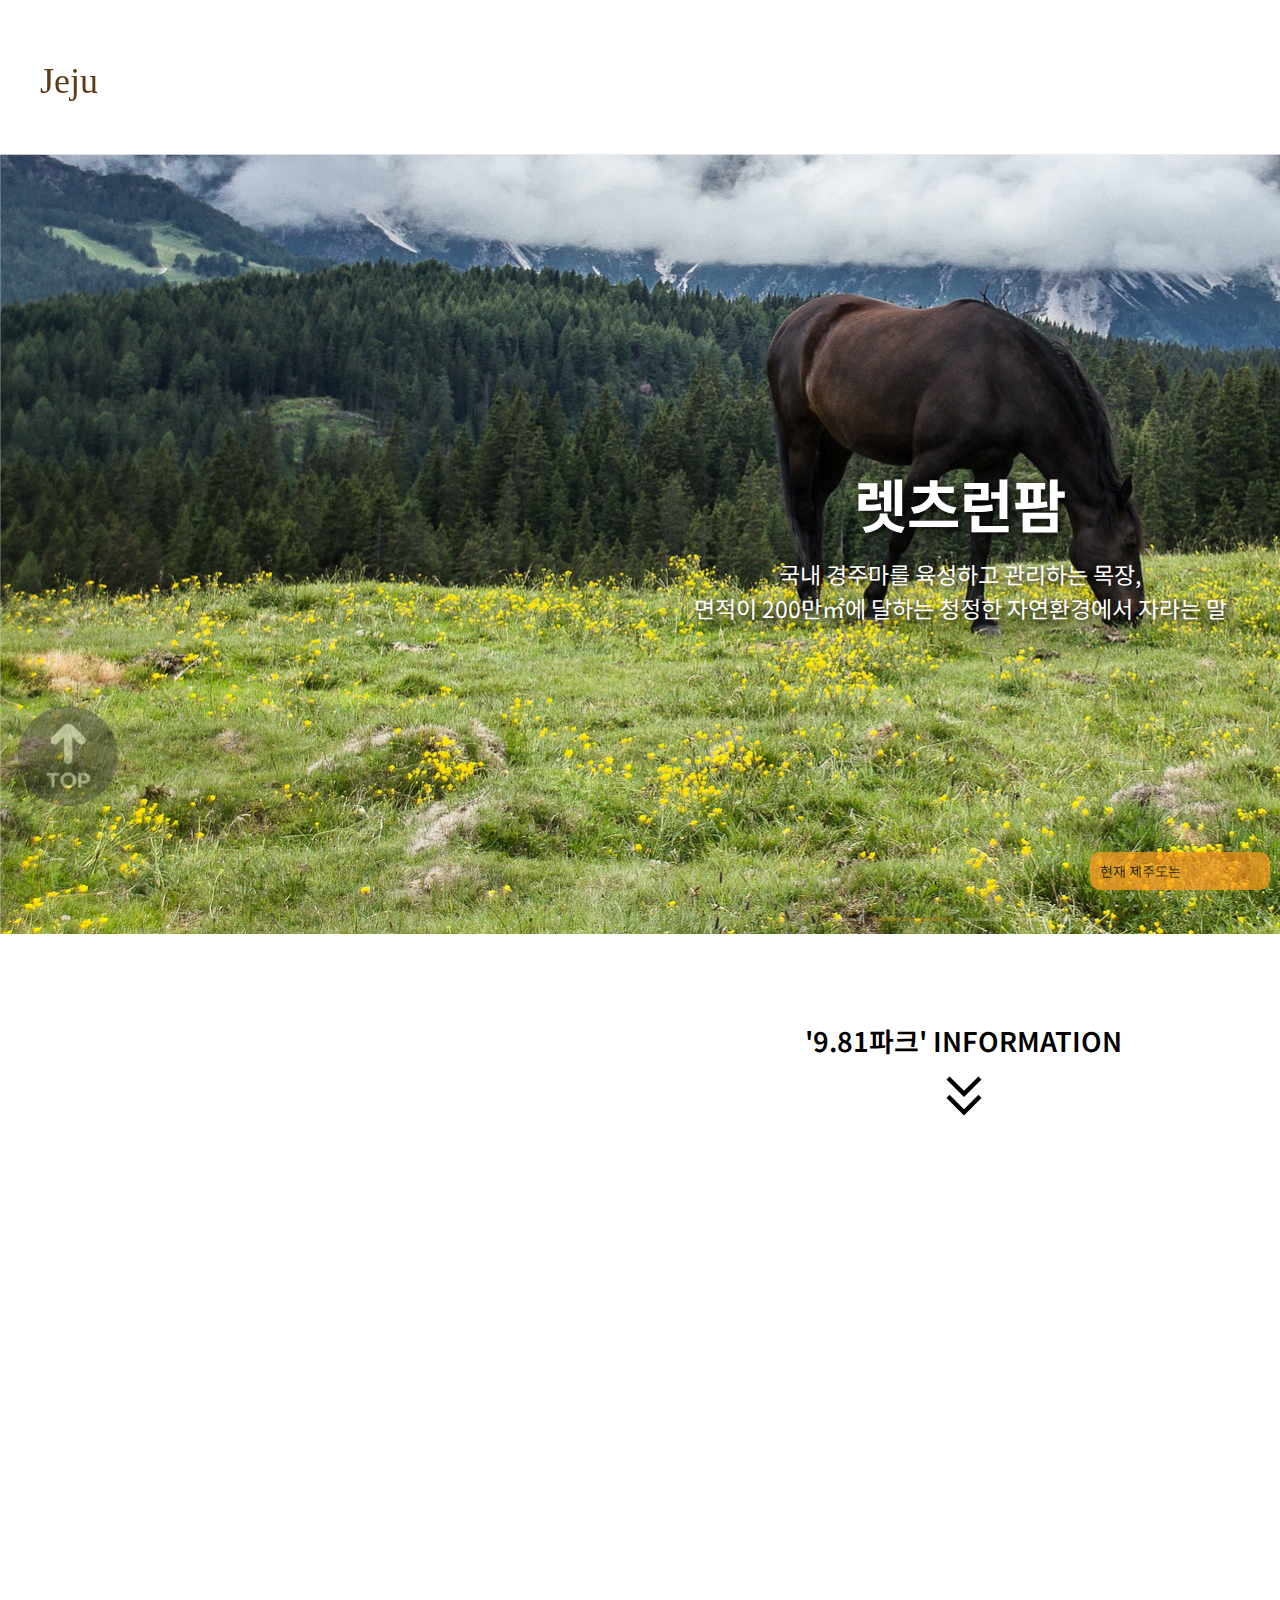
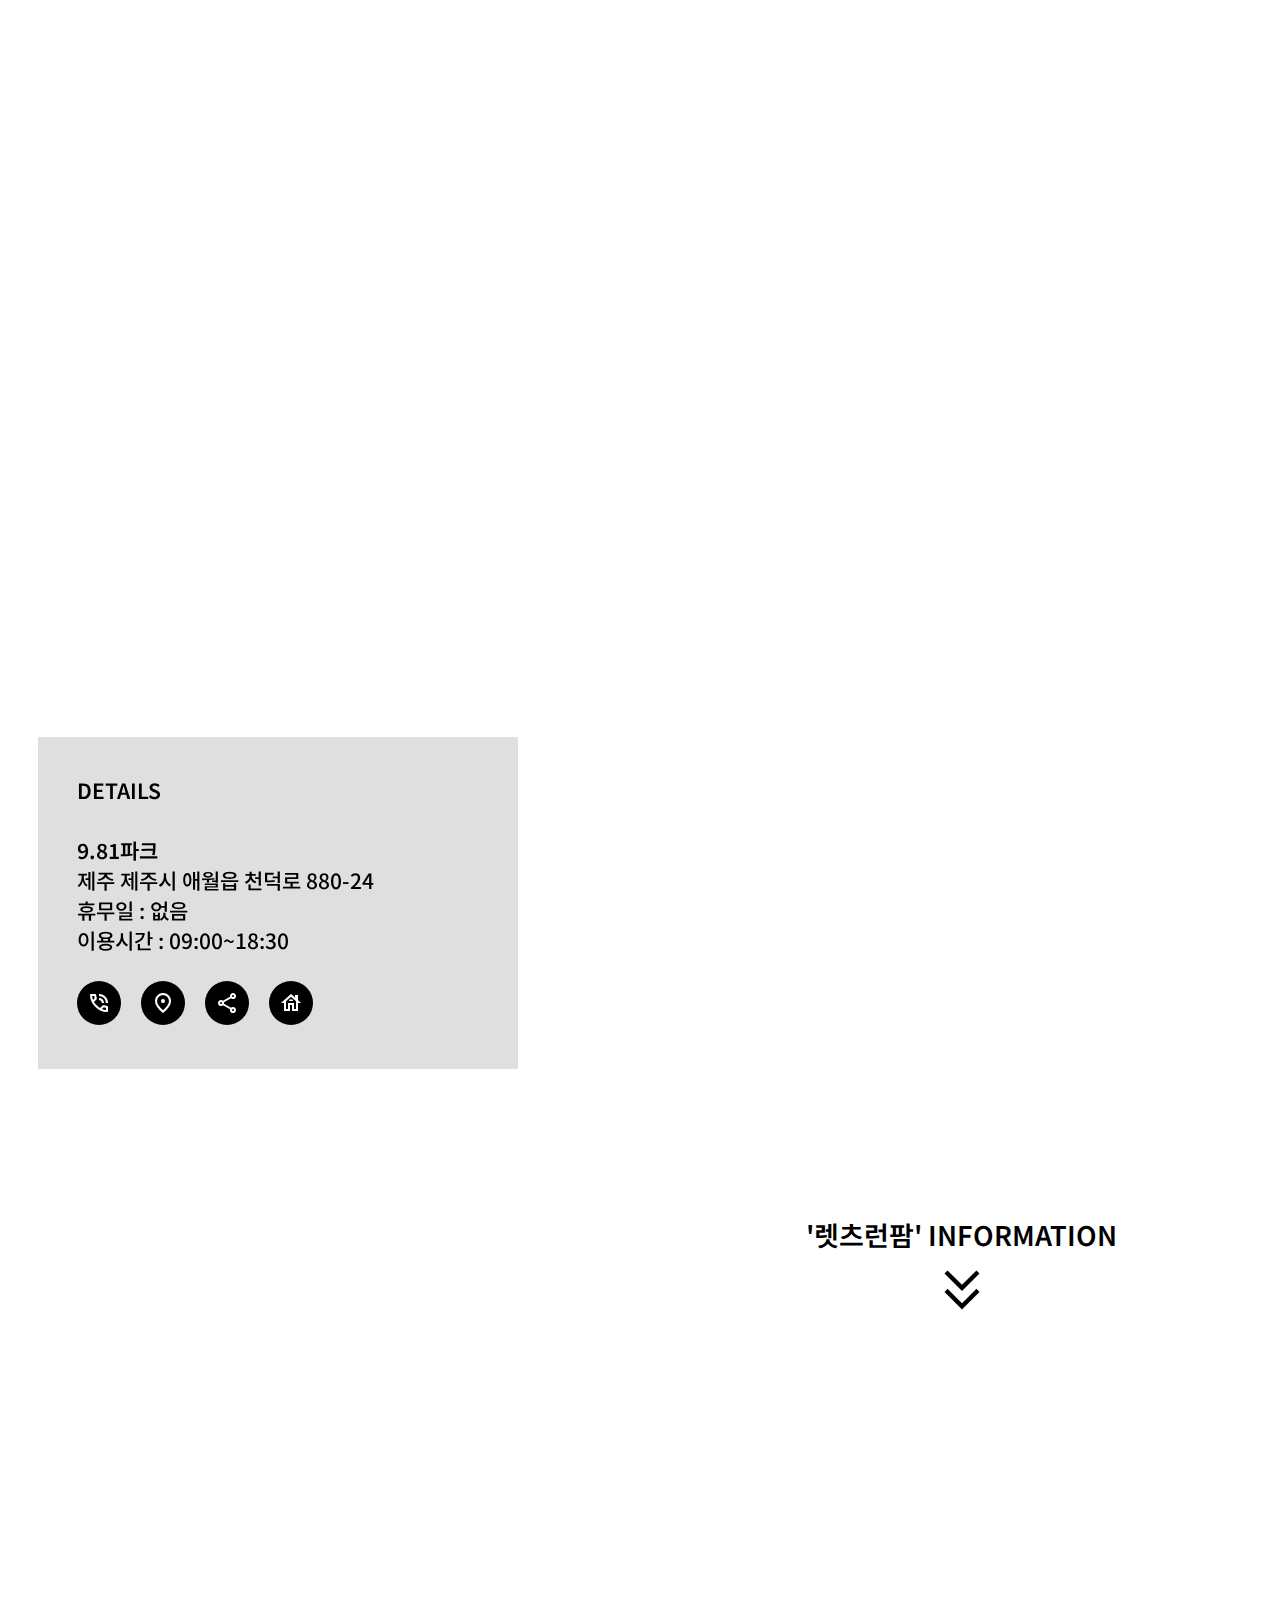
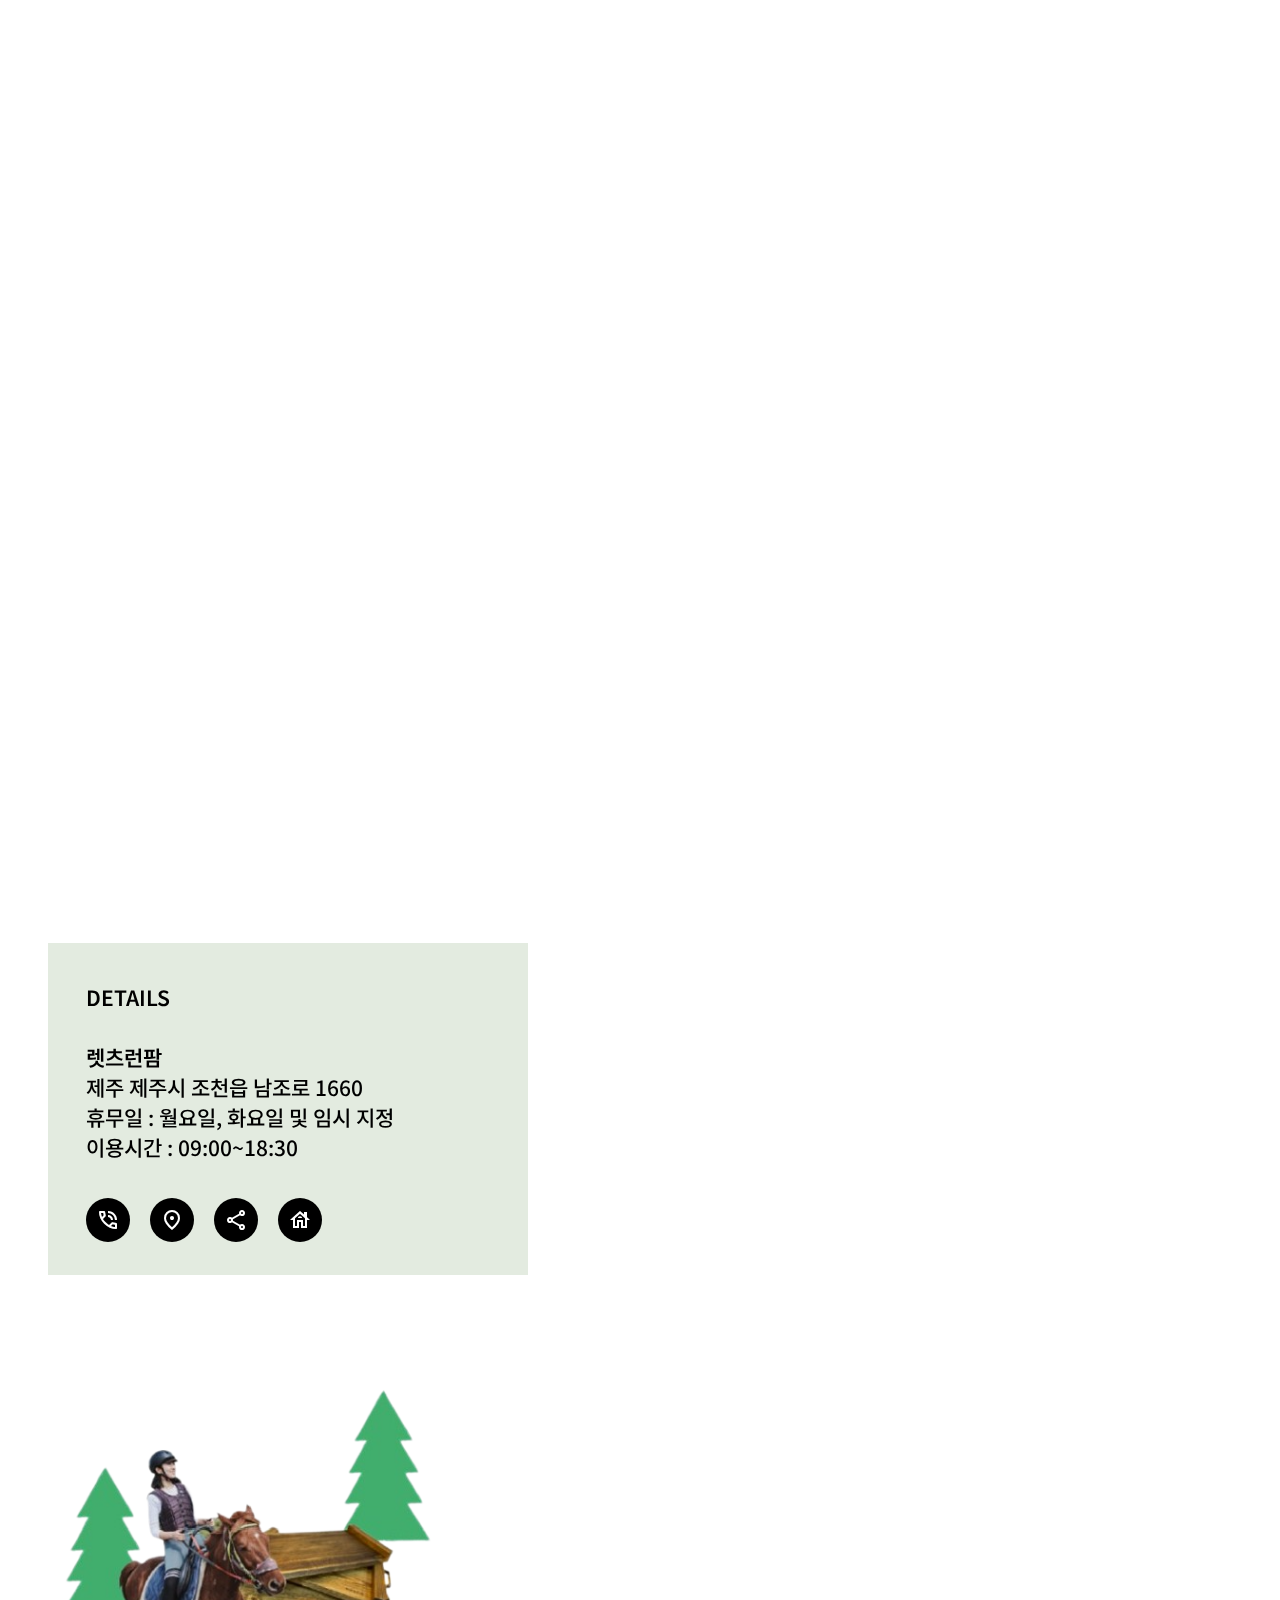
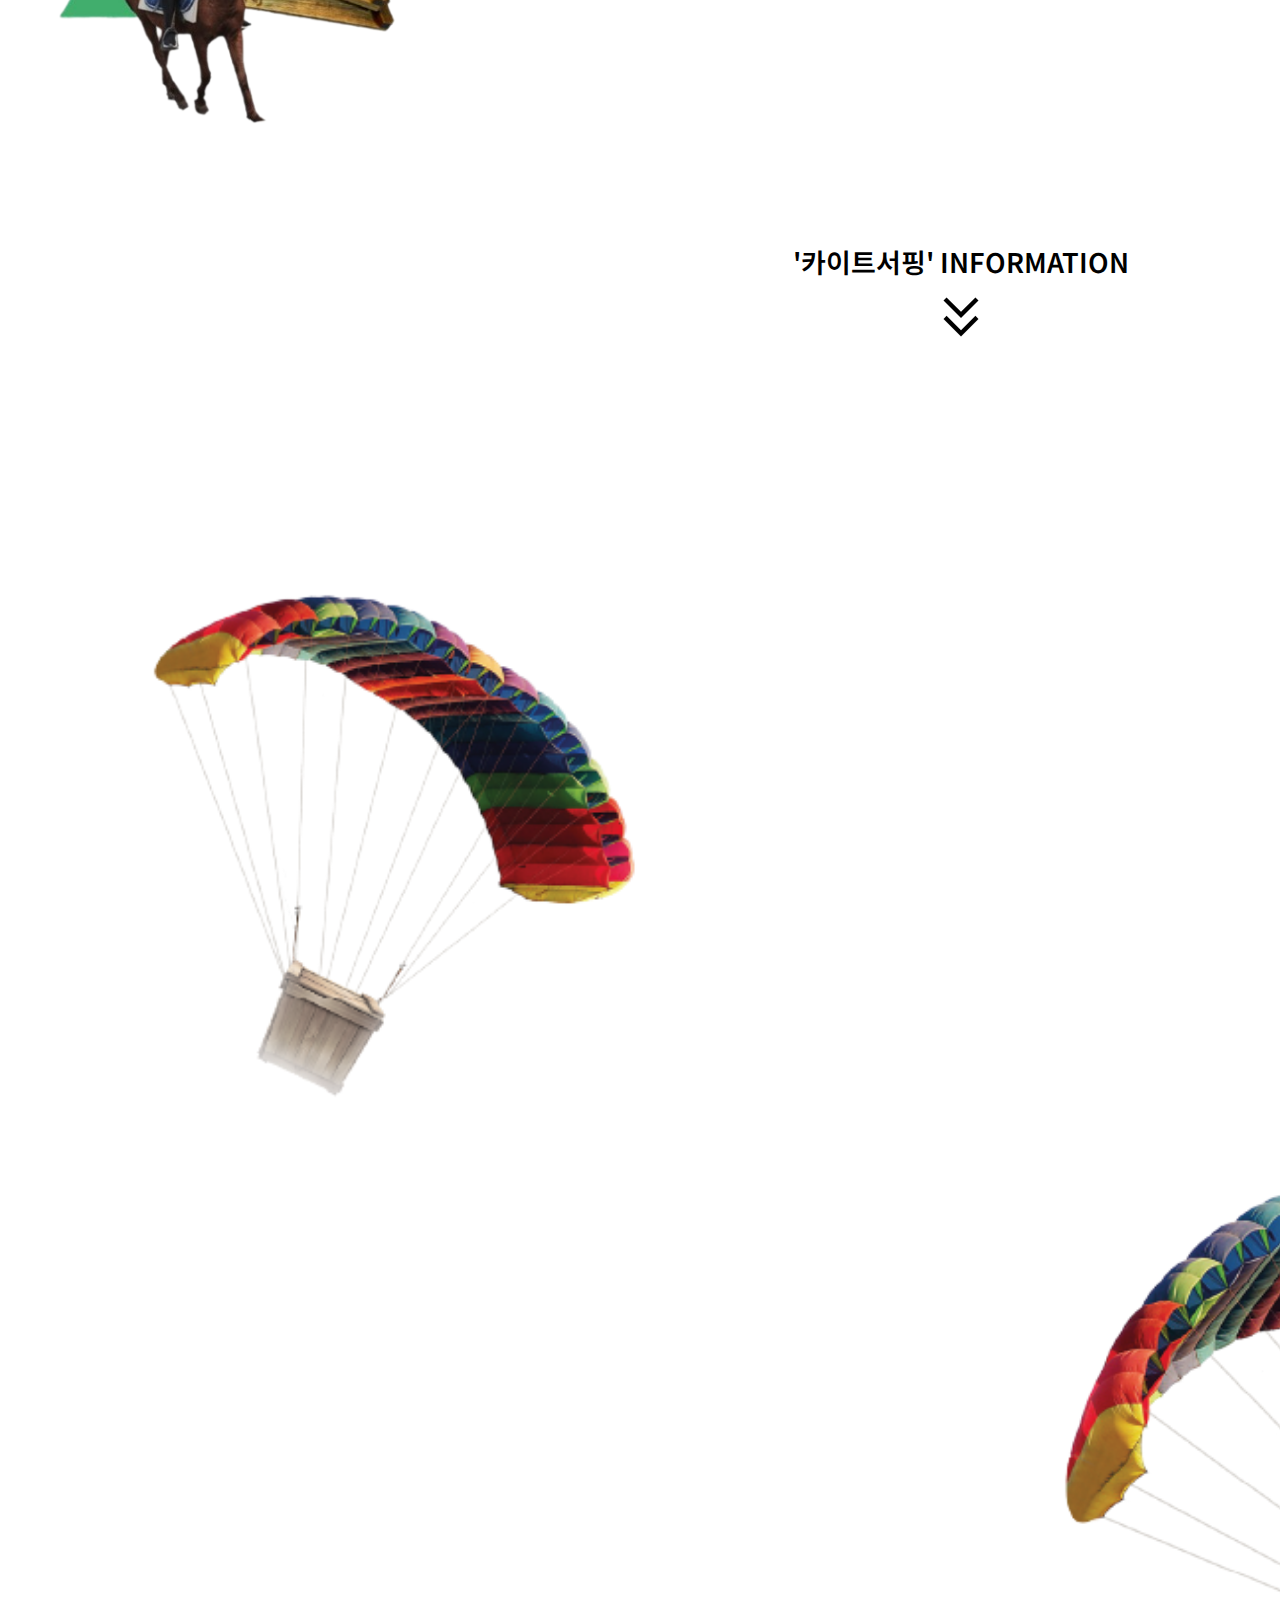
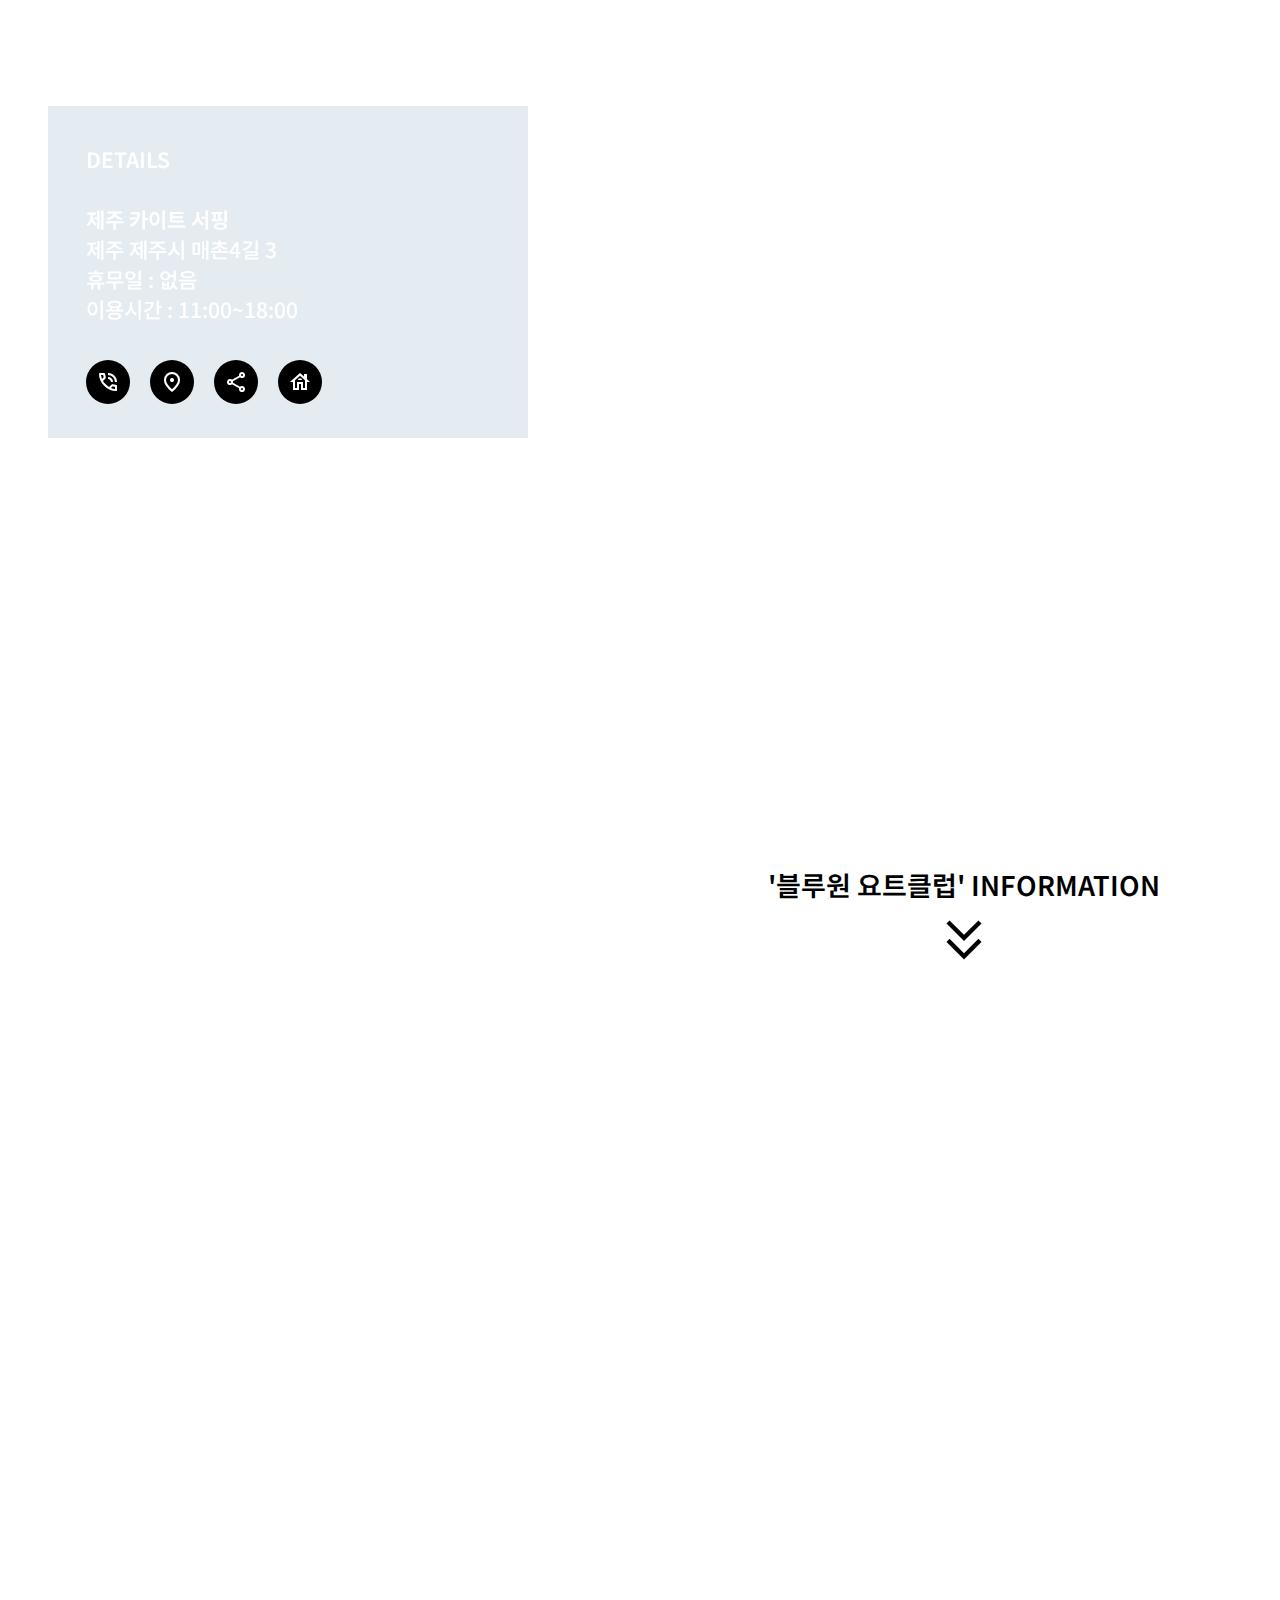
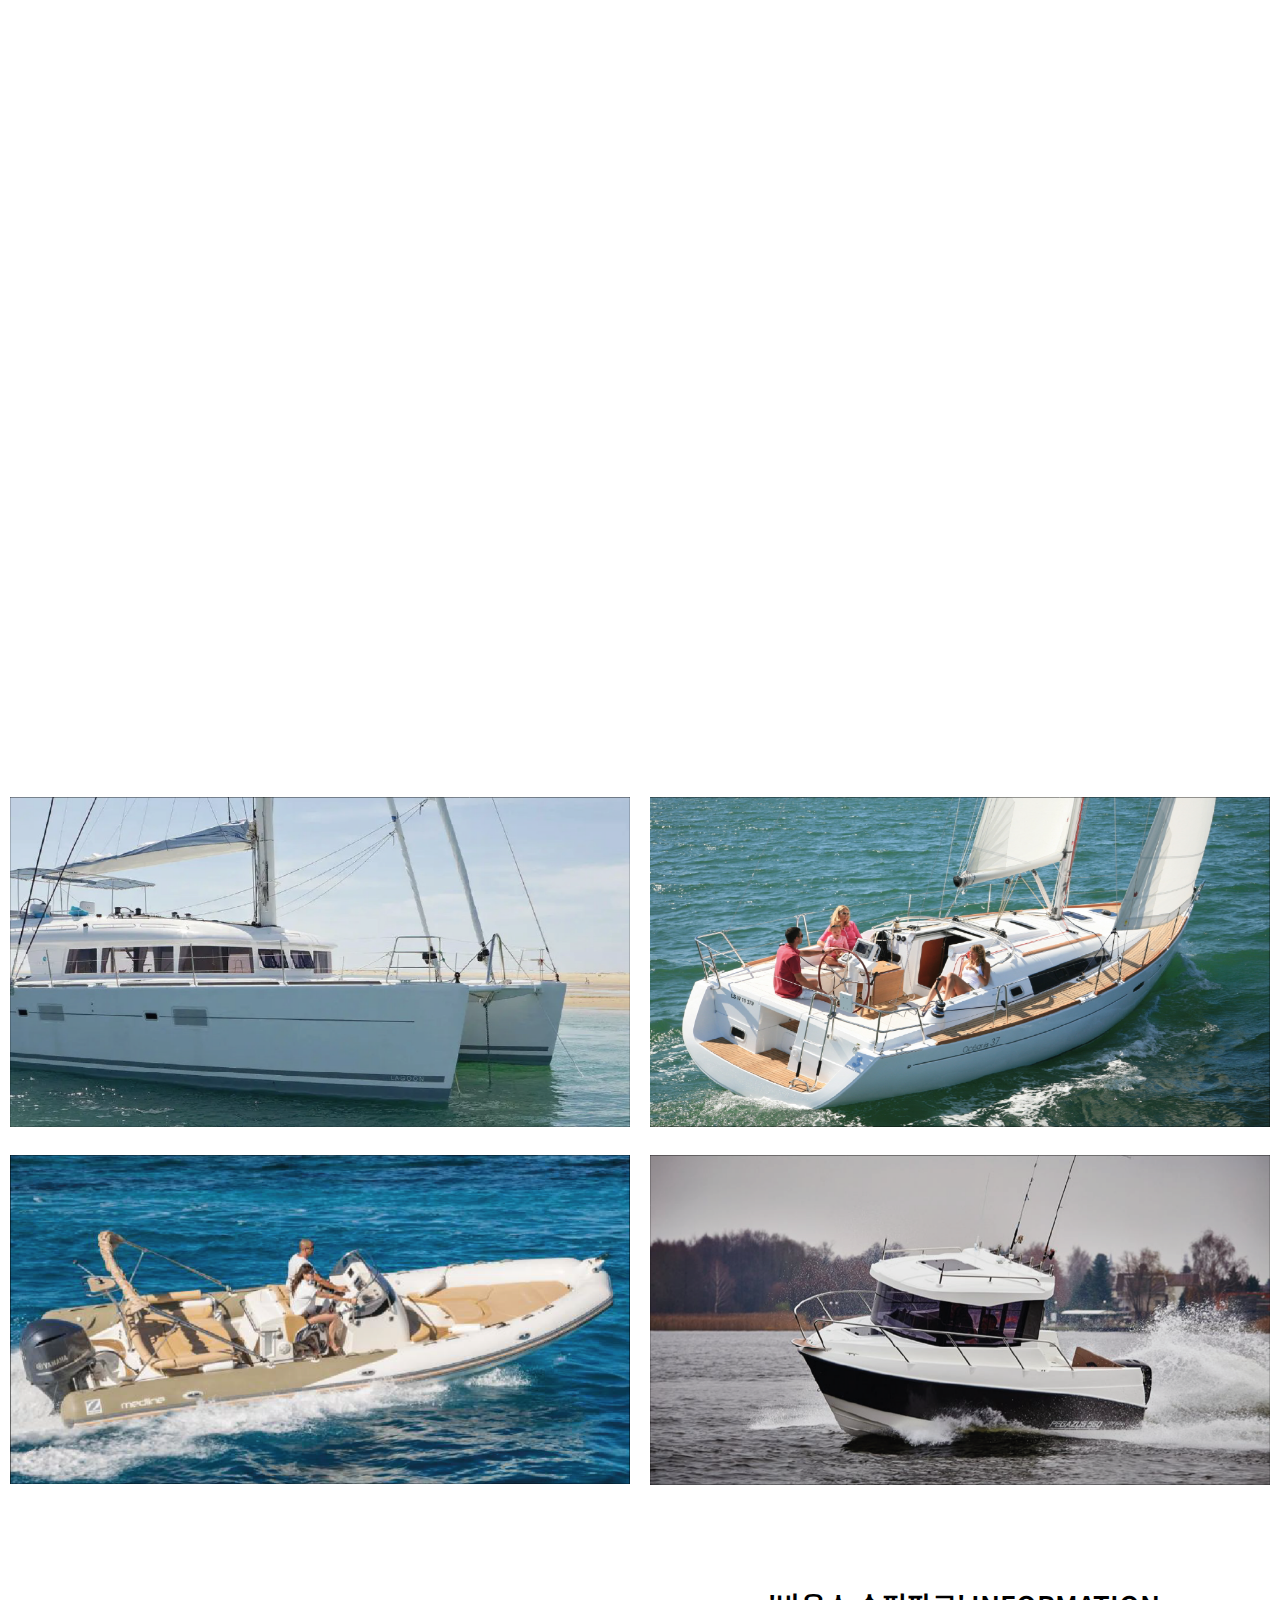
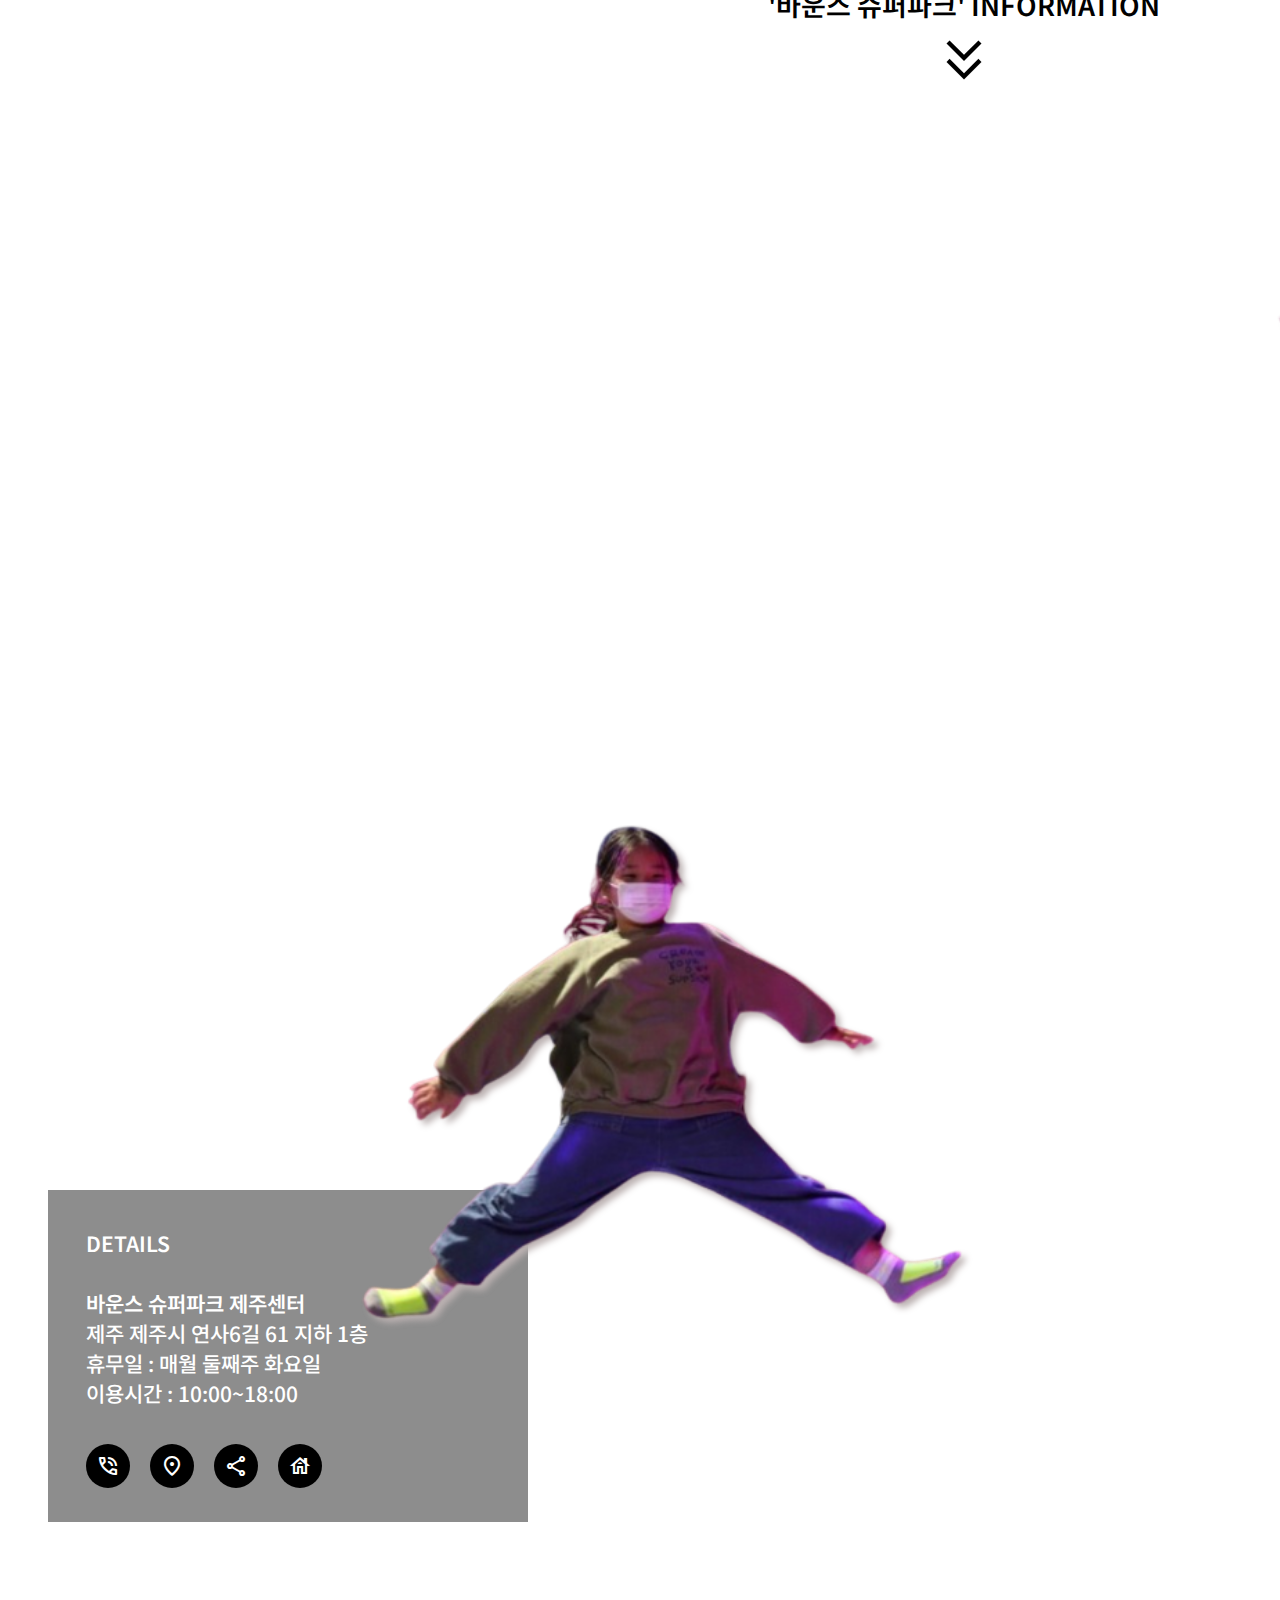
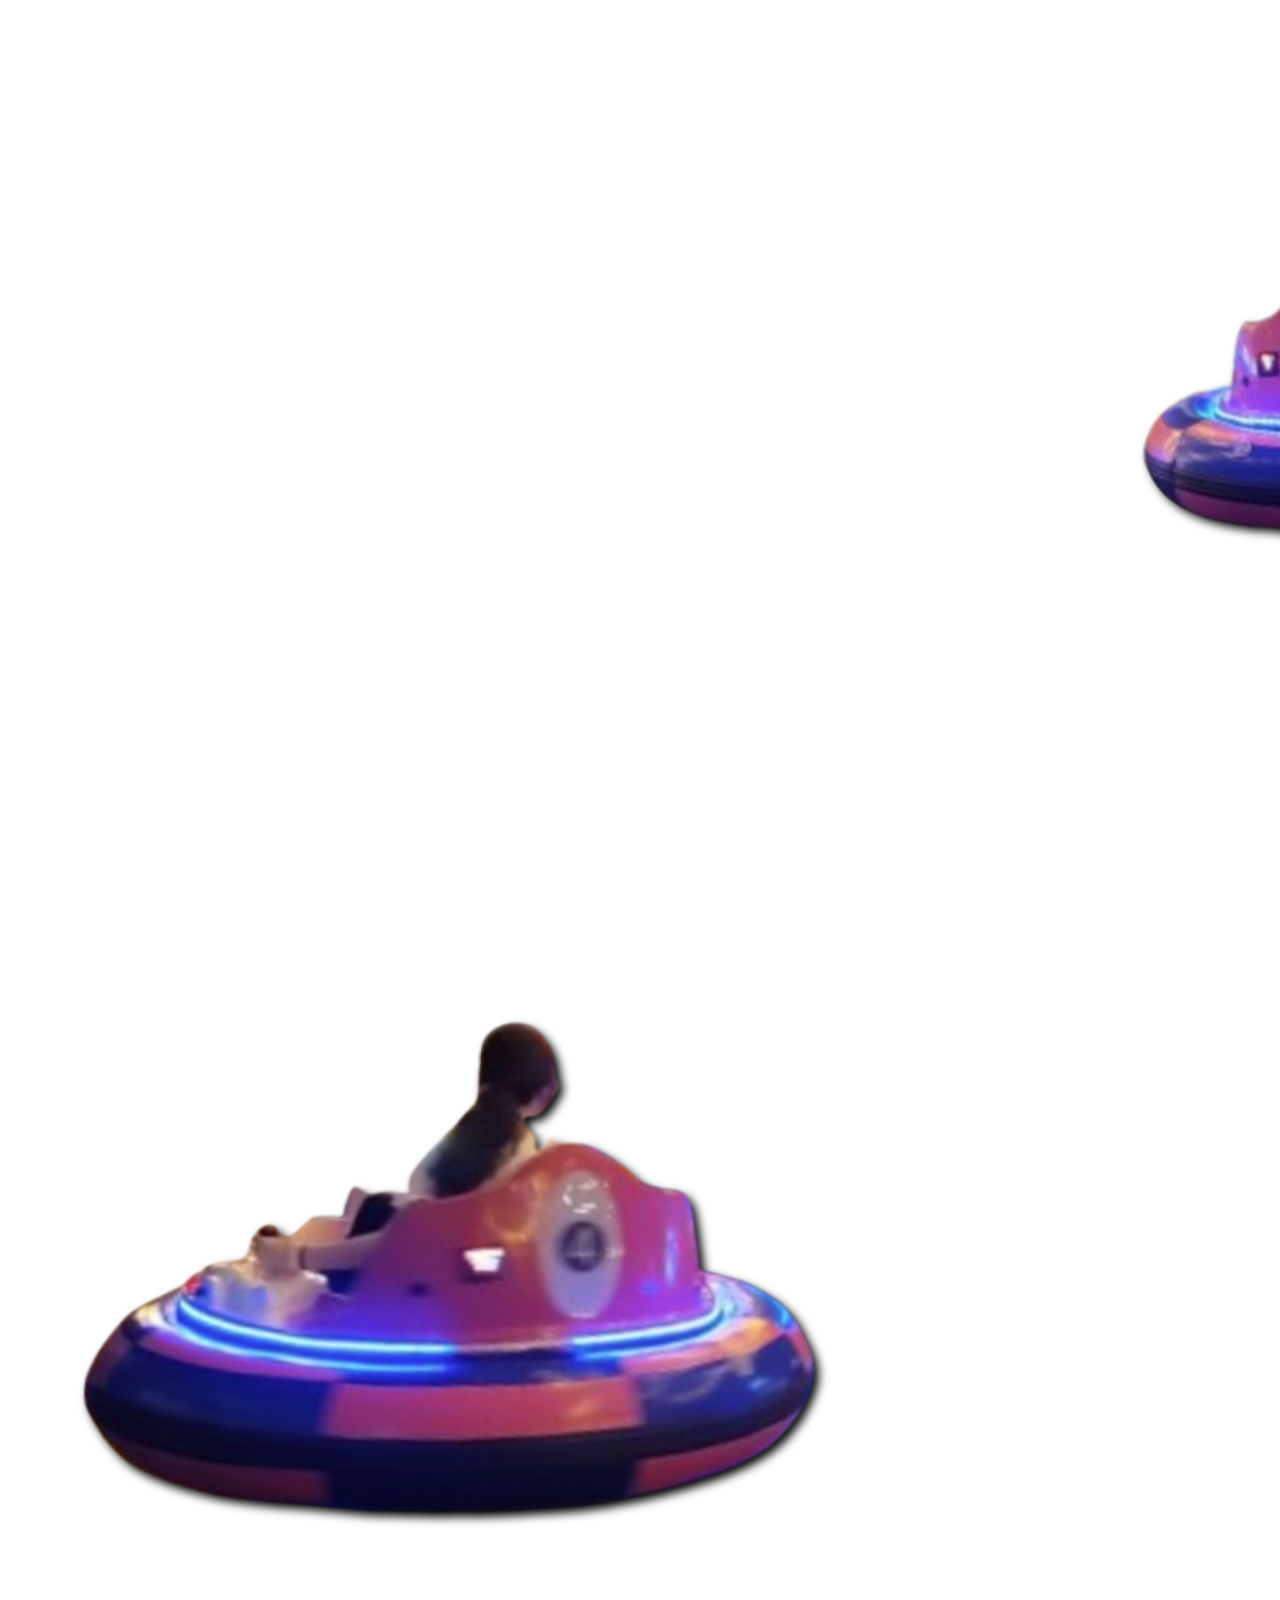
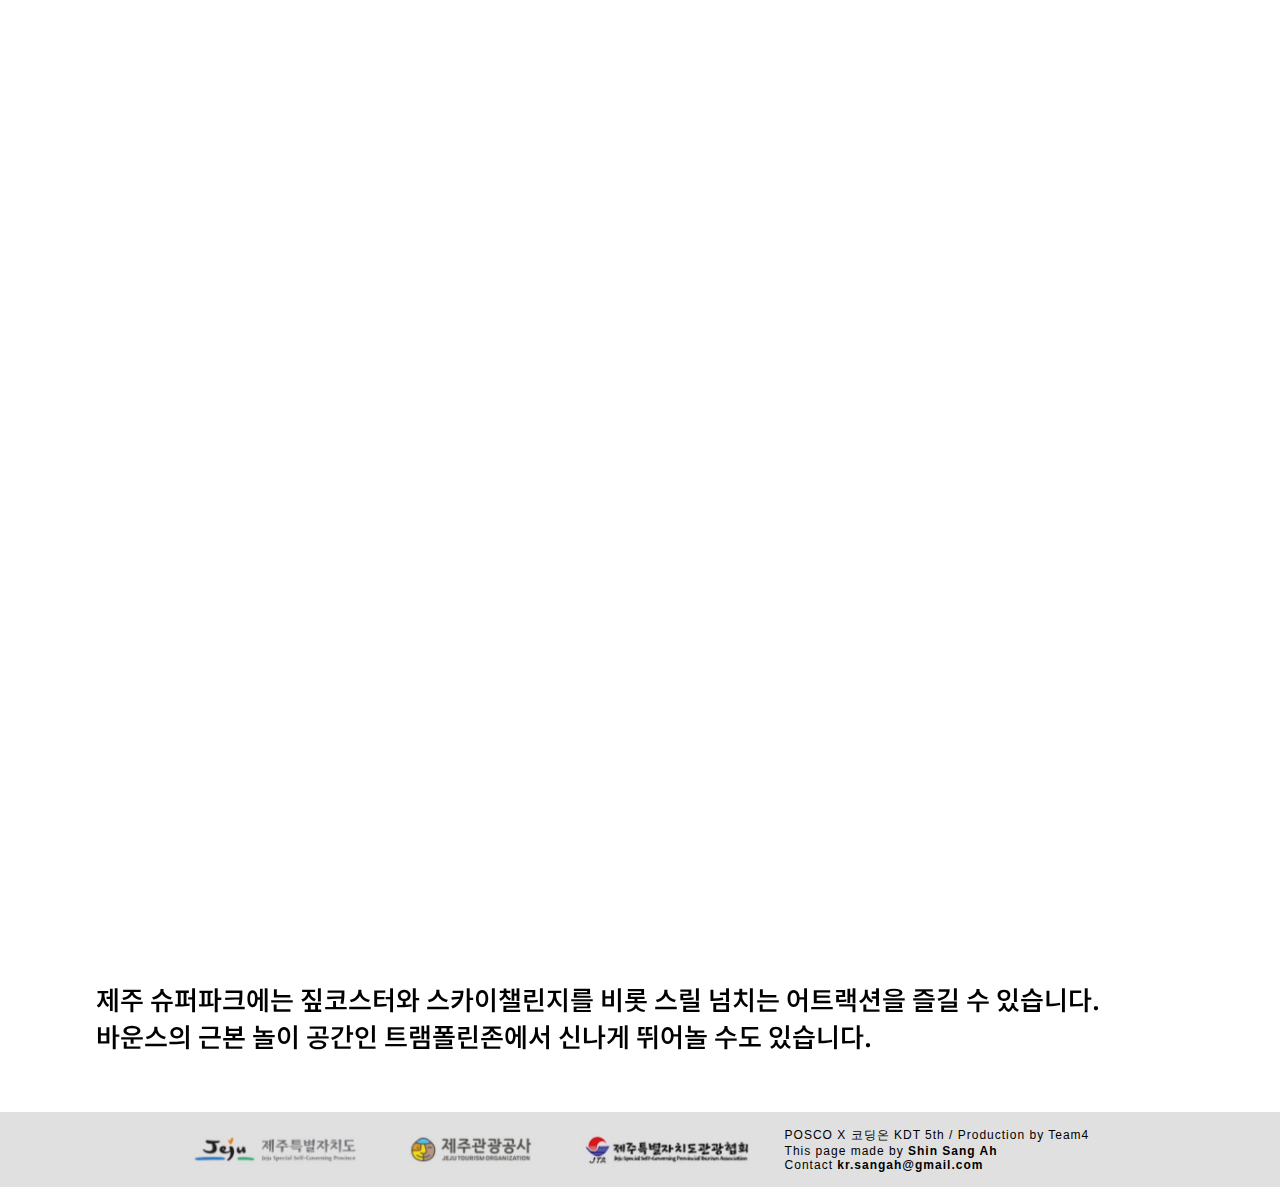
==== commit 00f8382c: "230305 액티비티 update" ====
--- a/activity/index.html
+++ b/activity/index.html
@@ -566,6 +566,16 @@
     </figure>
   </div>
 
+  <!-- FOOTER -->
+  <footer>
+    <img src="./image/footer.jpg" alt="제주도관광공사" />
+    <ul>
+      <li>POSCO X 코딩온 KDT 5th / Production by Team4</li>
+      <li>This page made by <span class="strong">Shin Sang Ah</span></li>
+      <li>Contact <span class="strong"> kr.sangah@gmail.com</span></li>
+    </ul>
+  </footer>
+
   <!-- 상단 이동하기 버튼 -->
   <a href="#" class="btn_gotop" id="click"><img src="./image/topbtn.png">
     <span class="glyphicon glyphicon-chevron-up">
--- a/activity/CSS/style.css
+++ b/activity/CSS/style.css
@@ -133,7 +133,7 @@
 .weather {
   position: fixed;
   display: flex;
-  width: 150px;
+  width: 180px;
   bottom: 10px;
   right: 10px;
   padding: 7px 10px;
@@ -144,10 +144,10 @@
 }
 
 .weather i {
-  font-size: 2rem;
+  font-size: 32px;
   text-align: center;
   line-height: 32px;
-  margin: auto 12px auto 9px;
+  margin: auto 13px auto 10px;
   color: white;
   animation: weatherAnim 10s infinite;
 }
@@ -213,6 +213,7 @@
 .inner {
   position: relative;
   width: 1920px;
+  height: auto;
   margin: auto;
 }
 
@@ -353,25 +354,6 @@
 .text-wrap span {
   opacity: 0;
 }
-
-/* .text-wrap:hover {
-  background-color: rgba(223, 173, 81, 0.537);
-  cursor: pointer;
-  border: none;
-}
-
-.text-wrap:active {
-  outline: none;
-}
-
-.swiper-slide-active .text-wrap {
-  position: fixed;
-  opacity: 1;
-  top: 36%;
-  transition: .5s;
-  width: fit-content;
-  padding: 40px 40px;
-} */
 
 .text-wrap span:not(:nth-child(6)) {
   position: absolute;
@@ -571,25 +553,10 @@
   padding: 10px;
 }
 
-/* 팝업 버튼 누르 나오는 상자 */
-
-/* 뒤에 꺼멓게 칠해지는 부분임 */
-/* 뒤에가 클릭이 되지 않게 하려고, 팝업만 클릭이 되려고 하는 것임 */
-/* .dim {
-  position: absolute;
-  left: 0;
-  top: 0;
-  width: 100%;
-  height: 100%;
-  background: rgba(0, 0, 0, 0.6);
-  opacity: 0;
-  transition: 0.5s;
-} */
-
 .popup1 {
   position: absolute;
-  left: 760px;
-  top: -800px;
+  left: 550px;
+  top: -740px;
   z-index: 5;
   transform: translate(-50%, 50%);
   width: 900px;
@@ -827,8 +794,8 @@
 
 .popup2 {
   position: absolute;
-  left: 780px;
-  top: -800px;
+  left: 550px;
+  top: -740px;
   z-index: 5;
   transform: translate(-50%, 50%);
   width: 900px;
@@ -1065,8 +1032,8 @@
 
 .popup3 {
   position: absolute;
-  left: 740px;
-  top: -800px;
+  left: 550px;
+  top: -740px;
   z-index: 5;
   transform: translate(-50%, 50%);
   width: 900px;
@@ -1250,8 +1217,8 @@
 
 .popup4 {
   position: absolute;
-  left: 740px;
-  top: -380px;
+  left: 555px;
+  top: -740px;
   z-index: 10;
   transform: translate(-50%, 50%);
   width: 900px;
@@ -1281,6 +1248,7 @@
   font-size: 15px;
   text-decoration: none;
   cursor: pointer;
+  z-index: 5;
 }
 
 .popup4:target {
@@ -1662,8 +1630,8 @@
 
 .popup5 {
   position: absolute;
-  left: 760px;
-  top: -770px;
+  left: 553px;
+  top: -745px;
   z-index: 10;
   transform: translate(-50%, 50%);
   width: 900px;
@@ -1703,8 +1671,8 @@
 .btn_gotop {
   display: block;
   position: fixed;
-  bottom: 35px;
-  left: 30px;
+  bottom: 90px;
+  left: 18px;
   z-index: 999;
   cursor: pointer;
   border-radius: 50%;
@@ -1713,4 +1681,33 @@
 .btn_gotop img {
   width: 20%;
   opacity: 40%;
+}
+
+/* FOOTER */
+
+footer {
+  width: 100%;
+  height: auto;
+  background-color: #E0E0E0;
+  margin-top: 11500px;
+  padding: 15px 0;
+  display: flex;
+  justify-content: center;
+  align-items: center;
+}
+
+footer img {
+  height: 40px;
+  background-size: cover;
+  background-color: white;
+  margin-right: 30px;
+}
+
+footer ul li {
+  color: black;
+  font-weight: 100;
+  font-size: 12px;
+  /* font-style: italic; */
+  font-family: "Noto Sans", sans-serif;
+  letter-spacing: 1px;
 }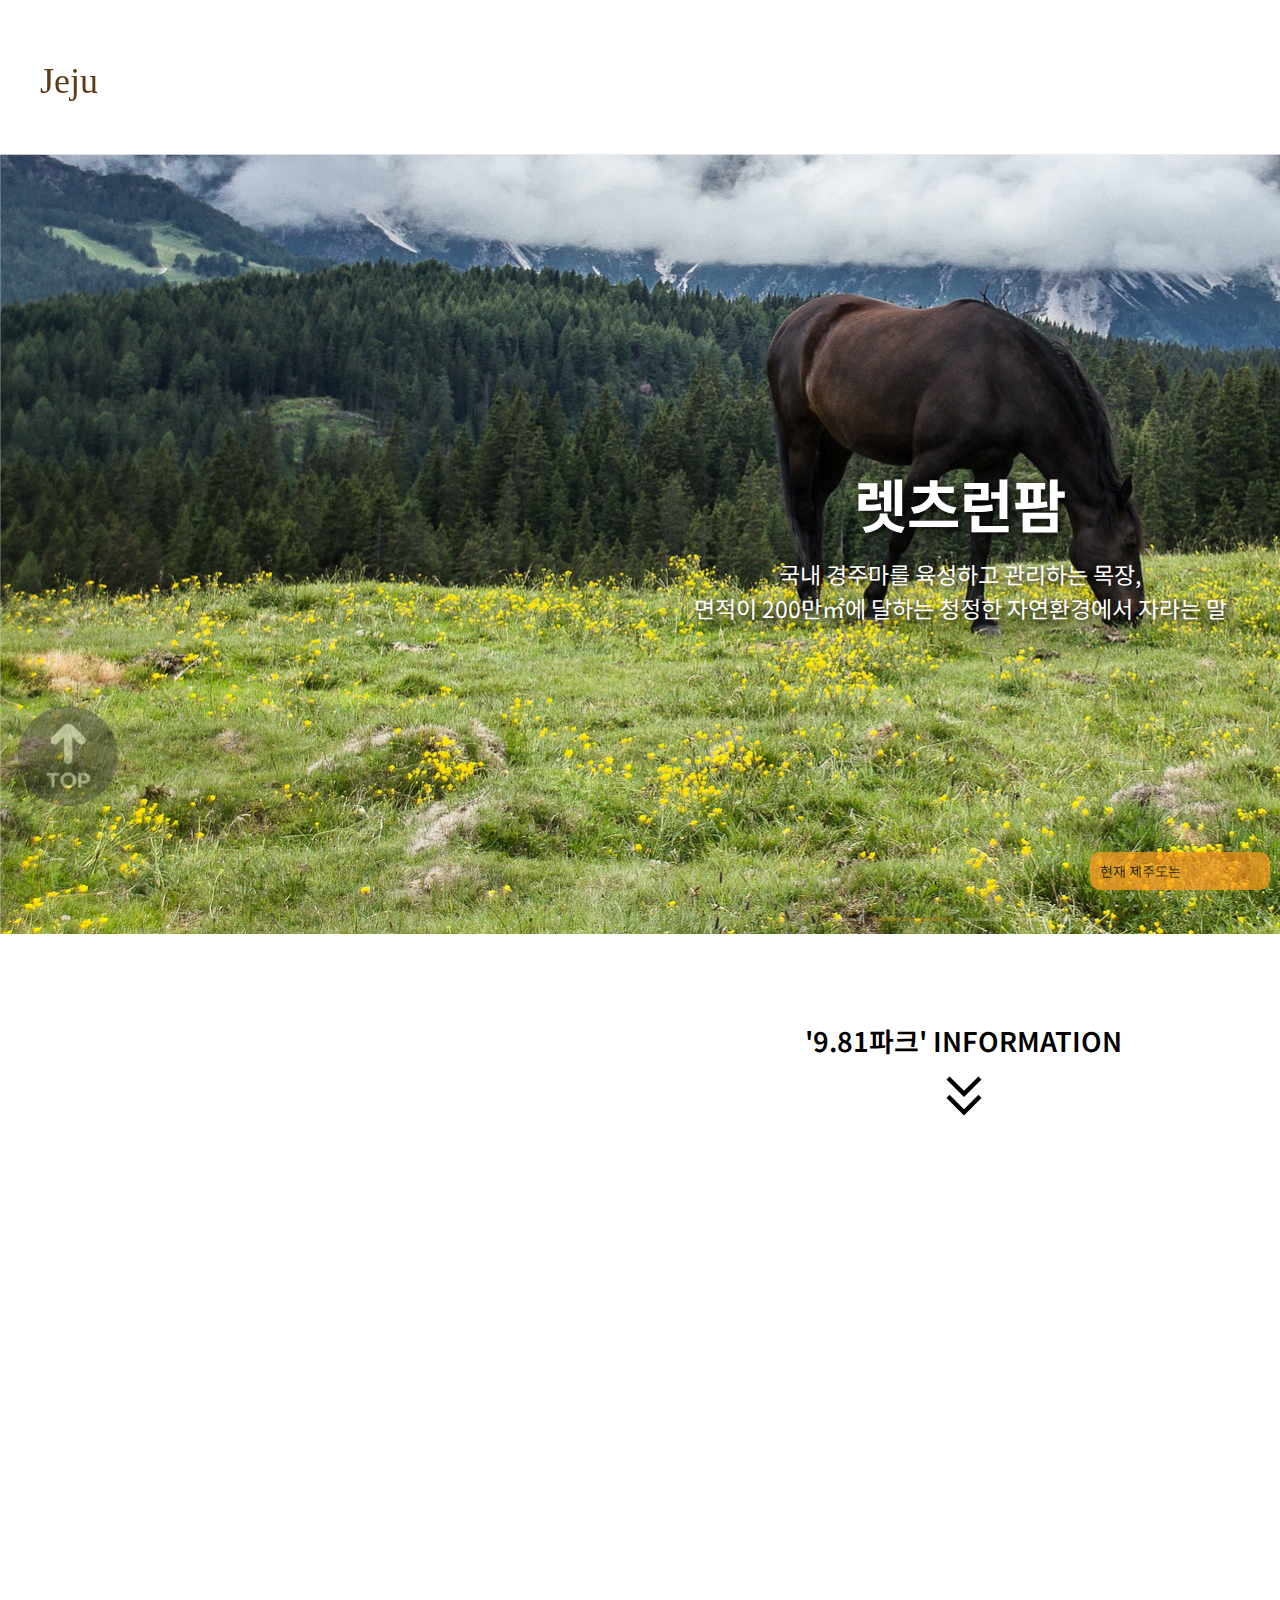
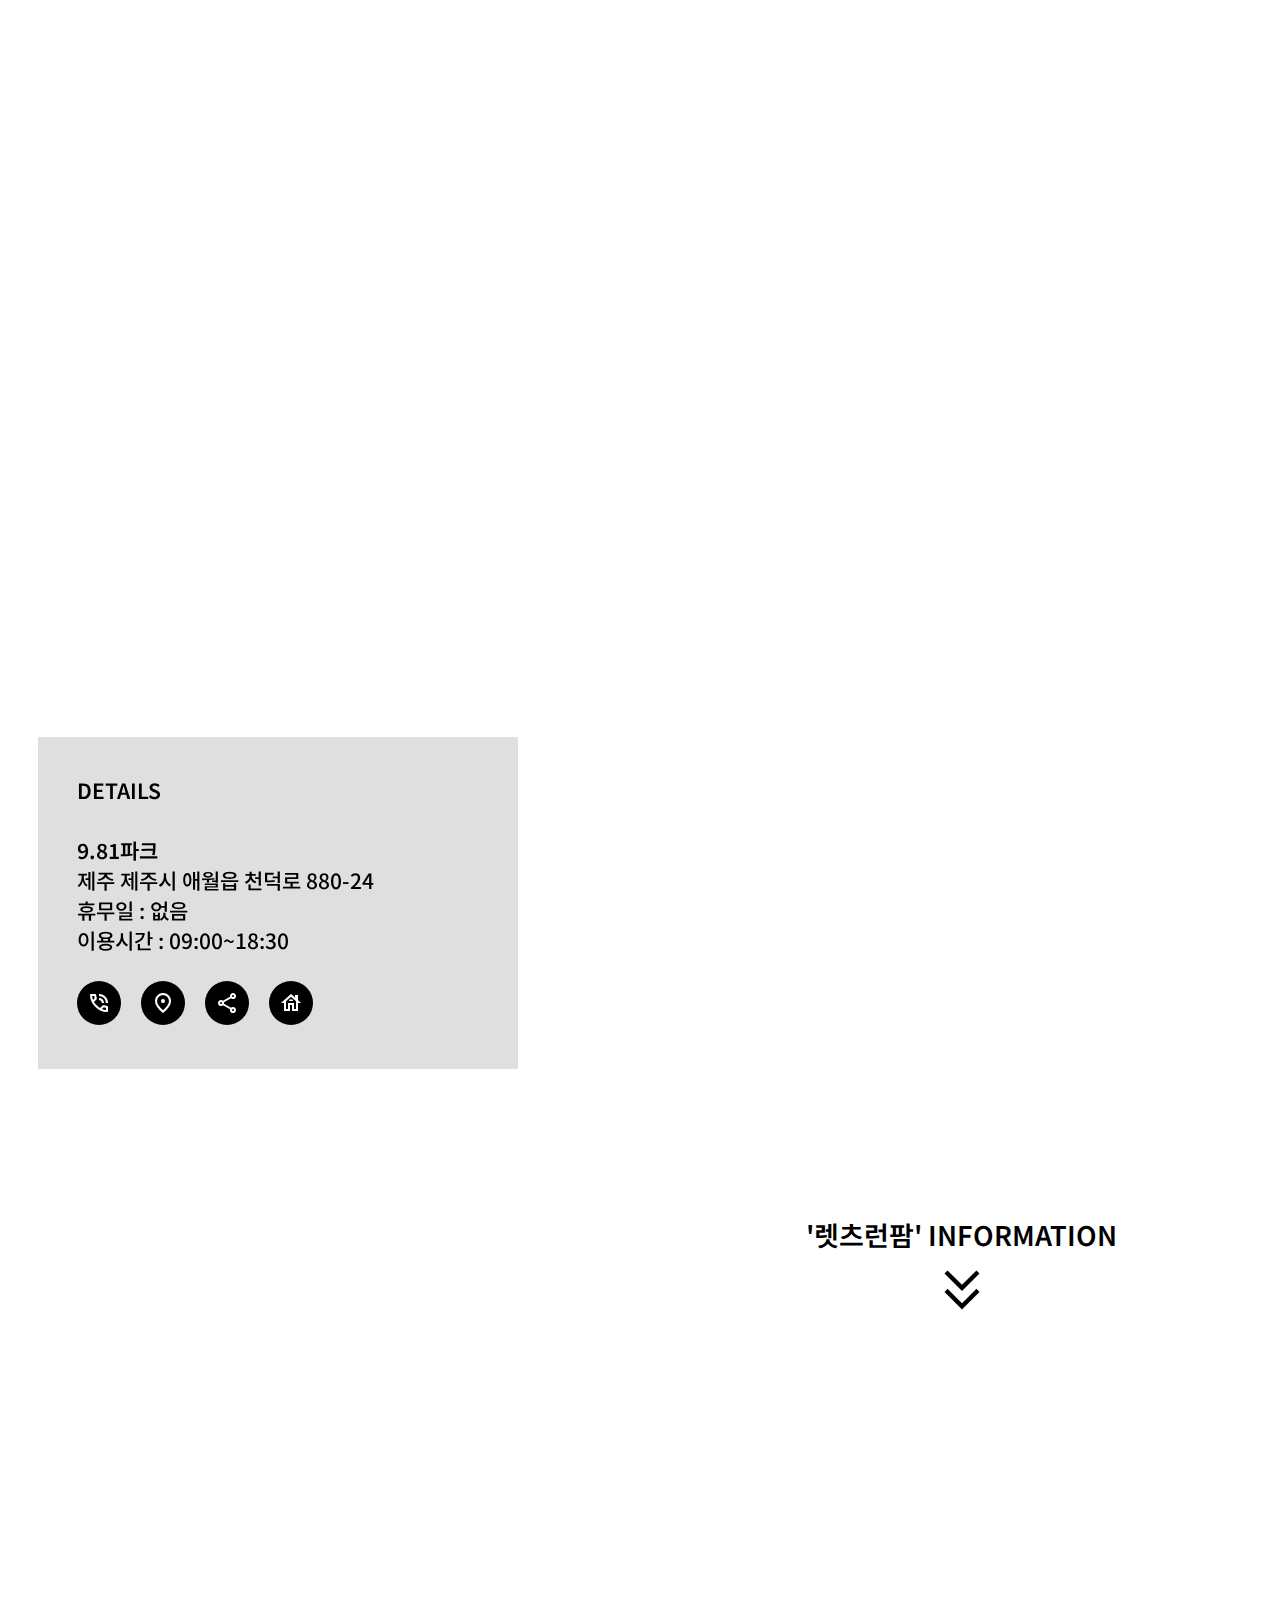
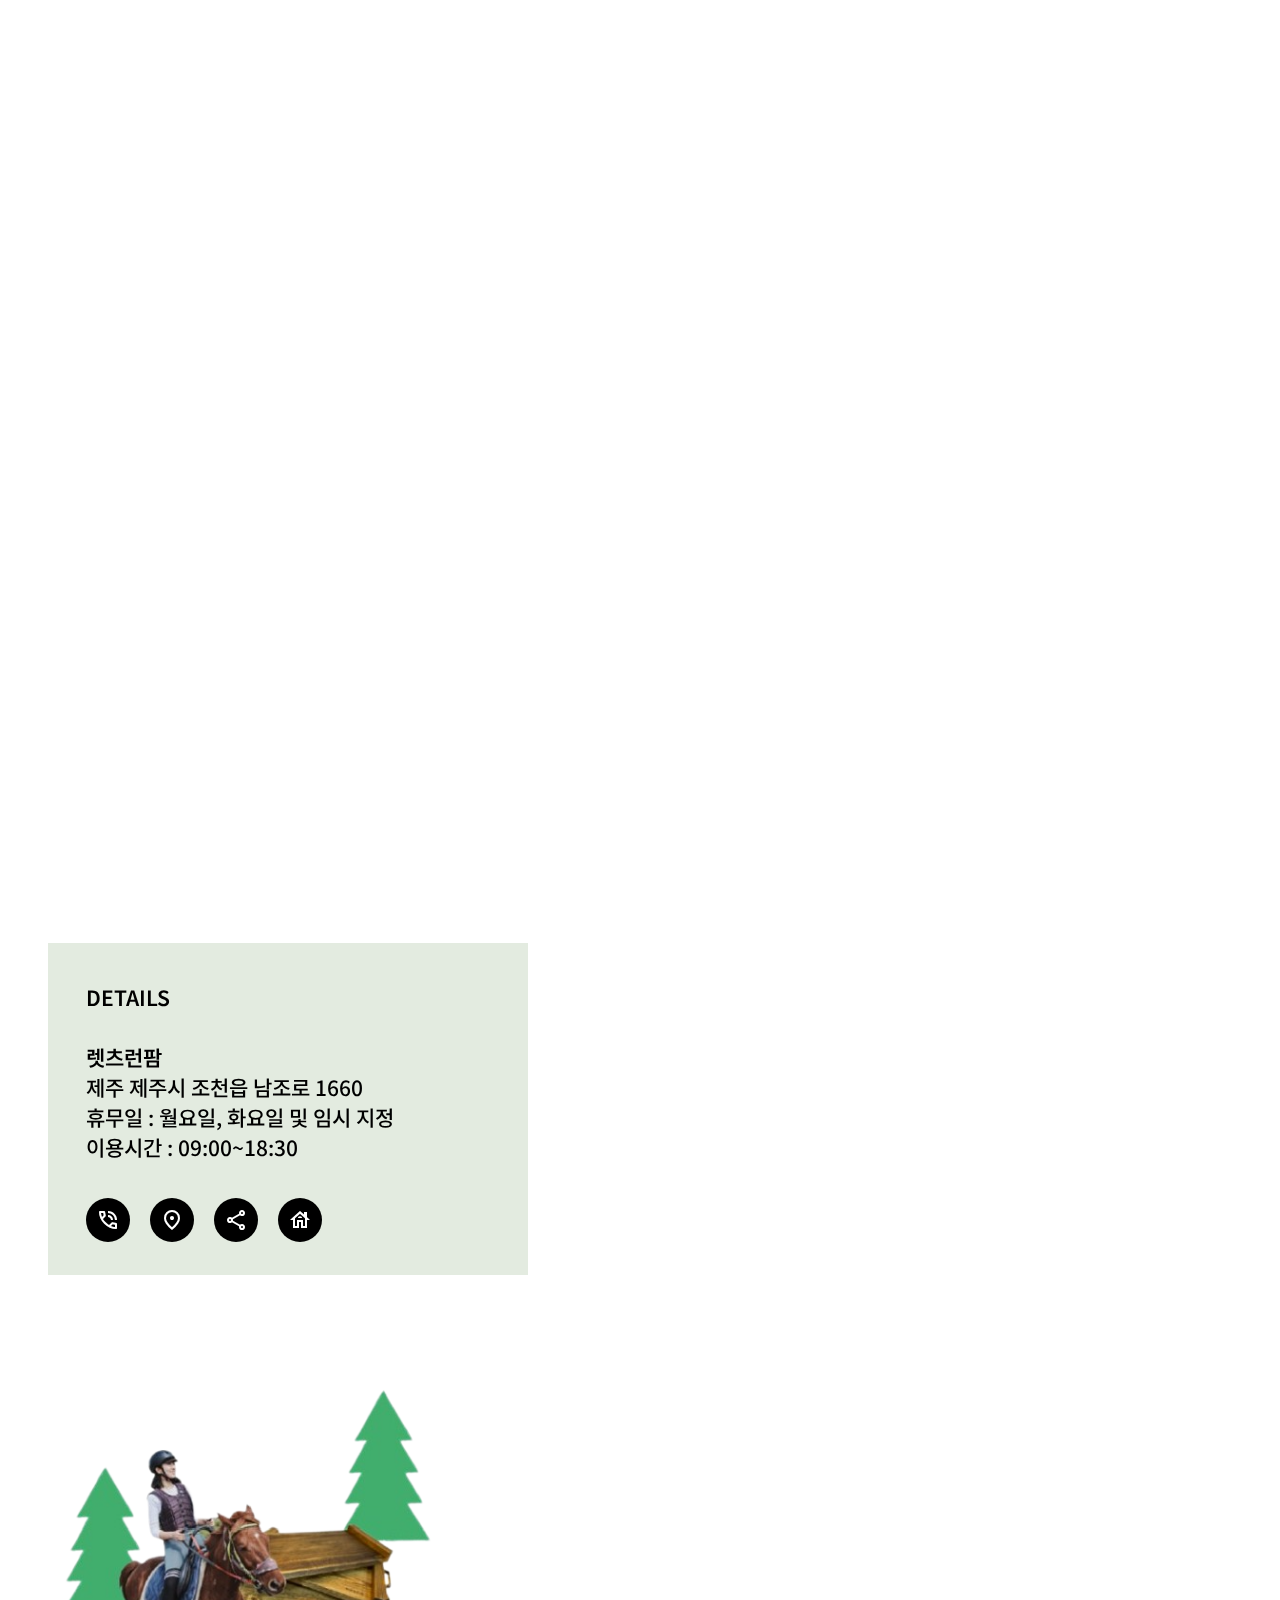
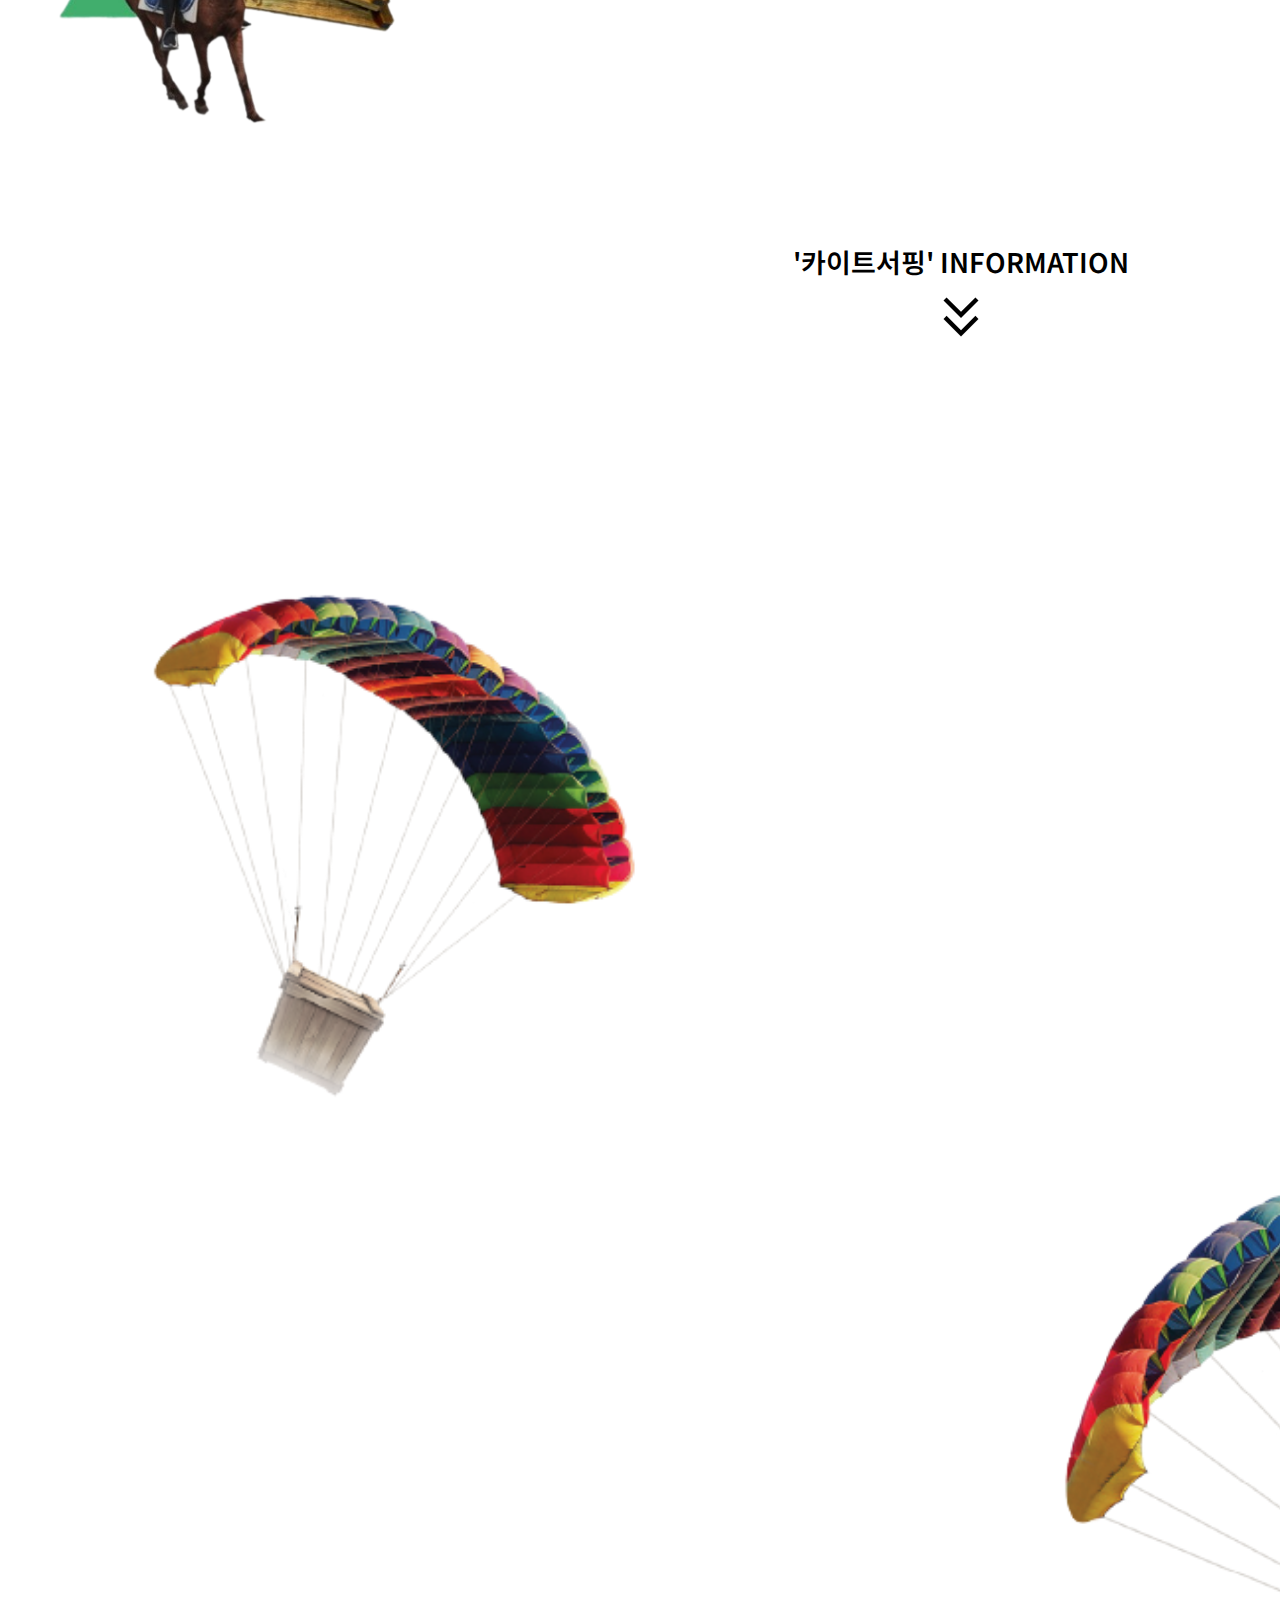
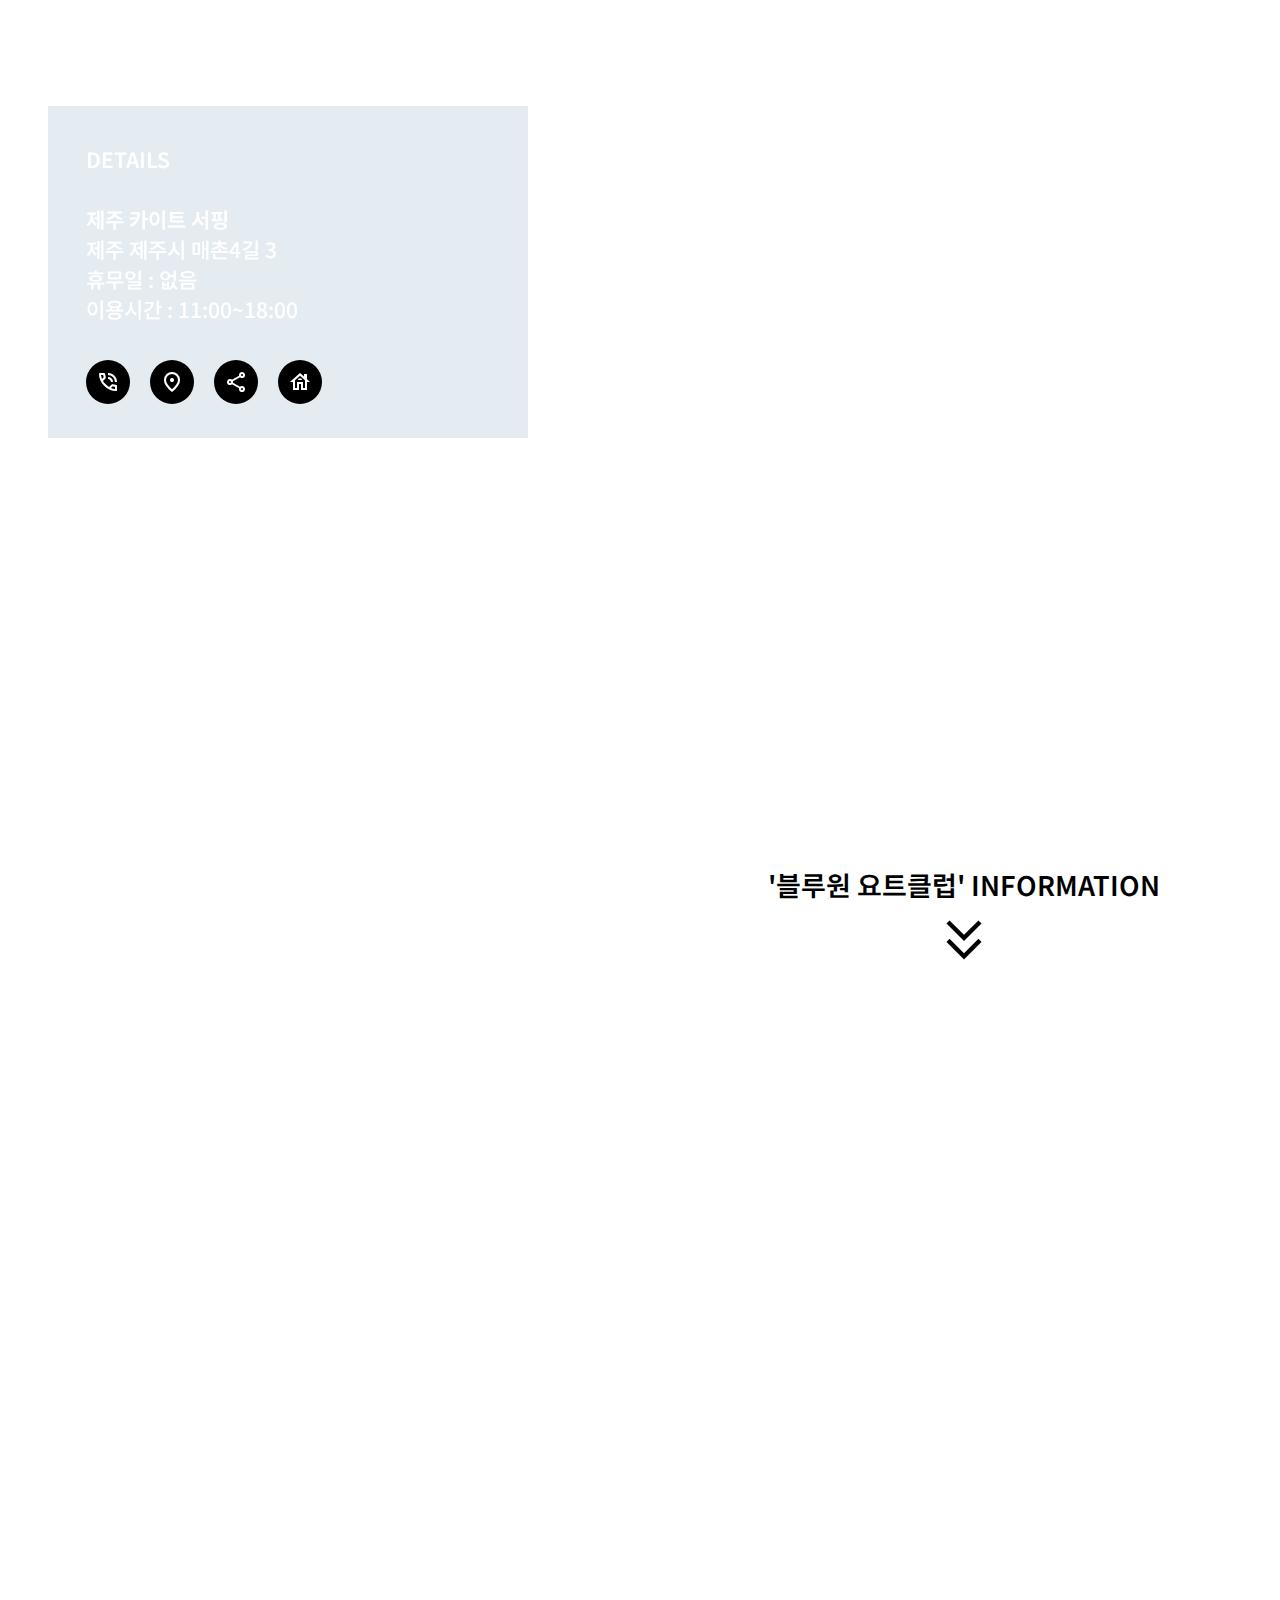
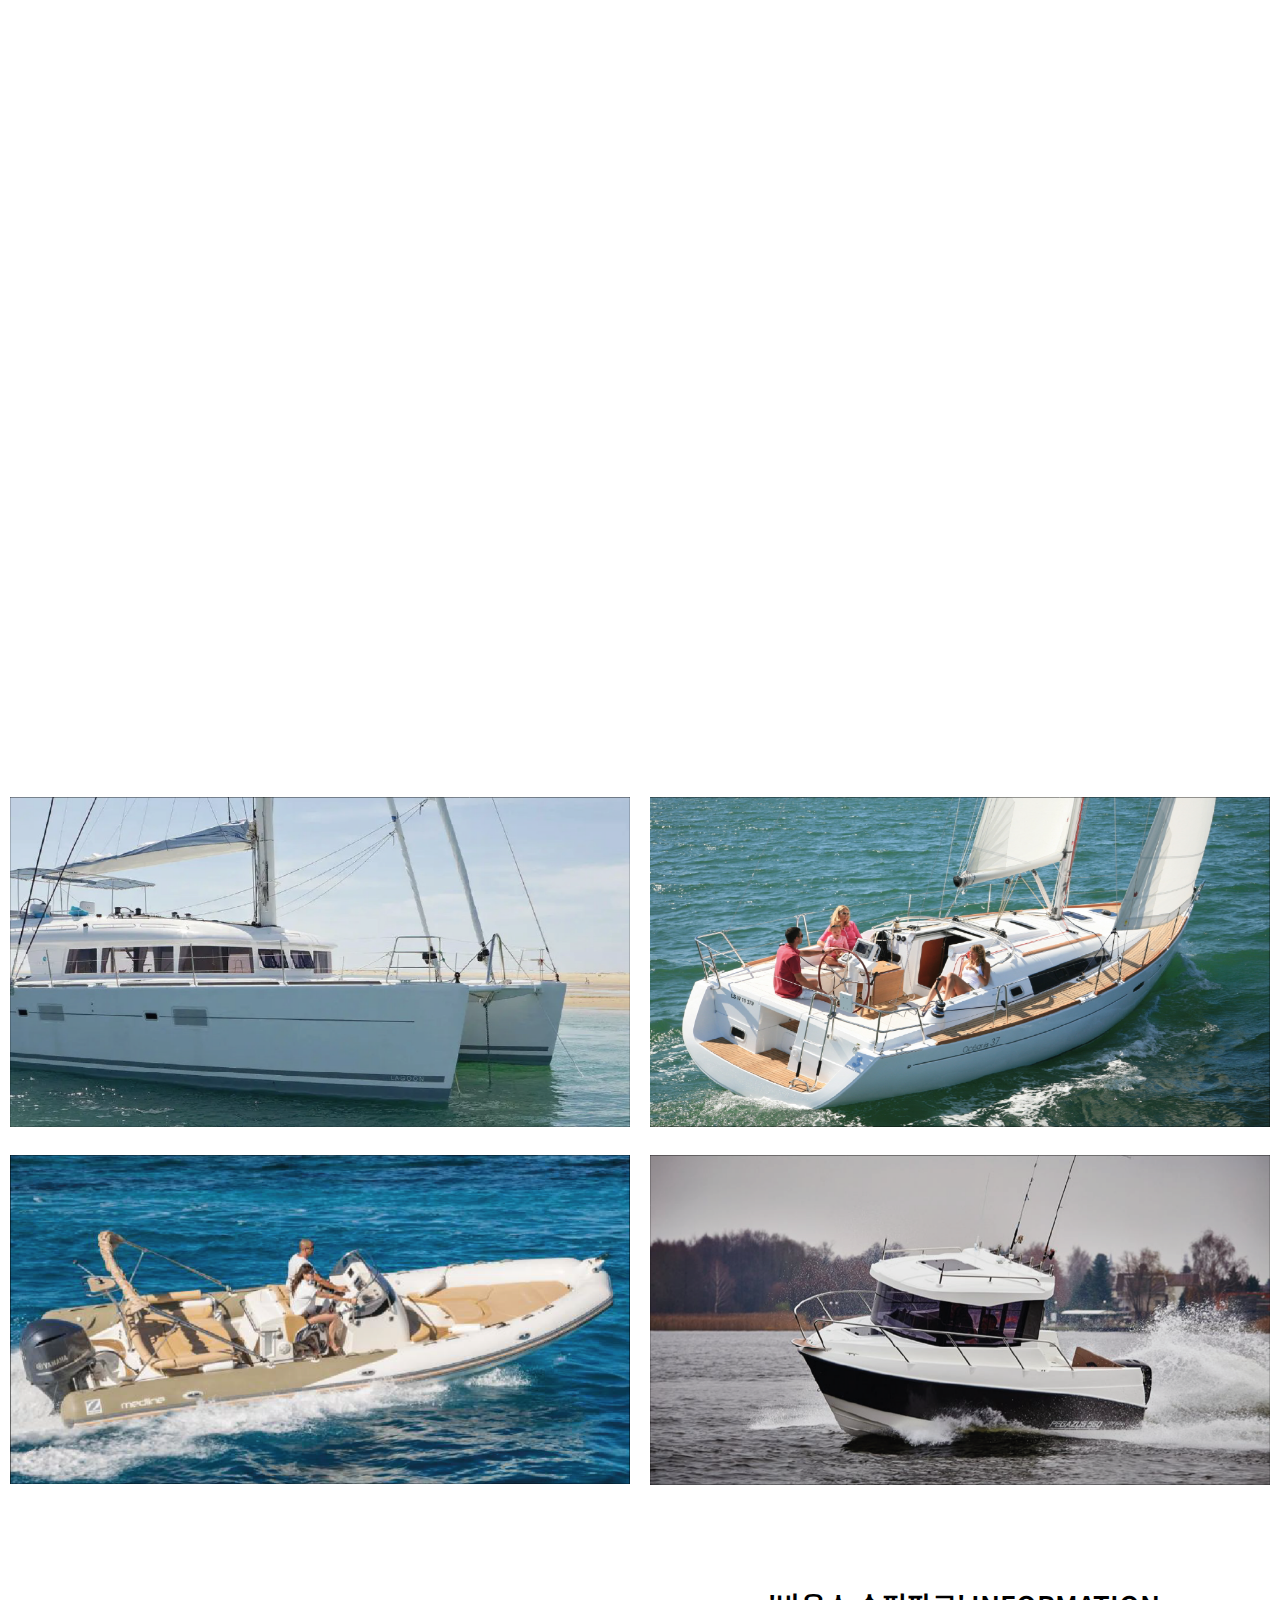
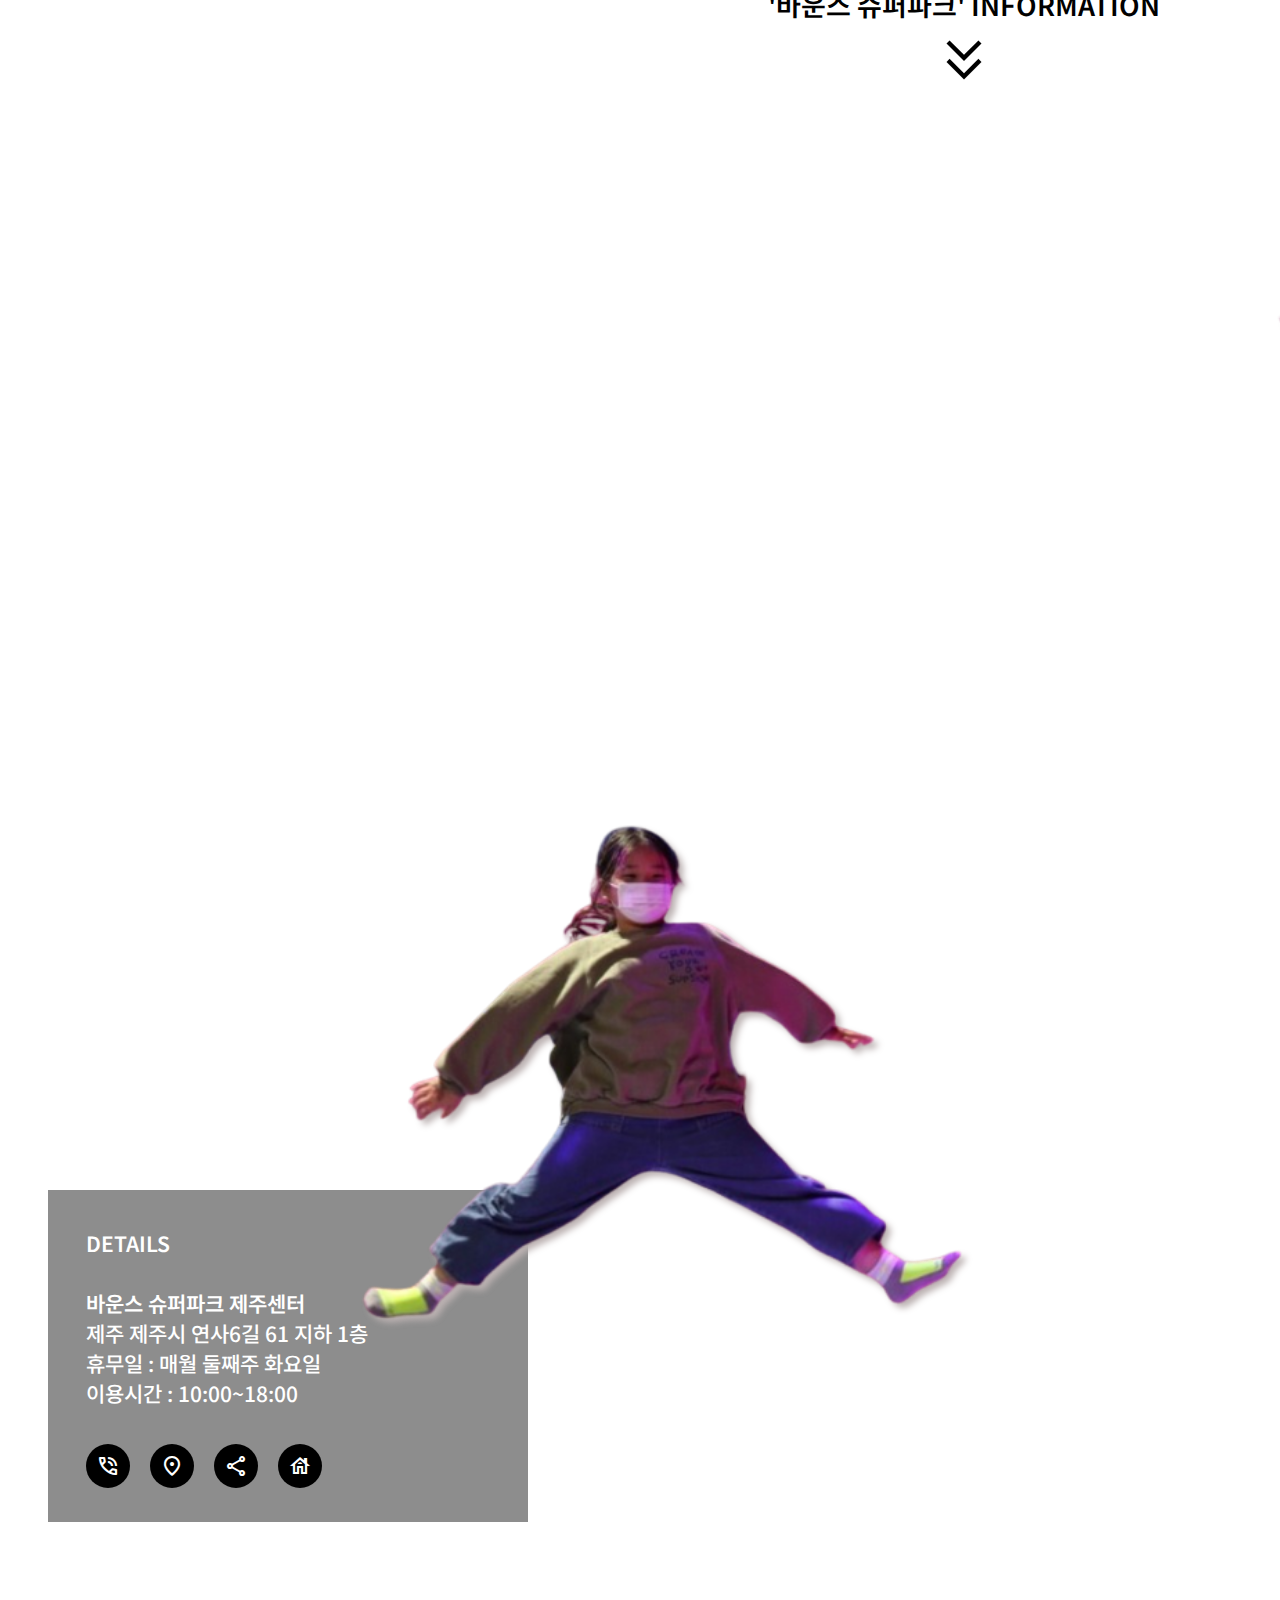
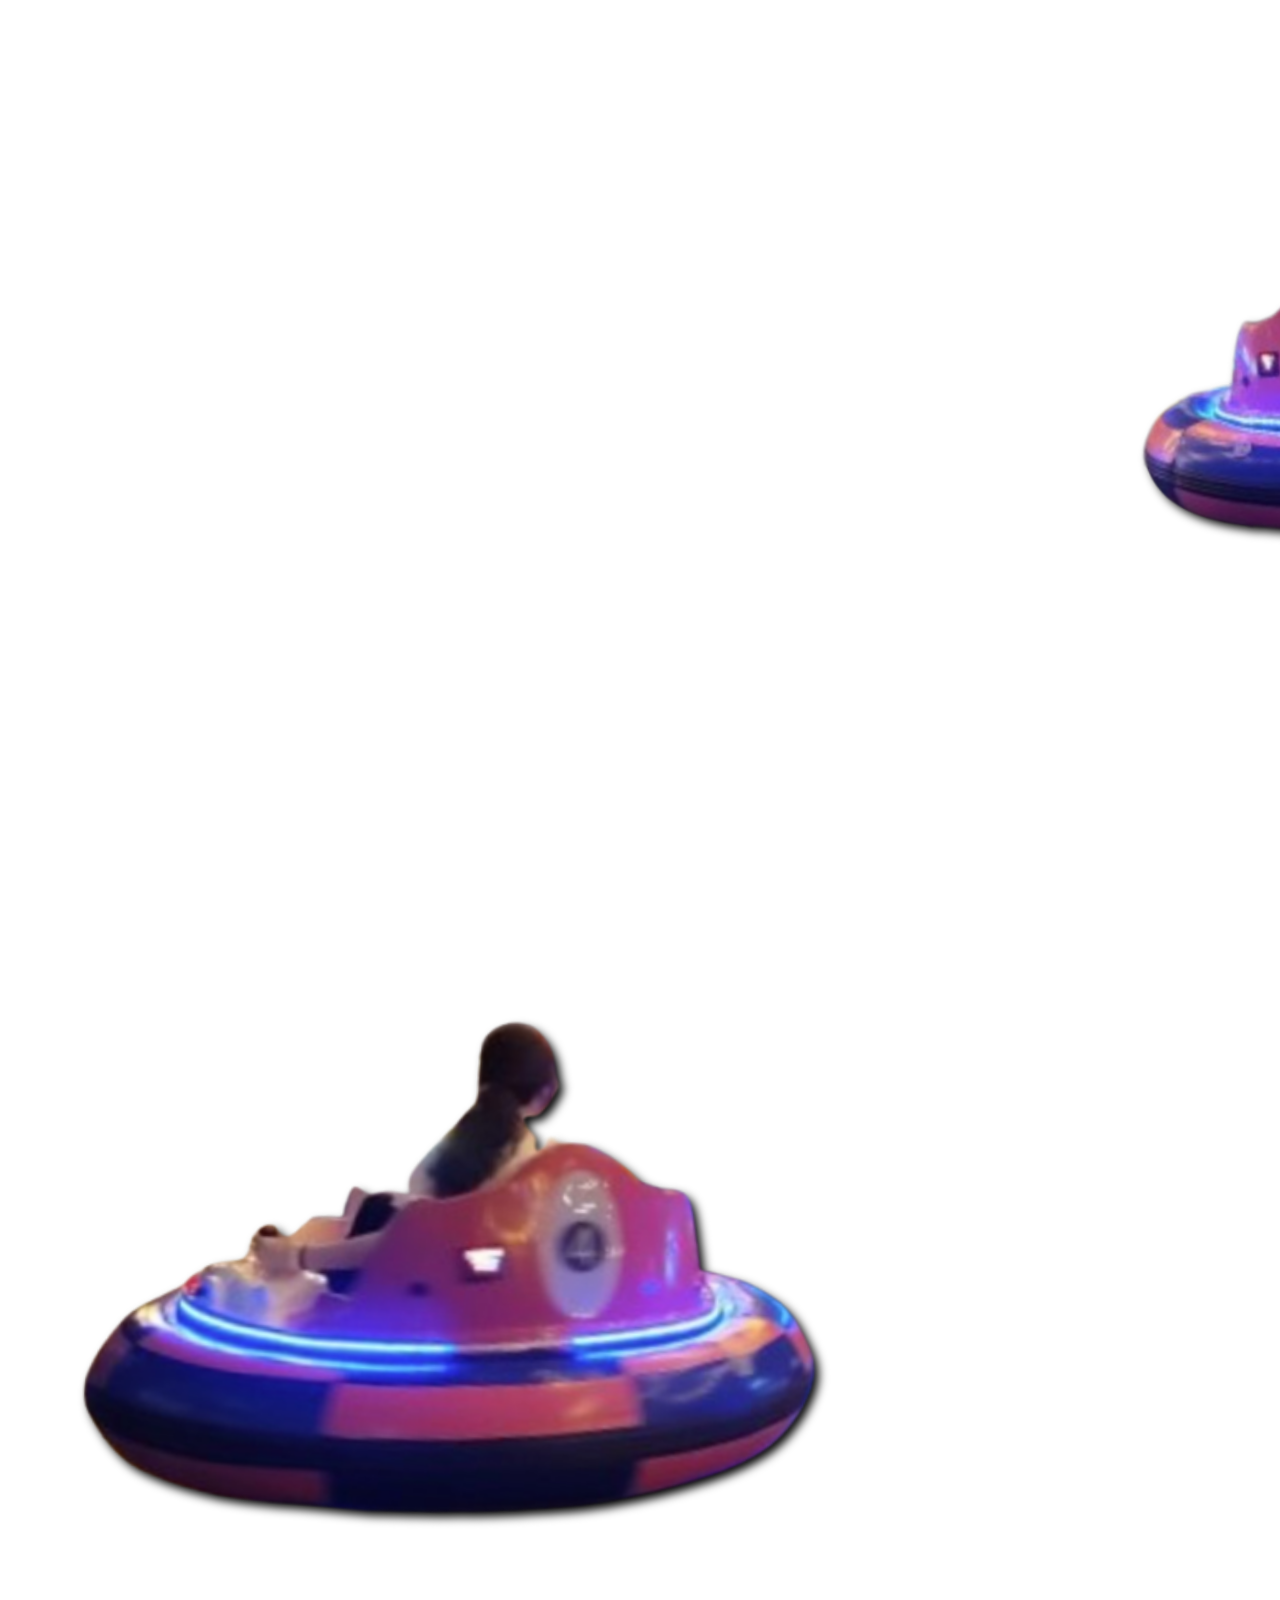
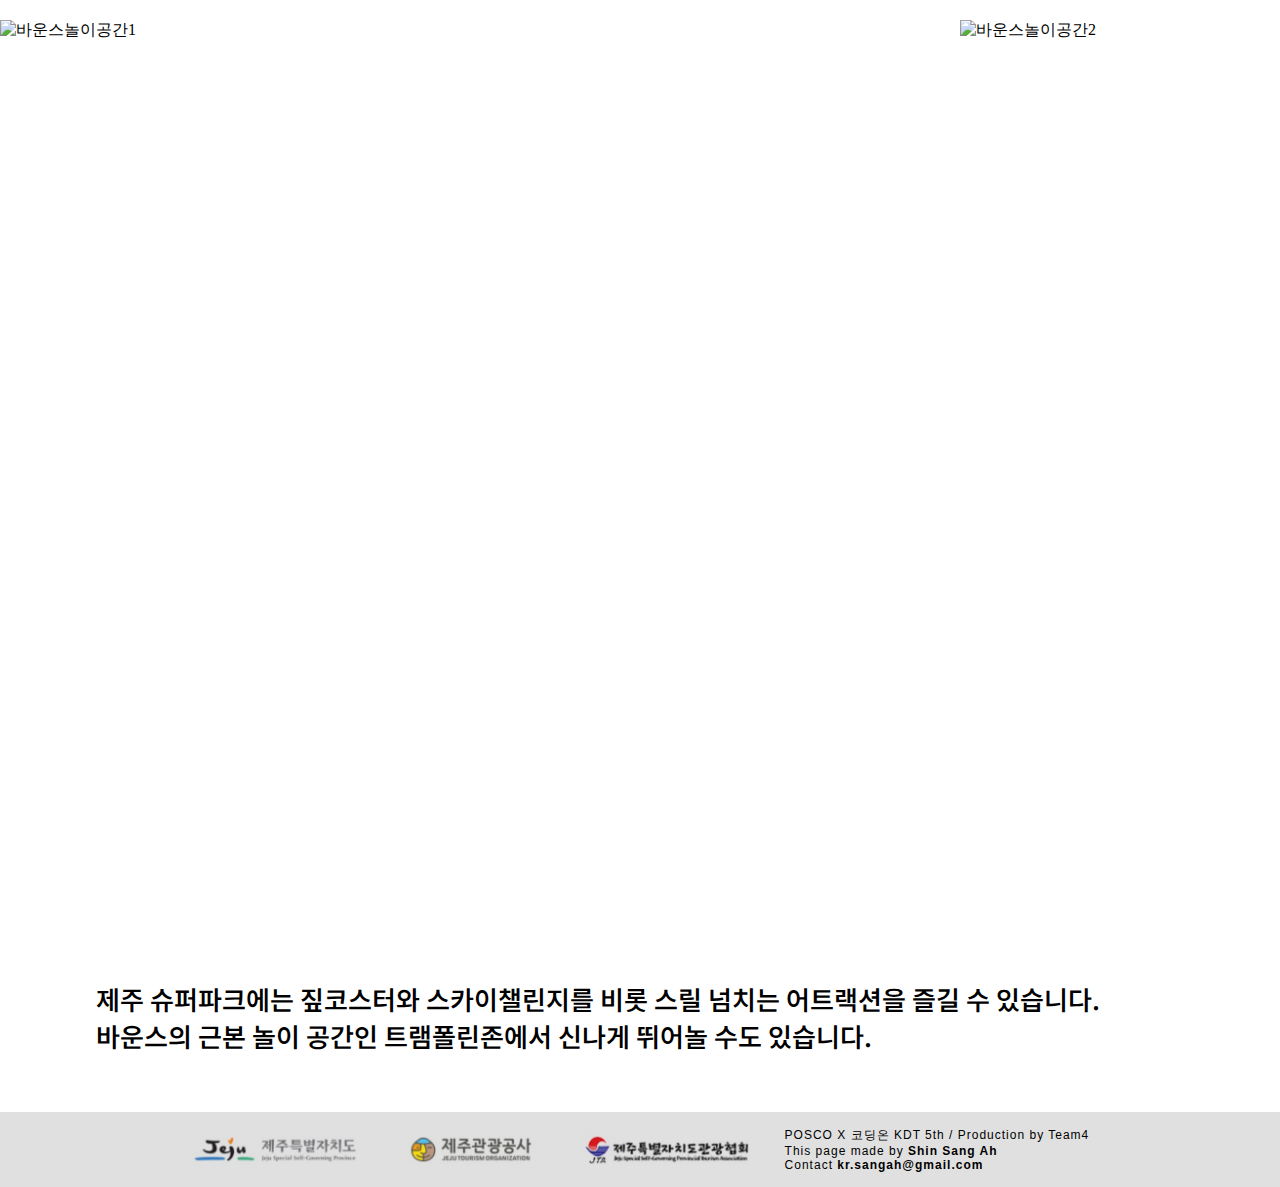
==== commit d65d1875: "230305" ====
--- a/activity/index.html
+++ b/activity/index.html
@@ -521,12 +521,11 @@
           </div>
           <img class="bumpercar1" src="./image/bounce5.png" alt="범퍼카1"></img>
           <img class="bumpercar2" src="./image/bounce6.png" alt="범퍼카2"></img>
-          <div data-aos="fade-up" data-aos-duration="1000">
-            <div class="playground">
-              <img class="playground1" src="./image/bounce7.jpg" alt="바운스놀이공간1"></img>
-              <img class="playground2" src="./image/bounce8.jpg" alt="바운스놀이공간2"></img>
-            </div>
-          </div>
+          <div class="playground">
+            <img class="playground1" src="./image/bounce7.jpg" alt="바운스놀이공간1"></img>
+            <img class="playground2" src="./image/bounce8.jpg" alt="바운스놀이공간2"></img>
+          </div>
+
 
           <p class="bouncetext2">제주 슈퍼파크에는 짚코스터와 스카이챌린지를 비롯 스릴 넘치는 어트랙션을 즐길 수 있습니다.<br />
             바운스의 근본 놀이 공간인 트램폴린존에서 신나게 뛰어놀 수도 있습니다.
--- a/activity/CSS/style.css
+++ b/activity/CSS/style.css
@@ -1578,7 +1578,6 @@
   height: 900px;
   flex-grow: 1;
   right: 0;
-
 }
 
 /* 바운스슈퍼파크 CONTACT*/
